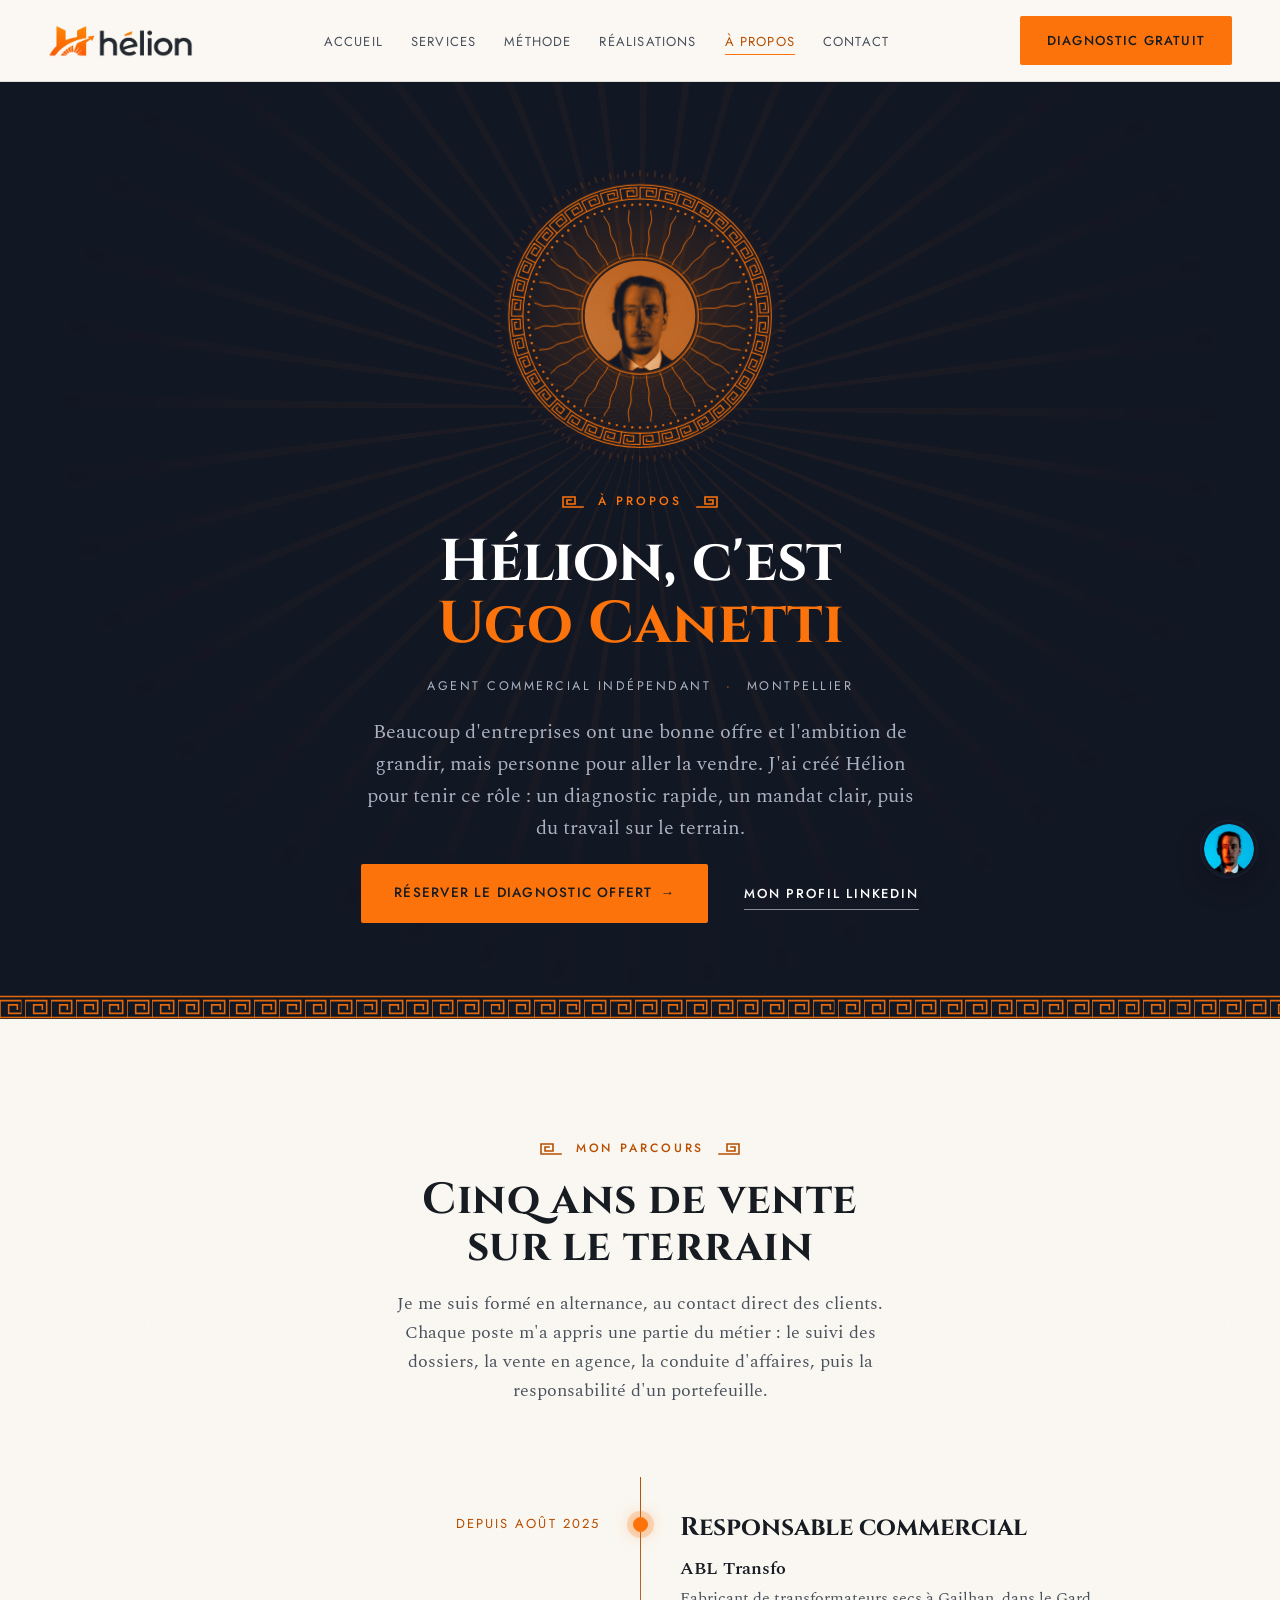
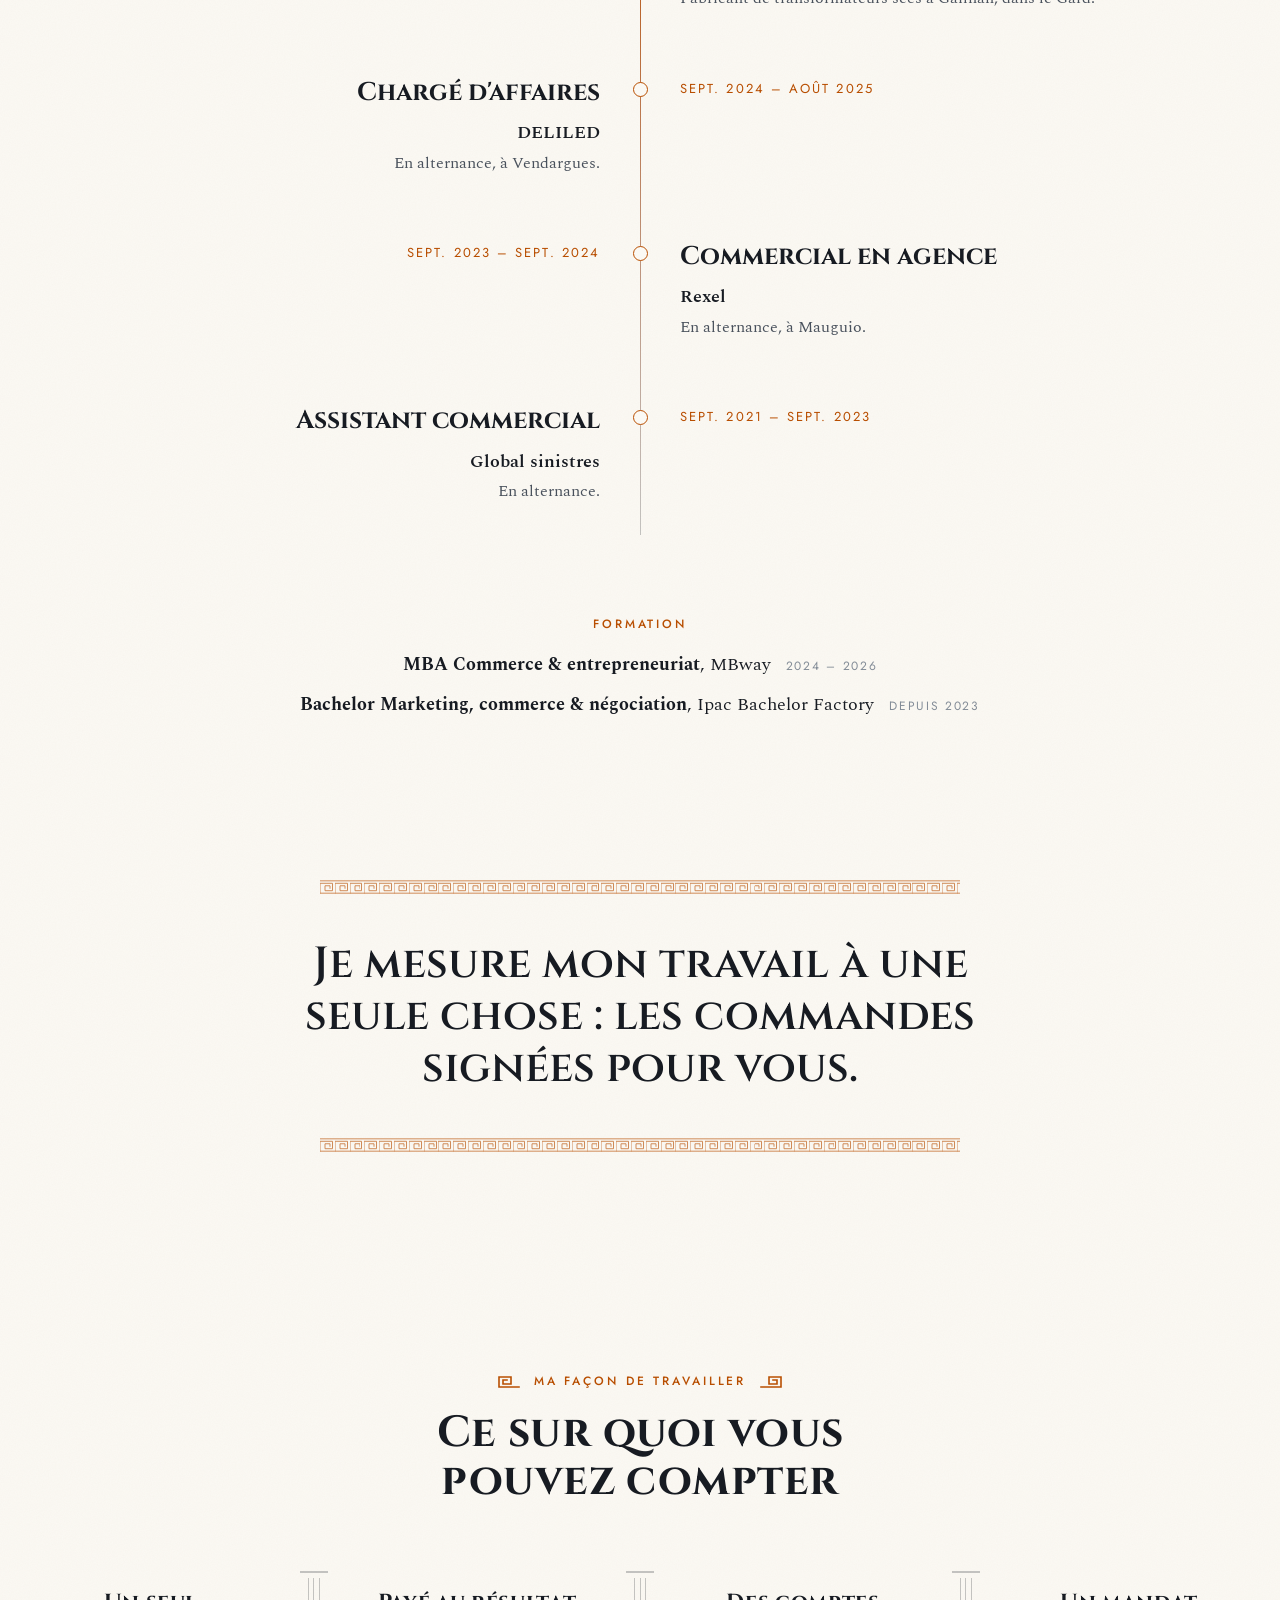
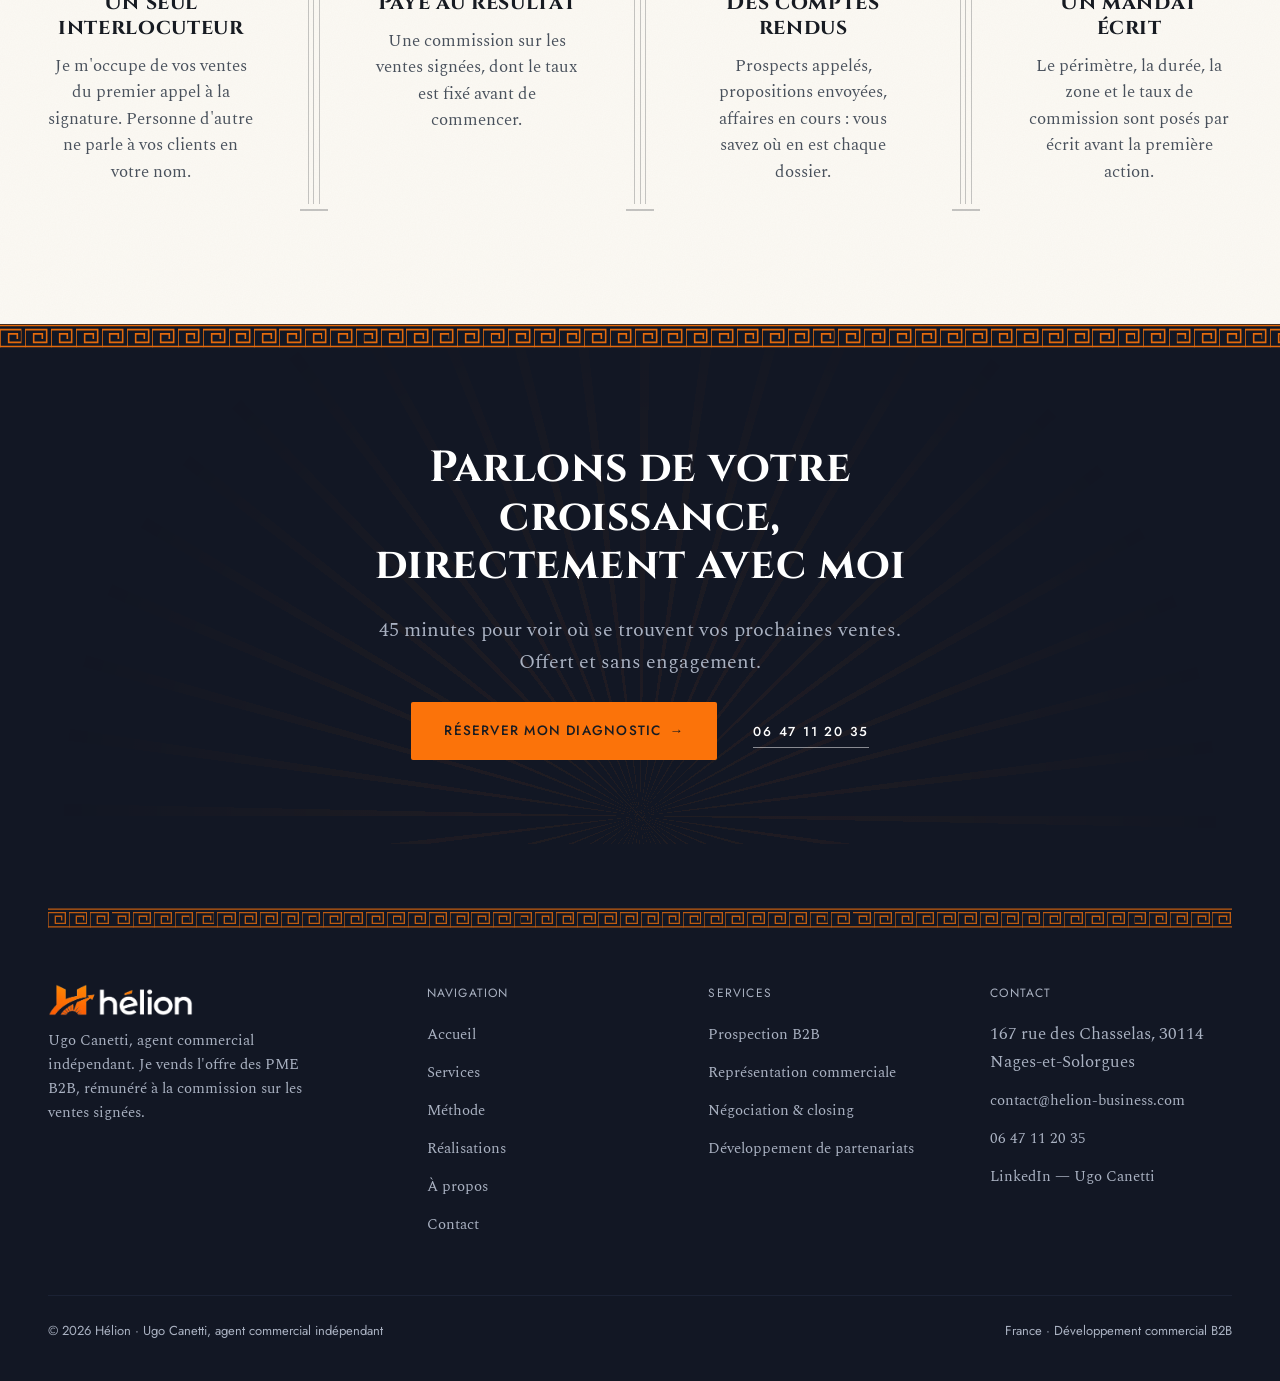
==== a-propos.html @ 76d1ff65 "Balise de validation Google Search Console Co-Authored-By: Claude Opus 5.5 <noreply@anthropic.com> C" ====
<!doctype html>
<html lang="fr">
<head>
<meta charset="utf-8">
<meta name="viewport" content="width=device-width, initial-scale=1">
<title>À propos — Hélion</title>
<meta name="description" content="Ugo Canetti, agent commercial indépendant : prospection, représentation commerciale, négociation et développement de partenariats, rémunéré à la commission.">
<meta name="google-site-verification" content="7KWQ2Re-dw9lfB7O_xEin4o6RTpNWpI_SjtbQ-Vc73w">
<link rel="canonical" href="https://helion-business.com/a-propos">
<meta property="og:title" content="À propos — Hélion">
<meta property="og:description" content="Ugo Canetti, agent commercial indépendant : prospection, représentation commerciale, négociation et développement de partenariats, rémunéré à la commission.">
<meta property="og:url" content="https://helion-business.com/a-propos">
<meta property="og:type" content="website">
<meta property="og:locale" content="fr_FR">
<meta property="og:image" content="https://helion-business.com/assets/favicon-512.png">
<link rel="icon" href="favicon.ico" sizes="48x48">
<link rel="icon" type="image/png" sizes="32x32" href="assets/favicon-32.png">
<link rel="icon" type="image/png" sizes="512x512" href="assets/favicon-512.png">
<link rel="apple-touch-icon" href="assets/apple-touch-icon.png">
<style>
  @import url("https://fonts.googleapis.com/css2?family=Cinzel:wght@400;600;700;900&family=Spectral:ital,wght@0,400;0,500;0,600;1,400&family=Jost:wght@400;500;600&display=swap");

    :root{
    --paper:#FBF9F4;
    --white:#FFFFFF;
    --stone-2:#F4F4F2;
    --stone-3:#E8E7E2;
    --ink:#171B22;
    --ink-soft:#49515C;
    --ink-faint:#838C97;
    --accent-deep:#B84E00;
    --accent-vivid:#FB730A;
    --gold-pale:#FFD9B0;
    --terracotta:#8A3D00;
    --on-accent:#171B22;
    --line: rgba(23,27,34,0.12);
    --shadow: rgba(10,12,16,0.18);

    --navy:#121724;
    --navy-2:#1B2234;
    --on-navy:#EDEFF3;
    --on-navy-soft:#AAB2C2;

    --bg: var(--paper);
    --surface: var(--white);
    --surface-2: var(--stone-2);
    --surface-3: var(--stone-3);
    --text: var(--ink);
    --text-soft: var(--ink-soft);
    --text-faint: var(--ink-faint);
    --accent: var(--accent-deep);
    --accent-bright: var(--accent-vivid);
    --accent-2: var(--terracotta);
    --border: var(--line);
    --shadow-c: var(--shadow);
    --focus: #1F6F5C;
    --gold-shine: linear-gradient(100deg, var(--accent-deep) 0%, var(--gold-pale) 45%, var(--accent-vivid) 55%, var(--accent-deep) 100%);
  }
  /* The site is always white/gold by design, regardless of the visitor's OS
     theme preference — it no longer switches automatically with
     prefers-color-scheme. The dark palette is kept only for a possible future
     manual toggle (an explicit [data-theme="dark"] on the root). */
  :root[data-theme="dark"]{
    --bg:#15130C;
    --surface:#1D1A10;
    --surface-2:#241F13;
    --surface-3:#2C2618;
    --text:#F3EFE8;
    --text-soft:#CBBE97;
    --text-faint:#8F8465;
    --accent:#FF8A3D;
    --accent-bright:#FFA35F;
    --gold-pale:#FFD9B0;
    --accent-2:#D9691A;
    --on-accent:#1B1200;
    --border: rgba(243,239,232,0.14);
    --shadow-c: rgba(0,0,0,0.55);
  }

  *{box-sizing:border-box;}
  html{scroll-behavior:smooth;}
  @media (prefers-reduced-motion: reduce){ html{scroll-behavior:auto;} }

  body{
    margin:0;
    background:
      radial-gradient(ellipse 900px 500px at 15% -10%, color-mix(in srgb, var(--accent) 10%, transparent), transparent 60%),
      radial-gradient(ellipse 800px 600px at 100% 30%, color-mix(in srgb, var(--terracotta) 6%, transparent), transparent 62%),
      url("data:image/svg+xml,%3Csvg%20xmlns%3D%27http%3A//www.w3.org/2000/svg%27%20width%3D%27180%27%20height%3D%27180%27%3E%3Cfilter%20id%3D%27n%27%3E%3CfeTurbulence%20type%3D%27fractalNoise%27%20baseFrequency%3D%270.85%27%20numOctaves%3D%272%27%20stitchTiles%3D%27stitch%27/%3E%3CfeColorMatrix%20type%3D%27matrix%27%20values%3D%270%200%200%200%200.45%20%200%200%200%200%200.32%20%200%200%200%200%200.18%20%200%200%200%200.05%200%27/%3E%3C/filter%3E%3Crect%20width%3D%27100%25%27%20height%3D%27100%25%27%20filter%3D%27url%28%23n%29%27/%3E%3C/svg%3E") repeat,
      var(--bg);
    color:var(--text);
    font-family:"Spectral", Georgia, "Times New Roman", serif;
    font-size:17px;
    line-height:1.65;
    -webkit-font-smoothing:antialiased;
  }

  h1,h2,h3,.wordmark,.eyebrow,nav a,.btn,.step-num,.card-eyebrow,.tier-name{
    font-family:"Cinzel", "Times New Roman", serif;
  }
  .nav-links a, .btn, .eyebrow, .field label, .footer-head, .service-tag, .value-name, .faq-q{
    font-family:"Jost", Arial, sans-serif;
  }

  h1,h2,h3{ text-wrap:balance; color:var(--text); margin:0; font-weight:700; }
  p{ margin:0; }
  a{ color:inherit; }
  img{ max-width:100%; }

  .wrap{ max-width:2200px; margin:0 auto; padding:0 48px; }
  @media (max-width:640px){ .wrap{ padding:0 20px; } }
  .prose{ max-width:64ch; }

  ::selection{ background:var(--accent); color:var(--surface); }
  a:focus-visible, button:focus-visible, input:focus-visible, textarea:focus-visible, select:focus-visible{
    outline:2px solid var(--focus); outline-offset:3px;
  }

  /* ---------- Greek key divider (JS-populated) ---------- */
  .key-divider{ width:100%; height:18px; overflow:hidden; opacity:.55; }
  .key-divider svg{ width:100%; height:100%; display:block; stroke:var(--accent); fill:none; stroke-width:1.6; }

  /* ---------- Nav ---------- */
  header.site{
    position:sticky; top:0; z-index:50;
    background:var(--bg);
    border-bottom:1px solid var(--border);
  }
  .scroll-progress{
    position:absolute; left:0; top:100%; height:2px; width:0%;
    background:var(--accent);
    transition:width .1s linear;
  }
  @media (prefers-reduced-motion: reduce){ .scroll-progress{ transition:none; } }
  .nav-row{ display:flex; align-items:center; justify-content:space-between; gap:24px; padding:16px 48px; max-width:2200px; margin:0 auto; }
  .wordmark{ display:flex; align-items:center; gap:10px; font-size:20px; font-weight:700; letter-spacing:.06em; text-decoration:none; color:var(--text); }
  .wordmark svg{ width:30px; height:30px; flex:none; }
  .nav-links{ display:flex; align-items:center; gap:28px; list-style:none; margin:0; padding:0; }
  .nav-links a{ text-decoration:none; color:var(--text-soft); font-size:13px; letter-spacing:.09em; text-transform:uppercase; transition:color .15s; }
  .nav-links a:hover{ color:var(--accent); }
  a.btn.nav-cta{ display:none; }
  @media (min-width:860px){ a.btn.nav-cta{ display:inline-flex; } }
  .nav-mobile-toggle{ display:none; background:none; border:1px solid var(--border); color:var(--text); border-radius:3px; padding:8px 10px; font-size:18px; line-height:1; }
  @media (max-width:859px){
    .nav-links{ display:none; }
    .nav-mobile-toggle{ display:inline-flex; }
  }

  .btn{
    display:inline-flex; align-items:center; justify-content:center; gap:8px;
    padding:13px 26px; border-radius:2px; font-size:13px; letter-spacing:.09em; text-transform:uppercase;
    text-decoration:none; cursor:pointer; border:1px solid transparent; transition:transform .15s, box-shadow .15s, background .15s, color .15s;
    font-weight:500;
  }
  .btn-primary{ background:var(--accent-bright); color:var(--on-accent); box-shadow:0 4px 16px -6px color-mix(in srgb, var(--accent-bright) 60%, transparent); animation:btn-breathe 3.6s ease-in-out infinite; }
  .btn-primary:hover{ background:var(--accent-bright); transform:translateY(-2px); box-shadow:0 10px 26px -8px color-mix(in srgb, var(--accent-bright) 70%, transparent); animation-play-state:paused; }
  @keyframes btn-breathe{
    0%,100%{ box-shadow:0 4px 16px -6px color-mix(in srgb, var(--accent-bright) 60%, transparent); }
    50%{ box-shadow:0 4px 22px -4px color-mix(in srgb, var(--accent-bright) 85%, transparent); }
  }
  .btn-ghost{ background:transparent; color:var(--text); border-color:var(--border); }
  .btn-ghost:hover{ border-color:var(--accent); color:var(--accent); transform:translateY(-2px); }
  @media (prefers-reduced-motion: reduce){ .btn-primary:hover, .btn-ghost:hover{ transform:none; } .btn-primary{ animation:none; } }
  .btn-block{ width:100%; }

  section{ position:relative; padding:96px 0; }
  .eyebrow{ font-size:12.5px; letter-spacing:.16em; text-transform:uppercase; color:var(--accent); font-weight:600; display:flex; align-items:center; gap:10px; }
  .eyebrow::before{ content:""; width:26px; height:2px; background:var(--accent); }
  .section-head{ display:flex; flex-direction:column; gap:16px; margin-bottom:56px; }
  .section-head h2{ font-size:clamp(28px,3.6vw,42px); line-height:1.15; }
  .section-head .prose{ color:var(--text-soft); font-size:17.5px; }

  /* ---------- Hero ---------- */
  .hero{ padding-top:64px; padding-bottom:48px; overflow:hidden; }
  .hero-inner{ display:grid; grid-template-columns:minmax(0,1.3fr) minmax(0,.8fr); gap:40px 64px; align-items:center; text-align:left; position:relative; z-index:2; }
  @media (max-width:980px){ .hero-inner{ grid-template-columns:1fr; gap:36px; } }

  /* ---------- Hero scene: a Greco-Roman colonnade at dawn ----------
     Kept only as a faint, desaturated watermark behind the copy — a nod to
     the Hélion identity, not a loud illustration competing with the pitch. */
  .hero-scene{
    position:absolute; inset:0; z-index:0; overflow:hidden; pointer-events:none;
    opacity:.16; filter:saturate(.35) contrast(.92);
  }
  .hero-scene-svg{ width:100%; height:100%; display:block; }
  .hero-scene-sky{ fill:url(#heroSky); }
  .hero-scene-marble{ opacity:.4; mix-blend-mode:multiply; }
  .hero-scene-sun{ transform-origin:center; animation:sun-breathe 9s ease-in-out infinite; }
  @keyframes sun-breathe{ 0%,100%{ transform:scale(1); opacity:1; } 50%{ transform:scale(1.1); opacity:.82; } }
  @media (prefers-reduced-motion: reduce){ .hero-scene-sun{ animation:none; } }
  .hero-entablature{ filter:drop-shadow(0 2px 2px rgba(60,40,10,.12)); }
  .hero-entablature-grain{ opacity:.5; mix-blend-mode:multiply; }
  .hero-architrave-line{ fill:var(--accent-deep); opacity:.55; }
  .hero-frieze-units{ fill:none; stroke:var(--accent-deep); stroke-width:1.8; opacity:.6; }
  .col-base, .col-torus, .col-shaft, .col-capital, .col-abacus{
    fill:url(#heroStone); stroke:var(--accent-deep); stroke-width:.6; stroke-opacity:.25;
  }
  .col-shade{ fill:url(#colShade); mix-blend-mode:soft-light; stroke:none; }
  .col-flutes line{ stroke:var(--accent-deep); stroke-opacity:.28; stroke-width:1.3; }
  .hero-colonnade use{ filter:drop-shadow(3px 0 4px rgba(60,40,10,.14)); }
  .hero-col-shadow{ fill:url(#colShadow); }
  .hero-colonnade-back{ opacity:.42; filter:saturate(.65) blur(.6px); }
  .hero-pediment-face{ filter:drop-shadow(0 3px 3px rgba(60,40,10,.14)); }
  .hero-pediment-trim{ stroke:var(--accent-deep); stroke-width:2; opacity:.5; }
  .hero-pediment-sun{ fill:var(--accent-bright); opacity:.85; }
  .hero-pediment-rays{ stroke:var(--accent-deep); stroke-width:2; opacity:.4; }
  .hero-stylobate rect{ filter:drop-shadow(0 2px 2px rgba(60,40,10,.10)); }
  .hero-scene-floor{ fill:url(#heroFloor); }

  /* Soft veil behind the text so it stays crisp over the illustration */
  .hero-veil{
    position:absolute; left:50%; top:46%; transform:translate(-50%,-50%);
    width:min(1000px, 130%); height:120%; z-index:1; pointer-events:none;
    background:radial-gradient(ellipse at center, var(--paper) 0%, color-mix(in srgb, var(--paper) 88%, transparent) 45%, transparent 72%);
  }

  /* ---------- Hero: staggered entrance on load ---------- */
  @keyframes hero-in{ from{ opacity:0; transform:translateY(26px); } to{ opacity:1; transform:none; } }
  .hero-inner > *{ animation:hero-in .85s cubic-bezier(.2,.7,.2,1) both; }
  .hero-inner > *:nth-child(1){ animation-delay:.05s; }
  .hero-inner > *:nth-child(2){ animation-delay:.28s; }
  .hero-inner > *:nth-child(3){ animation-delay:.5s; }
  .hero-inner > *:nth-child(4){ animation-delay:.5s; }
  .hero-inner > *:nth-child(5){ animation-delay:.66s; }
  @media (prefers-reduced-motion: reduce){ .hero-inner > *{ animation:none; } }


  .sun-disc{ width:64px; height:64px; position:relative; z-index:1; }

  .hero-copy{ display:flex; flex-direction:column; align-items:flex-start; gap:26px; }
  .hero h1{ position:relative; z-index:1; font-size:clamp(32px,4.5vw,60px); line-height:1.08; max-width:none; text-wrap:balance; }
  .hero h1 em{ font-style:normal; display:block; }
  .hero .lede{ position:relative; z-index:1; max-width:58ch; font-size:19.5px; color:var(--text-soft); }
  .hero .lede strong{ color:var(--text); }
  .hero-ctas{ position:relative; z-index:1; display:flex; flex-wrap:wrap; gap:14px; margin-top:4px; }
  .btn-lg{ padding:17px 32px; font-size:13.5px; }
  .btn-block{ display:flex; width:100%; justify-content:center; }
  .hero-assure{ list-style:none; display:flex; flex-wrap:wrap; gap:10px 28px; padding:0; margin:0; font-family:"Jost",sans-serif; font-size:14.5px; font-weight:500; color:var(--text); }
  .hero-assure li{ display:flex; align-items:center; gap:9px; }
  .hero-assure li::before, .hero-card-list li::before{
    content:"✓"; flex:none; width:20px; height:20px; border-radius:50%; display:inline-flex; align-items:center; justify-content:center;
    background:var(--accent-bright); color:var(--on-accent); font-size:12px; font-weight:700; line-height:1;
  }

  .hero-card{
    position:relative; z-index:1; background:var(--navy); color:var(--on-navy); border-radius:3px;
    padding:34px 34px 28px; display:flex; flex-direction:column; gap:18px;
    border-top:4px solid var(--accent-bright);
    box-shadow:0 30px 60px -28px rgba(18,23,36,.55), 0 8px 18px -10px rgba(18,23,36,.35);
  }
  .hero-card-tag{ align-self:flex-start; font-family:"Jost",sans-serif; font-size:11.5px; font-weight:600; letter-spacing:.14em; text-transform:uppercase; color:var(--on-accent); background:var(--accent-bright); padding:5px 11px; border-radius:2px; }
  .hero-card h2{ font-size:clamp(22px,2.1vw,28px); line-height:1.2; color:#fff; }
  .hero-card-sub{ font-size:15.5px; line-height:1.55; color:color-mix(in srgb, var(--on-navy) 80%, transparent); }
  .hero-card-list{ list-style:none; padding:0; margin:0; display:flex; flex-direction:column; gap:12px; font-size:15.5px; line-height:1.45; }
  .hero-card-list li{ display:flex; gap:11px; align-items:flex-start; }
  .hero-card-list li::before{ margin-top:1px; }
  .hero-card-fee{ font-size:15px; padding-top:16px; border-top:1px solid rgba(255,255,255,.14); color:color-mix(in srgb, var(--on-navy) 88%, transparent); }
  .hero-card-fee strong{ color:var(--accent-bright); }
  .hero-card-foot{ font-family:"Jost",sans-serif; font-size:13.5px; text-align:center; color:color-mix(in srgb, var(--on-navy) 65%, transparent); }
  .hero-card-foot a{ color:#fff; font-weight:600; text-decoration:none; border-bottom:1px solid rgba(255,255,255,.35); }
  .hero-card-foot a:hover{ border-color:var(--accent-bright); }
  .hero-card .btn-primary{ animation:none; }

  .logo-strip{ grid-column:1 / -1; margin-top:16px; padding-top:28px; border-top:1px solid var(--border); display:flex; flex-wrap:wrap; gap:14px; justify-content:center; align-items:center; }
  .logo-strip-label{ font-family:"Jost",sans-serif; font-size:12px; letter-spacing:.16em; text-transform:uppercase; color:var(--text-faint); margin-right:10px; }
  .logo-plaque{
    border:1px solid var(--border); padding:12px 22px; border-radius:2px;
    font-family:"Cinzel", serif; font-size:13px; letter-spacing:.08em; color:var(--text-soft);
    background:var(--surface);
  }
  @media (max-width:640px){
    .hero{ padding-top:36px; }
    .hero-card{ padding:26px 22px 22px; }
    .hero-ctas .btn{ width:100%; justify-content:center; }
    .btn-lg{ padding:16px 20px; }
    .logo-strip-label{ width:100%; text-align:center; margin:0; }
  }
  .hero-inner > *:nth-child(6){ animation-delay:.8s; }

  /* ---------- Social proof bar ---------- */
  .proof-bar{ padding:40px 0; background:var(--surface-2); border-bottom:1px solid var(--border); position:relative; z-index:1; }
  .proof-grid{ display:grid; grid-template-columns:repeat(4,1fr); gap:24px; text-align:center; }
  @media (max-width:760px){ .proof-grid{ grid-template-columns:repeat(2,1fr); gap:32px 20px; } }
  .proof-item{ display:flex; flex-direction:column; gap:6px; }
  .proof-num{ font-family:"Cinzel",serif; font-size:clamp(26px,3.4vw,36px); font-weight:700; color:var(--accent); }
  .proof-label{ font-size:13px; color:var(--text-soft); line-height:1.4; }

  /* ---------- Pain / agitation ---------- */
  .pain-section{ padding-top:88px; }
  .pain-grid{ display:grid; grid-template-columns:repeat(2,1fr); gap:20px; margin-top:8px; }
  @media (max-width:700px){ .pain-grid{ grid-template-columns:1fr; } }
  .pain-item{ display:flex; align-items:flex-start; gap:14px; padding:20px 22px; background:var(--surface); border:1px solid var(--border); border-radius:4px; }
  .pain-mark{ flex:none; width:24px; height:24px; border-radius:50%; background:color-mix(in srgb, var(--accent-2) 16%, transparent); color:var(--accent-2); display:flex; align-items:center; justify-content:center; font-size:13px; font-weight:700; }
  .pain-item p{ font-size:15.5px; color:var(--text-soft); }
  .pain-bridge{ margin-top:32px; font-family:"Cinzel",serif; font-size:19px; text-align:center; color:var(--text); }

  /* ---------- Method bridge line ---------- */
  .method-bridge{ margin-top:40px; text-align:center; font-size:14.5px; color:var(--text-faint); font-family:"Jost",sans-serif; letter-spacing:.03em; }

  /* ---------- Objections ---------- */
  .objections-section{ padding-top:0; }
  .objection-card h3{ font-family:"Cinzel",serif; font-size:17px; font-style:italic; }
  .objection-card p{ margin-top:10px; color:var(--text-soft); font-size:14.5px; }

  /* ---------- Pillars (columns) ---------- */
  .pillars{ display:grid; grid-template-columns:repeat(3,1fr); gap:36px; }
  @media (max-width:760px){ .pillars{ grid-template-columns:1fr; gap:48px; } }
  .pillar{ text-align:center; display:flex; flex-direction:column; align-items:center; gap:18px; }
  .pillar svg{ width:72px; height:130px; }
  .pillar h3{ font-size:17px; letter-spacing:.03em; }
  .pillar p{ color:var(--text-soft); font-size:15.5px; }

  /* ---------- Cards / grids ---------- */
  .grid-3{ display:grid; grid-template-columns:repeat(3,1fr); gap:24px; }
  .grid-2{ display:grid; grid-template-columns:repeat(2,1fr); gap:24px; }
  @media (max-width:760px){ .grid-3, .grid-2{ grid-template-columns:1fr; } }

  .card{
    background:var(--surface); border:1px solid var(--border); border-radius:3px;
    padding:30px; position:relative; box-shadow:0 1px 0 var(--border) inset, 0 10px 24px -20px var(--shadow-c);
    transition:border-color .25s ease, box-shadow .25s ease;
  }
  .card:hover{
    border-color:color-mix(in srgb, var(--accent) 45%, var(--border));
    box-shadow:0 1px 0 var(--border) inset, 0 14px 28px -18px var(--shadow-c);
  }
  .card::before{
    content:""; position:absolute; top:0; left:0; width:34px; height:3px;
    background:var(--accent);
  }
  @media (prefers-reduced-motion: reduce){ .card{ transition:none; } }

  .service-mini{ display:flex; flex-direction:column; gap:12px; }
  .service-mini .num{ font-size:12px; color:var(--accent); letter-spacing:.1em; }
  .service-mini h3{ font-size:19px; }
  .service-mini p{ color:var(--text-soft); font-size:15px; }
  .service-mini a.mini-link{ margin-top:auto; font-family:"Jost",sans-serif; font-size:13px; text-transform:uppercase; letter-spacing:.08em; color:var(--accent); text-decoration:none; }

  /* ---------- Method arc ---------- */
  .arc-wrap{ position:relative; }
  .arc-svg{ width:100%; height:auto; display:block; }
  .arc-svg .arc-path{ fill:none; stroke:var(--border); stroke-width:2; }
  .arc-svg .arc-dot{ fill:var(--surface); stroke:var(--accent); stroke-width:3; }
  .arc-svg .arc-dot.filled{ fill:var(--accent); }
  .arc-svg .arc-dot{ transition:filter .4s ease; }
  .arc-svg .arc-dot.sun-active{ filter:drop-shadow(0 0 6px var(--accent-bright)); }
  @media (max-width:760px){ .arc-svg{ display:none; } }

  .steps-row{ display:grid; grid-template-columns:repeat(5,1fr); gap:20px; margin-top:8px; }
  @media (max-width:760px){
    .steps-row{ grid-template-columns:1fr; gap:0; margin-top:24px; position:relative; padding-left:34px; }
    .steps-row::before{ content:""; position:absolute; left:9px; top:6px; bottom:6px; width:2px; background:var(--border); }
  }
  .step{ text-align:center; display:flex; flex-direction:column; gap:8px; }
  .step .step-num, .step h3{ transition:color .5s ease, text-shadow .5s ease; }
  .step.sun-active .step-num{
    color:var(--accent-bright);
    text-shadow:0 0 12px color-mix(in srgb, var(--accent-bright) 55%, transparent);
  }
  .step.sun-active h3{
    color:var(--accent-deep);
    text-shadow:0 0 16px color-mix(in srgb, var(--accent-bright) 35%, transparent);
  }
  @media (prefers-reduced-motion: reduce){ .step .step-num, .step h3{ transition:none; } }
  @media (max-width:760px){
    .step{ text-align:left; padding-bottom:32px; position:relative; }
    .step::before{ content:""; position:absolute; left:-34px; top:4px; width:16px; height:16px; border-radius:50%; background:var(--surface); border:3px solid var(--accent); }
  }
  .step .step-num{ font-size:13px; color:var(--accent); letter-spacing:.1em; }
  .step h3{ font-size:16.5px; }
  .step p{ font-size:14.5px; color:var(--text-soft); }

  /* ---------- Case studies ---------- */
  .stele{
    background:var(--surface); border:1px solid var(--border); border-radius:2px; padding:26px;
    position:relative; overflow:hidden;
  }
  .stele::after{
    content:""; position:absolute; inset:6px; border:1px solid var(--border); pointer-events:none;
  }
  .stele .service-tag{ font-size:11.5px; letter-spacing:.1em; text-transform:uppercase; color:var(--accent); }
  .stele h3{ margin-top:10px; font-size:20px; font-family:"Cinzel",serif; }
  .stele-result{ margin-top:10px; font-size:14px; color:var(--accent); font-weight:600; }

  /* ---------- Full services ---------- */
  .service-block{ padding:48px 0; border-top:1px solid var(--border); display:grid; grid-template-columns:1fr 1fr; gap:48px; align-items:start; }
  .service-block:first-of-type{ border-top:none; }
  @media (max-width:820px){ .service-block{ grid-template-columns:1fr; gap:28px; } }
  .service-block .card-eyebrow{ font-size:12px; letter-spacing:.14em; text-transform:uppercase; color:var(--accent); }
  .service-block h3{ font-size:26px; margin-top:10px; }
  .service-block .tagline{ margin-top:12px; font-size:17px; color:var(--text-soft); font-style:italic; }
  .feature-list{ list-style:none; margin:20px 0 0; padding:0; display:flex; flex-direction:column; gap:9px; }
  .feature-list li{ display:flex; gap:10px; font-size:15px; color:var(--text-soft); }
  .feature-list li::before{ content:"—"; color:var(--accent); flex:none; }

  .stat-box{ background:var(--surface); border:1px solid var(--border); border-radius:3px; padding:24px; }
  .stat-row{ display:flex; align-items:baseline; justify-content:space-between; gap:16px; flex-wrap:wrap; font-variant-numeric:tabular-nums; }
  .stat-row + .stat-row{ margin-top:14px; padding-top:14px; border-top:1px dashed var(--border); }
  .stat-label{ font-size:13px; color:var(--text-faint); font-family:"Jost",sans-serif; }
  .stat-value{ font-size:15px; }
  .stat-arrow{ color:var(--accent); }
  .stat-final{ color:var(--accent); font-weight:600; }
  .funnel{ display:flex; flex-direction:column; gap:10px; }
  .funnel-row{ display:grid; grid-template-columns:1fr auto; gap:10px; align-items:center; font-size:13.5px; }
  .funnel-bar{ height:9px; border-radius:2px; background:var(--accent); }
  .funnel-track{ background:var(--surface-2); border-radius:2px; }

  /* ---------- Pricing ---------- */
  .tiers{ display:grid; grid-template-columns:repeat(3,1fr); gap:24px; margin-top:40px; }
  @media (max-width:820px){ .tiers{ grid-template-columns:1fr; } }
  .pricing-note{ margin-top:28px; text-align:center; font-size:14px; color:var(--text-faint); font-family:"Jost",sans-serif; }
  .tier{ background:var(--surface); border:1px solid var(--border); border-radius:3px; padding:32px 28px; display:flex; flex-direction:column; gap:18px; }
  .tier.featured{ border-color:var(--accent); box-shadow:0 10px 30px -12px var(--shadow-c); }
  .tier-name{ font-size:15px; letter-spacing:.08em; }
  .tier-price{ font-size:32px; font-weight:700; }
  .tier-price span{ font-size:14px; color:var(--text-faint); font-family:"Jost",sans-serif; font-weight:400; }
  .tier ul{ list-style:none; margin:0; padding:0; display:flex; flex-direction:column; gap:10px; flex:1; }
  .tier li{ font-size:14.5px; color:var(--text-soft); display:flex; gap:8px; }
  .tier li::before{ content:"—"; color:var(--accent); }

  /* ---------- Services page (v2) ---------- */
  .btn-ghost-light{ background:transparent; color:#fff; border-color:rgba(255,255,255,.35); }
  .btn-ghost-light:hover{ border-color:var(--accent-bright); color:var(--accent-bright); transform:translateY(-2px); }
  .sv-hero{ position:relative; overflow:hidden; background:var(--navy); color:var(--on-navy); padding:80px 0 64px; margin-top:-1px; }
  .sv-hero::before{ content:""; position:absolute; inset:0; pointer-events:none;
    background:radial-gradient(ellipse 700px 420px at 88% -10%, color-mix(in srgb, var(--accent-bright) 34%, transparent), transparent 65%),
               radial-gradient(ellipse 600px 380px at 0% 110%, color-mix(in srgb, var(--accent-bright) 14%, transparent), transparent 70%); animation:ambient-drift 18s ease-in-out infinite alternate; }
  .sv-hero-inner{ position:relative; z-index:1; display:grid; grid-template-columns:minmax(0,1.35fr) minmax(0,.65fr); gap:36px 64px; align-items:center; }
  @media (max-width:980px){ .sv-hero-inner{ grid-template-columns:1fr; } }
  .sv-hero-copy{ display:flex; flex-direction:column; align-items:flex-start; gap:26px; }
  .sv-hero .eyebrow{ color:var(--accent-bright); }
  .sv-hero .eyebrow::before{ background:var(--accent-bright); }
  .sv-hero h1{ color:#fff; font-size:clamp(32px,4.4vw,58px); line-height:1.08; max-width:none; text-wrap:balance; }
  .sv-hero h1 em{ font-style:normal; display:block; color:var(--accent-bright); background:none; -webkit-text-fill-color:var(--accent-bright); animation:none; }
  .sv-hero .lede{ max-width:60ch; font-size:19.5px; color:var(--on-navy-soft); }
  .sv-hero .lede strong{ color:#fff; }
  .sv-hero-inner > *{ animation:hero-in .85s cubic-bezier(.2,.7,.2,1) both; }
  .sv-hero-inner > *:nth-child(2){ animation-delay:.2s; } .sv-hero-inner > *:nth-child(3){ animation-delay:.4s; }
  @media (prefers-reduced-motion: reduce){ .sv-hero-inner > *, .sv-hero::before{ animation:none; } }
  .sv-facts{ list-style:none; margin:0; padding:10px 30px; background:rgba(255,255,255,.05); border:1px solid rgba(255,255,255,.12); border-top:4px solid var(--accent-bright); border-radius:3px; display:flex; flex-direction:column; }
  .sv-facts li{ display:flex; align-items:baseline; justify-content:space-between; gap:16px; padding:18px 0; }
  .sv-facts li + li{ border-top:1px dashed rgba(255,255,255,.18); }
  .sv-facts strong{ font-family:"Cinzel",serif; font-size:clamp(26px,2.8vw,38px); color:var(--accent-bright); white-space:nowrap; }
  .sv-facts span{ font-family:"Jost",sans-serif; font-size:14.5px; letter-spacing:.04em; color:var(--on-navy-soft); text-align:right; }
  .sv-jumps{ grid-column:1 / -1; display:grid; grid-template-columns:repeat(4,minmax(0,1fr)); gap:16px; width:100%; margin-top:14px; }
  @media (max-width:980px){ .sv-jumps{ grid-template-columns:repeat(2,minmax(0,1fr)); } }
  @media (max-width:560px){ .sv-jumps{ grid-template-columns:1fr; } }
  .sv-jump{ position:relative; display:flex; flex-direction:column; gap:6px; padding:22px 22px 20px; text-decoration:none; color:#fff;
    background:rgba(255,255,255,.05); border:1px solid rgba(255,255,255,.12); border-radius:3px; transition:transform .25s ease, border-color .25s ease, background .25s ease; }
  .sv-jump:hover{ transform:translateY(-5px); border-color:var(--accent-bright); background:rgba(255,255,255,.09); }
  .sv-jump-n{ position:absolute; top:16px; right:18px; font-family:"Cinzel",serif; font-size:13px; letter-spacing:.1em; color:var(--accent-bright); }
  .sv-jump-ic{ color:var(--accent-bright); display:flex; margin-bottom:6px; }
  .sv-jump-t{ font-family:"Cinzel",serif; font-size:17px; line-height:1.25; }
  .sv-jump-d{ font-size:14px; line-height:1.45; color:var(--on-navy-soft); }

  .sv-sec{ padding:84px 0; scroll-margin-top:80px; }
  .sv-alt{ background:color-mix(in srgb, var(--surface) 78%, transparent); border-top:1px solid var(--border); border-bottom:1px solid var(--border); }
  .sv-block{ display:grid; grid-template-columns:minmax(0,1.15fr) minmax(0,.85fr); gap:64px; align-items:center; padding:0; border:0; }
  .sv-flip .sv-main{ order:2; } .sv-flip .sv-box{ order:1; }
  @media (max-width:900px){ .sv-block{ grid-template-columns:1fr; gap:32px; } .sv-flip .sv-main, .sv-flip .sv-box{ order:0; } .sv-sec{ padding:56px 0; } }
  .sv-main{ position:relative; display:flex; flex-direction:column; align-items:flex-start; gap:6px; }
  .sv-ghost{ position:absolute; top:-30px; right:0; z-index:0; font-family:"Cinzel",serif; font-weight:700; font-size:clamp(110px,13vw,190px); line-height:1; color:transparent;
    -webkit-text-stroke:1.5px color-mix(in srgb, var(--accent-bright) 38%, transparent); opacity:.55; pointer-events:none; user-select:none; }
  .sv-main > *:not(.sv-ghost){ position:relative; z-index:1; }
  .sv-head{ display:flex; align-items:center; gap:14px; margin-bottom:6px; }
  .sv-icon{ width:52px; height:52px; border-radius:3px; display:inline-flex; align-items:center; justify-content:center; background:var(--accent-bright); color:var(--on-accent); box-shadow:0 10px 22px -10px color-mix(in srgb, var(--accent-bright) 80%, transparent); }
  .sv-block h3{ font-size:clamp(26px,3vw,36px); line-height:1.15; margin-top:4px; }
  .sv-block h3 small{ font-size:.52em; font-weight:400; color:var(--text-faint); letter-spacing:.02em; }
  .sv-block .tagline{ margin:14px 0 6px; padding-left:18px; border-left:3px solid var(--accent-bright); font-size:18px; line-height:1.5; max-width:52ch; }
  .sv-checks{ list-style:none; margin:14px 0 26px; padding:0; display:flex; flex-direction:column; gap:12px; }
  .sv-checks li{ display:flex; gap:12px; align-items:flex-start; font-size:16px; line-height:1.45; color:var(--text); }
  .sv-checks li::before{ content:"✓"; flex:none; margin-top:1px; width:21px; height:21px; border-radius:50%; display:inline-flex; align-items:center; justify-content:center; background:color-mix(in srgb, var(--accent-bright) 18%, transparent); color:var(--accent-deep); font-size:12px; font-weight:700; }
  .sv-box{ background:var(--navy); color:var(--on-navy); border:0; border-top:4px solid var(--accent-bright); border-radius:3px; padding:32px 30px; box-shadow:0 30px 60px -30px rgba(18,23,36,.55); }
  .sv-box-title{ font-family:"Jost",sans-serif; font-size:12px; font-weight:600; letter-spacing:.16em; text-transform:uppercase; color:var(--accent-bright); margin-bottom:18px; }
  .sv-box .stat-row + .stat-row{ border-top:1px dashed rgba(255,255,255,.18); }
  .sv-box .stat-label{ color:var(--on-navy-soft); font-size:13.5px; }
  .sv-box .stat-value{ color:#fff; font-size:15.5px; text-align:right; }
  .sv-box .stat-final{ color:var(--accent-bright); }

  .sv-center{ align-items:center; text-align:center; }
  .sv-center .prose{ max-width:62ch; }
  .sv-start{ padding:84px 0 56px; }
  .sv-steps{ list-style:none; margin:0; padding:0; display:grid; grid-template-columns:repeat(3,minmax(0,1fr)); gap:28px; counter-reset:none; position:relative; }
  @media (max-width:900px){ .sv-steps{ grid-template-columns:1fr; } }
  .sv-steps li{ position:relative; background:var(--surface); border:1px solid var(--border); border-radius:3px; padding:34px 28px 28px; display:flex; flex-direction:column; gap:10px; }
  .sv-steps li:not(:last-child)::after{ content:"→"; position:absolute; right:-24px; top:50%; transform:translateY(-50%); color:var(--accent-bright); font-size:22px; z-index:2; }
  @media (max-width:900px){ .sv-steps li:not(:last-child)::after{ content:"↓"; right:auto; left:50%; top:auto; bottom:-26px; transform:translateX(-50%); } }
  .sv-step-n{ width:44px; height:44px; border-radius:50%; background:var(--accent-bright); color:var(--on-accent); font-family:"Cinzel",serif; font-weight:700; font-size:20px; display:inline-flex; align-items:center; justify-content:center; box-shadow:0 8px 18px -8px color-mix(in srgb, var(--accent-bright) 80%, transparent); }
  .sv-steps h3{ font-size:20px; margin-top:6px; }
  .sv-steps p{ font-size:15.5px; color:var(--text-soft); line-height:1.55; }

  .sv-pay{ padding:56px 0 96px; }
  .sv-pay .tiers{ margin-top:8px; }
  .sv-pay .tier{ position:relative; align-items:flex-start; padding:36px 30px; transition:transform .25s ease, box-shadow .25s ease; }
  .sv-pay .tier:hover{ transform:translateY(-6px); box-shadow:0 20px 40px -22px var(--shadow-c); }
  .sv-pay .tier.featured{ background:var(--navy); color:var(--on-navy); border-color:var(--navy); border-top:4px solid var(--accent-bright); transform:translateY(-10px); box-shadow:0 30px 60px -26px rgba(18,23,36,.6); }
  .sv-pay .tier.featured:hover{ transform:translateY(-16px); }
  .sv-pay .tier.featured .tier-name{ color:#fff !important; }
  .sv-pay .tier.featured li{ color:var(--on-navy-soft); }
  .sv-pay .tier.featured li::before{ color:var(--accent-bright); }
  .sv-tier-ic{ font-family:"Cinzel",serif; font-size:34px; font-weight:700; color:var(--accent-bright); line-height:1; }
  .sv-tier-flag{ position:absolute; top:-1px; right:20px; transform:translateY(-50%); background:var(--accent-bright); color:var(--on-accent); font-family:"Jost",sans-serif; font-size:11px; font-weight:600; letter-spacing:.14em; text-transform:uppercase; padding:6px 12px; border-radius:2px; }
  .sv-pay .tier-name{ font-family:"Cinzel",serif; font-size:19px; letter-spacing:.03em; }
  .sv-pay .tier li::before{ content:"✓"; font-weight:700; }
  .sv-final{ margin-top:72px; position:relative; overflow:hidden; padding:56px; }
  .sv-final::before{ content:""; position:absolute; inset:0; pointer-events:none; background:radial-gradient(ellipse 520px 300px at 100% 0%, color-mix(in srgb, var(--accent-bright) 30%, transparent), transparent 70%); }
  .sv-final > *{ position:relative; }
  .sv-final > div:first-child{ flex:1 1 380px; }
  .sv-final h3{ font-size:clamp(22px,2.6vw,30px); line-height:1.25; max-width:30ch; text-wrap:balance; }
  .sv-final-ctas{ display:flex; flex-direction:column; align-items:flex-start; gap:14px; }
  .sv-final-tel{ font-family:"Jost",sans-serif; font-size:14px; color:var(--on-navy-soft); text-decoration:none; border-bottom:1px solid rgba(255,255,255,.3); }
  .sv-final-tel:hover{ color:#fff; border-color:var(--accent-bright); }
  @media (max-width:640px){
    .sv-hero{ padding:48px 0 44px; } .sv-final{ padding:32px 22px; } .sv-hero-ctas .btn{ width:100%; justify-content:center; }
    .sv-box{ padding:26px 22px; } .sv-box .stat-value{ text-align:left; } .sv-pay .tier.featured{ transform:none; } .sv-final-ctas, .sv-final-ctas .btn{ width:100%; } .sv-final-ctas .btn{ justify-content:center; }
    }

  /* ---------- Portrait / identity ---------- */
  @keyframes ring-spin{ to{ transform:rotate(360deg); } }
  .portrait{ position:relative; display:inline-block; flex:none; width:var(--s,80px); height:var(--s,80px); padding:4px; border-radius:50%; overflow:hidden; isolation:isolate; background:var(--paper); box-shadow:0 14px 34px -14px rgba(18,23,36,.55); }
  .portrait::before{ content:""; position:absolute; inset:-50%; z-index:-1; background:conic-gradient(from 0deg, var(--accent-bright), color-mix(in srgb, var(--accent-bright) 8%, transparent) 30%, var(--accent-deep) 55%, color-mix(in srgb, var(--accent-bright) 8%, transparent) 80%, var(--accent-bright)); animation:ring-spin 9s linear infinite; }
  .portrait img{ display:block; width:100%; height:100%; border-radius:50%; object-fit:cover; border:3px solid var(--paper); background:#12a5e8; }
  .portrait-xl{ padding:6px; } .portrait-xl img{ border-width:5px; }
  @media (prefers-reduced-motion: reduce){ .portrait::before{ animation:none; } }
  .hero-id{ display:flex; align-items:center; gap:16px; padding:10px 20px 10px 10px; background:var(--surface); border:1px solid var(--border); border-radius:60px; box-shadow:0 10px 26px -16px rgba(18,23,36,.35); }
  .hero-id-t{ display:flex; flex-direction:column; line-height:1.25; }
  .hero-id-t strong{ font-family:"Cinzel",serif; font-size:17px; letter-spacing:.02em; }
  .hero-id-t span{ font-family:"Jost",sans-serif; font-size:13px; color:var(--text-soft); letter-spacing:.03em; }
  .in-link{ display:inline-flex; align-items:center; justify-content:center; width:34px; height:34px; border-radius:50%; background:#0A66C2; color:#fff; margin-left:6px; transition:transform .2s ease; }
  .in-link:hover{ transform:translateY(-2px) scale(1.06); }
  .btn-ic{ display:inline-flex; margin-right:10px; }
  @media (max-width:640px){ .hero-id{ width:100%; border-radius:44px; } }

  /* ---------- Founder band (home) ---------- */
  .founder{ padding:88px 0 24px; }
  .founder-grid{ display:grid; grid-template-columns:auto minmax(0,1fr); gap:64px; align-items:center; }
  @media (max-width:820px){ .founder-grid{ grid-template-columns:1fr; gap:32px; justify-items:start; } }
  .founder-text{ display:flex; flex-direction:column; gap:18px; max-width:76ch; }
  .founder-text h2{ font-size:clamp(28px,3.6vw,44px); line-height:1.12; }
  .founder-text h2 em{ font-style:normal; }
  .founder-text .prose{ color:var(--text-soft); font-size:17.5px; }
  .founder-chips{ list-style:none; display:flex; flex-wrap:wrap; gap:10px; padding:0; margin:0; }
  .founder-chips li{ font-family:"Jost",sans-serif; font-size:13.5px; padding:8px 14px; border:1px solid var(--border); border-radius:40px; background:var(--surface); color:var(--text); }
  .founder-chips li::before{ content:"●"; color:var(--accent-bright); font-size:9px; margin-right:9px; vertical-align:2px; }

  /* ---------- About page (v2) ---------- */
  .ab-hero{ position:relative; overflow:hidden; background:var(--navy); color:var(--on-navy); padding:84px 0 76px; margin-top:-1px; }
  .ab-hero::before{ content:""; position:absolute; inset:0; pointer-events:none;
    background:radial-gradient(ellipse 640px 420px at 12% 20%, color-mix(in srgb, var(--accent-bright) 30%, transparent), transparent 65%),
               radial-gradient(ellipse 560px 360px at 100% 110%, color-mix(in srgb, var(--accent-bright) 14%, transparent), transparent 70%); animation:ambient-drift 18s ease-in-out infinite alternate; }
  @media (prefers-reduced-motion: reduce){ .ab-hero::before{ animation:none; } }
  .ab-hero-grid{ position:relative; z-index:1; display:grid; grid-template-columns:auto minmax(0,1fr); gap:72px; align-items:center; }
  @media (max-width:860px){ .ab-hero-grid{ grid-template-columns:1fr; gap:36px; justify-items:start; } }
  .ab-hero .portrait{ background:var(--navy); box-shadow:0 30px 70px -26px rgba(0,0,0,.7); }
  .ab-hero .portrait img{ border-color:var(--navy); }
  .ab-intro{ display:flex; flex-direction:column; align-items:flex-start; gap:22px; }
  .ab-intro > *{ animation:hero-in .85s cubic-bezier(.2,.7,.2,1) both; }
  .ab-intro > *:nth-child(2){ animation-delay:.1s; } .ab-intro > *:nth-child(3){ animation-delay:.2s; } .ab-intro > *:nth-child(4){ animation-delay:.3s; } .ab-intro > *:nth-child(5){ animation-delay:.42s; }
  @media (prefers-reduced-motion: reduce){ .ab-intro > *{ animation:none; } }
  .ab-hero .eyebrow{ color:var(--accent-bright); } .ab-hero .eyebrow::before{ background:var(--accent-bright); }
  .ab-hero h1{ color:#fff; font-size:clamp(34px,5vw,64px); line-height:1.06; }
  .ab-hero h1 em{ font-style:normal; color:var(--accent-bright); }
  .ab-role{ font-family:"Jost",sans-serif; font-size:15px; letter-spacing:.1em; text-transform:uppercase; color:var(--on-navy-soft); }
  .ab-hero .lede{ font-size:19px; max-width:62ch; color:var(--on-navy-soft); }
  .ab-path{ padding:88px 0 40px; }
  .ab-cols{ display:grid; grid-template-columns:minmax(0,1.3fr) minmax(0,.7fr); gap:56px; align-items:start; }
  @media (max-width:900px){ .ab-cols{ grid-template-columns:1fr; gap:40px; } }
  .timeline{ list-style:none; margin:0; padding:0 0 0 34px; position:relative; display:flex; flex-direction:column; gap:22px; }
  .timeline::before{ content:""; position:absolute; left:9px; top:8px; bottom:8px; width:2px; background:linear-gradient(var(--accent-bright), color-mix(in srgb, var(--accent-bright) 15%, transparent)); }
  .tl-item{ position:relative; background:var(--surface); border:1px solid var(--border); border-radius:3px; padding:22px 26px; display:flex; flex-direction:column; gap:3px; }
  .tl-dot{ position:absolute; left:-34px; top:26px; width:20px; height:20px; border-radius:50%; background:var(--paper); border:3px solid var(--accent-bright); }
  .tl-current{ border-color:var(--accent-bright); box-shadow:0 18px 40px -26px color-mix(in srgb, var(--accent-bright) 70%, transparent); }
  .tl-current .tl-dot{ background:var(--accent-bright); box-shadow:0 0 0 6px color-mix(in srgb, var(--accent-bright) 25%, transparent); }
  .tl-item h4, .tl-item p, .ab-edu strong, .ab-edu span{ margin:0; }
  .tl-date{ font-family:"Jost",sans-serif; font-size:12.5px; font-weight:600; letter-spacing:.12em; text-transform:uppercase; color:var(--accent-deep); }
  .tl-item h4{ font-family:"Cinzel",serif; font-size:21px; line-height:1.2; margin-top:4px; }
  .tl-org{ font-size:16.5px; font-weight:600; color:var(--text); }
  .tl-meta{ font-size:14.5px; color:var(--text-soft); }
  .ab-side{ display:flex; flex-direction:column; gap:28px; position:sticky; top:96px; }
  @media (max-width:900px){ .ab-side{ position:static; } }
  .ab-card{ background:var(--navy); color:var(--on-navy); border-top:4px solid var(--accent-bright); border-radius:3px; padding:28px 26px; display:flex; flex-direction:column; gap:18px; box-shadow:0 30px 60px -30px rgba(18,23,36,.55); }
  .ab-edu{ display:flex; flex-direction:column; gap:3px; padding-top:16px; border-top:1px dashed rgba(255,255,255,.18); }
  .ab-edu strong{ font-family:"Cinzel",serif; font-size:16.5px; font-weight:600; color:#fff; line-height:1.3; }
  .ab-edu span{ font-size:14px; color:var(--on-navy-soft); }
  .ab-side .about-quote{ margin-top:0; }
  .ab-values{ padding:48px 0 96px; }
  .ab-values .values-row{ margin-top:8px; }
  .ab-values .value-card{ background:var(--surface); border:1px solid var(--border); border-radius:3px; padding:26px 24px; }
  @media (max-width:640px){ .ab-hero{ padding:48px 0 48px; } .timeline{ padding-left:28px; } .tl-dot{ left:-28px; } .tl-item{ padding:18px 18px; } }

  /* ---------- CTA banner ---------- */
  .cta-banner{
    background:var(--navy); border-radius:3px;
    padding:48px; display:flex; flex-wrap:wrap; align-items:center; justify-content:space-between; gap:24px;
  }
  .cta-banner h3{ font-size:23px; color:var(--on-navy); }
  .cta-banner p{ color:var(--on-navy-soft); margin-top:8px; max-width:44ch; }

  /* ---------- About ---------- */
  .about-grid{ display:grid; grid-template-columns:260px 1fr; gap:56px; align-items:start; }
  @media (max-width:760px){ .about-grid{ grid-template-columns:1fr; } }
  .medallion{ width:220px; height:220px; margin:0 auto; }
  .about-quote{ margin-top:28px; padding:24px 0 24px 26px; border-left:3px solid var(--accent); font-size:19px; font-style:italic; color:var(--text-soft); }
  .values-row{ display:grid; grid-template-columns:repeat(4,1fr); gap:24px; margin-top:56px; }
  @media (max-width:760px){ .values-row{ grid-template-columns:repeat(2,1fr); } }
  .value-name{ font-size:13px; letter-spacing:.08em; text-transform:uppercase; color:var(--accent); }
  .value-card p{ margin-top:8px; font-size:14.5px; color:var(--text-soft); }

  /* ---------- Contact ---------- */
  .contact-grid{ display:grid; grid-template-columns:1fr 1fr; gap:56px; align-items:start; }
  @media (max-width:820px){ .contact-grid{ grid-template-columns:1fr; } }
  .field{ display:flex; flex-direction:column; gap:6px; }
  .field label{ font-size:12.5px; letter-spacing:.06em; text-transform:uppercase; color:var(--text-faint); }
  .field input, .field select, .field textarea{
    font-family:"Spectral",serif; font-size:15px; padding:12px 14px; border-radius:2px;
    border:1px solid var(--border); background:var(--surface); color:var(--text);
  }
  .field input:focus, .field select:focus, .field textarea:focus{ border-color:var(--accent); }
  .field-row{ display:grid; grid-template-columns:1fr 1fr; gap:16px; }
  @media (max-width:520px){ .field-row{ grid-template-columns:1fr; } }
  form{ display:flex; flex-direction:column; gap:16px; }

  .info-list{ list-style:none; margin:24px 0 0; padding:0; display:flex; flex-direction:column; gap:16px; }
  .info-list li{ display:flex; gap:14px; font-size:15.5px; }
  .info-list .info-label{ font-family:"Jost",sans-serif; font-size:12px; text-transform:uppercase; letter-spacing:.08em; color:var(--text-faint); min-width:84px; }

  .diagnostic-box{ margin-top:32px; background:var(--surface); border:1px solid var(--border); border-radius:3px; padding:22px 24px; }
  .diagnostic-box p{ font-size:14.5px; color:var(--text-soft); margin-top:6px; }

  /* ---------- FAQ ---------- */
  .faq{ margin-top:64px; display:flex; flex-direction:column; gap:1px; }
  .faq-item{ border-top:1px solid var(--border); }
  .faq-item:last-child{ border-bottom:1px solid var(--border); }
  .faq-q{ width:100%; text-align:left; background:none; border:none; cursor:pointer; padding:20px 4px; display:flex; justify-content:space-between; align-items:center; gap:16px; color:var(--text); font-size:16px; }
  .faq-q .plus{ font-family:"Cinzel",serif; color:var(--accent); font-size:18px; transition:transform .2s; flex:none; }
  .faq-item[open] .plus{ transform:rotate(45deg); }
  .faq-a{ padding:0 4px 22px; color:var(--text-soft); font-size:15px; max-width:66ch; }
  .faq-item summary::-webkit-details-marker{ display:none; }
  .faq-item summary{ list-style:none; }

  /* ---------- Footer ---------- */
  footer{ padding:64px 0 40px; background:var(--navy); color:var(--on-navy-soft); }
  .footer-grid{ display:grid; grid-template-columns:1.4fr 1fr 1fr 1fr; gap:40px; }
  @media (max-width:760px){ .footer-grid{ grid-template-columns:1fr 1fr; } }
  .footer-head{ font-size:12px; letter-spacing:.1em; text-transform:uppercase; color:var(--on-navy-soft); margin-bottom:16px; }
  footer ul{ list-style:none; margin:0; padding:0; display:flex; flex-direction:column; gap:10px; }
  footer a{ text-decoration:none; color:var(--on-navy-soft); font-size:14.5px; }
  footer a:hover{ color:var(--accent-vivid); }
  footer p{ color:var(--on-navy-soft); }
  footer .key-divider svg{ stroke:var(--accent-vivid); }
  .footer-bottom{ margin-top:56px; padding-top:24px; border-top:1px solid var(--navy-2); display:flex; flex-wrap:wrap; justify-content:space-between; gap:12px; font-size:13px; color:var(--on-navy-soft); font-family:"Jost",sans-serif; }

  /* ---------- Logo image ---------- */
  .wordmark{ display:flex; align-items:center; }
  .wordmark img{ height:32px; width:auto; display:block; }
  .footer-logo img{ height:26px; width:auto; display:block; }
  footer .wordmark{ color:var(--on-navy); }

  /* ---------- Nav link underline ---------- */
  .nav-links a{ position:relative; }
  .nav-links a::after{
    content:""; position:absolute; left:0; right:100%; bottom:-4px; height:1px;
    background:var(--accent-bright); transition:right .25s cubic-bezier(.2,.7,.3,1);
  }
  .nav-links a:hover::after{ right:0; }
  .nav-links a.active{ color:var(--accent); }
  .nav-links a.active::after{ right:0; }

  /* ---------- Pages (client-side router) ---------- */
  .page{ animation:page-in .5s cubic-bezier(.2,.7,.2,1); }
  @keyframes page-in{ from{ opacity:0; transform:translateY(18px); } to{ opacity:1; transform:none; } }
  @media (prefers-reduced-motion: reduce){ .page{ animation:none; } }

  /* ---------- Gold accent text ---------- */
  .gold-shine-text{
    color:var(--accent);
  }

  .btn{ position:relative; overflow:hidden; }

  /* ---------- Scroll reveal ---------- */
  .reveal{
    opacity:0; transform:translateY(42px) scale(.97);
    transition:opacity .8s cubic-bezier(.2,.7,.2,1), transform .8s cubic-bezier(.2,.7,.2,1);
  }
  .reveal.in-view{ opacity:1; transform:translateY(0) scale(1); transition-delay:calc(var(--i,0) * 90ms); }
  .reveal-line{ opacity:0; transform:translateX(-16px); transition:opacity .5s ease, transform .5s ease; }
  .reveal-line.in-view{ opacity:1; transform:none; transition-delay:calc(var(--i,0) * 60ms); }
  @media (prefers-reduced-motion: reduce){
    .reveal, .reveal-stagger > *, .reveal-line{ opacity:1 !important; transform:none !important; transition:none !important; }
  }

  /* ---------- Count-up numbers ---------- */
  .count-target{ font-variant-numeric:tabular-nums; }

  /* ---------- Key divider draw-in + shimmer ---------- */
  .key-divider{ transform:scaleX(.85); transform-origin:left center; opacity:0; transition:opacity .8s ease, transform 1s cubic-bezier(.2,.7,.2,1); }
  .key-divider.in-view{ opacity:.55; transform:scaleX(1); animation:divider-glow 5s ease-in-out .8s infinite; }
  @keyframes divider-glow{ 0%,100%{ opacity:.45; } 50%{ opacity:.7; } }
  @media (prefers-reduced-motion: reduce){ .key-divider{ opacity:.55; transform:none; transition:none; animation:none; } }

  /* ---------- Pillars / icon float ---------- */
  .pillar{ transition:transform .4s cubic-bezier(.2,.7,.3,1); }
  .pillar:hover{ transform:translateY(-6px); }
  @media (prefers-reduced-motion: reduce){ .pillar:hover{ transform:none; } }

  /* ---------- Stat rows: value emphasis draw-in ---------- */
  .stat-final{ display:inline-block; }
  .stat-box.reveal .stat-row{ opacity:0; transform:translateX(-10px); transition:opacity .5s ease, transform .5s ease; }
  .stat-box.reveal.in-view .stat-row{ opacity:1; transform:none; }
  .stat-box.reveal.in-view .stat-row:nth-child(1){ transition-delay:.05s; }
  .stat-box.reveal.in-view .stat-row:nth-child(2){ transition-delay:.15s; }
  .stat-box.reveal.in-view .stat-row:nth-child(3){ transition-delay:.25s; }
  .stat-box.reveal.in-view .stat-row:nth-child(4){ transition-delay:.35s; }
  .stat-box.reveal.in-view .stat-row:nth-child(5){ transition-delay:.45s; }
  @keyframes stat-pop{ 0%{ opacity:.4; } 100%{ opacity:1; } }
  .stat-box.reveal.in-view .stat-row:nth-child(1) .stat-final{ animation:stat-pop .6s ease .35s both; }
  .stat-box.reveal.in-view .stat-row:nth-child(2) .stat-final{ animation:stat-pop .6s ease .45s both; }
  .stat-box.reveal.in-view .stat-row:nth-child(3) .stat-final{ animation:stat-pop .6s ease .55s both; }
  .stat-box.reveal.in-view .stat-row:nth-child(4) .stat-final{ animation:stat-pop .6s ease .65s both; }
  .stat-box.reveal.in-view .stat-row:nth-child(5) .stat-final{ animation:stat-pop .6s ease .75s both; }
  @media (prefers-reduced-motion: reduce){ .stat-box .stat-row{ opacity:1 !important; transform:none !important; transition:none !important; } .stat-final{ animation:none !important; } }

  /* ---------- Solar arc travel ---------- */
  .arc-svg .arc-path{ stroke-dasharray:1000; stroke-dashoffset:1000; transition:stroke-dashoffset 1.6s cubic-bezier(.2,.7,.2,1); }
  .arc-wrap.in-view .arc-svg .arc-path{ stroke-dashoffset:0; }
  .arc-dot{ opacity:0; transform:scale(.4); transform-origin:center; transition:opacity .4s ease, transform .4s cubic-bezier(.3,1.4,.4,1); transition-delay:calc(var(--d,0) * 1ms); }
  .arc-wrap.in-view .arc-dot{ opacity:1; transform:scale(1); }
  .arc-sun-mark{
    opacity:0; transition:opacity .3s ease .3s;
    filter:drop-shadow(0 0 7px var(--accent-bright));
  }
  .arc-wrap.in-view .arc-sun-mark{ opacity:1; }
  @media (prefers-reduced-motion: reduce){
    .arc-svg .arc-path{ stroke-dashoffset:0; transition:none; }
    .arc-dot{ opacity:1; transform:none; transition:none; }
    .arc-sun-mark{ display:none; }
  }

  /* ---------- Ambient page tone (slow continuous drift) ---------- */
  body::before{
    content:""; position:fixed; inset:-5%; pointer-events:none; z-index:0; opacity:.3;
    background:
      radial-gradient(1100px 620px at 82% -8%, color-mix(in srgb, var(--accent-bright) 4%, transparent), transparent 60%),
      radial-gradient(900px 700px at -10% 40%, color-mix(in srgb, var(--terracotta) 3%, transparent), transparent 55%);
    animation:ambient-drift 26s ease-in-out infinite alternate;
  }
  @keyframes ambient-drift{ 0%{ transform:translate(0,0) scale(1); } 100%{ transform:translate(-1.5%,1.5%) scale(1.04); } }
  @media (prefers-reduced-motion: reduce){ body::before{ animation:none; } }

  /* ---------- FAQ answer slide ---------- */
  .faq-a{ animation:faq-open .25s ease; }
  @keyframes faq-open{ from{ opacity:0; transform:translateY(-6px); } to{ opacity:1; transform:none; } }

  /* ---------- AI sales-agent chat widget ---------- */
  .chat-widget{ position:fixed; right:22px; bottom:22px; z-index:900; font-family:"Jost",sans-serif; }
  .chat-toggle{
    position:relative; width:58px; height:58px; border-radius:50%; border:1px solid var(--navy-2);
    background:var(--navy); display:flex; align-items:center; justify-content:center; cursor:pointer;
    box-shadow:0 10px 24px rgba(10,12,18,.28);
    transition:transform .2s ease, box-shadow .2s ease;
  }
  .chat-toggle:hover{ transform:translateY(-2px); box-shadow:0 14px 28px rgba(10,12,18,.34); }
  .chat-toggle:focus-visible{ outline:2px solid var(--accent); outline-offset:3px; }
  .chat-toggle svg{ position:absolute; width:22px; height:22px; color:var(--accent-vivid); transition:opacity .2s ease, transform .2s ease; }
  .chat-toggle .ic-open{ opacity:1; transform:scale(1); }
  .chat-toggle .ic-close{ opacity:0; transform:scale(.6); }
  .chat-widget.open .chat-toggle .ic-open{ opacity:0; transform:scale(.6); }
  .chat-widget.open .chat-toggle .ic-close{ opacity:1; transform:scale(1); }
  .chat-dot{
    position:absolute; top:-2px; right:-2px; width:15px; height:15px; border-radius:50%;
    background:var(--accent); border:2px solid var(--bg); font-size:9px; color:#fff; font-weight:700;
    display:flex; align-items:center; justify-content:center;
  }
  .chat-widget.open .chat-dot{ display:none; }

  .chat-panel{
    position:absolute; right:0; bottom:74px; width:360px; max-width:calc(100vw - 32px); height:min(560px,70vh);
    display:flex; flex-direction:column; background:var(--surface); border:1px solid var(--border); border-radius:3px;
    box-shadow:0 28px 64px rgba(20,16,8,.28); overflow:hidden; opacity:0; transform:translateY(14px) scale(.98);
    pointer-events:none; transition:opacity .2s ease, transform .2s ease;
  }
  .chat-widget.open .chat-panel{ opacity:1; transform:none; pointer-events:auto; animation:chat-pop .3s ease; }
  @keyframes chat-pop{ from{ opacity:0; transform:translateY(14px) scale(.98); } to{ opacity:1; transform:none; } }
  @media (prefers-reduced-motion: reduce){ .chat-panel{ transition:none; } .chat-widget.open .chat-panel{ animation:none; } }

  .chat-panel-head{
    flex:none; display:flex; align-items:center; gap:12px; padding:16px 18px; background:var(--navy); border-bottom:1px solid var(--navy-2);
  }
  .chat-avatar{
    flex:none; width:36px; height:36px; border-radius:50%; background:var(--navy-2); border:1px solid color-mix(in srgb, var(--accent-vivid) 40%, transparent);
    display:flex; align-items:center; justify-content:center; font-family:"Cinzel",serif; font-weight:700; color:var(--accent-vivid); font-size:14px;
  }
  .chat-panel-id{ flex:1; min-width:0; }
  .chat-panel-name{ font-family:"Cinzel",serif; font-size:14px; letter-spacing:.03em; color:var(--on-navy); }
  .chat-panel-status{ display:flex; align-items:center; gap:6px; font-size:11px; letter-spacing:.04em; color:var(--on-navy-soft); margin-top:2px; }
  .chat-dot-live{ width:6px; height:6px; border-radius:50%; background:var(--accent-vivid); flex:none; }
  .chat-panel-close{
    flex:none; width:26px; height:26px; border-radius:50%; border:none; background:transparent; color:var(--on-navy-soft);
    cursor:pointer; display:flex; align-items:center; justify-content:center; transition:background .15s ease, color .15s ease;
  }
  .chat-panel-close:hover{ background:var(--navy-2); color:var(--on-navy); }
  .chat-panel-close svg{ width:16px; height:16px; }

  .chat-messages{ flex:1; min-height:0; overflow-y:auto; padding:16px; display:flex; flex-direction:column; justify-content:flex-end; gap:10px; }
  .chat-msg{ flex:none; max-width:86%; font-size:14px; line-height:1.5; padding:10px 13px; border-radius:4px; animation:chat-msg-in .25s ease; }
  @keyframes chat-msg-in{ from{ opacity:0; transform:translateY(6px); } to{ opacity:1; transform:none; } }
  @media (prefers-reduced-motion: reduce){ .chat-msg{ animation:none; } }
  .chat-msg-bot{ align-self:flex-start; background:var(--surface-2); color:var(--text-soft); border:1px solid var(--border); }
  .chat-msg-user{ align-self:flex-end; background:var(--accent); color:#fff; }

  .chat-options{ flex:none; display:flex; flex-direction:column; gap:7px; padding:4px 16px 16px; max-height:40%; overflow-y:auto; }
  .chat-option{
    text-align:left; padding:9px 13px; border-radius:4px; border:1px solid var(--border); background:var(--bg);
    color:var(--text-soft); font-family:"Jost",sans-serif; font-size:13.5px; cursor:pointer; transition:border-color .15s ease, color .15s ease, background .15s ease;
  }
  .chat-option:hover{ border-color:var(--accent); color:var(--accent); background:var(--surface-2); }
  a.chat-option-cta{
    display:block; text-align:center; padding:10px 13px; border-radius:4px; border:none; background:var(--accent);
    color:#fff; font-family:"Jost",sans-serif; font-size:13.5px; font-weight:600; text-decoration:none; cursor:pointer;
    transition:background .15s ease;
  }
  a.chat-option-cta:hover{ background:var(--accent-bright,var(--accent)); }

  @media (max-width:480px){
    .chat-widget{ right:14px; bottom:14px; }
    .chat-panel{ right:-6px; width:calc(100vw - 20px); }
  }
  /* =====================================================================
     v3 — premium layer. Same identity (navy / orange / paper, Cinzel,
     Spectral, Jost, Hélion logo), quieter surfaces, fewer ornaments,
     and a handful of deliberate motion moments on the home page.
     ===================================================================== */
  :root{
    --ease-out:cubic-bezier(.16,1,.3,1);
    --hair:color-mix(in srgb, var(--ink) 14%, transparent);
    --hair-strong:color-mix(in srgb, var(--ink) 24%, transparent);
  }
  .sr-only{ position:absolute; width:1px; height:1px; padding:0; margin:-1px; overflow:hidden; clip:rect(0 0 0 0); white-space:nowrap; border:0; }
  q{ quotes:"«\00a0" "\00a0»"; }

  /* calmer page ground: keep the paper grain, drop the coloured blobs */
  body{
    background:
      url("data:image/svg+xml,%3Csvg%20xmlns%3D%27http%3A//www.w3.org/2000/svg%27%20width%3D%27180%27%20height%3D%27180%27%3E%3Cfilter%20id%3D%27n%27%3E%3CfeTurbulence%20type%3D%27fractalNoise%27%20baseFrequency%3D%270.85%27%20numOctaves%3D%272%27%20stitchTiles%3D%27stitch%27/%3E%3CfeColorMatrix%20type%3D%27matrix%27%20values%3D%270%200%200%200%200.45%20%200%200%200%200%200.32%20%200%200%200%200%200.18%20%200%200%200%200.04%200%27/%3E%3C/filter%3E%3Crect%20width%3D%27100%25%27%20height%3D%27100%25%27%20filter%3D%27url%28%23n%29%27/%3E%3C/svg%3E") repeat,
      var(--bg);
  }
  body::before{ display:none; }
  main, footer{ position:relative; z-index:1; }

  /* ornaments retired */
  .key-divider{ display:none !important; }
  .gold-shine-text{ color:var(--accent-deep); background:none; -webkit-text-fill-color:currentColor; animation:none; }
  .card::before{ display:none; }

  section{ padding:120px 0; }
  @media (max-width:760px){ section{ padding:80px 0; } }

  /* ---------- type ---------- */
  h2{ letter-spacing:.01em; }
  .section-head{ gap:18px; margin-bottom:64px; }
  .section-head h2{ font-size:clamp(30px,3.4vw,50px); line-height:1.1; max-width:22ch; }
  .section-head .prose{ font-size:18px; line-height:1.6; }
  .split-head{ display:grid; grid-template-columns:minmax(0,1.2fr) minmax(0,.8fr); align-items:end; gap:24px 64px; }
  .split-head > div{ display:flex; flex-direction:column; gap:18px; }
  .split-head .prose{ justify-self:end; max-width:44ch; padding-bottom:6px; }
  @media (max-width:900px){ .split-head{ grid-template-columns:1fr; } .split-head .prose{ justify-self:start; } }

  /* eyebrow: the Hélion sun mark instead of the generic dash */
  .eyebrow{ font-size:12px; font-weight:500; letter-spacing:.2em; color:var(--accent-deep); gap:14px; }
  .eyebrow::before{
    width:7px; height:7px; border-radius:50%; flex:none; background:var(--accent-bright);
    box-shadow:0 0 0 3px var(--bg), 0 0 0 4px color-mix(in srgb, var(--accent-bright) 55%, transparent);
  }

  /* ---------- buttons ---------- */
  .btn-primary{ animation:none; box-shadow:none; transition:transform .35s var(--ease-out), background .25s ease, color .25s ease, box-shadow .35s var(--ease-out); }
  .btn-primary:hover{ transform:translateY(-1px); box-shadow:0 14px 30px -14px color-mix(in srgb, var(--accent-bright) 90%, transparent); }
  .btn-primary::before{
    content:""; position:absolute; inset:0; background:var(--ink); transform:scaleX(0); transform-origin:right center;
    transition:transform .5s var(--ease-out); z-index:0;
  }
  .btn-primary:hover::before{ transform:scaleX(1); transform-origin:left center; }
  .btn-primary:hover{ color:#fff; }
  .btn-primary > span{ position:relative; z-index:1; }
  .btn-arrow{ display:inline-block; transition:transform .45s var(--ease-out); }
  .btn:hover .btn-arrow{ transform:translateX(5px); }
  .btn-ghost:hover{ transform:none; }
  .hero-card .btn-primary::before, .sunrise .btn-primary::before{ background:#fff; }
  .hero-card .btn-primary:hover, .sunrise .btn-primary:hover{ color:var(--ink); }
  @media (prefers-reduced-motion: reduce){ .btn-primary::before{ transition:none; } }

  .text-link{
    font-family:"Jost",sans-serif; font-size:13px; font-weight:500; letter-spacing:.14em; text-transform:uppercase;
    color:var(--text); text-decoration:none; display:inline-flex; align-items:center; gap:10px; padding:6px 0; position:relative;
  }
  .text-link::after{ content:""; position:absolute; left:0; right:0; bottom:0; height:1px; background:currentColor; transform-origin:right; transition:transform .45s var(--ease-out); opacity:.5; }
  .text-link:hover{ color:var(--accent-deep); }
  .text-link:hover::after{ transform:scaleX(0); }
  .text-link .btn-ic{ margin:0; }

  /* thin orange tick instead of the round check badges */
  .tick-list, .hero-card-list, .sv-checks{ list-style:none; padding:0; }
  .tick-list li, .hero-card-list li, .sv-checks li, .hero-assure li{ position:relative; padding-left:26px; display:block; }
  .tick-list li::before, .hero-card-list li::before, .sv-checks li::before, .hero-assure li::before{
    content:""; position:absolute; left:2px; top:.42em; width:11px; height:6px; margin:0;
    border-left:1.6px solid var(--accent-bright); border-bottom:1.6px solid var(--accent-bright);
    transform:rotate(-45deg); background:none; border-radius:0;
  }
  .sv-pay .tier li::before{ content:""; width:11px; height:6px; flex:none; margin-top:.5em; border-left:1.6px solid var(--accent-bright); border-bottom:1.6px solid var(--accent-bright); transform:rotate(-45deg); }

  /* ---------- header ---------- */
  header.site{ background:color-mix(in srgb, var(--bg) 86%, transparent); backdrop-filter:saturate(1.2) blur(14px); -webkit-backdrop-filter:saturate(1.2) blur(14px); transition:box-shadow .35s ease, border-color .35s ease; }
  header.site.scrolled{ box-shadow:0 10px 30px -24px rgba(18,23,36,.5); }
  .nav-row{ transition:padding .35s var(--ease-out); }
  header.site.scrolled .nav-row{ padding-top:10px; padding-bottom:10px; }
  .scroll-progress{ background:var(--accent-bright); height:1px; }

  /* ---------- HERO ---------- */
  .hero{ padding-top:72px; padding-bottom:56px; overflow:hidden; isolation:isolate; }
  .hero-rosette{ position:absolute; z-index:0; pointer-events:none; right:-6%; top:50%; width:min(980px, 78vw); aspect-ratio:1; transform:translateY(-50%); opacity:0; transition:opacity 1.2s ease; }
  .hero-rosette.ready{ opacity:1; }
  @media (max-width:980px){ .hero-rosette{ right:-40%; top:8%; transform:none; width:130vw; } }
  .hero-inner{ gap:48px 72px; }
  .hero-copy{ gap:30px; }
  .hero-id{ padding:0; background:none; border:0; box-shadow:none; border-radius:0; gap:14px; }
  .hero-id .portrait{ box-shadow:0 8px 20px -10px rgba(18,23,36,.5); }
  .hero-id-t strong{ font-size:15px; letter-spacing:.06em; }
  .hero-id-t span{ font-size:12.5px; letter-spacing:.08em; text-transform:uppercase; color:var(--text-faint); }
  .in-link{ width:28px; height:28px; margin-left:2px; background:transparent; color:var(--text-soft); border:1px solid var(--hair); }
  .in-link svg{ width:13px; height:13px; }
  .in-link:hover{ background:#0A66C2; border-color:#0A66C2; color:#fff; transform:none; }
  .hero h1{ font-size:clamp(38px,5.2vw,78px); line-height:1.02; letter-spacing:-.005em; }
  .hero h1 em{ color:var(--accent-deep); display:block; margin-top:.08em; }
  .hero .lede{ font-size:20px; line-height:1.6; max-width:52ch; }
  .hero-ctas{ align-items:center; gap:28px; }
  .hero-facts{ display:flex; flex-wrap:wrap; margin:6px 0 0; padding:0; }
  .hero-facts > div{ padding:4px 30px 4px 0; margin-right:30px; border-right:1px solid var(--hair); }
  .hero-facts > div:last-child{ border-right:0; margin-right:0; }
  .hero-facts dt{ font-family:"Cinzel",serif; font-size:26px; font-weight:600; color:var(--text); line-height:1.1; }
  .hero-facts dd{ margin:4px 0 0; font-family:"Jost",sans-serif; font-size:12.5px; letter-spacing:.06em; color:var(--text-faint); }
  @media (max-width:640px){ .hero-facts > div{ padding-right:16px; margin-right:16px; } .hero-facts dt{ font-size:21px; } .hero-id-t span{ font-size:11px; letter-spacing:.04em; } }

  /* word-mask reveal for big headlines */
  .split-words .w{ display:inline-block; overflow:hidden; vertical-align:top; padding:.14em .02em .08em; margin:-.14em -.02em -.08em; }
  .split-words .w > span{ display:inline-block; transform:translateY(115%); }
  .split-words.go .w > span{ animation:word-up 1s var(--ease-out) forwards; animation-delay:calc(var(--wi) * 55ms + 120ms); }
  @keyframes word-up{ to{ transform:none; } }
  .hero-inner > .hero-copy{ animation:none; }
  .hero-copy > *:not(h1){ animation:hero-in 1s var(--ease-out) both; }
  .hero-copy > .hero-id{ animation-delay:.05s; }
  .hero-copy > .lede{ animation-delay:.55s; }
  .hero-copy > .hero-ctas{ animation-delay:.7s; }
  .hero-copy > .hero-facts{ animation-delay:.85s; }
  .hero-inner > .hero-card{ animation-delay:.45s; }
  .hero-inner > .logo-strip{ animation-delay:1s; }
  @media (prefers-reduced-motion: reduce){ .split-words .w > span{ transform:none; animation:none !important; } .hero-copy > *{ animation:none !important; } }

  /* diagnostic card */
  .hero-card{ padding:38px 38px 30px; gap:20px; border-top:0; box-shadow:0 40px 80px -40px rgba(18,23,36,.7); overflow:hidden; isolation:isolate; }
  .hero-card::before{ content:""; position:absolute; left:0; right:0; top:0; height:2px; background:linear-gradient(90deg, var(--accent-bright), color-mix(in srgb, var(--accent-bright) 0%, transparent)); }
  .spotlight::after{ content:""; position:absolute; inset:0; z-index:-1; pointer-events:none; opacity:0; transition:opacity .4s ease;
    background:radial-gradient(420px circle at var(--mx,50%) var(--my,30%), color-mix(in srgb, var(--accent-bright) 16%, transparent), transparent 62%); }
  .spotlight:hover::after{ opacity:1; }
  .hero-card-top{ display:flex; align-items:center; gap:12px; }
  .hero-card-tag{ padding:4px 10px; }
  .hero-card-dur{ font-family:"Jost",sans-serif; font-size:12px; letter-spacing:.16em; text-transform:uppercase; color:var(--on-navy-soft); }
  .hero-card h2{ font-size:clamp(24px,2.2vw,32px); }
  .hero-card-list li{ color:var(--on-navy); }
  .hero-card-fee strong{ color:#fff; font-weight:600; }
  .hero-card-foot{ text-align:left; }

  .logo-strip{ border-top:1px solid var(--hair); padding-top:30px; margin-top:24px; gap:14px 48px; justify-content:flex-start; }
  .logo-strip-label{ margin-right:8px; }
  .logo-word{ font-family:"Cinzel",serif; font-weight:600; font-size:clamp(16px,1.5vw,21px); letter-spacing:.08em; color:color-mix(in srgb, var(--ink) 55%, transparent); transition:color .3s ease; }
  .logo-word:hover{ color:var(--ink); }

  /* ---------- TICKER ---------- */
  .ticker{ padding:0; background:var(--navy); color:var(--on-navy); overflow:hidden; border-top:1px solid #000; border-bottom:1px solid #000; }
  .ticker-track{ display:flex; width:max-content; align-items:center; gap:0; padding:30px 0; will-change:transform; }
  .ticker-item{ font-family:"Cinzel",serif; font-weight:600; font-size:clamp(28px,4vw,58px); letter-spacing:.02em; white-space:nowrap; padding:0 .55em; line-height:1.1; }
  .ticker-item.outline{ color:transparent; -webkit-text-stroke:1px color-mix(in srgb, var(--on-navy) 70%, transparent); }
  .ticker-sun{ flex:none; width:.42em; height:.42em; font-size:clamp(28px,4vw,58px); border-radius:50%; background:var(--accent-bright); box-shadow:0 0 24px color-mix(in srgb, var(--accent-bright) 70%, transparent); }

  /* ---------- FOUNDER ---------- */
  .founder{ padding:140px 0 120px; }
  .founder-grid{ gap:96px; }
  .orbit{ position:relative; width:var(--s); height:var(--s); display:grid; place-items:center; }
  .orbit-ring{ position:absolute; inset:0; border-radius:50%; border:1px solid var(--hair-strong); animation:orbit-spin 26s linear infinite; }
  .orbit-ring i{ position:absolute; top:-6px; left:50%; width:12px; height:12px; margin-left:-6px; border-radius:50%; background:var(--accent-bright); box-shadow:0 0 0 5px var(--bg), 0 0 18px color-mix(in srgb, var(--accent-bright) 80%, transparent); }
  @keyframes orbit-spin{ to{ transform:rotate(360deg); } }
  @media (prefers-reduced-motion: reduce){ .orbit-ring{ animation:none; } }
  .portrait::before{ animation-duration:16s; opacity:.9; }
  .founder .portrait, .ab-hero .portrait{ padding:0; background:none; box-shadow:0 30px 60px -30px rgba(18,23,36,.6); }
  .founder .portrait::before, .ab-hero .portrait::before{ display:none; }
  .founder .portrait img, .ab-hero .portrait img{ border:0; }
  .founder-text{ gap:22px; max-width:900px; }
  .founder-text .prose{ max-width:62ch; }
  .founder-text h2{ font-size:clamp(34px,4.2vw,60px); line-height:1.05; }
  .founder-name{ font-family:"Jost",sans-serif; font-size:13px; letter-spacing:.16em; text-transform:uppercase; color:var(--text-faint); margin-top:-6px; }
  .founder-text .prose{ font-size:19px; line-height:1.65; color:var(--text-soft); }
  .founder-facts{ margin:6px 0 0; display:grid; grid-template-columns:repeat(3,minmax(0,1fr)); border-top:1px solid var(--hair); }
  .founder-facts > div{ padding:18px 20px 4px 0; }
  .founder-facts > div + div{ padding-left:20px; border-left:1px solid var(--hair); }
  .founder-facts dt{ font-family:"Jost",sans-serif; font-size:11.5px; letter-spacing:.18em; text-transform:uppercase; color:var(--accent-deep); }
  .founder-facts dd{ margin:6px 0 0; font-size:16px; line-height:1.45; color:var(--text); }
  @media (max-width:760px){ .founder-facts{ grid-template-columns:1fr; } .founder-facts > div + div{ padding-left:0; border-left:0; border-top:1px solid var(--hair); } .orbit{ --s:240px !important; } .orbit .portrait{ --s:186px !important; } }
  .founder-ctas{ display:flex; flex-wrap:wrap; gap:14px 32px; margin-top:6px; }

  /* ---------- PAIN (voices) ---------- */
  .pain-section{ padding-top:40px; }
  .pain-layout{ display:grid; grid-template-columns:minmax(0,.85fr) minmax(0,1.15fr); gap:48px 96px; align-items:start; }
  @media (max-width:900px){ .pain-layout{ grid-template-columns:1fr; } }
  .pain-head{ position:sticky; top:120px; margin-bottom:0; }
  @media (max-width:900px){ .pain-head{ position:static; } }
  .voice-list{ list-style:none; margin:0; padding:0; border-top:1px solid var(--hair); }
  .voice-list li{ position:relative; padding:34px 0 34px 40px; border-bottom:1px solid var(--hair); font-size:clamp(21px,2vw,28px); line-height:1.35; color:var(--text); transition:padding-left .5s var(--ease-out), color .3s ease; }
  .voice-list li::before{ content:""; position:absolute; left:0; top:50%; width:18px; height:1px; background:var(--accent-bright); transition:width .5s var(--ease-out); }
  .voice-list li:hover{ padding-left:58px; }
  .voice-list li:hover::before{ width:36px; }
  .voice-list q{ font-style:italic; }

  /* ---------- MANIFESTO (scroll-lit words) ---------- */
  .manifesto{ padding:80px 0 140px; }
  .manifesto-text{ font-family:"Cinzel",serif; font-weight:600; font-size:clamp(28px,4.4vw,74px); line-height:1.14; letter-spacing:.005em; max-width:30ch; color:var(--text); text-wrap:pretty; }
  .manifesto-text .mw{ color:color-mix(in srgb, var(--ink) 16%, transparent); transition:color .35s ease; }
  .manifesto-text .mw.lit{ color:var(--ink); }
  .manifesto-text .mw.lit.hl{ color:var(--accent-deep); }

  /* ---------- PILLARS ---------- */
  .pillars-section{ padding-top:0; }
  .pillars{ gap:0; border-top:1px solid var(--hair); border-bottom:1px solid var(--hair); }
  .pillar{ text-align:left; align-items:flex-start; padding:44px 40px 48px; gap:16px; }
  .pillar + .pillar{ border-left:1px solid var(--hair); }
  @media (max-width:760px){ .pillar{ padding:36px 0; } .pillar + .pillar{ border-left:0; border-top:1px solid var(--hair); } }
  .pillar:hover{ transform:none; }
  .pillar .pillar-ic{ width:44px; height:44px; fill:none; stroke:var(--accent-deep); stroke-width:1.4; stroke-linecap:round; stroke-linejoin:round; }
  .pillar .pillar-ic *{ stroke-dasharray:140; stroke-dashoffset:140; transition:stroke-dashoffset 1.6s var(--ease-out) .2s; }
  .pillar.in-view .pillar-ic *{ stroke-dashoffset:0; }
  @media (prefers-reduced-motion: reduce){ .pillar .pillar-ic *{ stroke-dashoffset:0; transition:none; } }
  .pillar h3{ font-size:22px; letter-spacing:.02em; }
  .pillar p{ font-size:16.5px; line-height:1.6; max-width:36ch; }

  /* ---------- SERVICES INDEX ---------- */
  .svc-rows{ border-top:1px solid var(--hair-strong); }
  .svc-row{ position:relative; display:grid; grid-template-columns:72px minmax(0,1.1fr) minmax(0,1fr) 56px; align-items:center; gap:24px; padding:38px 8px; border-bottom:1px solid var(--hair-strong); text-decoration:none; color:var(--text); isolation:isolate; overflow:hidden; }
  .svc-row::before{ content:""; position:absolute; inset:0; z-index:-1; background:var(--navy); transform:scaleY(0); transform-origin:bottom; transition:transform .6s var(--ease-out); }
  .svc-row:hover::before, .svc-row:focus-visible::before{ transform:scaleY(1); }
  .svc-n{ font-family:"Jost",sans-serif; font-size:13px; letter-spacing:.14em; color:var(--accent-deep); transition:color .4s ease; padding-left:8px; }
  .svc-t{ font-family:"Cinzel",serif; font-weight:600; font-size:clamp(24px,2.6vw,40px); line-height:1.1; transition:color .4s ease, transform .6s var(--ease-out); }
  .svc-d{ font-size:16.5px; line-height:1.55; color:var(--text-soft); transition:color .4s ease; max-width:46ch; }
  .svc-go{ justify-self:end; width:48px; height:48px; border-radius:50%; border:1px solid var(--hair-strong); display:grid; place-items:center; font-size:18px; transition:background .4s ease, border-color .4s ease, color .4s ease, transform .6s var(--ease-out); margin-right:8px; }
  .svc-row:hover .svc-t{ color:#fff; transform:translateX(10px); }
  .svc-row:hover .svc-d{ color:var(--on-navy-soft); }
  .svc-row:hover .svc-n{ color:var(--accent-bright); }
  .svc-row:hover .svc-go{ background:var(--accent-bright); border-color:var(--accent-bright); color:var(--ink); transform:rotate(-45deg); }
  @media (max-width:820px){ .svc-row{ grid-template-columns:44px minmax(0,1fr) 40px; padding:28px 0; } .svc-d{ grid-column:2 / 3; } .svc-go{ grid-row:1; grid-column:3; width:38px; height:38px; } }
  @media (prefers-reduced-motion: reduce){ .svc-row::before, .svc-t, .svc-go{ transition:none; } }

  /* ---------- METHOD ---------- */
  .method{ background:color-mix(in srgb, var(--surface) 55%, transparent); border-top:1px solid var(--hair); border-bottom:1px solid var(--hair); }
  .arc-svg .arc-path{ stroke:var(--hair-strong); stroke-width:1.2; }
  .arc-svg .arc-lit{ fill:none; stroke:var(--accent-bright); stroke-width:2; stroke-linecap:round; }
  .arc-svg .arc-dot{ fill:var(--bg); stroke:var(--hair-strong); stroke-width:1.5; transition:fill .5s ease, stroke .5s ease; }
  .arc-svg .arc-dot.filled{ fill:var(--bg); }
  .arc-svg .arc-dot.passed{ fill:var(--accent-deep); stroke:var(--accent-deep); }
  .arc-sun-halo{ fill:color-mix(in srgb, var(--accent-bright) 22%, transparent); }
  .arc-sun-mark{ filter:drop-shadow(0 0 10px var(--accent-bright)); }
  .step{ gap:10px; }
  .step .step-num{ font-family:"Jost",sans-serif; font-size:12px; letter-spacing:.18em; text-transform:uppercase; color:var(--text-faint); }
  .step h3{ font-size:20px; }
  .step p{ font-size:15.5px; line-height:1.55; }
  .step.sun-active .step-num{ color:var(--accent-deep); text-shadow:none; }
  .step.sun-active h3{ color:var(--accent-deep); text-shadow:none; }

  /* ---------- REFERENCES ---------- */
  .ref-rows{ border-top:1px solid var(--hair-strong); }
  .ref-row{ display:grid; grid-template-columns:minmax(0,1fr) minmax(0,.7fr) minmax(0,1.1fr); gap:24px 48px; align-items:baseline; padding:40px 0; border-bottom:1px solid var(--hair-strong); }
  .ref-row h3{ font-size:clamp(26px,3vw,44px); font-weight:600; letter-spacing:.01em; transition:color .3s ease; }
  .ref-row:hover h3{ color:var(--accent-deep); }
  .ref-tag{ font-family:"Jost",sans-serif; font-size:12px; letter-spacing:.16em; text-transform:uppercase; color:var(--text-faint); }
  .ref-row p{ font-size:17px; line-height:1.55; color:var(--text-soft); }
  @media (max-width:820px){ .ref-row{ grid-template-columns:1fr; gap:10px; padding:30px 0; } }

  /* ---------- FAQ (shared) ---------- */
  .faq{ gap:0; }
  .faq-item{ border-top:1px solid var(--hair-strong); }
  .faq-item:last-child{ border-bottom:1px solid var(--hair-strong); }
  .faq-q{ font-family:"Spectral",serif; font-size:clamp(19px,1.6vw,23px); text-transform:none; letter-spacing:0; padding:26px 4px; font-weight:500; }
  .faq-q .plus{ position:relative; width:14px; height:14px; font-size:0; }
  .faq-q .plus::before, .faq-q .plus::after{ content:""; position:absolute; left:0; top:50%; width:14px; height:1.5px; margin-top:-.75px; background:var(--accent-deep); transition:transform .4s var(--ease-out); }
  .faq-q .plus::after{ transform:rotate(90deg); }
  .faq-item[open] .plus{ transform:none; }
  .faq-item[open] .plus::after{ transform:rotate(0deg); }
  .faq-a{ font-size:17px; line-height:1.65; padding:0 4px 28px; }
  .objections-section .prose a{ color:var(--accent-deep); }

  /* ---------- SUNRISE CTA ---------- */
  .sunrise{ position:relative; overflow:hidden; isolation:isolate; background:var(--navy); color:var(--on-navy); padding:150px 0 0; text-align:center; min-height:clamp(820px, 100vh, 1040px); display:flex; flex-direction:column; }
  .sunrise-sky{ position:absolute; z-index:-1; left:0; right:0; top:0; bottom:13%; overflow:hidden; }
  .sunrise-sun{ position:absolute; left:50%; bottom:0; width:min(1180px, 150vw); aspect-ratio:1; border-radius:50%;
    transform:translate(-50%, calc(100% - var(--rise, 0) * 16%));
    background:radial-gradient(circle closest-side, #FFD3A3 0%, #FFAE5E 38%, var(--accent-bright) 72%, #E2620A 100%);
  }
  .sunrise-glow{ position:absolute; left:50%; bottom:0; width:min(2000px, 260vw); aspect-ratio:1; border-radius:50%; pointer-events:none;
    transform:translate(-50%, calc(50% - var(--rise, 0) * 9%)); opacity:calc(.25 + var(--rise, 0) * .75);
    background:radial-gradient(circle closest-side, color-mix(in srgb, var(--accent-bright) 30%, transparent) 0%, color-mix(in srgb, var(--accent-bright) 9%, transparent) 40%, transparent 100%); }
  .sunrise-horizon{ position:absolute; z-index:-1; left:0; right:0; bottom:13%; height:1px; background:linear-gradient(90deg, transparent, color-mix(in srgb, #FFC48A 75%, transparent) 50%, transparent); opacity:calc(.3 + var(--rise, 0) * .7); }
  .sunrise-water{ position:absolute; z-index:-1; left:0; right:0; bottom:0; height:13%; opacity:calc(var(--rise, 0) * 1);
    background:repeating-linear-gradient(to bottom, transparent 0 6px, rgba(255,140,50,.85) 6px 8px);
    -webkit-mask-image:radial-gradient(ellipse 34% 100% at 50% 0%, #000 0%, transparent 75%); mask-image:radial-gradient(ellipse 34% 100% at 50% 0%, #000 0%, transparent 75%); }
  .sunrise-inner{ display:flex; flex-direction:column; align-items:center; gap:26px; position:relative; }
  .sunrise-label{ font-family:"Jost",sans-serif; font-size:12px; letter-spacing:.22em; text-transform:uppercase; color:var(--accent-bright); }
  .sunrise h2{ color:#fff; font-size:clamp(46px,8vw,132px); line-height:.98; letter-spacing:-.01em; }
  .sunrise p{ max-width:46ch; font-size:19px; color:var(--on-navy-soft); }
  .sunrise-ctas{ display:flex; flex-wrap:wrap; align-items:center; justify-content:center; gap:20px 36px; margin-top:8px; }
  .sunrise-tel{ font-family:"Cinzel",serif; font-size:22px; letter-spacing:.06em; color:#fff; text-decoration:none; border-bottom:1px solid rgba(255,255,255,.3); padding-bottom:2px; transition:border-color .3s ease; }
  .sunrise-tel:hover{ border-color:var(--accent-bright); }
  @media (max-width:640px){ .sunrise{ padding-top:110px; min-height:760px; } .sunrise-sky, .sunrise-horizon{ bottom:12%; } .sunrise-water{ height:12%; } .sunrise-sun{ width:180vw; transform:translate(-50%, calc(100% - var(--rise, 0) * 12%)); } }

  /* ---------- reveals: shorter travel, longer ease ---------- */
  .reveal{ transform:translateY(28px); transition:opacity 1s var(--ease-out), transform 1.1s var(--ease-out); }
  .reveal.in-view{ transform:none; }

  /* ---------- Contact launcher (replaces the scripted bot) ---------- */
  .chat-toggle{ overflow:visible; }
  .chat-toggle img{ position:absolute; inset:3px; width:calc(100% - 6px); height:calc(100% - 6px); border-radius:50%; object-fit:cover; transition:opacity .2s ease, transform .2s ease; }
  .chat-widget.open .chat-toggle img{ opacity:0; transform:scale(.6); }
  .chat-toggle .ic-open{ display:none; }
  .chat-avatar img{ width:100%; height:100%; border-radius:50%; object-fit:cover; }
  .launch-list{ list-style:none; margin:0; padding:14px 16px 16px; display:flex; flex-direction:column; gap:8px; }
  .launch-list a{ display:flex; align-items:center; justify-content:space-between; gap:12px; padding:13px 14px; border:1px solid var(--hair); border-radius:3px; text-decoration:none; color:var(--text); font-size:14.5px; transition:border-color .2s ease, background .2s ease; }
  .launch-list a:hover{ border-color:var(--accent-bright); background:var(--surface-2); }
  .launch-list a small{ display:block; font-family:"Jost",sans-serif; font-size:11.5px; letter-spacing:.06em; color:var(--text-faint); }
  .launch-list a.primary{ background:var(--accent-bright); border-color:var(--accent-bright); color:var(--ink); }
  .launch-list a.chat-option-cta small{ color:color-mix(in srgb, var(--ink) 72%, transparent); }
  .launch-intro{ padding:16px 16px 4px; font-size:15px; line-height:1.55; color:var(--text-soft); }

  /* ---------- About values (concrete commitments) ---------- */
  .value-card .value-name{ font-family:"Cinzel",serif; font-size:18px; letter-spacing:.02em; text-transform:none; color:var(--text); }
  .value-card p{ font-size:15.5px; line-height:1.55; }

  /* ---------- Services page clean-up ---------- */
  .sv-ghost{ display:none; }
  .sv-tier-ic{ display:none; }
  .sv-checks li::before{ width:11px; height:6px; border-radius:0; background:none; color:transparent; display:block; }

  .chat-panel{ height:auto; }
  .launch-list a.chat-option-cta{ display:flex; text-align:left; font-weight:500; color:var(--ink); background:var(--accent-bright); padding:13px 14px; font-size:14.5px; font-family:"Spectral",serif; }
  .launch-list a.chat-option-cta:hover{ background:var(--accent-bright); filter:brightness(1.05); }
  .form-note{ margin-top:12px; font-family:"Jost",sans-serif; font-size:13px; color:var(--text-faint); }

  .sv-jump-d{ font-family:"Spectral",serif; text-transform:none; letter-spacing:0; }
  .card-eyebrow{ font-family:"Jost",sans-serif !important; font-size:12px; letter-spacing:.16em; text-transform:uppercase; }
  .sv-pay .tier-name, .value-card .value-name{ font-weight:600; }
  .ab-path .section-head h2{ max-width:30ch; }

  /* =====================================================================
     v4 — classical layer. Greek key friezes, a portrait medallion, open
     columns instead of boxed cards, symmetric centred compositions.
     ===================================================================== */
  :root{ --frieze:url("data:image/svg+xml,%3Csvg xmlns=%22http://www.w3.org/2000/svg%22 width=%2236%22 height=%2234%22 viewBox=%220 -2 36 34%22%3E%3Cg fill=%22none%22 stroke=%22%23000%22 stroke-width=%222.2%22 stroke-linecap=%22square%22%3E%3Cpath d=%22M0,0 H36 M0,30 H36%22/%3E%3Cpath d=%22M0,30 L0,6 L30,6 L30,24 L12,24 L12,12 L24,12 L24,18%22/%3E%3C/g%3E%3C/svg%3E"); --glyph:url("data:image/svg+xml,%3Csvg xmlns=%22http://www.w3.org/2000/svg%22 width=%2222%22 height=%2212%22 viewBox=%220 0 22 12%22%3E%3Cpath d=%22M1,11 H21 M1,11 V1 H13 V8 H5 V4 H9%22 fill=%22none%22 stroke=%22%23000%22 stroke-width=%221.6%22 stroke-linecap=%22square%22/%3E%3C/svg%3E"); --glyph-r:url("data:image/svg+xml,%3Csvg xmlns=%22http://www.w3.org/2000/svg%22 width=%2222%22 height=%2212%22 viewBox=%220 0 22 12%22%3E%3Cpath d=%22M21,11 H1 M21,11 V1 H9 V8 H17 V4 H13%22 fill=%22none%22 stroke=%22%23000%22 stroke-width=%221.6%22 stroke-linecap=%22square%22/%3E%3C/svg%3E"); }

  /* ---------- Greek key frieze ---------- */
  .frieze{ height:var(--fh,22px); background:var(--fc,var(--accent-deep)); -webkit-mask:var(--frieze) repeat-x left center / auto 100%; mask:var(--frieze) repeat-x left center / auto 100%; opacity:var(--fo,1); }
  .frieze-hero{ --fh:26px; --fc:var(--accent-deep); --fo:.85; margin-top:72px; animation:frieze-run 90s linear infinite; }
  .frieze-band{ --fh:24px; --fc:var(--accent-bright); --fo:.9; animation:frieze-run 120s linear infinite; }
  .frieze-tablet{ --fh:20px; --fc:var(--accent-bright); }
  .frieze-thin{ --fh:14px; --fc:var(--accent-deep); --fo:.7; }
  @keyframes frieze-run{ to{ -webkit-mask-position:-720px center; mask-position:-720px center; } }
  @media (prefers-reduced-motion: reduce){ .frieze{ animation:none !important; } }

  /* ---------- eyebrow: label between two key hooks ---------- */
  .eyebrow{ justify-content:center; gap:14px; font-size:12px; letter-spacing:.24em; color:var(--accent-deep); }
  .eyebrow::before, .eyebrow::after{ content:""; display:block; width:22px; height:12px; flex:none; border:0; border-radius:0; box-shadow:none; background:currentColor; -webkit-mask:var(--glyph) no-repeat center / contain; mask:var(--glyph) no-repeat center / contain; }
  .eyebrow::after{ -webkit-mask-image:var(--glyph-r); mask-image:var(--glyph-r); }

  /* ---------- centred, symmetric section heads ---------- */
  .section-head{ align-items:center; text-align:center; margin-left:auto; margin-right:auto; margin-bottom:72px; }
  .section-head h2{ max-width:24ch; margin:0 auto; }
  .section-head .prose{ max-width:58ch; margin:0 auto; }
  .g-center{ text-align:center; margin-top:56px; }
  .g-narrow{ max-width:920px; }
  .g-lede{ font-size:20px; line-height:1.6; color:var(--text-soft); max-width:56ch; margin:0 auto; }
  .g-ctas{ display:flex; flex-wrap:wrap; align-items:center; justify-content:center; gap:20px 36px; }
  .text-link-light{ color:#fff; }
  .text-link-light:hover{ color:var(--accent-bright); }

  /* ---------- facts line (no boxes, key-hook separators) ---------- */
  .g-facts{ list-style:none; margin:0; padding:0; display:flex; flex-wrap:wrap; justify-content:center; align-items:center; gap:12px 0; font-family:"Jost",sans-serif; font-size:13px; letter-spacing:.12em; text-transform:uppercase; color:var(--text-soft); }
  .g-facts li{ display:flex; align-items:center; gap:10px; }
  .g-facts li + li::before{ content:""; width:18px; height:10px; margin:0 22px; background:var(--accent-deep); -webkit-mask:var(--glyph) no-repeat center / contain; mask:var(--glyph) no-repeat center / contain; opacity:.8; }
  .g-facts strong{ font-family:"Cinzel",serif; font-size:20px; letter-spacing:.02em; font-weight:600; color:var(--text); text-transform:none; }
  .g-facts-light{ color:var(--on-navy-soft); }
  .g-facts-light strong{ color:#fff; }
  .g-facts-light li + li::before{ background:var(--accent-bright); }
  @media (max-width:640px){ .g-facts{ flex-direction:column; } .g-facts li + li::before{ display:none; } }

  /* ---------- HOME HERO ---------- */
  .g-hero{ position:relative; overflow:hidden; isolation:isolate; padding:56px 0 0; text-align:center; }
  .g-hero-rays{ position:absolute; z-index:-1; left:50%; top:-260px; width:1600px; height:1600px; margin-left:-800px; pointer-events:none; opacity:.55;
    background:repeating-conic-gradient(from 0deg, color-mix(in srgb, var(--accent-bright) 9%, transparent) 0deg 1.2deg, transparent 1.2deg 7.5deg);
    -webkit-mask:radial-gradient(circle, #000 0%, rgba(0,0,0,.6) 28%, transparent 62%); mask:radial-gradient(circle, #000 0%, rgba(0,0,0,.6) 28%, transparent 62%);
    animation:rays-turn 240s linear infinite; }
  @keyframes rays-turn{ to{ transform:rotate(360deg); } }
  .g-hero-inner{ display:flex; flex-direction:column; align-items:center; gap:26px; }
  .g-hero-inner > *{ animation:hero-in 1.1s var(--ease-out) both; }
  .g-hero-inner > .medal{ animation:none; }
  .g-hero-inner > h1{ animation:none; }
  .g-hero-inner > .g-hero-id{ animation-delay:.5s; }
  .g-hero-inner > .g-lede{ animation-delay:.9s; }
  .g-hero-inner > .g-ctas{ animation-delay:1.05s; }
  .g-hero-inner > .g-facts{ animation-delay:1.2s; }
  .g-hero h1{ font-size:clamp(34px,4.5vw,70px); line-height:1.04; max-width:26ch; margin:6px auto 0; }
  .g-hero h1 em, .g-band h1 em{ font-style:normal; display:block; color:var(--accent-deep); }
  .g-hero-id{ font-family:"Jost",sans-serif; font-size:12.5px; letter-spacing:.2em; text-transform:uppercase; color:var(--text-faint); }
  .g-hero-id span{ margin:0 8px; color:var(--accent-deep); }
  .g-hero-id-light{ color:var(--on-navy-soft); }
  .g-hero-id-light span{ color:var(--accent-bright); }
  .g-clients{ display:flex; flex-wrap:wrap; justify-content:center; align-items:baseline; gap:10px 0; padding:30px 0 40px; }
  .g-clients-label{ width:100%; text-align:center; font-family:"Jost",sans-serif; font-size:11.5px; letter-spacing:.24em; text-transform:uppercase; color:var(--text-faint); margin-bottom:8px; }
  .g-client{ font-family:"Cinzel",serif; font-weight:600; font-size:clamp(17px,1.6vw,23px); letter-spacing:.1em; color:color-mix(in srgb, var(--ink) 62%, transparent); }
  .g-client + .g-client::before{ content:"·"; margin:0 26px; color:var(--accent-deep); }
  @media (max-width:640px){ .g-client + .g-client::before{ margin:0 12px; } .g-hero{ padding-top:36px; } }

  /* ---------- MEDALLION ---------- */
  .medal{ position:relative; width:var(--ms,320px); aspect-ratio:1; }
  .medal-hero{ --ms:clamp(230px, 26vw, 340px); margin-bottom:-6px; }
  .medal-about{ --ms:clamp(220px, 24vw, 300px); margin-bottom:6px; }
  .medal-svg{ width:100%; height:100%; display:block; overflow:visible; }
  .medal-svg .medal-meander circle, .medal-svg .medal-meander path{ fill:none; stroke:var(--accent-deep); stroke-width:2.2; }
  .medal-svg .medal-ticks path{ stroke:var(--accent-deep); stroke-width:1.3; opacity:.55; }
  .medal-svg .medal-beads circle{ fill:var(--accent-deep); opacity:.85; }
  .medal-svg .medal-rays path{ fill:none; stroke:var(--accent-bright); stroke-width:1.8; stroke-linecap:round; }
  .medal-svg .medal-rim{ fill:none; stroke:var(--accent-deep); stroke-width:2.4; }
  .medal-svg .medal-rim2{ fill:none; stroke:var(--accent-deep); stroke-width:1; opacity:.6; }
  .g-band .medal-svg .medal-meander circle, .g-band .medal-svg .medal-meander path, .g-band .medal-svg .medal-rim, .g-band .medal-svg .medal-rim2{ stroke:var(--accent-bright); }
  .g-band .medal-svg .medal-ticks path{ stroke:var(--accent-bright); }
  .g-band .medal-svg .medal-beads circle{ fill:var(--accent-bright); }
  /* rings turn in opposite directions; the whole coin draws itself on load */
  .medal-ring, .medal-beads, .medal-ticks, .medal-rays{ transform-box:view-box; transform-origin:0 0; }
  .medal-ring{ animation:medal-cw 140s linear infinite; }
  .medal-ticks{ animation:medal-ccw 200s linear infinite; }
  .medal-beads{ animation:medal-ccw 110s linear infinite; }
  @keyframes medal-cw{ to{ transform:rotate(360deg); } }
  @keyframes medal-ccw{ to{ transform:rotate(-360deg); } }
  .medal .medal-meander path, .medal .medal-meander circle{ stroke-dasharray:1 1; }
  .medal .medal-meander path{ stroke-dasharray:4200; stroke-dashoffset:4200; animation:medal-draw 2.6s var(--ease-out) .1s forwards; }
  .medal .medal-meander circle{ stroke-dasharray:1; stroke-dashoffset:1; animation:medal-draw 1.6s var(--ease-out) forwards; }
  @keyframes medal-draw{ to{ stroke-dashoffset:0; } }
  .medal .medal-beads, .medal .medal-ticks{ opacity:0; animation-name:medal-ccw, medal-fade; animation-duration:110s, 1.2s; animation-timing-function:linear, ease; animation-delay:0s, .9s; animation-iteration-count:infinite, 1; animation-fill-mode:none, forwards; }
  .medal .medal-rays{ opacity:0; transform:scale(.6); animation:medal-rays-in 1.6s var(--ease-out) .7s forwards; }
  @keyframes medal-fade{ to{ opacity:1; } }
  @keyframes medal-rays-in{ to{ opacity:1; transform:none; } }
  .medal-face{ opacity:0; animation:medal-fade 1.4s ease .3s forwards; }
  @media (prefers-reduced-motion: reduce){
    .medal .medal-ring, .medal .medal-ticks, .medal .medal-beads, .medal .medal-rays, .medal .medal-meander path, .medal .medal-meander circle, .medal-face{ animation:none !important; opacity:1 !important; stroke-dashoffset:0 !important; transform:none !important; }
    .g-hero-rays{ animation:none; }
  }

  /* ---------- TABLET (framed offer) ---------- */
  .g-offer{ padding-top:96px; }
  .tablet{ position:relative; max-width:1080px; margin:0 auto; background:var(--navy); color:var(--on-navy); padding:22px 26px; box-shadow:0 50px 90px -50px rgba(18,23,36,.75); }
  .tablet::before{ content:""; position:absolute; inset:10px; border:1px solid color-mix(in srgb, var(--accent-bright) 40%, transparent); pointer-events:none; }
  .tablet-body{ padding:48px 40px 52px; display:flex; flex-direction:column; align-items:center; text-align:center; gap:22px; }
  .tablet h2{ color:#fff; font-size:clamp(28px,3.4vw,48px); }
  .tablet h3{ color:#fff; }
  .tablet-kicker{ font-family:"Jost",sans-serif; font-size:12px; letter-spacing:.24em; text-transform:uppercase; color:var(--accent-bright); }
  .tablet-lede{ font-size:19px; line-height:1.6; color:var(--on-navy-soft); max-width:60ch; }
  .tablet-cols{ display:grid; grid-template-columns:repeat(3,minmax(0,1fr)); width:100%; margin:18px 0 6px; border-top:1px solid rgba(255,255,255,.14); border-bottom:1px solid rgba(255,255,255,.14); }
  .tablet-cols > div{ padding:28px 26px; }
  .tablet-cols > div + div{ border-left:1px solid rgba(255,255,255,.14); }
  .tablet-cols h3{ font-size:18px; letter-spacing:.03em; margin-bottom:10px; }
  .tablet-cols p{ font-size:15.5px; line-height:1.55; color:var(--on-navy-soft); }
  .tablet-note{ font-size:16px; color:var(--on-navy); }
  .tablet-tel{ font-family:"Cinzel",serif; font-size:20px; letter-spacing:.06em; color:#fff; text-decoration:none; border-bottom:1px solid rgba(255,255,255,.3); }
  .tablet-tel:hover{ border-color:var(--accent-bright); }
  .tablet .btn-primary::before{ background:#fff; }
  .tablet .btn-primary:hover{ color:var(--ink); }
  @media (max-width:820px){ .tablet-cols{ grid-template-columns:1fr; } .tablet-cols > div + div{ border-left:0; border-top:1px solid rgba(255,255,255,.14); } .tablet-body{ padding:36px 8px 40px; } .tablet{ padding:16px; } }
  .tablet-small{ padding:16px 18px; }
  .tablet-small .tablet-body{ padding:34px 22px 38px; gap:14px; }
  .tablet-small h3{ font-size:24px; }
  .tablet-small p{ color:var(--on-navy-soft); font-size:16px; line-height:1.6; }

  /* ---------- LETTER (founder) ---------- */
  .g-letter{ padding-top:140px; }
  .letter-body{ max-width:64ch; margin:0 auto; display:flex; flex-direction:column; gap:22px; font-size:20px; line-height:1.7; color:var(--text-soft); text-align:center; }
  .letter-body p:first-child{ font-size:24px; line-height:1.5; color:var(--text); }
  .signature{ margin-top:44px; display:flex; flex-direction:column; align-items:center; gap:18px; }
  .signature-name{ font-family:"Cinzel",serif; font-size:30px; letter-spacing:.08em; color:var(--text); padding-bottom:16px; position:relative; }
  .signature-name::after{ content:""; position:absolute; left:50%; bottom:0; width:120px; margin-left:-60px; height:12px; background:var(--accent-deep); -webkit-mask:var(--frieze) repeat-x left center / auto 100%; mask:var(--frieze) repeat-x left center / auto 100%; }
  .signature-links{ display:flex; gap:32px; }

  /* ---------- VOICES ---------- */
  .g-voices{ padding-bottom:40px; }
  .voices{ list-style:none; margin:0 auto; padding:0; max-width:980px; display:flex; flex-direction:column; align-items:center; }
  .voices li{ text-align:center; font-size:clamp(22px,2.3vw,32px); line-height:1.35; font-style:italic; color:var(--text); padding:26px 0; }
  .voices li + li::before{ content:""; display:block; width:22px; height:12px; margin:0 auto 52px; background:var(--accent-deep); -webkit-mask:var(--glyph) no-repeat center / contain; mask:var(--glyph) no-repeat center / contain; opacity:.75; }
  .manifesto{ padding:100px 0 150px; }
  .manifesto-text{ margin:0 auto; text-align:center; max-width:28ch; }

  /* ---------- COLONNADE (open columns + fluted pilasters) ---------- */
  .colonnade{ display:grid; grid-template-columns:minmax(0,1fr) 18px minmax(0,1fr) 18px minmax(0,1fr); gap:0 clamp(24px,4vw,64px); align-items:stretch; }
  .colonnade-4{ grid-template-columns:minmax(0,1fr) 18px minmax(0,1fr) 18px minmax(0,1fr) 18px minmax(0,1fr); }
  .colonnade .col{ text-align:center; display:flex; flex-direction:column; align-items:center; gap:14px; padding:12px 0 18px; }
  .colonnade .col h3{ font-size:clamp(20px,1.7vw,25px); letter-spacing:.03em; }
  .colonnade .col p{ font-size:16.5px; line-height:1.6; color:var(--text-soft); max-width:34ch; }
  .pilaster{ position:relative; display:block; width:18px; justify-self:center;
    background:linear-gradient(90deg, transparent 0 3px, var(--hair-strong) 3px 4px, transparent 4px 8.5px, var(--hair-strong) 8.5px 9.5px, transparent 9.5px 14px, var(--hair-strong) 14px 15px, transparent 15px); }
  .pilaster::before, .pilaster::after{ content:""; position:absolute; left:-5px; right:-5px; height:6px; border:1px solid var(--hair-strong); border-left:0; border-right:0; }
  .pilaster::before{ top:-6px; border-bottom:0; box-shadow:0 -1px 0 var(--hair-strong); }
  .pilaster::after{ bottom:-6px; border-top:0; box-shadow:0 1px 0 var(--hair-strong); }
  @media (max-width:860px){
    .colonnade, .colonnade-4{ grid-template-columns:1fr; gap:0; }
    .pilaster{ width:120px; height:18px; margin:28px auto; background:none; }
    .pilaster::before, .pilaster::after{ display:none; }
    .pilaster{ background:var(--accent-deep); -webkit-mask:var(--frieze) repeat-x left center / auto 100%; mask:var(--frieze) repeat-x left center / auto 100%; opacity:.5; height:14px; }
  }
  @media (min-width:861px) and (max-width:1100px){ .colonnade-4{ grid-template-columns:minmax(0,1fr) 18px minmax(0,1fr); } .colonnade-4 > .pilaster:nth-of-type(2){ display:none; } }
  .g-colonnade-sec{ padding-top:40px; }

  /* ---------- SERVICES (index) ---------- */
  .svc-list{ max-width:1100px; margin:0 auto; display:flex; flex-direction:column; align-items:center; }
  .svc-item{ display:flex; flex-direction:column; align-items:center; text-align:center; gap:10px; padding:34px 20px; text-decoration:none; color:var(--text); width:100%; position:relative; }
  .svc-item + .svc-item{ border-top:1px solid var(--hair); }
  .svc-name{ font-family:"Cinzel",serif; font-weight:600; font-size:clamp(28px,3.6vw,54px); line-height:1.08; letter-spacing:.01em; position:relative; transition:color .4s ease, letter-spacing .6s var(--ease-out); }
  .svc-name::after{ content:""; position:absolute; left:0; right:0; bottom:-8px; height:10px; background:var(--accent-bright); -webkit-mask:var(--frieze) repeat-x left center / auto 100%; mask:var(--frieze) repeat-x left center / auto 100%; transform:scaleX(0); transform-origin:center; transition:transform .6s var(--ease-out); }
  .svc-line{ font-size:17.5px; line-height:1.55; color:var(--text-soft); max-width:56ch; }
  .svc-item:hover .svc-name, .svc-item:focus-visible .svc-name{ color:var(--accent-deep); letter-spacing:.03em; }
  .svc-item:hover .svc-name::after, .svc-item:focus-visible .svc-name::after{ transform:scaleX(1); }
  @media (prefers-reduced-motion: reduce){ .svc-name, .svc-name::after{ transition:none; } }

  /* ---------- JOURNEY (sundial, scroll-driven) ---------- */
  .journey{ position:relative; background:var(--navy); color:var(--on-navy); padding:0; }
  .journey-pin{ position:relative; padding:110px 0 90px; overflow:hidden; }
  .journey-head{ text-align:center; padding:0 20px; position:relative; z-index:2; }
  .journey-head .eyebrow{ color:var(--accent-bright); }
  .journey-head h2{ color:#fff; font-size:clamp(26px,3vw,44px); line-height:1.12; max-width:26ch; margin:16px auto 0; }
  .journey-stage{ position:relative; width:100%; margin:24px auto 0; }
  .journey-svg{ display:block; width:100%; height:auto; }
  .j-arc{ fill:none; stroke:rgba(255,255,255,.16); stroke-width:1.4; stroke-dasharray:2 7; }
  .j-ticks{ stroke:rgba(255,255,255,.22); stroke-width:1.2; }
  .j-arc-lit{ fill:none; stroke:var(--accent-bright); stroke-width:2.6; stroke-linecap:round; filter:drop-shadow(0 0 6px rgba(251,115,10,.6)); }
  .j-mark{ fill:var(--navy); stroke:rgba(255,255,255,.4); stroke-width:1.6; transition:fill .4s ease, stroke .4s ease; }
  .j-mark.passed{ fill:var(--accent-bright); stroke:var(--accent-bright); }
  .j-label{ font-family:"Cinzel",serif; font-size:24px; font-weight:600; letter-spacing:.06em; fill:rgba(255,255,255,.42); transition:fill .4s ease; }
  .j-label.passed{ fill:rgba(255,255,255,.8); }
  .j-label.active{ fill:var(--accent-bright); }
  .j-floor{ stroke:rgba(251,115,10,.12); stroke-width:1; }
  .j-ground{ stroke:rgba(251,115,10,.55); stroke-width:1.4; }
  .j-shadow{ fill:url(#jShadowG); }
  .j-temple rect, .j-temple path{ fill:var(--navy-2); stroke:rgba(251,115,10,.85); stroke-width:1.5; }
  .j-temple .t-frieze-key{ stroke:none; }
  .j-temple .t-flutes{ fill:none; stroke:rgba(251,115,10,.35); stroke-width:1; }
  .j-temple .t-pediment-in{ fill:none; stroke:rgba(251,115,10,.45); }
  .j-temple .t-shaft{ stroke:rgba(251,115,10,.85); }
  .j-sun-halo{ fill:rgba(251,115,10,.18); }
  .j-sun-rays line{ stroke:#FFB066; stroke-width:2.4; stroke-linecap:round; }
  .j-sun-rays{ animation:medal-cw 30s linear infinite; transform-box:fill-box; transform-origin:center; }
  .j-horizon{ opacity:.6; }
  .journey-steps{ list-style:none; margin:0; padding:0; }
  /* static fallback (no JS / reduced motion): readable list */
  .journey:not(.is-live) .journey-steps{ display:grid; grid-template-columns:repeat(5,minmax(0,1fr)); gap:28px; max-width:1400px; margin:20px auto 0; padding:0 48px; text-align:center; }
  .journey:not(.is-live) .j-step h3{ color:#fff; font-size:20px; margin-bottom:8px; }
  .journey:not(.is-live) .j-step p{ color:var(--on-navy-soft); font-size:15px; }
  .journey:not(.is-live) .journey-hint{ display:none; }
  @media (max-width:900px){ .journey:not(.is-live) .journey-steps{ grid-template-columns:1fr; padding:0 20px; } }
  /* live: section is tall, the stage is pinned while the sun travels */
  .journey.is-live{ height:460vh; }
  .journey.is-live .journey-pin{ position:sticky; top:0; height:100vh; min-height:620px; padding:clamp(80px,11vh,120px) 0 0; display:flex; flex-direction:column; }
  .journey.is-live .journey-stage{ flex:1; min-height:0; display:flex; align-items:flex-end; }
  .journey.is-live .journey-svg{ width:100%; height:100%; }
  .journey.is-live .journey-steps{ position:absolute; left:50%; top:var(--apex, 46%); transform:translateX(-50%); width:min(600px, 84vw); height:150px; text-align:center; z-index:3; }
  .journey.is-live .j-step{ position:absolute; inset:0; opacity:0; transform:translateY(16px); transition:opacity .5s ease, transform .6s var(--ease-out); }
  .journey.is-live .j-step.is-active{ opacity:1; transform:none; }
  .journey.is-live .j-step h3{ color:#fff; font-size:clamp(26px,2.6vw,40px); letter-spacing:.04em; }
  .journey.is-live .j-step p{ color:var(--on-navy-soft); font-size:17px; line-height:1.55; margin-top:10px; }
  .journey-hint{ position:absolute; left:50%; bottom:18px; transform:translateX(-50%); font-family:"Jost",sans-serif; font-size:11px; letter-spacing:.24em; text-transform:uppercase; color:rgba(255,255,255,.4); z-index:3; transition:opacity .4s ease; }
  .journey.is-done .journey-hint{ opacity:0; }


  /* ---------- REFERENCES ---------- */
  .refs .col h3{ font-size:clamp(24px,2.4vw,36px); }
  .ref-kind{ font-family:"Jost",sans-serif; font-size:11.5px; letter-spacing:.2em; text-transform:uppercase; color:var(--accent-deep); }
  .refs .col p{ font-style:italic; }

  /* ---------- FAQ ---------- */
  .g-faq .faq{ max-width:860px; margin:0 auto; }
  .g-faq .faq-q{ text-align:left; }

  /* ---------- SUNRISE: the horizon is a lit Greek key ---------- */
  .frieze-horizon{ position:absolute; z-index:-1; left:0; right:0; bottom:13%; --fh:16px; --fc:#FFB066; --fo:calc(.35 + var(--rise, 0) * .65); transform:translateY(50%); animation:frieze-run 140s linear infinite; }
  .sunrise-horizon{ display:none; }
  @media (max-width:640px){ .frieze-horizon{ bottom:12%; } }

  /* ---------- NAVY BANDS (page heroes & final calls) ---------- */
  .g-band{ position:relative; overflow:hidden; isolation:isolate; background:var(--navy); color:var(--on-navy); text-align:center; padding:0; }
  .g-band-inner{ display:flex; flex-direction:column; align-items:center; gap:24px; padding:96px 0 84px; }
  .g-band-hero .g-band-inner{ padding:84px 0 72px; }
  .g-band::before{ content:""; position:absolute; z-index:-1; left:50%; top:-40%; width:1400px; height:1400px; margin-left:-700px; pointer-events:none;
    background:repeating-conic-gradient(from 0deg, rgba(251,115,10,.07) 0deg 1.2deg, transparent 1.2deg 7.5deg);
    -webkit-mask:radial-gradient(circle, #000 0%, transparent 60%); mask:radial-gradient(circle, #000 0%, transparent 60%); animation:rays-turn 260s linear infinite; }
  @media (prefers-reduced-motion: reduce){ .g-band::before{ animation:none; } }
  .g-band h1{ color:#fff; font-size:clamp(34px,4.6vw,68px); line-height:1.05; max-width:20ch; }
  .g-band h1 em{ color:var(--accent-bright); }
  .g-band h2{ color:#fff; font-size:clamp(28px,3.4vw,48px); max-width:24ch; }
  .g-band .eyebrow{ color:var(--accent-bright); }
  .g-band .g-lede{ color:var(--on-navy-soft); }
  .g-band-inner > *{ animation:hero-in 1s var(--ease-out) both; }
  .g-band-inner > *:nth-child(2){ animation-delay:.1s; } .g-band-inner > *:nth-child(3){ animation-delay:.2s; } .g-band-inner > *:nth-child(4){ animation-delay:.3s; } .g-band-inner > *:nth-child(5){ animation-delay:.4s; } .g-band-inner > *:nth-child(6){ animation-delay:.5s; }
  .g-band-cta .g-band-inner > *{ animation:none; }
  .g-band .btn-primary::before{ background:#fff; }
  .g-band .btn-primary:hover{ color:var(--ink); }
  .g-anchors{ display:flex; flex-wrap:wrap; justify-content:center; gap:10px 0; margin-top:10px; }
  .g-anchors a{ font-family:"Cinzel",serif; font-weight:600; font-size:clamp(16px,1.5vw,21px); letter-spacing:.08em; color:#fff; text-decoration:none; position:relative; padding:4px 0; transition:color .3s ease; }
  .g-anchors a + a::before{ content:"·"; margin:0 24px; color:var(--accent-bright); }
  .g-anchors a:hover{ color:var(--accent-bright); }

  /* ---------- SERVICE DETAIL (services page) ---------- */
  .g-svc{ padding:112px 0; }
  .g-svc + .g-svc{ padding-top:0; }
  .g-svc + .g-svc .wrap::before{ content:""; display:block; height:18px; max-width:520px; margin:0 auto 112px; background:var(--accent-deep); opacity:.55; -webkit-mask:var(--frieze) repeat-x center / auto 100%; mask:var(--frieze) repeat-x center / auto 100%; }
  .g-svc .section-head{ margin-bottom:56px; }
  .g-svc .section-head h2{ font-size:clamp(32px,4vw,58px); }
  .svc-tagline{ font-size:clamp(19px,1.7vw,23px); font-style:italic; color:var(--text-soft); max-width:46ch; margin:0 auto; }
  .svc-cols{ display:grid; grid-template-columns:minmax(0,1fr) 18px minmax(0,1fr); gap:0 clamp(28px,4.5vw,72px); max-width:1180px; margin:0 auto; }
  .svc-cols h3{ font-family:"Jost",sans-serif; font-size:12px; font-weight:500; letter-spacing:.22em; text-transform:uppercase; color:var(--accent-deep); text-align:center; margin-bottom:18px; }
  .svc-does{ list-style:none; margin:0; padding:0; text-align:center; }
  .svc-does li{ padding:15px 0; font-size:17.5px; line-height:1.45; color:var(--text); }
  .svc-does li + li{ border-top:1px solid var(--hair); }
  .svc-how{ margin:0; }
  .svc-how > div{ display:grid; grid-template-columns:minmax(0,.8fr) minmax(0,1.2fr); gap:16px; padding:15px 0; align-items:baseline; }
  .svc-how > div + div{ border-top:1px solid var(--hair); }
  .svc-how dt{ font-family:"Jost",sans-serif; font-size:12.5px; letter-spacing:.14em; text-transform:uppercase; color:var(--text-faint); text-align:right; }
  .svc-how dd{ margin:0; font-size:17px; line-height:1.45; color:var(--text); }
  .svc-how dd.strong{ color:var(--accent-deep); font-weight:600; }
  .g-svc .g-ctas{ margin-top:52px; }
  @media (max-width:860px){ .svc-cols{ grid-template-columns:1fr; } .svc-cols .pilaster{ width:120px; height:14px; margin:36px auto; } .svc-how > div{ grid-template-columns:1fr; gap:4px; text-align:center; } .svc-how dt{ text-align:center; } }

  /* sun position glyphs for the three starting steps (order without numbers) */
  .sun-phase{ position:relative; width:64px; height:34px; display:block; margin-bottom:6px; }
  .sun-phase::before{ content:""; position:absolute; inset:0 0 2px; border:1.5px solid var(--hair-strong); border-bottom:0; border-radius:64px 64px 0 0; }
  .sun-phase::after{ content:""; position:absolute; width:12px; height:12px; border-radius:50%; background:var(--accent-bright); box-shadow:0 0 0 4px var(--bg), 0 0 12px rgba(251,115,10,.7); }
  .sun-phase-1::after{ left:-5px; bottom:-4px; }
  .sun-phase-2::after{ left:26px; top:-6px; }
  .sun-phase-3::after{ right:-5px; bottom:-4px; }
  .sun-phase{ border-bottom:1.5px solid var(--accent-deep); }

  /* ---------- PAY ---------- */
  .pay-grid{ display:grid; grid-template-columns:minmax(0,1fr) minmax(0,1.15fr) minmax(0,1fr); gap:clamp(24px,4vw,64px); align-items:center; max-width:1240px; margin:0 auto; }
  .pay-side{ text-align:center; display:flex; flex-direction:column; gap:12px; align-items:center; }
  .pay-side h3{ font-size:22px; }
  .pay-side p{ font-size:16.5px; line-height:1.6; color:var(--text-soft); max-width:32ch; }
  @media (max-width:900px){ .pay-grid{ grid-template-columns:1fr; } }

  /* ---------- ABOUT ---------- */
  .g-about-hero .g-band-inner{ gap:20px; }
  .spine{ list-style:none; margin:0 auto; padding:0; max-width:1100px; position:relative; }
  .spine::before{ content:""; position:absolute; left:50%; top:0; bottom:0; width:1px; background:linear-gradient(var(--accent-deep), var(--hair-strong)); }
  .spine-item{ display:grid; grid-template-columns:1fr 1fr; gap:0 80px; position:relative; padding:30px 0; }
  .spine-item::before{ content:""; position:absolute; left:50%; top:40px; width:13px; height:13px; margin-left:-7px; border-radius:50%; background:var(--bg); border:1.5px solid var(--accent-deep); }
  .spine-item.is-now::before{ background:var(--accent-bright); border-color:var(--accent-bright); box-shadow:0 0 0 6px color-mix(in srgb, var(--accent-bright) 22%, transparent), 0 0 18px rgba(251,115,10,.6); }
  .spine-date{ text-align:right; font-family:"Jost",sans-serif; font-size:13px; letter-spacing:.16em; text-transform:uppercase; color:var(--accent-deep); padding-top:6px; }
  .spine-body h3{ font-size:clamp(22px,2vw,28px); }
  .spine-org{ font-size:18px; font-weight:600; color:var(--text); margin-top:4px; }
  .spine-body p:last-child{ font-size:16px; color:var(--text-soft); margin-top:2px; }
  .spine-item:nth-child(even) .spine-date{ order:2; text-align:left; }
  .spine-item:nth-child(even) .spine-body{ order:1; text-align:right; }
  @media (max-width:760px){
    .spine::before{ left:6px; }
    .spine-item{ grid-template-columns:1fr; padding:22px 0 22px 34px; }
    .spine-item::before{ left:6px; top:28px; }
    .spine-date, .spine-item:nth-child(even) .spine-date{ order:0; text-align:left; padding-top:0; margin-bottom:4px; }
    .spine-item:nth-child(even) .spine-body{ order:0; text-align:left; }
  }
  .edu{ margin:80px auto 0; text-align:center; display:flex; flex-direction:column; align-items:center; gap:10px; }
  .edu-title{ font-family:"Jost",sans-serif; font-size:12px; font-weight:500; letter-spacing:.24em; text-transform:uppercase; color:var(--accent-deep); margin-bottom:6px; }
  .edu p{ font-size:18px; color:var(--text); }
  .edu-date{ display:inline-block; margin-left:10px; font-family:"Jost",sans-serif; font-size:12px; letter-spacing:.14em; text-transform:uppercase; color:var(--text-faint); }
  .g-quote{ padding:40px 0 100px; }
  .g-quote .frieze{ max-width:640px; margin:0 auto; }
  .g-quote blockquote{ margin:44px auto; max-width:24ch; text-align:center; font-family:"Cinzel",serif; font-weight:600; font-size:clamp(26px,3.4vw,50px); line-height:1.2; color:var(--text); }

  /* ---------- CONTACT ---------- */
  .contact-note{ margin-top:32px; padding-top:22px; border-top:1px solid var(--hair); font-size:16.5px; color:var(--text-soft); }
  .contact-note strong{ color:var(--accent-deep); font-weight:600; }

  /* ---------- footer gets a frieze ---------- */
  footer .frieze-foot{ --fh:20px; --fc:var(--accent-bright); --fo:.75; margin-bottom:56px; }

  /* journey on phones: stage fits the width, step text sits under the drawing */
  @media (max-width:760px){
    .j-label{ display:none; }
    .journey.is-live .journey-pin{ justify-content:center; padding-top:70px; }
    .journey.is-live .journey-stage{ flex:none; display:block; }
    .journey.is-live .journey-svg{ height:auto; }
    .journey.is-live .journey-steps{ position:relative; top:auto; left:auto; transform:none; margin:20px auto 0; height:190px; }
  }
  .colonnade .col h3{ line-height:1.15; }
  .g-band h2{ line-height:1.12; }
  .tablet-small .tablet-kicker{ color:var(--accent-bright); }
  .tablet-small h3{ line-height:1.2; }
  #contact .faq{ max-width:860px; margin-left:auto; margin-right:auto; }
  .contact-grid{ max-width:1180px; margin:0 auto; }

</style>

<svg width="0" height="0" style="position:absolute" aria-hidden="true">
  <symbol id="key-unit" viewBox="0 0 20 20">
    <path d="M0 15 H8 V4 H16 V15" />
  </symbol>
</svg>

<body data-page="apropos">
<header class="site">
  <div class="scroll-progress" id="scrollProgress" aria-hidden="true"></div>
  <div class="nav-row">
    <a href="index.html#accueil" class="wordmark">
      <img src="assets/logo.webp" alt="Hélion" width="152" height="34">
    </a>
    <ul class="nav-links">
      <li><a href="index.html#accueil">Accueil</a></li>
      <li><a href="services.html">Services</a></li>
      <li><a href="index.html#methode">Méthode</a></li>
      <li><a href="index.html#realisations">Réalisations</a></li>
      <li><a href="#top">À propos</a></li>
      <li><a href="contact.html">Contact</a></li>
    </ul>
    <a href="contact.html" class="btn btn-primary nav-cta">Diagnostic gratuit</a>
    <button class="nav-mobile-toggle" id="mobileToggle" aria-label="Ouvrir le menu" aria-expanded="false">☰</button>
  </div>
</header>
<div class="page" id="page-apropos" data-page="apropos">

<!-- ABOUT HERO -->
<section class="g-band g-band-hero g-about-hero">
  <div class="wrap g-band-inner">
    <div class="medal medal-about"><svg class="medal-svg" viewBox="-320 -320 640 640" aria-hidden="true">
  <defs>
    <clipPath id="medalClipa"><circle r="118"/></clipPath>
    <filter id="duotonea" color-interpolation-filters="sRGB">
      <feColorMatrix type="matrix" values=".33 .33 .33 0 0  .33 .33 .33 0 0  .33 .33 .33 0 0  0 0 0 1 0"/>
      <feComponentTransfer><feFuncR type="table" tableValues="0.07 0.72 1"/><feFuncG type="table" tableValues="0.09 0.36 0.86"/><feFuncB type="table" tableValues="0.14 0.10 0.68"/></feComponentTransfer>
    </filter>
    <radialGradient id="medalGlowa"><stop offset="0" stop-color="#FB730A" stop-opacity=".22"/><stop offset="1" stop-color="#FB730A" stop-opacity="0"/></radialGradient>
  </defs>
  <circle r="318" fill="url(#medalGlowa)"/>
  <g class="medal-ticks"><path d="M298.0,0.0 L312.0,0.0 M297.6,15.6 L305.6,16.0 M296.4,31.1 L310.3,32.6 M294.3,46.6 L302.2,47.9 M291.5,62.0 L305.2,64.9 M287.8,77.1 L295.6,79.2 M283.4,92.1 L296.7,96.4 M278.2,106.8 L285.7,109.7 M272.2,121.2 L285.0,126.9 M265.5,135.3 L272.6,138.9 M258.1,149.0 L270.2,156.0 M249.9,162.3 L256.6,166.7 M241.1,175.2 L252.4,183.4 M231.6,187.5 L237.8,192.6 M221.5,199.4 L231.9,208.8 M210.7,210.7 L216.4,216.4 M199.4,221.5 L208.8,231.9 M187.5,231.6 L192.6,237.8 M175.2,241.1 L183.4,252.4 M162.3,249.9 L166.7,256.6 M149.0,258.1 L156.0,270.2 M135.3,265.5 L138.9,272.6 M121.2,272.2 L126.9,285.0 M106.8,278.2 L109.7,285.7 M92.1,283.4 L96.4,296.7 M77.1,287.8 L79.2,295.6 M62.0,291.5 L64.9,305.2 M46.6,294.3 L47.9,302.2 M31.1,296.4 L32.6,310.3 M15.6,297.6 L16.0,305.6 M0.0,298.0 L0.0,312.0 M-15.6,297.6 L-16.0,305.6 M-31.1,296.4 L-32.6,310.3 M-46.6,294.3 L-47.9,302.2 M-62.0,291.5 L-64.9,305.2 M-77.1,287.8 L-79.2,295.6 M-92.1,283.4 L-96.4,296.7 M-106.8,278.2 L-109.7,285.7 M-121.2,272.2 L-126.9,285.0 M-135.3,265.5 L-138.9,272.6 M-149.0,258.1 L-156.0,270.2 M-162.3,249.9 L-166.7,256.6 M-175.2,241.1 L-183.4,252.4 M-187.5,231.6 L-192.6,237.8 M-199.4,221.5 L-208.8,231.9 M-210.7,210.7 L-216.4,216.4 M-221.5,199.4 L-231.9,208.8 M-231.6,187.5 L-237.8,192.6 M-241.1,175.2 L-252.4,183.4 M-249.9,162.3 L-256.6,166.7 M-258.1,149.0 L-270.2,156.0 M-265.5,135.3 L-272.6,138.9 M-272.2,121.2 L-285.0,126.9 M-278.2,106.8 L-285.7,109.7 M-283.4,92.1 L-296.7,96.4 M-287.8,77.1 L-295.6,79.2 M-291.5,62.0 L-305.2,64.9 M-294.3,46.6 L-302.2,47.9 M-296.4,31.1 L-310.3,32.6 M-297.6,15.6 L-305.6,16.0 M-298.0,0.0 L-312.0,0.0 M-297.6,-15.6 L-305.6,-16.0 M-296.4,-31.1 L-310.3,-32.6 M-294.3,-46.6 L-302.2,-47.9 M-291.5,-62.0 L-305.2,-64.9 M-287.8,-77.1 L-295.6,-79.2 M-283.4,-92.1 L-296.7,-96.4 M-278.2,-106.8 L-285.7,-109.7 M-272.2,-121.2 L-285.0,-126.9 M-265.5,-135.3 L-272.6,-138.9 M-258.1,-149.0 L-270.2,-156.0 M-249.9,-162.3 L-256.6,-166.7 M-241.1,-175.2 L-252.4,-183.4 M-231.6,-187.5 L-237.8,-192.6 M-221.5,-199.4 L-231.9,-208.8 M-210.7,-210.7 L-216.4,-216.4 M-199.4,-221.5 L-208.8,-231.9 M-187.5,-231.6 L-192.6,-237.8 M-175.2,-241.1 L-183.4,-252.4 M-162.3,-249.9 L-166.7,-256.6 M-149.0,-258.1 L-156.0,-270.2 M-135.3,-265.5 L-138.9,-272.6 M-121.2,-272.2 L-126.9,-285.0 M-106.8,-278.2 L-109.7,-285.7 M-92.1,-283.4 L-96.4,-296.7 M-77.1,-287.8 L-79.2,-295.6 M-62.0,-291.5 L-64.9,-305.2 M-46.6,-294.3 L-47.9,-302.2 M-31.1,-296.4 L-32.6,-310.3 M-15.6,-297.6 L-16.0,-305.6 M-0.0,-298.0 L-0.0,-312.0 M15.6,-297.6 L16.0,-305.6 M31.1,-296.4 L32.6,-310.3 M46.6,-294.3 L47.9,-302.2 M62.0,-291.5 L64.9,-305.2 M77.1,-287.8 L79.2,-295.6 M92.1,-283.4 L96.4,-296.7 M106.8,-278.2 L109.7,-285.7 M121.2,-272.2 L126.9,-285.0 M135.3,-265.5 L138.9,-272.6 M149.0,-258.1 L156.0,-270.2 M162.3,-249.9 L166.7,-256.6 M175.2,-241.1 L183.4,-252.4 M187.5,-231.6 L192.6,-237.8 M199.4,-221.5 L208.8,-231.9 M210.7,-210.7 L216.4,-216.4 M221.5,-199.4 L231.9,-208.8 M231.6,-187.5 L237.8,-192.6 M241.1,-175.2 L252.4,-183.4 M249.9,-162.3 L256.6,-166.7 M258.1,-149.0 L270.2,-156.0 M265.5,-135.3 L272.6,-138.9 M272.2,-121.2 L285.0,-126.9 M278.2,-106.8 L285.7,-109.7 M283.4,-92.1 L296.7,-96.4 M287.8,-77.1 L295.6,-79.2 M291.5,-62.0 L305.2,-64.9 M294.3,-46.6 L302.2,-47.9 M296.4,-31.1 L310.3,-32.6 M297.6,-15.6 L305.6,-16.0"/></g>
  <g class="medal-ring medal-meander">
    <circle r="250" pathLength="1"/><circle r="280" pathLength="1"/>
    <path d="M0.0,-250.0 L0.0,-274.0 L7.2,-273.9 L14.3,-273.6 L21.5,-273.2 L28.6,-272.5 L35.8,-271.7 L33.4,-253.8 L29.4,-254.3 L25.4,-254.7 L21.4,-255.1 L17.4,-255.4 L13.4,-255.6 L14.0,-267.6 L16.8,-267.5 L19.6,-267.3 L22.4,-267.1 L25.2,-266.8 L28.0,-266.5 L27.4,-260.6 M39.1,-246.9 L42.9,-270.6 L49.9,-269.4 L57.0,-268.0 L64.0,-266.4 L70.9,-264.7 L77.8,-262.7 L72.7,-245.5 L68.8,-246.6 L65.0,-247.6 L61.1,-248.6 L57.2,-249.5 L53.2,-250.4 L55.7,-262.1 L58.5,-261.5 L61.2,-260.9 L63.9,-260.3 L66.6,-259.6 L69.4,-258.9 L67.8,-253.1 M77.3,-237.8 L84.7,-260.6 L91.5,-258.3 L98.2,-255.8 L104.9,-253.1 L111.4,-250.3 L118.0,-247.3 L110.2,-231.1 L106.6,-232.8 L102.9,-234.4 L99.2,-236.0 L95.5,-237.5 L91.7,-239.0 L96.0,-250.2 L98.7,-249.2 L101.3,-248.1 L103.9,-247.1 L106.4,-246.0 L109.0,-244.8 L106.6,-239.3 M113.5,-222.8 L124.4,-244.1 L130.7,-240.8 L137.0,-237.3 L143.2,-233.6 L149.2,-229.8 L155.2,-225.8 L145.0,-211.0 L141.7,-213.2 L138.3,-215.4 L134.9,-217.6 L131.5,-219.7 L128.0,-221.7 L134.0,-232.1 L136.4,-230.7 L138.8,-229.2 L141.2,-227.8 L143.6,-226.3 L146.0,-224.8 L142.7,-219.7 M146.9,-202.3 L161.1,-221.7 L166.8,-217.4 L172.4,-212.9 L177.9,-208.4 L183.3,-203.6 L188.6,-198.8 L176.2,-185.7 L173.3,-188.4 L170.3,-191.1 L167.3,-193.8 L164.2,-196.4 L161.1,-198.9 L168.7,-208.3 L170.8,-206.5 L173.0,-204.7 L175.1,-202.9 L177.2,-201.0 L179.3,-199.2 L175.3,-194.7 M176.8,-176.8 L193.7,-193.7 L198.8,-188.6 L203.6,-183.3 L208.4,-177.9 L212.9,-172.4 L217.4,-166.8 L203.1,-155.8 L200.6,-159.0 L198.1,-162.1 L195.5,-165.2 L192.9,-168.3 L190.2,-171.3 L199.2,-179.3 L201.0,-177.2 L202.9,-175.1 L204.7,-173.0 L206.5,-170.8 L208.3,-168.7 L203.6,-164.9 M202.3,-146.9 L221.7,-161.1 L225.8,-155.2 L229.8,-149.2 L233.6,-143.2 L237.3,-137.0 L240.8,-130.7 L225.0,-122.2 L223.0,-125.7 L221.0,-129.2 L219.0,-132.6 L216.9,-136.0 L214.7,-139.4 L224.8,-146.0 L226.3,-143.6 L227.8,-141.2 L229.2,-138.8 L230.7,-136.4 L232.1,-134.0 L226.9,-131.0 M222.8,-113.5 L244.1,-124.4 L247.3,-118.0 L250.3,-111.4 L253.1,-104.9 L255.8,-98.2 L258.3,-91.5 L241.3,-85.5 L239.9,-89.2 L238.5,-93.0 L237.0,-96.7 L235.5,-100.4 L233.9,-104.1 L244.8,-109.0 L246.0,-106.4 L247.1,-103.9 L248.1,-101.3 L249.2,-98.7 L250.2,-96.0 L244.6,-93.9 M237.8,-77.3 L260.6,-84.7 L262.7,-77.8 L264.7,-70.9 L266.4,-64.0 L268.0,-57.0 L269.4,-49.9 L251.7,-46.7 L250.9,-50.6 L250.1,-54.5 L249.2,-58.5 L248.3,-62.4 L247.3,-66.3 L258.9,-69.4 L259.6,-66.6 L260.3,-63.9 L260.9,-61.2 L261.5,-58.5 L262.1,-55.7 L256.3,-54.5 M246.9,-39.1 L270.6,-42.9 L271.7,-35.8 L272.5,-28.6 L273.2,-21.5 L273.6,-14.3 L273.9,-7.2 L255.9,-6.7 L255.8,-10.7 L255.6,-14.7 L255.3,-18.7 L255.0,-22.8 L254.6,-26.8 L266.5,-28.0 L266.8,-25.2 L267.1,-22.4 L267.3,-19.6 L267.5,-16.8 L267.6,-14.0 L261.6,-13.7 M250.0,0.0 L274.0,0.0 L273.9,7.2 L273.6,14.3 L273.2,21.5 L272.5,28.6 L271.7,35.8 L253.8,33.4 L254.3,29.4 L254.7,25.4 L255.1,21.4 L255.4,17.4 L255.6,13.4 L267.6,14.0 L267.5,16.8 L267.3,19.6 L267.1,22.4 L266.8,25.2 L266.5,28.0 L260.6,27.4 M246.9,39.1 L270.6,42.9 L269.4,49.9 L268.0,57.0 L266.4,64.0 L264.7,70.9 L262.7,77.8 L245.5,72.7 L246.6,68.8 L247.6,65.0 L248.6,61.1 L249.5,57.2 L250.4,53.2 L262.1,55.7 L261.5,58.5 L260.9,61.2 L260.3,63.9 L259.6,66.6 L258.9,69.4 L253.1,67.8 M237.8,77.3 L260.6,84.7 L258.3,91.5 L255.8,98.2 L253.1,104.9 L250.3,111.4 L247.3,118.0 L231.1,110.2 L232.8,106.6 L234.4,102.9 L236.0,99.2 L237.5,95.5 L239.0,91.7 L250.2,96.0 L249.2,98.7 L248.1,101.3 L247.1,103.9 L246.0,106.4 L244.8,109.0 L239.3,106.6 M222.8,113.5 L244.1,124.4 L240.8,130.7 L237.3,137.0 L233.6,143.2 L229.8,149.2 L225.8,155.2 L211.0,145.0 L213.2,141.7 L215.4,138.3 L217.6,134.9 L219.7,131.5 L221.7,128.0 L232.1,134.0 L230.7,136.4 L229.2,138.8 L227.8,141.2 L226.3,143.6 L224.8,146.0 L219.7,142.7 M202.3,146.9 L221.7,161.1 L217.4,166.8 L212.9,172.4 L208.4,177.9 L203.6,183.3 L198.8,188.6 L185.7,176.2 L188.4,173.3 L191.1,170.3 L193.8,167.3 L196.4,164.2 L198.9,161.1 L208.3,168.7 L206.5,170.8 L204.7,173.0 L202.9,175.1 L201.0,177.2 L199.2,179.3 L194.7,175.3 M176.8,176.8 L193.7,193.7 L188.6,198.8 L183.3,203.6 L177.9,208.4 L172.4,212.9 L166.8,217.4 L155.8,203.1 L159.0,200.6 L162.1,198.1 L165.2,195.5 L168.3,192.9 L171.3,190.2 L179.3,199.2 L177.2,201.0 L175.1,202.9 L173.0,204.7 L170.8,206.5 L168.7,208.3 L164.9,203.6 M146.9,202.3 L161.1,221.7 L155.2,225.8 L149.2,229.8 L143.2,233.6 L137.0,237.3 L130.7,240.8 L122.2,225.0 L125.7,223.0 L129.2,221.0 L132.6,219.0 L136.0,216.9 L139.4,214.7 L146.0,224.8 L143.6,226.3 L141.2,227.8 L138.8,229.2 L136.4,230.7 L134.0,232.1 L131.0,226.9 M113.5,222.8 L124.4,244.1 L118.0,247.3 L111.4,250.3 L104.9,253.1 L98.2,255.8 L91.5,258.3 L85.5,241.3 L89.2,239.9 L93.0,238.5 L96.7,237.0 L100.4,235.5 L104.1,233.9 L109.0,244.8 L106.4,246.0 L103.9,247.1 L101.3,248.1 L98.7,249.2 L96.0,250.2 L93.9,244.6 M77.3,237.8 L84.7,260.6 L77.8,262.7 L70.9,264.7 L64.0,266.4 L57.0,268.0 L49.9,269.4 L46.7,251.7 L50.6,250.9 L54.5,250.1 L58.5,249.2 L62.4,248.3 L66.3,247.3 L69.4,258.9 L66.6,259.6 L63.9,260.3 L61.2,260.9 L58.5,261.5 L55.7,262.1 L54.5,256.3 M39.1,246.9 L42.9,270.6 L35.8,271.7 L28.6,272.5 L21.5,273.2 L14.3,273.6 L7.2,273.9 L6.7,255.9 L10.7,255.8 L14.7,255.6 L18.7,255.3 L22.8,255.0 L26.8,254.6 L28.0,266.5 L25.2,266.8 L22.4,267.1 L19.6,267.3 L16.8,267.5 L14.0,267.6 L13.7,261.6 M0.0,250.0 L0.0,274.0 L-7.2,273.9 L-14.3,273.6 L-21.5,273.2 L-28.6,272.5 L-35.8,271.7 L-33.4,253.8 L-29.4,254.3 L-25.4,254.7 L-21.4,255.1 L-17.4,255.4 L-13.4,255.6 L-14.0,267.6 L-16.8,267.5 L-19.6,267.3 L-22.4,267.1 L-25.2,266.8 L-28.0,266.5 L-27.4,260.6 M-39.1,246.9 L-42.9,270.6 L-49.9,269.4 L-57.0,268.0 L-64.0,266.4 L-70.9,264.7 L-77.8,262.7 L-72.7,245.5 L-68.8,246.6 L-65.0,247.6 L-61.1,248.6 L-57.2,249.5 L-53.2,250.4 L-55.7,262.1 L-58.5,261.5 L-61.2,260.9 L-63.9,260.3 L-66.6,259.6 L-69.4,258.9 L-67.8,253.1 M-77.3,237.8 L-84.7,260.6 L-91.5,258.3 L-98.2,255.8 L-104.9,253.1 L-111.4,250.3 L-118.0,247.3 L-110.2,231.1 L-106.6,232.8 L-102.9,234.4 L-99.2,236.0 L-95.5,237.5 L-91.7,239.0 L-96.0,250.2 L-98.7,249.2 L-101.3,248.1 L-103.9,247.1 L-106.4,246.0 L-109.0,244.8 L-106.6,239.3 M-113.5,222.8 L-124.4,244.1 L-130.7,240.8 L-137.0,237.3 L-143.2,233.6 L-149.2,229.8 L-155.2,225.8 L-145.0,211.0 L-141.7,213.2 L-138.3,215.4 L-134.9,217.6 L-131.5,219.7 L-128.0,221.7 L-134.0,232.1 L-136.4,230.7 L-138.8,229.2 L-141.2,227.8 L-143.6,226.3 L-146.0,224.8 L-142.7,219.7 M-146.9,202.3 L-161.1,221.7 L-166.8,217.4 L-172.4,212.9 L-177.9,208.4 L-183.3,203.6 L-188.6,198.8 L-176.2,185.7 L-173.3,188.4 L-170.3,191.1 L-167.3,193.8 L-164.2,196.4 L-161.1,198.9 L-168.7,208.3 L-170.8,206.5 L-173.0,204.7 L-175.1,202.9 L-177.2,201.0 L-179.3,199.2 L-175.3,194.7 M-176.8,176.8 L-193.7,193.7 L-198.8,188.6 L-203.6,183.3 L-208.4,177.9 L-212.9,172.4 L-217.4,166.8 L-203.1,155.8 L-200.6,159.0 L-198.1,162.1 L-195.5,165.2 L-192.9,168.3 L-190.2,171.3 L-199.2,179.3 L-201.0,177.2 L-202.9,175.1 L-204.7,173.0 L-206.5,170.8 L-208.3,168.7 L-203.6,164.9 M-202.3,146.9 L-221.7,161.1 L-225.8,155.2 L-229.8,149.2 L-233.6,143.2 L-237.3,137.0 L-240.8,130.7 L-225.0,122.2 L-223.0,125.7 L-221.0,129.2 L-219.0,132.6 L-216.9,136.0 L-214.7,139.4 L-224.8,146.0 L-226.3,143.6 L-227.8,141.2 L-229.2,138.8 L-230.7,136.4 L-232.1,134.0 L-226.9,131.0 M-222.8,113.5 L-244.1,124.4 L-247.3,118.0 L-250.3,111.4 L-253.1,104.9 L-255.8,98.2 L-258.3,91.5 L-241.3,85.5 L-239.9,89.2 L-238.5,93.0 L-237.0,96.7 L-235.5,100.4 L-233.9,104.1 L-244.8,109.0 L-246.0,106.4 L-247.1,103.9 L-248.1,101.3 L-249.2,98.7 L-250.2,96.0 L-244.6,93.9 M-237.8,77.3 L-260.6,84.7 L-262.7,77.8 L-264.7,70.9 L-266.4,64.0 L-268.0,57.0 L-269.4,49.9 L-251.7,46.7 L-250.9,50.6 L-250.1,54.5 L-249.2,58.5 L-248.3,62.4 L-247.3,66.3 L-258.9,69.4 L-259.6,66.6 L-260.3,63.9 L-260.9,61.2 L-261.5,58.5 L-262.1,55.7 L-256.3,54.5 M-246.9,39.1 L-270.6,42.9 L-271.7,35.8 L-272.5,28.6 L-273.2,21.5 L-273.6,14.3 L-273.9,7.2 L-255.9,6.7 L-255.8,10.7 L-255.6,14.7 L-255.3,18.7 L-255.0,22.8 L-254.6,26.8 L-266.5,28.0 L-266.8,25.2 L-267.1,22.4 L-267.3,19.6 L-267.5,16.8 L-267.6,14.0 L-261.6,13.7 M-250.0,0.0 L-274.0,0.0 L-273.9,-7.2 L-273.6,-14.3 L-273.2,-21.5 L-272.5,-28.6 L-271.7,-35.8 L-253.8,-33.4 L-254.3,-29.4 L-254.7,-25.4 L-255.1,-21.4 L-255.4,-17.4 L-255.6,-13.4 L-267.6,-14.0 L-267.5,-16.8 L-267.3,-19.6 L-267.1,-22.4 L-266.8,-25.2 L-266.5,-28.0 L-260.6,-27.4 M-246.9,-39.1 L-270.6,-42.9 L-269.4,-49.9 L-268.0,-57.0 L-266.4,-64.0 L-264.7,-70.9 L-262.7,-77.8 L-245.5,-72.7 L-246.6,-68.8 L-247.6,-65.0 L-248.6,-61.1 L-249.5,-57.2 L-250.4,-53.2 L-262.1,-55.7 L-261.5,-58.5 L-260.9,-61.2 L-260.3,-63.9 L-259.6,-66.6 L-258.9,-69.4 L-253.1,-67.8 M-237.8,-77.3 L-260.6,-84.7 L-258.3,-91.5 L-255.8,-98.2 L-253.1,-104.9 L-250.3,-111.4 L-247.3,-118.0 L-231.1,-110.2 L-232.8,-106.6 L-234.4,-102.9 L-236.0,-99.2 L-237.5,-95.5 L-239.0,-91.7 L-250.2,-96.0 L-249.2,-98.7 L-248.1,-101.3 L-247.1,-103.9 L-246.0,-106.4 L-244.8,-109.0 L-239.3,-106.6 M-222.8,-113.5 L-244.1,-124.4 L-240.8,-130.7 L-237.3,-137.0 L-233.6,-143.2 L-229.8,-149.2 L-225.8,-155.2 L-211.0,-145.0 L-213.2,-141.7 L-215.4,-138.3 L-217.6,-134.9 L-219.7,-131.5 L-221.7,-128.0 L-232.1,-134.0 L-230.7,-136.4 L-229.2,-138.8 L-227.8,-141.2 L-226.3,-143.6 L-224.8,-146.0 L-219.7,-142.7 M-202.3,-146.9 L-221.7,-161.1 L-217.4,-166.8 L-212.9,-172.4 L-208.4,-177.9 L-203.6,-183.3 L-198.8,-188.6 L-185.7,-176.2 L-188.4,-173.3 L-191.1,-170.3 L-193.8,-167.3 L-196.4,-164.2 L-198.9,-161.1 L-208.3,-168.7 L-206.5,-170.8 L-204.7,-173.0 L-202.9,-175.1 L-201.0,-177.2 L-199.2,-179.3 L-194.7,-175.3 M-176.8,-176.8 L-193.7,-193.7 L-188.6,-198.8 L-183.3,-203.6 L-177.9,-208.4 L-172.4,-212.9 L-166.8,-217.4 L-155.8,-203.1 L-159.0,-200.6 L-162.1,-198.1 L-165.2,-195.5 L-168.3,-192.9 L-171.3,-190.2 L-179.3,-199.2 L-177.2,-201.0 L-175.1,-202.9 L-173.0,-204.7 L-170.8,-206.5 L-168.7,-208.3 L-164.9,-203.6 M-146.9,-202.3 L-161.1,-221.7 L-155.2,-225.8 L-149.2,-229.8 L-143.2,-233.6 L-137.0,-237.3 L-130.7,-240.8 L-122.2,-225.0 L-125.7,-223.0 L-129.2,-221.0 L-132.6,-219.0 L-136.0,-216.9 L-139.4,-214.7 L-146.0,-224.8 L-143.6,-226.3 L-141.2,-227.8 L-138.8,-229.2 L-136.4,-230.7 L-134.0,-232.1 L-131.0,-226.9 M-113.5,-222.8 L-124.4,-244.1 L-118.0,-247.3 L-111.4,-250.3 L-104.9,-253.1 L-98.2,-255.8 L-91.5,-258.3 L-85.5,-241.3 L-89.2,-239.9 L-93.0,-238.5 L-96.7,-237.0 L-100.4,-235.5 L-104.1,-233.9 L-109.0,-244.8 L-106.4,-246.0 L-103.9,-247.1 L-101.3,-248.1 L-98.7,-249.2 L-96.0,-250.2 L-93.9,-244.6 M-77.3,-237.8 L-84.7,-260.6 L-77.8,-262.7 L-70.9,-264.7 L-64.0,-266.4 L-57.0,-268.0 L-49.9,-269.4 L-46.7,-251.7 L-50.6,-250.9 L-54.5,-250.1 L-58.5,-249.2 L-62.4,-248.3 L-66.3,-247.3 L-69.4,-258.9 L-66.6,-259.6 L-63.9,-260.3 L-61.2,-260.9 L-58.5,-261.5 L-55.7,-262.1 L-54.5,-256.3 M-39.1,-246.9 L-42.9,-270.6 L-35.8,-271.7 L-28.6,-272.5 L-21.5,-273.2 L-14.3,-273.6 L-7.2,-273.9 L-6.7,-255.9 L-10.7,-255.8 L-14.7,-255.6 L-18.7,-255.3 L-22.8,-255.0 L-26.8,-254.6 L-28.0,-266.5 L-25.2,-266.8 L-22.4,-267.1 L-19.6,-267.3 L-16.8,-267.5 L-14.0,-267.6 L-13.7,-261.6"/>
  </g>
  <g class="medal-beads"><circle cx="0.0" cy="-238.0" r="2.6"/><circle cx="16.6" cy="-237.4" r="2.6"/><circle cx="33.1" cy="-235.7" r="2.6"/><circle cx="49.5" cy="-232.8" r="2.6"/><circle cx="65.6" cy="-228.8" r="2.6"/><circle cx="81.4" cy="-223.6" r="2.6"/><circle cx="96.8" cy="-217.4" r="2.6"/><circle cx="111.7" cy="-210.1" r="2.6"/><circle cx="126.1" cy="-201.8" r="2.6"/><circle cx="139.9" cy="-192.5" r="2.6"/><circle cx="153.0" cy="-182.3" r="2.6"/><circle cx="165.3" cy="-171.2" r="2.6"/><circle cx="176.9" cy="-159.3" r="2.6"/><circle cx="187.5" cy="-146.5" r="2.6"/><circle cx="197.3" cy="-133.1" r="2.6"/><circle cx="206.1" cy="-119.0" r="2.6"/><circle cx="213.9" cy="-104.3" r="2.6"/><circle cx="220.7" cy="-89.2" r="2.6"/><circle cx="226.4" cy="-73.5" r="2.6"/><circle cx="230.9" cy="-57.6" r="2.6"/><circle cx="234.4" cy="-41.3" r="2.6"/><circle cx="236.7" cy="-24.9" r="2.6"/><circle cx="237.9" cy="-8.3" r="2.6"/><circle cx="237.9" cy="8.3" r="2.6"/><circle cx="236.7" cy="24.9" r="2.6"/><circle cx="234.4" cy="41.3" r="2.6"/><circle cx="230.9" cy="57.6" r="2.6"/><circle cx="226.4" cy="73.5" r="2.6"/><circle cx="220.7" cy="89.2" r="2.6"/><circle cx="213.9" cy="104.3" r="2.6"/><circle cx="206.1" cy="119.0" r="2.6"/><circle cx="197.3" cy="133.1" r="2.6"/><circle cx="187.5" cy="146.5" r="2.6"/><circle cx="176.9" cy="159.3" r="2.6"/><circle cx="165.3" cy="171.2" r="2.6"/><circle cx="153.0" cy="182.3" r="2.6"/><circle cx="139.9" cy="192.5" r="2.6"/><circle cx="126.1" cy="201.8" r="2.6"/><circle cx="111.7" cy="210.1" r="2.6"/><circle cx="96.8" cy="217.4" r="2.6"/><circle cx="81.4" cy="223.6" r="2.6"/><circle cx="65.6" cy="228.8" r="2.6"/><circle cx="49.5" cy="232.8" r="2.6"/><circle cx="33.1" cy="235.7" r="2.6"/><circle cx="16.6" cy="237.4" r="2.6"/><circle cx="0.0" cy="238.0" r="2.6"/><circle cx="-16.6" cy="237.4" r="2.6"/><circle cx="-33.1" cy="235.7" r="2.6"/><circle cx="-49.5" cy="232.8" r="2.6"/><circle cx="-65.6" cy="228.8" r="2.6"/><circle cx="-81.4" cy="223.6" r="2.6"/><circle cx="-96.8" cy="217.4" r="2.6"/><circle cx="-111.7" cy="210.1" r="2.6"/><circle cx="-126.1" cy="201.8" r="2.6"/><circle cx="-139.9" cy="192.5" r="2.6"/><circle cx="-153.0" cy="182.3" r="2.6"/><circle cx="-165.3" cy="171.2" r="2.6"/><circle cx="-176.9" cy="159.3" r="2.6"/><circle cx="-187.5" cy="146.5" r="2.6"/><circle cx="-197.3" cy="133.1" r="2.6"/><circle cx="-206.1" cy="119.0" r="2.6"/><circle cx="-213.9" cy="104.3" r="2.6"/><circle cx="-220.7" cy="89.2" r="2.6"/><circle cx="-226.4" cy="73.5" r="2.6"/><circle cx="-230.9" cy="57.6" r="2.6"/><circle cx="-234.4" cy="41.3" r="2.6"/><circle cx="-236.7" cy="24.9" r="2.6"/><circle cx="-237.9" cy="8.3" r="2.6"/><circle cx="-237.9" cy="-8.3" r="2.6"/><circle cx="-236.7" cy="-24.9" r="2.6"/><circle cx="-234.4" cy="-41.3" r="2.6"/><circle cx="-230.9" cy="-57.6" r="2.6"/><circle cx="-226.4" cy="-73.5" r="2.6"/><circle cx="-220.7" cy="-89.2" r="2.6"/><circle cx="-213.9" cy="-104.3" r="2.6"/><circle cx="-206.1" cy="-119.0" r="2.6"/><circle cx="-197.3" cy="-133.1" r="2.6"/><circle cx="-187.5" cy="-146.5" r="2.6"/><circle cx="-176.9" cy="-159.3" r="2.6"/><circle cx="-165.3" cy="-171.2" r="2.6"/><circle cx="-153.0" cy="-182.3" r="2.6"/><circle cx="-139.9" cy="-192.5" r="2.6"/><circle cx="-126.1" cy="-201.8" r="2.6"/><circle cx="-111.7" cy="-210.1" r="2.6"/><circle cx="-96.8" cy="-217.4" r="2.6"/><circle cx="-81.4" cy="-223.6" r="2.6"/><circle cx="-65.6" cy="-228.8" r="2.6"/><circle cx="-49.5" cy="-232.8" r="2.6"/><circle cx="-33.1" cy="-235.7" r="2.6"/><circle cx="-16.6" cy="-237.4" r="2.6"/></g>
  <g class="medal-rays"><path d="M14.3,-127.2 L16.4,-131.4 L18.1,-135.7 L18.7,-140.2 L18.1,-144.7 L16.6,-149.4 L14.9,-154.0 L14.0,-158.6 L14.6,-163.0 L16.8,-167.3 L20.0,-171.4 L23.1,-175.5 L25.2,-179.8 L25.3,-184.2 L23.5,-188.9 L20.6,-193.7 L18.0,-198.5 L16.9,-203.1 L18.1,-207.5 L21.6,-211.5 L26.2,-215.5 L30.2,-219.5 L32.3,-223.8"><animate attributeName="d" dur="7s" repeatCount="indefinite" values="M14.3,-127.2 L16.4,-131.4 L18.1,-135.7 L18.7,-140.2 L18.1,-144.7 L16.6,-149.4 L14.9,-154.0 L14.0,-158.6 L14.6,-163.0 L16.8,-167.3 L20.0,-171.4 L23.1,-175.5 L25.2,-179.8 L25.3,-184.2 L23.5,-188.9 L20.6,-193.7 L18.0,-198.5 L16.9,-203.1 L18.1,-207.5 L21.6,-211.5 L26.2,-215.5 L30.2,-219.5 L32.3,-223.8;M14.3,-127.2 L13.2,-131.8 L12.6,-136.4 L13.0,-140.8 L14.6,-145.1 L17.1,-149.3 L19.7,-153.5 L21.6,-157.8 L22.0,-162.2 L20.9,-166.8 L18.7,-171.5 L16.5,-176.3 L15.5,-180.9 L16.3,-185.2 L19.1,-189.4 L23.0,-193.5 L26.6,-197.5 L28.7,-201.8 L28.5,-206.3 L26.0,-211.0 L22.5,-215.9 L19.4,-220.8 L18.3,-225.4;M14.3,-127.2 L16.4,-131.4 L18.1,-135.7 L18.7,-140.2 L18.1,-144.7 L16.6,-149.4 L14.9,-154.0 L14.0,-158.6 L14.6,-163.0 L16.8,-167.3 L20.0,-171.4 L23.1,-175.5 L25.2,-179.8 L25.3,-184.2 L23.5,-188.9 L20.6,-193.7 L18.0,-198.5 L16.9,-203.1 L18.1,-207.5 L21.6,-211.5 L26.2,-215.5 L30.2,-219.5 L32.3,-223.8" calcMode="spline" keySplines=".45 0 .55 1;.45 0 .55 1"/></path><path d="M42.3,-120.8 L42.2,-125.5 L42.6,-130.1 L44.0,-134.4 L46.5,-138.2 L49.9,-141.8 L53.4,-145.2 L56.2,-149.0 L57.6,-153.2 L57.5,-158.0 L56.4,-163.1 L55.3,-168.2 L55.3,-172.9 L57.1,-177.0 L60.8,-180.4 L65.5,-183.5 L69.9,-186.7 L72.9,-190.3 L73.7,-194.8 L72.3,-200.0 L69.9,-205.5 L68.0,-210.9 L68.0,-215.6"><animate attributeName="d" dur="7s" repeatCount="indefinite" values="M42.3,-120.8 L42.2,-125.5 L42.6,-130.1 L44.0,-134.4 L46.5,-138.2 L49.9,-141.8 L53.4,-145.2 L56.2,-149.0 L57.6,-153.2 L57.5,-158.0 L56.4,-163.1 L55.3,-168.2 L55.3,-172.9 L57.1,-177.0 L60.8,-180.4 L65.5,-183.5 L69.9,-186.7 L72.9,-190.3 L73.7,-194.8 L72.3,-200.0 L69.9,-205.5 L68.0,-210.9 L68.0,-215.6;M42.3,-120.8 L45.2,-124.5 L47.8,-128.3 L49.4,-132.5 L49.8,-137.1 L49.4,-141.9 L48.8,-146.8 L49.0,-151.5 L50.5,-155.7 L53.6,-159.3 L57.6,-162.7 L61.6,-166.0 L64.5,-169.7 L65.7,-174.0 L65.0,-178.9 L63.2,-184.3 L61.7,-189.5 L61.7,-194.3 L63.9,-198.2 L68.1,-201.4 L73.5,-204.3 L78.3,-207.3 L81.3,-211.0;M42.3,-120.8 L42.2,-125.5 L42.6,-130.1 L44.0,-134.4 L46.5,-138.2 L49.9,-141.8 L53.4,-145.2 L56.2,-149.0 L57.6,-153.2 L57.5,-158.0 L56.4,-163.1 L55.3,-168.2 L55.3,-172.9 L57.1,-177.0 L60.8,-180.4 L65.5,-183.5 L69.9,-186.7 L72.9,-190.3 L73.7,-194.8 L72.3,-200.0 L69.9,-205.5 L68.0,-210.9 L68.0,-215.6" calcMode="spline" keySplines=".45 0 .55 1;.45 0 .55 1"/></path><path d="M68.1,-108.4 L71.8,-111.3 L75.2,-114.5 L77.6,-118.2 L79.1,-122.5 L79.7,-127.4 L80.3,-132.3 L81.5,-136.8 L83.9,-140.5 L87.7,-143.4 L92.3,-145.8 L97.0,-148.1 L100.7,-151.0 L102.7,-155.0 L103.2,-160.0 L102.7,-165.6 L102.3,-171.0 L103.4,-175.7 L106.4,-179.0 L111.2,-181.2 L117.1,-182.8 L122.5,-184.7 L126.2,-187.6"><animate attributeName="d" dur="7s" repeatCount="indefinite" values="M68.1,-108.4 L71.8,-111.3 L75.2,-114.5 L77.6,-118.2 L79.1,-122.5 L79.7,-127.4 L80.3,-132.3 L81.5,-136.8 L83.9,-140.5 L87.7,-143.4 L92.3,-145.8 L97.0,-148.1 L100.7,-151.0 L102.7,-155.0 L103.2,-160.0 L102.7,-165.6 L102.3,-171.0 L103.4,-175.7 L106.4,-179.0 L111.2,-181.2 L117.1,-182.8 L122.5,-184.7 L126.2,-187.6;M68.1,-108.4 L69.1,-113.0 L70.5,-117.4 L72.8,-121.2 L76.1,-124.4 L80.2,-127.1 L84.4,-129.7 L87.9,-132.8 L90.2,-136.6 L91.2,-141.2 L91.3,-146.4 L91.3,-151.6 L92.4,-156.2 L95.1,-159.8 L99.4,-162.4 L104.6,-164.3 L109.7,-166.4 L113.4,-169.3 L115.2,-173.5 L115.0,-178.9 L113.9,-184.8 L113.3,-190.5 L114.3,-195.1;M68.1,-108.4 L71.8,-111.3 L75.2,-114.5 L77.6,-118.2 L79.1,-122.5 L79.7,-127.4 L80.3,-132.3 L81.5,-136.8 L83.9,-140.5 L87.7,-143.4 L92.3,-145.8 L97.0,-148.1 L100.7,-151.0 L102.7,-155.0 L103.2,-160.0 L102.7,-165.6 L102.3,-171.0 L103.4,-175.7 L106.4,-179.0 L111.2,-181.2 L117.1,-182.8 L122.5,-184.7 L126.2,-187.6" calcMode="spline" keySplines=".45 0 .55 1;.45 0 .55 1"/></path><path d="M90.5,-90.5 L92.5,-94.8 L94.9,-98.8 L97.9,-102.0 L101.9,-104.4 L106.4,-106.1 L111.1,-107.7 L115.3,-109.9 L118.3,-113.1 L120.3,-117.4 L121.6,-122.5 L122.8,-127.5 L124.9,-131.8 L128.3,-134.6 L133.0,-136.2 L138.6,-136.9 L144.0,-137.8 L148.3,-139.8 L150.9,-143.5 L151.9,-148.8 L152.2,-154.8 L152.8,-160.5 L154.9,-164.8"><animate attributeName="d" dur="7s" repeatCount="indefinite" values="M90.5,-90.5 L92.5,-94.8 L94.9,-98.8 L97.9,-102.0 L101.9,-104.4 L106.4,-106.1 L111.1,-107.7 L115.3,-109.9 L118.3,-113.1 L120.3,-117.4 L121.6,-122.5 L122.8,-127.5 L124.9,-131.8 L128.3,-134.6 L133.0,-136.2 L138.6,-136.9 L144.0,-137.8 L148.3,-139.8 L150.9,-143.5 L151.9,-148.8 L152.2,-154.8 L152.8,-160.5 L154.9,-164.8;M90.5,-90.5 L94.8,-92.5 L98.8,-94.9 L102.0,-97.9 L104.4,-101.9 L106.1,-106.4 L107.7,-111.1 L109.9,-115.3 L113.1,-118.3 L117.4,-120.3 L122.5,-121.6 L127.5,-122.8 L131.8,-124.9 L134.6,-128.3 L136.2,-133.0 L136.9,-138.6 L137.8,-144.0 L139.8,-148.3 L143.5,-150.9 L148.8,-151.9 L154.8,-152.2 L160.5,-152.8 L164.8,-154.9;M90.5,-90.5 L92.5,-94.8 L94.9,-98.8 L97.9,-102.0 L101.9,-104.4 L106.4,-106.1 L111.1,-107.7 L115.3,-109.9 L118.3,-113.1 L120.3,-117.4 L121.6,-122.5 L122.8,-127.5 L124.9,-131.8 L128.3,-134.6 L133.0,-136.2 L138.6,-136.9 L144.0,-137.8 L148.3,-139.8 L150.9,-143.5 L151.9,-148.8 L152.2,-154.8 L152.8,-160.5 L154.9,-164.8" calcMode="spline" keySplines=".45 0 .55 1;.45 0 .55 1"/></path><path d="M108.4,-68.1 L113.0,-69.1 L117.4,-70.5 L121.2,-72.8 L124.4,-76.1 L127.1,-80.2 L129.7,-84.4 L132.8,-87.9 L136.6,-90.2 L141.2,-91.2 L146.4,-91.3 L151.6,-91.3 L156.2,-92.4 L159.8,-95.1 L162.4,-99.4 L164.3,-104.6 L166.4,-109.7 L169.3,-113.4 L173.5,-115.2 L178.9,-115.0 L184.8,-113.9 L190.5,-113.3 L195.1,-114.3"><animate attributeName="d" dur="7s" repeatCount="indefinite" values="M108.4,-68.1 L113.0,-69.1 L117.4,-70.5 L121.2,-72.8 L124.4,-76.1 L127.1,-80.2 L129.7,-84.4 L132.8,-87.9 L136.6,-90.2 L141.2,-91.2 L146.4,-91.3 L151.6,-91.3 L156.2,-92.4 L159.8,-95.1 L162.4,-99.4 L164.3,-104.6 L166.4,-109.7 L169.3,-113.4 L173.5,-115.2 L178.9,-115.0 L184.8,-113.9 L190.5,-113.3 L195.1,-114.3;M108.4,-68.1 L111.3,-71.8 L114.5,-75.2 L118.2,-77.6 L122.5,-79.1 L127.4,-79.7 L132.3,-80.3 L136.8,-81.5 L140.5,-83.9 L143.4,-87.7 L145.8,-92.3 L148.1,-97.0 L151.0,-100.7 L155.0,-102.7 L160.0,-103.2 L165.6,-102.7 L171.0,-102.3 L175.7,-103.4 L179.0,-106.4 L181.2,-111.2 L182.8,-117.1 L184.7,-122.5 L187.6,-126.2;M108.4,-68.1 L113.0,-69.1 L117.4,-70.5 L121.2,-72.8 L124.4,-76.1 L127.1,-80.2 L129.7,-84.4 L132.8,-87.9 L136.6,-90.2 L141.2,-91.2 L146.4,-91.3 L151.6,-91.3 L156.2,-92.4 L159.8,-95.1 L162.4,-99.4 L164.3,-104.6 L166.4,-109.7 L169.3,-113.4 L173.5,-115.2 L178.9,-115.0 L184.8,-113.9 L190.5,-113.3 L195.1,-114.3" calcMode="spline" keySplines=".45 0 .55 1;.45 0 .55 1"/></path><path d="M120.8,-42.3 L124.5,-45.2 L128.3,-47.8 L132.5,-49.4 L137.1,-49.8 L141.9,-49.4 L146.8,-48.8 L151.5,-49.0 L155.7,-50.5 L159.3,-53.6 L162.7,-57.6 L166.0,-61.6 L169.7,-64.5 L174.0,-65.7 L178.9,-65.0 L184.3,-63.2 L189.5,-61.7 L194.3,-61.7 L198.2,-63.9 L201.4,-68.1 L204.3,-73.5 L207.3,-78.3 L211.0,-81.3"><animate attributeName="d" dur="7s" repeatCount="indefinite" values="M120.8,-42.3 L124.5,-45.2 L128.3,-47.8 L132.5,-49.4 L137.1,-49.8 L141.9,-49.4 L146.8,-48.8 L151.5,-49.0 L155.7,-50.5 L159.3,-53.6 L162.7,-57.6 L166.0,-61.6 L169.7,-64.5 L174.0,-65.7 L178.9,-65.0 L184.3,-63.2 L189.5,-61.7 L194.3,-61.7 L198.2,-63.9 L201.4,-68.1 L204.3,-73.5 L207.3,-78.3 L211.0,-81.3;M120.8,-42.3 L125.5,-42.2 L130.1,-42.6 L134.4,-44.0 L138.2,-46.5 L141.8,-49.9 L145.2,-53.4 L149.0,-56.2 L153.2,-57.6 L158.0,-57.5 L163.1,-56.4 L168.2,-55.3 L172.9,-55.3 L177.0,-57.1 L180.4,-60.8 L183.5,-65.5 L186.7,-69.9 L190.3,-72.9 L194.8,-73.7 L200.0,-72.3 L205.5,-69.9 L210.9,-68.0 L215.6,-68.0;M120.8,-42.3 L124.5,-45.2 L128.3,-47.8 L132.5,-49.4 L137.1,-49.8 L141.9,-49.4 L146.8,-48.8 L151.5,-49.0 L155.7,-50.5 L159.3,-53.6 L162.7,-57.6 L166.0,-61.6 L169.7,-64.5 L174.0,-65.7 L178.9,-65.0 L184.3,-63.2 L189.5,-61.7 L194.3,-61.7 L198.2,-63.9 L201.4,-68.1 L204.3,-73.5 L207.3,-78.3 L211.0,-81.3" calcMode="spline" keySplines=".45 0 .55 1;.45 0 .55 1"/></path><path d="M127.2,-14.3 L131.8,-13.2 L136.4,-12.6 L140.8,-13.0 L145.1,-14.6 L149.3,-17.1 L153.5,-19.7 L157.8,-21.6 L162.2,-22.0 L166.8,-20.9 L171.5,-18.7 L176.3,-16.5 L180.9,-15.5 L185.2,-16.3 L189.4,-19.1 L193.5,-23.0 L197.5,-26.6 L201.8,-28.7 L206.3,-28.5 L211.0,-26.0 L215.9,-22.5 L220.8,-19.4 L225.4,-18.3"><animate attributeName="d" dur="7s" repeatCount="indefinite" values="M127.2,-14.3 L131.8,-13.2 L136.4,-12.6 L140.8,-13.0 L145.1,-14.6 L149.3,-17.1 L153.5,-19.7 L157.8,-21.6 L162.2,-22.0 L166.8,-20.9 L171.5,-18.7 L176.3,-16.5 L180.9,-15.5 L185.2,-16.3 L189.4,-19.1 L193.5,-23.0 L197.5,-26.6 L201.8,-28.7 L206.3,-28.5 L211.0,-26.0 L215.9,-22.5 L220.8,-19.4 L225.4,-18.3;M127.2,-14.3 L131.4,-16.4 L135.7,-18.1 L140.2,-18.7 L144.7,-18.1 L149.4,-16.6 L154.0,-14.9 L158.6,-14.0 L163.0,-14.6 L167.3,-16.8 L171.4,-20.0 L175.5,-23.1 L179.8,-25.2 L184.2,-25.3 L188.9,-23.5 L193.7,-20.6 L198.5,-18.0 L203.1,-16.9 L207.5,-18.1 L211.5,-21.6 L215.5,-26.2 L219.5,-30.2 L223.8,-32.3;M127.2,-14.3 L131.8,-13.2 L136.4,-12.6 L140.8,-13.0 L145.1,-14.6 L149.3,-17.1 L153.5,-19.7 L157.8,-21.6 L162.2,-22.0 L166.8,-20.9 L171.5,-18.7 L176.3,-16.5 L180.9,-15.5 L185.2,-16.3 L189.4,-19.1 L193.5,-23.0 L197.5,-26.6 L201.8,-28.7 L206.3,-28.5 L211.0,-26.0 L215.9,-22.5 L220.8,-19.4 L225.4,-18.3" calcMode="spline" keySplines=".45 0 .55 1;.45 0 .55 1"/></path><path d="M127.2,14.3 L131.8,13.2 L136.4,12.6 L140.8,13.0 L145.1,14.6 L149.3,17.1 L153.5,19.7 L157.8,21.6 L162.2,22.0 L166.8,20.9 L171.5,18.7 L176.3,16.5 L180.9,15.5 L185.2,16.3 L189.4,19.1 L193.5,23.0 L197.5,26.6 L201.8,28.7 L206.3,28.5 L211.0,26.0 L215.9,22.5 L220.8,19.4 L225.4,18.3"><animate attributeName="d" dur="7s" repeatCount="indefinite" values="M127.2,14.3 L131.8,13.2 L136.4,12.6 L140.8,13.0 L145.1,14.6 L149.3,17.1 L153.5,19.7 L157.8,21.6 L162.2,22.0 L166.8,20.9 L171.5,18.7 L176.3,16.5 L180.9,15.5 L185.2,16.3 L189.4,19.1 L193.5,23.0 L197.5,26.6 L201.8,28.7 L206.3,28.5 L211.0,26.0 L215.9,22.5 L220.8,19.4 L225.4,18.3;M127.2,14.3 L131.4,16.4 L135.7,18.1 L140.2,18.7 L144.7,18.1 L149.4,16.6 L154.0,14.9 L158.6,14.0 L163.0,14.6 L167.3,16.8 L171.4,20.0 L175.5,23.1 L179.8,25.2 L184.2,25.3 L188.9,23.5 L193.7,20.6 L198.5,18.0 L203.1,16.9 L207.5,18.1 L211.5,21.6 L215.5,26.2 L219.5,30.2 L223.8,32.3;M127.2,14.3 L131.8,13.2 L136.4,12.6 L140.8,13.0 L145.1,14.6 L149.3,17.1 L153.5,19.7 L157.8,21.6 L162.2,22.0 L166.8,20.9 L171.5,18.7 L176.3,16.5 L180.9,15.5 L185.2,16.3 L189.4,19.1 L193.5,23.0 L197.5,26.6 L201.8,28.7 L206.3,28.5 L211.0,26.0 L215.9,22.5 L220.8,19.4 L225.4,18.3" calcMode="spline" keySplines=".45 0 .55 1;.45 0 .55 1"/></path><path d="M120.8,42.3 L124.5,45.2 L128.3,47.8 L132.5,49.4 L137.1,49.8 L141.9,49.4 L146.8,48.8 L151.5,49.0 L155.7,50.5 L159.3,53.6 L162.7,57.6 L166.0,61.6 L169.7,64.5 L174.0,65.7 L178.9,65.0 L184.3,63.2 L189.5,61.7 L194.3,61.7 L198.2,63.9 L201.4,68.1 L204.3,73.5 L207.3,78.3 L211.0,81.3"><animate attributeName="d" dur="7s" repeatCount="indefinite" values="M120.8,42.3 L124.5,45.2 L128.3,47.8 L132.5,49.4 L137.1,49.8 L141.9,49.4 L146.8,48.8 L151.5,49.0 L155.7,50.5 L159.3,53.6 L162.7,57.6 L166.0,61.6 L169.7,64.5 L174.0,65.7 L178.9,65.0 L184.3,63.2 L189.5,61.7 L194.3,61.7 L198.2,63.9 L201.4,68.1 L204.3,73.5 L207.3,78.3 L211.0,81.3;M120.8,42.3 L125.5,42.2 L130.1,42.6 L134.4,44.0 L138.2,46.5 L141.8,49.9 L145.2,53.4 L149.0,56.2 L153.2,57.6 L158.0,57.5 L163.1,56.4 L168.2,55.3 L172.9,55.3 L177.0,57.1 L180.4,60.8 L183.5,65.5 L186.7,69.9 L190.3,72.9 L194.8,73.7 L200.0,72.3 L205.5,69.9 L210.9,68.0 L215.6,68.0;M120.8,42.3 L124.5,45.2 L128.3,47.8 L132.5,49.4 L137.1,49.8 L141.9,49.4 L146.8,48.8 L151.5,49.0 L155.7,50.5 L159.3,53.6 L162.7,57.6 L166.0,61.6 L169.7,64.5 L174.0,65.7 L178.9,65.0 L184.3,63.2 L189.5,61.7 L194.3,61.7 L198.2,63.9 L201.4,68.1 L204.3,73.5 L207.3,78.3 L211.0,81.3" calcMode="spline" keySplines=".45 0 .55 1;.45 0 .55 1"/></path><path d="M108.4,68.1 L113.0,69.1 L117.4,70.5 L121.2,72.8 L124.4,76.1 L127.1,80.2 L129.7,84.4 L132.8,87.9 L136.6,90.2 L141.2,91.2 L146.4,91.3 L151.6,91.3 L156.2,92.4 L159.8,95.1 L162.4,99.4 L164.3,104.6 L166.4,109.7 L169.3,113.4 L173.5,115.2 L178.9,115.0 L184.8,113.9 L190.5,113.3 L195.1,114.3"><animate attributeName="d" dur="7s" repeatCount="indefinite" values="M108.4,68.1 L113.0,69.1 L117.4,70.5 L121.2,72.8 L124.4,76.1 L127.1,80.2 L129.7,84.4 L132.8,87.9 L136.6,90.2 L141.2,91.2 L146.4,91.3 L151.6,91.3 L156.2,92.4 L159.8,95.1 L162.4,99.4 L164.3,104.6 L166.4,109.7 L169.3,113.4 L173.5,115.2 L178.9,115.0 L184.8,113.9 L190.5,113.3 L195.1,114.3;M108.4,68.1 L111.3,71.8 L114.5,75.2 L118.2,77.6 L122.5,79.1 L127.4,79.7 L132.3,80.3 L136.8,81.5 L140.5,83.9 L143.4,87.7 L145.8,92.3 L148.1,97.0 L151.0,100.7 L155.0,102.7 L160.0,103.2 L165.6,102.7 L171.0,102.3 L175.7,103.4 L179.0,106.4 L181.2,111.2 L182.8,117.1 L184.7,122.5 L187.6,126.2;M108.4,68.1 L113.0,69.1 L117.4,70.5 L121.2,72.8 L124.4,76.1 L127.1,80.2 L129.7,84.4 L132.8,87.9 L136.6,90.2 L141.2,91.2 L146.4,91.3 L151.6,91.3 L156.2,92.4 L159.8,95.1 L162.4,99.4 L164.3,104.6 L166.4,109.7 L169.3,113.4 L173.5,115.2 L178.9,115.0 L184.8,113.9 L190.5,113.3 L195.1,114.3" calcMode="spline" keySplines=".45 0 .55 1;.45 0 .55 1"/></path><path d="M90.5,90.5 L92.5,94.8 L94.9,98.8 L97.9,102.0 L101.9,104.4 L106.4,106.1 L111.1,107.7 L115.3,109.9 L118.3,113.1 L120.3,117.4 L121.6,122.5 L122.8,127.5 L124.9,131.8 L128.3,134.6 L133.0,136.2 L138.6,136.9 L144.0,137.8 L148.3,139.8 L150.9,143.5 L151.9,148.8 L152.2,154.8 L152.8,160.5 L154.9,164.8"><animate attributeName="d" dur="7s" repeatCount="indefinite" values="M90.5,90.5 L92.5,94.8 L94.9,98.8 L97.9,102.0 L101.9,104.4 L106.4,106.1 L111.1,107.7 L115.3,109.9 L118.3,113.1 L120.3,117.4 L121.6,122.5 L122.8,127.5 L124.9,131.8 L128.3,134.6 L133.0,136.2 L138.6,136.9 L144.0,137.8 L148.3,139.8 L150.9,143.5 L151.9,148.8 L152.2,154.8 L152.8,160.5 L154.9,164.8;M90.5,90.5 L94.8,92.5 L98.8,94.9 L102.0,97.9 L104.4,101.9 L106.1,106.4 L107.7,111.1 L109.9,115.3 L113.1,118.3 L117.4,120.3 L122.5,121.6 L127.5,122.8 L131.8,124.9 L134.6,128.3 L136.2,133.0 L136.9,138.6 L137.8,144.0 L139.8,148.3 L143.5,150.9 L148.8,151.9 L154.8,152.2 L160.5,152.8 L164.8,154.9;M90.5,90.5 L92.5,94.8 L94.9,98.8 L97.9,102.0 L101.9,104.4 L106.4,106.1 L111.1,107.7 L115.3,109.9 L118.3,113.1 L120.3,117.4 L121.6,122.5 L122.8,127.5 L124.9,131.8 L128.3,134.6 L133.0,136.2 L138.6,136.9 L144.0,137.8 L148.3,139.8 L150.9,143.5 L151.9,148.8 L152.2,154.8 L152.8,160.5 L154.9,164.8" calcMode="spline" keySplines=".45 0 .55 1;.45 0 .55 1"/></path><path d="M68.1,108.4 L71.8,111.3 L75.2,114.5 L77.6,118.2 L79.1,122.5 L79.7,127.4 L80.3,132.3 L81.5,136.8 L83.9,140.5 L87.7,143.4 L92.3,145.8 L97.0,148.1 L100.7,151.0 L102.7,155.0 L103.2,160.0 L102.7,165.6 L102.3,171.0 L103.4,175.7 L106.4,179.0 L111.2,181.2 L117.1,182.8 L122.5,184.7 L126.2,187.6"><animate attributeName="d" dur="7s" repeatCount="indefinite" values="M68.1,108.4 L71.8,111.3 L75.2,114.5 L77.6,118.2 L79.1,122.5 L79.7,127.4 L80.3,132.3 L81.5,136.8 L83.9,140.5 L87.7,143.4 L92.3,145.8 L97.0,148.1 L100.7,151.0 L102.7,155.0 L103.2,160.0 L102.7,165.6 L102.3,171.0 L103.4,175.7 L106.4,179.0 L111.2,181.2 L117.1,182.8 L122.5,184.7 L126.2,187.6;M68.1,108.4 L69.1,113.0 L70.5,117.4 L72.8,121.2 L76.1,124.4 L80.2,127.1 L84.4,129.7 L87.9,132.8 L90.2,136.6 L91.2,141.2 L91.3,146.4 L91.3,151.6 L92.4,156.2 L95.1,159.8 L99.4,162.4 L104.6,164.3 L109.7,166.4 L113.4,169.3 L115.2,173.5 L115.0,178.9 L113.9,184.8 L113.3,190.5 L114.3,195.1;M68.1,108.4 L71.8,111.3 L75.2,114.5 L77.6,118.2 L79.1,122.5 L79.7,127.4 L80.3,132.3 L81.5,136.8 L83.9,140.5 L87.7,143.4 L92.3,145.8 L97.0,148.1 L100.7,151.0 L102.7,155.0 L103.2,160.0 L102.7,165.6 L102.3,171.0 L103.4,175.7 L106.4,179.0 L111.2,181.2 L117.1,182.8 L122.5,184.7 L126.2,187.6" calcMode="spline" keySplines=".45 0 .55 1;.45 0 .55 1"/></path><path d="M42.3,120.8 L42.2,125.5 L42.6,130.1 L44.0,134.4 L46.5,138.2 L49.9,141.8 L53.4,145.2 L56.2,149.0 L57.6,153.2 L57.5,158.0 L56.4,163.1 L55.3,168.2 L55.3,172.9 L57.1,177.0 L60.8,180.4 L65.5,183.5 L69.9,186.7 L72.9,190.3 L73.7,194.8 L72.3,200.0 L69.9,205.5 L68.0,210.9 L68.0,215.6"><animate attributeName="d" dur="7s" repeatCount="indefinite" values="M42.3,120.8 L42.2,125.5 L42.6,130.1 L44.0,134.4 L46.5,138.2 L49.9,141.8 L53.4,145.2 L56.2,149.0 L57.6,153.2 L57.5,158.0 L56.4,163.1 L55.3,168.2 L55.3,172.9 L57.1,177.0 L60.8,180.4 L65.5,183.5 L69.9,186.7 L72.9,190.3 L73.7,194.8 L72.3,200.0 L69.9,205.5 L68.0,210.9 L68.0,215.6;M42.3,120.8 L45.2,124.5 L47.8,128.3 L49.4,132.5 L49.8,137.1 L49.4,141.9 L48.8,146.8 L49.0,151.5 L50.5,155.7 L53.6,159.3 L57.6,162.7 L61.6,166.0 L64.5,169.7 L65.7,174.0 L65.0,178.9 L63.2,184.3 L61.7,189.5 L61.7,194.3 L63.9,198.2 L68.1,201.4 L73.5,204.3 L78.3,207.3 L81.3,211.0;M42.3,120.8 L42.2,125.5 L42.6,130.1 L44.0,134.4 L46.5,138.2 L49.9,141.8 L53.4,145.2 L56.2,149.0 L57.6,153.2 L57.5,158.0 L56.4,163.1 L55.3,168.2 L55.3,172.9 L57.1,177.0 L60.8,180.4 L65.5,183.5 L69.9,186.7 L72.9,190.3 L73.7,194.8 L72.3,200.0 L69.9,205.5 L68.0,210.9 L68.0,215.6" calcMode="spline" keySplines=".45 0 .55 1;.45 0 .55 1"/></path><path d="M14.3,127.2 L16.4,131.4 L18.1,135.7 L18.7,140.2 L18.1,144.7 L16.6,149.4 L14.9,154.0 L14.0,158.6 L14.6,163.0 L16.8,167.3 L20.0,171.4 L23.1,175.5 L25.2,179.8 L25.3,184.2 L23.5,188.9 L20.6,193.7 L18.0,198.5 L16.9,203.1 L18.1,207.5 L21.6,211.5 L26.2,215.5 L30.2,219.5 L32.3,223.8"><animate attributeName="d" dur="7s" repeatCount="indefinite" values="M14.3,127.2 L16.4,131.4 L18.1,135.7 L18.7,140.2 L18.1,144.7 L16.6,149.4 L14.9,154.0 L14.0,158.6 L14.6,163.0 L16.8,167.3 L20.0,171.4 L23.1,175.5 L25.2,179.8 L25.3,184.2 L23.5,188.9 L20.6,193.7 L18.0,198.5 L16.9,203.1 L18.1,207.5 L21.6,211.5 L26.2,215.5 L30.2,219.5 L32.3,223.8;M14.3,127.2 L13.2,131.8 L12.6,136.4 L13.0,140.8 L14.6,145.1 L17.1,149.3 L19.7,153.5 L21.6,157.8 L22.0,162.2 L20.9,166.8 L18.7,171.5 L16.5,176.3 L15.5,180.9 L16.3,185.2 L19.1,189.4 L23.0,193.5 L26.6,197.5 L28.7,201.8 L28.5,206.3 L26.0,211.0 L22.5,215.9 L19.4,220.8 L18.3,225.4;M14.3,127.2 L16.4,131.4 L18.1,135.7 L18.7,140.2 L18.1,144.7 L16.6,149.4 L14.9,154.0 L14.0,158.6 L14.6,163.0 L16.8,167.3 L20.0,171.4 L23.1,175.5 L25.2,179.8 L25.3,184.2 L23.5,188.9 L20.6,193.7 L18.0,198.5 L16.9,203.1 L18.1,207.5 L21.6,211.5 L26.2,215.5 L30.2,219.5 L32.3,223.8" calcMode="spline" keySplines=".45 0 .55 1;.45 0 .55 1"/></path><path d="M-14.3,127.2 L-16.4,131.4 L-18.1,135.7 L-18.7,140.2 L-18.1,144.7 L-16.6,149.4 L-14.9,154.0 L-14.0,158.6 L-14.6,163.0 L-16.8,167.3 L-20.0,171.4 L-23.1,175.5 L-25.2,179.8 L-25.3,184.2 L-23.5,188.9 L-20.6,193.7 L-18.0,198.5 L-16.9,203.1 L-18.1,207.5 L-21.6,211.5 L-26.2,215.5 L-30.2,219.5 L-32.3,223.8"><animate attributeName="d" dur="7s" repeatCount="indefinite" values="M-14.3,127.2 L-16.4,131.4 L-18.1,135.7 L-18.7,140.2 L-18.1,144.7 L-16.6,149.4 L-14.9,154.0 L-14.0,158.6 L-14.6,163.0 L-16.8,167.3 L-20.0,171.4 L-23.1,175.5 L-25.2,179.8 L-25.3,184.2 L-23.5,188.9 L-20.6,193.7 L-18.0,198.5 L-16.9,203.1 L-18.1,207.5 L-21.6,211.5 L-26.2,215.5 L-30.2,219.5 L-32.3,223.8;M-14.3,127.2 L-13.2,131.8 L-12.6,136.4 L-13.0,140.8 L-14.6,145.1 L-17.1,149.3 L-19.7,153.5 L-21.6,157.8 L-22.0,162.2 L-20.9,166.8 L-18.7,171.5 L-16.5,176.3 L-15.5,180.9 L-16.3,185.2 L-19.1,189.4 L-23.0,193.5 L-26.6,197.5 L-28.7,201.8 L-28.5,206.3 L-26.0,211.0 L-22.5,215.9 L-19.4,220.8 L-18.3,225.4;M-14.3,127.2 L-16.4,131.4 L-18.1,135.7 L-18.7,140.2 L-18.1,144.7 L-16.6,149.4 L-14.9,154.0 L-14.0,158.6 L-14.6,163.0 L-16.8,167.3 L-20.0,171.4 L-23.1,175.5 L-25.2,179.8 L-25.3,184.2 L-23.5,188.9 L-20.6,193.7 L-18.0,198.5 L-16.9,203.1 L-18.1,207.5 L-21.6,211.5 L-26.2,215.5 L-30.2,219.5 L-32.3,223.8" calcMode="spline" keySplines=".45 0 .55 1;.45 0 .55 1"/></path><path d="M-42.3,120.8 L-42.2,125.5 L-42.6,130.1 L-44.0,134.4 L-46.5,138.2 L-49.9,141.8 L-53.4,145.2 L-56.2,149.0 L-57.6,153.2 L-57.5,158.0 L-56.4,163.1 L-55.3,168.2 L-55.3,172.9 L-57.1,177.0 L-60.8,180.4 L-65.5,183.5 L-69.9,186.7 L-72.9,190.3 L-73.7,194.8 L-72.3,200.0 L-69.9,205.5 L-68.0,210.9 L-68.0,215.6"><animate attributeName="d" dur="7s" repeatCount="indefinite" values="M-42.3,120.8 L-42.2,125.5 L-42.6,130.1 L-44.0,134.4 L-46.5,138.2 L-49.9,141.8 L-53.4,145.2 L-56.2,149.0 L-57.6,153.2 L-57.5,158.0 L-56.4,163.1 L-55.3,168.2 L-55.3,172.9 L-57.1,177.0 L-60.8,180.4 L-65.5,183.5 L-69.9,186.7 L-72.9,190.3 L-73.7,194.8 L-72.3,200.0 L-69.9,205.5 L-68.0,210.9 L-68.0,215.6;M-42.3,120.8 L-45.2,124.5 L-47.8,128.3 L-49.4,132.5 L-49.8,137.1 L-49.4,141.9 L-48.8,146.8 L-49.0,151.5 L-50.5,155.7 L-53.6,159.3 L-57.6,162.7 L-61.6,166.0 L-64.5,169.7 L-65.7,174.0 L-65.0,178.9 L-63.2,184.3 L-61.7,189.5 L-61.7,194.3 L-63.9,198.2 L-68.1,201.4 L-73.5,204.3 L-78.3,207.3 L-81.3,211.0;M-42.3,120.8 L-42.2,125.5 L-42.6,130.1 L-44.0,134.4 L-46.5,138.2 L-49.9,141.8 L-53.4,145.2 L-56.2,149.0 L-57.6,153.2 L-57.5,158.0 L-56.4,163.1 L-55.3,168.2 L-55.3,172.9 L-57.1,177.0 L-60.8,180.4 L-65.5,183.5 L-69.9,186.7 L-72.9,190.3 L-73.7,194.8 L-72.3,200.0 L-69.9,205.5 L-68.0,210.9 L-68.0,215.6" calcMode="spline" keySplines=".45 0 .55 1;.45 0 .55 1"/></path><path d="M-68.1,108.4 L-71.8,111.3 L-75.2,114.5 L-77.6,118.2 L-79.1,122.5 L-79.7,127.4 L-80.3,132.3 L-81.5,136.8 L-83.9,140.5 L-87.7,143.4 L-92.3,145.8 L-97.0,148.1 L-100.7,151.0 L-102.7,155.0 L-103.2,160.0 L-102.7,165.6 L-102.3,171.0 L-103.4,175.7 L-106.4,179.0 L-111.2,181.2 L-117.1,182.8 L-122.5,184.7 L-126.2,187.6"><animate attributeName="d" dur="7s" repeatCount="indefinite" values="M-68.1,108.4 L-71.8,111.3 L-75.2,114.5 L-77.6,118.2 L-79.1,122.5 L-79.7,127.4 L-80.3,132.3 L-81.5,136.8 L-83.9,140.5 L-87.7,143.4 L-92.3,145.8 L-97.0,148.1 L-100.7,151.0 L-102.7,155.0 L-103.2,160.0 L-102.7,165.6 L-102.3,171.0 L-103.4,175.7 L-106.4,179.0 L-111.2,181.2 L-117.1,182.8 L-122.5,184.7 L-126.2,187.6;M-68.1,108.4 L-69.1,113.0 L-70.5,117.4 L-72.8,121.2 L-76.1,124.4 L-80.2,127.1 L-84.4,129.7 L-87.9,132.8 L-90.2,136.6 L-91.2,141.2 L-91.3,146.4 L-91.3,151.6 L-92.4,156.2 L-95.1,159.8 L-99.4,162.4 L-104.6,164.3 L-109.7,166.4 L-113.4,169.3 L-115.2,173.5 L-115.0,178.9 L-113.9,184.8 L-113.3,190.5 L-114.3,195.1;M-68.1,108.4 L-71.8,111.3 L-75.2,114.5 L-77.6,118.2 L-79.1,122.5 L-79.7,127.4 L-80.3,132.3 L-81.5,136.8 L-83.9,140.5 L-87.7,143.4 L-92.3,145.8 L-97.0,148.1 L-100.7,151.0 L-102.7,155.0 L-103.2,160.0 L-102.7,165.6 L-102.3,171.0 L-103.4,175.7 L-106.4,179.0 L-111.2,181.2 L-117.1,182.8 L-122.5,184.7 L-126.2,187.6" calcMode="spline" keySplines=".45 0 .55 1;.45 0 .55 1"/></path><path d="M-90.5,90.5 L-92.5,94.8 L-94.9,98.8 L-97.9,102.0 L-101.9,104.4 L-106.4,106.1 L-111.1,107.7 L-115.3,109.9 L-118.3,113.1 L-120.3,117.4 L-121.6,122.5 L-122.8,127.5 L-124.9,131.8 L-128.3,134.6 L-133.0,136.2 L-138.6,136.9 L-144.0,137.8 L-148.3,139.8 L-150.9,143.5 L-151.9,148.8 L-152.2,154.8 L-152.8,160.5 L-154.9,164.8"><animate attributeName="d" dur="7s" repeatCount="indefinite" values="M-90.5,90.5 L-92.5,94.8 L-94.9,98.8 L-97.9,102.0 L-101.9,104.4 L-106.4,106.1 L-111.1,107.7 L-115.3,109.9 L-118.3,113.1 L-120.3,117.4 L-121.6,122.5 L-122.8,127.5 L-124.9,131.8 L-128.3,134.6 L-133.0,136.2 L-138.6,136.9 L-144.0,137.8 L-148.3,139.8 L-150.9,143.5 L-151.9,148.8 L-152.2,154.8 L-152.8,160.5 L-154.9,164.8;M-90.5,90.5 L-94.8,92.5 L-98.8,94.9 L-102.0,97.9 L-104.4,101.9 L-106.1,106.4 L-107.7,111.1 L-109.9,115.3 L-113.1,118.3 L-117.4,120.3 L-122.5,121.6 L-127.5,122.8 L-131.8,124.9 L-134.6,128.3 L-136.2,133.0 L-136.9,138.6 L-137.8,144.0 L-139.8,148.3 L-143.5,150.9 L-148.8,151.9 L-154.8,152.2 L-160.5,152.8 L-164.8,154.9;M-90.5,90.5 L-92.5,94.8 L-94.9,98.8 L-97.9,102.0 L-101.9,104.4 L-106.4,106.1 L-111.1,107.7 L-115.3,109.9 L-118.3,113.1 L-120.3,117.4 L-121.6,122.5 L-122.8,127.5 L-124.9,131.8 L-128.3,134.6 L-133.0,136.2 L-138.6,136.9 L-144.0,137.8 L-148.3,139.8 L-150.9,143.5 L-151.9,148.8 L-152.2,154.8 L-152.8,160.5 L-154.9,164.8" calcMode="spline" keySplines=".45 0 .55 1;.45 0 .55 1"/></path><path d="M-108.4,68.1 L-113.0,69.1 L-117.4,70.5 L-121.2,72.8 L-124.4,76.1 L-127.1,80.2 L-129.7,84.4 L-132.8,87.9 L-136.6,90.2 L-141.2,91.2 L-146.4,91.3 L-151.6,91.3 L-156.2,92.4 L-159.8,95.1 L-162.4,99.4 L-164.3,104.6 L-166.4,109.7 L-169.3,113.4 L-173.5,115.2 L-178.9,115.0 L-184.8,113.9 L-190.5,113.3 L-195.1,114.3"><animate attributeName="d" dur="7s" repeatCount="indefinite" values="M-108.4,68.1 L-113.0,69.1 L-117.4,70.5 L-121.2,72.8 L-124.4,76.1 L-127.1,80.2 L-129.7,84.4 L-132.8,87.9 L-136.6,90.2 L-141.2,91.2 L-146.4,91.3 L-151.6,91.3 L-156.2,92.4 L-159.8,95.1 L-162.4,99.4 L-164.3,104.6 L-166.4,109.7 L-169.3,113.4 L-173.5,115.2 L-178.9,115.0 L-184.8,113.9 L-190.5,113.3 L-195.1,114.3;M-108.4,68.1 L-111.3,71.8 L-114.5,75.2 L-118.2,77.6 L-122.5,79.1 L-127.4,79.7 L-132.3,80.3 L-136.8,81.5 L-140.5,83.9 L-143.4,87.7 L-145.8,92.3 L-148.1,97.0 L-151.0,100.7 L-155.0,102.7 L-160.0,103.2 L-165.6,102.7 L-171.0,102.3 L-175.7,103.4 L-179.0,106.4 L-181.2,111.2 L-182.8,117.1 L-184.7,122.5 L-187.6,126.2;M-108.4,68.1 L-113.0,69.1 L-117.4,70.5 L-121.2,72.8 L-124.4,76.1 L-127.1,80.2 L-129.7,84.4 L-132.8,87.9 L-136.6,90.2 L-141.2,91.2 L-146.4,91.3 L-151.6,91.3 L-156.2,92.4 L-159.8,95.1 L-162.4,99.4 L-164.3,104.6 L-166.4,109.7 L-169.3,113.4 L-173.5,115.2 L-178.9,115.0 L-184.8,113.9 L-190.5,113.3 L-195.1,114.3" calcMode="spline" keySplines=".45 0 .55 1;.45 0 .55 1"/></path><path d="M-120.8,42.3 L-124.5,45.2 L-128.3,47.8 L-132.5,49.4 L-137.1,49.8 L-141.9,49.4 L-146.8,48.8 L-151.5,49.0 L-155.7,50.5 L-159.3,53.6 L-162.7,57.6 L-166.0,61.6 L-169.7,64.5 L-174.0,65.7 L-178.9,65.0 L-184.3,63.2 L-189.5,61.7 L-194.3,61.7 L-198.2,63.9 L-201.4,68.1 L-204.3,73.5 L-207.3,78.3 L-211.0,81.3"><animate attributeName="d" dur="7s" repeatCount="indefinite" values="M-120.8,42.3 L-124.5,45.2 L-128.3,47.8 L-132.5,49.4 L-137.1,49.8 L-141.9,49.4 L-146.8,48.8 L-151.5,49.0 L-155.7,50.5 L-159.3,53.6 L-162.7,57.6 L-166.0,61.6 L-169.7,64.5 L-174.0,65.7 L-178.9,65.0 L-184.3,63.2 L-189.5,61.7 L-194.3,61.7 L-198.2,63.9 L-201.4,68.1 L-204.3,73.5 L-207.3,78.3 L-211.0,81.3;M-120.8,42.3 L-125.5,42.2 L-130.1,42.6 L-134.4,44.0 L-138.2,46.5 L-141.8,49.9 L-145.2,53.4 L-149.0,56.2 L-153.2,57.6 L-158.0,57.5 L-163.1,56.4 L-168.2,55.3 L-172.9,55.3 L-177.0,57.1 L-180.4,60.8 L-183.5,65.5 L-186.7,69.9 L-190.3,72.9 L-194.8,73.7 L-200.0,72.3 L-205.5,69.9 L-210.9,68.0 L-215.6,68.0;M-120.8,42.3 L-124.5,45.2 L-128.3,47.8 L-132.5,49.4 L-137.1,49.8 L-141.9,49.4 L-146.8,48.8 L-151.5,49.0 L-155.7,50.5 L-159.3,53.6 L-162.7,57.6 L-166.0,61.6 L-169.7,64.5 L-174.0,65.7 L-178.9,65.0 L-184.3,63.2 L-189.5,61.7 L-194.3,61.7 L-198.2,63.9 L-201.4,68.1 L-204.3,73.5 L-207.3,78.3 L-211.0,81.3" calcMode="spline" keySplines=".45 0 .55 1;.45 0 .55 1"/></path><path d="M-127.2,14.3 L-131.8,13.2 L-136.4,12.6 L-140.8,13.0 L-145.1,14.6 L-149.3,17.1 L-153.5,19.7 L-157.8,21.6 L-162.2,22.0 L-166.8,20.9 L-171.5,18.7 L-176.3,16.5 L-180.9,15.5 L-185.2,16.3 L-189.4,19.1 L-193.5,23.0 L-197.5,26.6 L-201.8,28.7 L-206.3,28.5 L-211.0,26.0 L-215.9,22.5 L-220.8,19.4 L-225.4,18.3"><animate attributeName="d" dur="7s" repeatCount="indefinite" values="M-127.2,14.3 L-131.8,13.2 L-136.4,12.6 L-140.8,13.0 L-145.1,14.6 L-149.3,17.1 L-153.5,19.7 L-157.8,21.6 L-162.2,22.0 L-166.8,20.9 L-171.5,18.7 L-176.3,16.5 L-180.9,15.5 L-185.2,16.3 L-189.4,19.1 L-193.5,23.0 L-197.5,26.6 L-201.8,28.7 L-206.3,28.5 L-211.0,26.0 L-215.9,22.5 L-220.8,19.4 L-225.4,18.3;M-127.2,14.3 L-131.4,16.4 L-135.7,18.1 L-140.2,18.7 L-144.7,18.1 L-149.4,16.6 L-154.0,14.9 L-158.6,14.0 L-163.0,14.6 L-167.3,16.8 L-171.4,20.0 L-175.5,23.1 L-179.8,25.2 L-184.2,25.3 L-188.9,23.5 L-193.7,20.6 L-198.5,18.0 L-203.1,16.9 L-207.5,18.1 L-211.5,21.6 L-215.5,26.2 L-219.5,30.2 L-223.8,32.3;M-127.2,14.3 L-131.8,13.2 L-136.4,12.6 L-140.8,13.0 L-145.1,14.6 L-149.3,17.1 L-153.5,19.7 L-157.8,21.6 L-162.2,22.0 L-166.8,20.9 L-171.5,18.7 L-176.3,16.5 L-180.9,15.5 L-185.2,16.3 L-189.4,19.1 L-193.5,23.0 L-197.5,26.6 L-201.8,28.7 L-206.3,28.5 L-211.0,26.0 L-215.9,22.5 L-220.8,19.4 L-225.4,18.3" calcMode="spline" keySplines=".45 0 .55 1;.45 0 .55 1"/></path><path d="M-127.2,-14.3 L-131.8,-13.2 L-136.4,-12.6 L-140.8,-13.0 L-145.1,-14.6 L-149.3,-17.1 L-153.5,-19.7 L-157.8,-21.6 L-162.2,-22.0 L-166.8,-20.9 L-171.5,-18.7 L-176.3,-16.5 L-180.9,-15.5 L-185.2,-16.3 L-189.4,-19.1 L-193.5,-23.0 L-197.5,-26.6 L-201.8,-28.7 L-206.3,-28.5 L-211.0,-26.0 L-215.9,-22.5 L-220.8,-19.4 L-225.4,-18.3"><animate attributeName="d" dur="7s" repeatCount="indefinite" values="M-127.2,-14.3 L-131.8,-13.2 L-136.4,-12.6 L-140.8,-13.0 L-145.1,-14.6 L-149.3,-17.1 L-153.5,-19.7 L-157.8,-21.6 L-162.2,-22.0 L-166.8,-20.9 L-171.5,-18.7 L-176.3,-16.5 L-180.9,-15.5 L-185.2,-16.3 L-189.4,-19.1 L-193.5,-23.0 L-197.5,-26.6 L-201.8,-28.7 L-206.3,-28.5 L-211.0,-26.0 L-215.9,-22.5 L-220.8,-19.4 L-225.4,-18.3;M-127.2,-14.3 L-131.4,-16.4 L-135.7,-18.1 L-140.2,-18.7 L-144.7,-18.1 L-149.4,-16.6 L-154.0,-14.9 L-158.6,-14.0 L-163.0,-14.6 L-167.3,-16.8 L-171.4,-20.0 L-175.5,-23.1 L-179.8,-25.2 L-184.2,-25.3 L-188.9,-23.5 L-193.7,-20.6 L-198.5,-18.0 L-203.1,-16.9 L-207.5,-18.1 L-211.5,-21.6 L-215.5,-26.2 L-219.5,-30.2 L-223.8,-32.3;M-127.2,-14.3 L-131.8,-13.2 L-136.4,-12.6 L-140.8,-13.0 L-145.1,-14.6 L-149.3,-17.1 L-153.5,-19.7 L-157.8,-21.6 L-162.2,-22.0 L-166.8,-20.9 L-171.5,-18.7 L-176.3,-16.5 L-180.9,-15.5 L-185.2,-16.3 L-189.4,-19.1 L-193.5,-23.0 L-197.5,-26.6 L-201.8,-28.7 L-206.3,-28.5 L-211.0,-26.0 L-215.9,-22.5 L-220.8,-19.4 L-225.4,-18.3" calcMode="spline" keySplines=".45 0 .55 1;.45 0 .55 1"/></path><path d="M-120.8,-42.3 L-124.5,-45.2 L-128.3,-47.8 L-132.5,-49.4 L-137.1,-49.8 L-141.9,-49.4 L-146.8,-48.8 L-151.5,-49.0 L-155.7,-50.5 L-159.3,-53.6 L-162.7,-57.6 L-166.0,-61.6 L-169.7,-64.5 L-174.0,-65.7 L-178.9,-65.0 L-184.3,-63.2 L-189.5,-61.7 L-194.3,-61.7 L-198.2,-63.9 L-201.4,-68.1 L-204.3,-73.5 L-207.3,-78.3 L-211.0,-81.3"><animate attributeName="d" dur="7s" repeatCount="indefinite" values="M-120.8,-42.3 L-124.5,-45.2 L-128.3,-47.8 L-132.5,-49.4 L-137.1,-49.8 L-141.9,-49.4 L-146.8,-48.8 L-151.5,-49.0 L-155.7,-50.5 L-159.3,-53.6 L-162.7,-57.6 L-166.0,-61.6 L-169.7,-64.5 L-174.0,-65.7 L-178.9,-65.0 L-184.3,-63.2 L-189.5,-61.7 L-194.3,-61.7 L-198.2,-63.9 L-201.4,-68.1 L-204.3,-73.5 L-207.3,-78.3 L-211.0,-81.3;M-120.8,-42.3 L-125.5,-42.2 L-130.1,-42.6 L-134.4,-44.0 L-138.2,-46.5 L-141.8,-49.9 L-145.2,-53.4 L-149.0,-56.2 L-153.2,-57.6 L-158.0,-57.5 L-163.1,-56.4 L-168.2,-55.3 L-172.9,-55.3 L-177.0,-57.1 L-180.4,-60.8 L-183.5,-65.5 L-186.7,-69.9 L-190.3,-72.9 L-194.8,-73.7 L-200.0,-72.3 L-205.5,-69.9 L-210.9,-68.0 L-215.6,-68.0;M-120.8,-42.3 L-124.5,-45.2 L-128.3,-47.8 L-132.5,-49.4 L-137.1,-49.8 L-141.9,-49.4 L-146.8,-48.8 L-151.5,-49.0 L-155.7,-50.5 L-159.3,-53.6 L-162.7,-57.6 L-166.0,-61.6 L-169.7,-64.5 L-174.0,-65.7 L-178.9,-65.0 L-184.3,-63.2 L-189.5,-61.7 L-194.3,-61.7 L-198.2,-63.9 L-201.4,-68.1 L-204.3,-73.5 L-207.3,-78.3 L-211.0,-81.3" calcMode="spline" keySplines=".45 0 .55 1;.45 0 .55 1"/></path><path d="M-108.4,-68.1 L-113.0,-69.1 L-117.4,-70.5 L-121.2,-72.8 L-124.4,-76.1 L-127.1,-80.2 L-129.7,-84.4 L-132.8,-87.9 L-136.6,-90.2 L-141.2,-91.2 L-146.4,-91.3 L-151.6,-91.3 L-156.2,-92.4 L-159.8,-95.1 L-162.4,-99.4 L-164.3,-104.6 L-166.4,-109.7 L-169.3,-113.4 L-173.5,-115.2 L-178.9,-115.0 L-184.8,-113.9 L-190.5,-113.3 L-195.1,-114.3"><animate attributeName="d" dur="7s" repeatCount="indefinite" values="M-108.4,-68.1 L-113.0,-69.1 L-117.4,-70.5 L-121.2,-72.8 L-124.4,-76.1 L-127.1,-80.2 L-129.7,-84.4 L-132.8,-87.9 L-136.6,-90.2 L-141.2,-91.2 L-146.4,-91.3 L-151.6,-91.3 L-156.2,-92.4 L-159.8,-95.1 L-162.4,-99.4 L-164.3,-104.6 L-166.4,-109.7 L-169.3,-113.4 L-173.5,-115.2 L-178.9,-115.0 L-184.8,-113.9 L-190.5,-113.3 L-195.1,-114.3;M-108.4,-68.1 L-111.3,-71.8 L-114.5,-75.2 L-118.2,-77.6 L-122.5,-79.1 L-127.4,-79.7 L-132.3,-80.3 L-136.8,-81.5 L-140.5,-83.9 L-143.4,-87.7 L-145.8,-92.3 L-148.1,-97.0 L-151.0,-100.7 L-155.0,-102.7 L-160.0,-103.2 L-165.6,-102.7 L-171.0,-102.3 L-175.7,-103.4 L-179.0,-106.4 L-181.2,-111.2 L-182.8,-117.1 L-184.7,-122.5 L-187.6,-126.2;M-108.4,-68.1 L-113.0,-69.1 L-117.4,-70.5 L-121.2,-72.8 L-124.4,-76.1 L-127.1,-80.2 L-129.7,-84.4 L-132.8,-87.9 L-136.6,-90.2 L-141.2,-91.2 L-146.4,-91.3 L-151.6,-91.3 L-156.2,-92.4 L-159.8,-95.1 L-162.4,-99.4 L-164.3,-104.6 L-166.4,-109.7 L-169.3,-113.4 L-173.5,-115.2 L-178.9,-115.0 L-184.8,-113.9 L-190.5,-113.3 L-195.1,-114.3" calcMode="spline" keySplines=".45 0 .55 1;.45 0 .55 1"/></path><path d="M-90.5,-90.5 L-92.5,-94.8 L-94.9,-98.8 L-97.9,-102.0 L-101.9,-104.4 L-106.4,-106.1 L-111.1,-107.7 L-115.3,-109.9 L-118.3,-113.1 L-120.3,-117.4 L-121.6,-122.5 L-122.8,-127.5 L-124.9,-131.8 L-128.3,-134.6 L-133.0,-136.2 L-138.6,-136.9 L-144.0,-137.8 L-148.3,-139.8 L-150.9,-143.5 L-151.9,-148.8 L-152.2,-154.8 L-152.8,-160.5 L-154.9,-164.8"><animate attributeName="d" dur="7s" repeatCount="indefinite" values="M-90.5,-90.5 L-92.5,-94.8 L-94.9,-98.8 L-97.9,-102.0 L-101.9,-104.4 L-106.4,-106.1 L-111.1,-107.7 L-115.3,-109.9 L-118.3,-113.1 L-120.3,-117.4 L-121.6,-122.5 L-122.8,-127.5 L-124.9,-131.8 L-128.3,-134.6 L-133.0,-136.2 L-138.6,-136.9 L-144.0,-137.8 L-148.3,-139.8 L-150.9,-143.5 L-151.9,-148.8 L-152.2,-154.8 L-152.8,-160.5 L-154.9,-164.8;M-90.5,-90.5 L-94.8,-92.5 L-98.8,-94.9 L-102.0,-97.9 L-104.4,-101.9 L-106.1,-106.4 L-107.7,-111.1 L-109.9,-115.3 L-113.1,-118.3 L-117.4,-120.3 L-122.5,-121.6 L-127.5,-122.8 L-131.8,-124.9 L-134.6,-128.3 L-136.2,-133.0 L-136.9,-138.6 L-137.8,-144.0 L-139.8,-148.3 L-143.5,-150.9 L-148.8,-151.9 L-154.8,-152.2 L-160.5,-152.8 L-164.8,-154.9;M-90.5,-90.5 L-92.5,-94.8 L-94.9,-98.8 L-97.9,-102.0 L-101.9,-104.4 L-106.4,-106.1 L-111.1,-107.7 L-115.3,-109.9 L-118.3,-113.1 L-120.3,-117.4 L-121.6,-122.5 L-122.8,-127.5 L-124.9,-131.8 L-128.3,-134.6 L-133.0,-136.2 L-138.6,-136.9 L-144.0,-137.8 L-148.3,-139.8 L-150.9,-143.5 L-151.9,-148.8 L-152.2,-154.8 L-152.8,-160.5 L-154.9,-164.8" calcMode="spline" keySplines=".45 0 .55 1;.45 0 .55 1"/></path><path d="M-68.1,-108.4 L-71.8,-111.3 L-75.2,-114.5 L-77.6,-118.2 L-79.1,-122.5 L-79.7,-127.4 L-80.3,-132.3 L-81.5,-136.8 L-83.9,-140.5 L-87.7,-143.4 L-92.3,-145.8 L-97.0,-148.1 L-100.7,-151.0 L-102.7,-155.0 L-103.2,-160.0 L-102.7,-165.6 L-102.3,-171.0 L-103.4,-175.7 L-106.4,-179.0 L-111.2,-181.2 L-117.1,-182.8 L-122.5,-184.7 L-126.2,-187.6"><animate attributeName="d" dur="7s" repeatCount="indefinite" values="M-68.1,-108.4 L-71.8,-111.3 L-75.2,-114.5 L-77.6,-118.2 L-79.1,-122.5 L-79.7,-127.4 L-80.3,-132.3 L-81.5,-136.8 L-83.9,-140.5 L-87.7,-143.4 L-92.3,-145.8 L-97.0,-148.1 L-100.7,-151.0 L-102.7,-155.0 L-103.2,-160.0 L-102.7,-165.6 L-102.3,-171.0 L-103.4,-175.7 L-106.4,-179.0 L-111.2,-181.2 L-117.1,-182.8 L-122.5,-184.7 L-126.2,-187.6;M-68.1,-108.4 L-69.1,-113.0 L-70.5,-117.4 L-72.8,-121.2 L-76.1,-124.4 L-80.2,-127.1 L-84.4,-129.7 L-87.9,-132.8 L-90.2,-136.6 L-91.2,-141.2 L-91.3,-146.4 L-91.3,-151.6 L-92.4,-156.2 L-95.1,-159.8 L-99.4,-162.4 L-104.6,-164.3 L-109.7,-166.4 L-113.4,-169.3 L-115.2,-173.5 L-115.0,-178.9 L-113.9,-184.8 L-113.3,-190.5 L-114.3,-195.1;M-68.1,-108.4 L-71.8,-111.3 L-75.2,-114.5 L-77.6,-118.2 L-79.1,-122.5 L-79.7,-127.4 L-80.3,-132.3 L-81.5,-136.8 L-83.9,-140.5 L-87.7,-143.4 L-92.3,-145.8 L-97.0,-148.1 L-100.7,-151.0 L-102.7,-155.0 L-103.2,-160.0 L-102.7,-165.6 L-102.3,-171.0 L-103.4,-175.7 L-106.4,-179.0 L-111.2,-181.2 L-117.1,-182.8 L-122.5,-184.7 L-126.2,-187.6" calcMode="spline" keySplines=".45 0 .55 1;.45 0 .55 1"/></path><path d="M-42.3,-120.8 L-42.2,-125.5 L-42.6,-130.1 L-44.0,-134.4 L-46.5,-138.2 L-49.9,-141.8 L-53.4,-145.2 L-56.2,-149.0 L-57.6,-153.2 L-57.5,-158.0 L-56.4,-163.1 L-55.3,-168.2 L-55.3,-172.9 L-57.1,-177.0 L-60.8,-180.4 L-65.5,-183.5 L-69.9,-186.7 L-72.9,-190.3 L-73.7,-194.8 L-72.3,-200.0 L-69.9,-205.5 L-68.0,-210.9 L-68.0,-215.6"><animate attributeName="d" dur="7s" repeatCount="indefinite" values="M-42.3,-120.8 L-42.2,-125.5 L-42.6,-130.1 L-44.0,-134.4 L-46.5,-138.2 L-49.9,-141.8 L-53.4,-145.2 L-56.2,-149.0 L-57.6,-153.2 L-57.5,-158.0 L-56.4,-163.1 L-55.3,-168.2 L-55.3,-172.9 L-57.1,-177.0 L-60.8,-180.4 L-65.5,-183.5 L-69.9,-186.7 L-72.9,-190.3 L-73.7,-194.8 L-72.3,-200.0 L-69.9,-205.5 L-68.0,-210.9 L-68.0,-215.6;M-42.3,-120.8 L-45.2,-124.5 L-47.8,-128.3 L-49.4,-132.5 L-49.8,-137.1 L-49.4,-141.9 L-48.8,-146.8 L-49.0,-151.5 L-50.5,-155.7 L-53.6,-159.3 L-57.6,-162.7 L-61.6,-166.0 L-64.5,-169.7 L-65.7,-174.0 L-65.0,-178.9 L-63.2,-184.3 L-61.7,-189.5 L-61.7,-194.3 L-63.9,-198.2 L-68.1,-201.4 L-73.5,-204.3 L-78.3,-207.3 L-81.3,-211.0;M-42.3,-120.8 L-42.2,-125.5 L-42.6,-130.1 L-44.0,-134.4 L-46.5,-138.2 L-49.9,-141.8 L-53.4,-145.2 L-56.2,-149.0 L-57.6,-153.2 L-57.5,-158.0 L-56.4,-163.1 L-55.3,-168.2 L-55.3,-172.9 L-57.1,-177.0 L-60.8,-180.4 L-65.5,-183.5 L-69.9,-186.7 L-72.9,-190.3 L-73.7,-194.8 L-72.3,-200.0 L-69.9,-205.5 L-68.0,-210.9 L-68.0,-215.6" calcMode="spline" keySplines=".45 0 .55 1;.45 0 .55 1"/></path><path d="M-14.3,-127.2 L-16.4,-131.4 L-18.1,-135.7 L-18.7,-140.2 L-18.1,-144.7 L-16.6,-149.4 L-14.9,-154.0 L-14.0,-158.6 L-14.6,-163.0 L-16.8,-167.3 L-20.0,-171.4 L-23.1,-175.5 L-25.2,-179.8 L-25.3,-184.2 L-23.5,-188.9 L-20.6,-193.7 L-18.0,-198.5 L-16.9,-203.1 L-18.1,-207.5 L-21.6,-211.5 L-26.2,-215.5 L-30.2,-219.5 L-32.3,-223.8"><animate attributeName="d" dur="7s" repeatCount="indefinite" values="M-14.3,-127.2 L-16.4,-131.4 L-18.1,-135.7 L-18.7,-140.2 L-18.1,-144.7 L-16.6,-149.4 L-14.9,-154.0 L-14.0,-158.6 L-14.6,-163.0 L-16.8,-167.3 L-20.0,-171.4 L-23.1,-175.5 L-25.2,-179.8 L-25.3,-184.2 L-23.5,-188.9 L-20.6,-193.7 L-18.0,-198.5 L-16.9,-203.1 L-18.1,-207.5 L-21.6,-211.5 L-26.2,-215.5 L-30.2,-219.5 L-32.3,-223.8;M-14.3,-127.2 L-13.2,-131.8 L-12.6,-136.4 L-13.0,-140.8 L-14.6,-145.1 L-17.1,-149.3 L-19.7,-153.5 L-21.6,-157.8 L-22.0,-162.2 L-20.9,-166.8 L-18.7,-171.5 L-16.5,-176.3 L-15.5,-180.9 L-16.3,-185.2 L-19.1,-189.4 L-23.0,-193.5 L-26.6,-197.5 L-28.7,-201.8 L-28.5,-206.3 L-26.0,-211.0 L-22.5,-215.9 L-19.4,-220.8 L-18.3,-225.4;M-14.3,-127.2 L-16.4,-131.4 L-18.1,-135.7 L-18.7,-140.2 L-18.1,-144.7 L-16.6,-149.4 L-14.9,-154.0 L-14.0,-158.6 L-14.6,-163.0 L-16.8,-167.3 L-20.0,-171.4 L-23.1,-175.5 L-25.2,-179.8 L-25.3,-184.2 L-23.5,-188.9 L-20.6,-193.7 L-18.0,-198.5 L-16.9,-203.1 L-18.1,-207.5 L-21.6,-211.5 L-26.2,-215.5 L-30.2,-219.5 L-32.3,-223.8" calcMode="spline" keySplines=".45 0 .55 1;.45 0 .55 1"/></path></g>
  <circle class="medal-rim" r="124"/><circle class="medal-rim2" r="132"/>
  <g clip-path="url(#medalClipa)"><rect x="-120" y="-120" width="240" height="240" fill="#121724"/><image class="medal-face" href="assets/ugo.webp" x="-122" y="-122" width="244" height="244" filter="url(#duotonea)"/></g>
</svg></div>
    <div class="eyebrow">À propos</div>
    <h1 class="split-words">Hélion, c'est <em>Ugo Canetti</em></h1>
    <p class="g-hero-id g-hero-id-light">Agent commercial indépendant <span aria-hidden="true">·</span> Montpellier</p>
    <p class="g-lede">Beaucoup d'entreprises ont une bonne offre et l'ambition de grandir, mais personne pour aller la vendre. J'ai créé Hélion pour tenir ce rôle&nbsp;: un diagnostic rapide, un mandat clair, puis du travail sur le terrain.</p>
    <div class="g-ctas">
      <a href="contact.html" class="btn btn-primary btn-lg"><span>Réserver le diagnostic offert</span><span class="btn-arrow" aria-hidden="true">→</span></a>
      <a href="https://www.linkedin.com/in/ugo-canetti-689666278/" target="_blank" rel="noopener" class="text-link text-link-light">Mon profil LinkedIn</a>
    </div>
  </div>
  <div class="frieze frieze-band" aria-hidden="true"></div>
</section>

<!-- PARCOURS -->
<section id="apropos" class="g-path">
  <div class="wrap">
    <div class="section-head">
      <div class="eyebrow">Mon parcours</div>
      <h2>Cinq ans de vente sur le terrain</h2>
      <p class="prose">Je me suis formé en alternance, au contact direct des clients. Chaque poste m'a appris une partie du métier&nbsp;: le suivi des dossiers, la vente en agence, la conduite d'affaires, puis la responsabilité d'un portefeuille.</p>
    </div>
    <ol class="spine">
      <li class="spine-item is-now reveal"><span class="spine-date">Depuis août 2025</span><div class="spine-body"><h3>Responsable commercial</h3><p class="spine-org">ABL Transfo</p><p>Fabricant de transformateurs secs à Gailhan, dans le Gard.</p></div></li>
      <li class="spine-item reveal"><span class="spine-date">Sept. 2024 – août 2025</span><div class="spine-body"><h3>Chargé d'affaires</h3><p class="spine-org">DELILED</p><p>En alternance, à Vendargues.</p></div></li>
      <li class="spine-item reveal"><span class="spine-date">Sept. 2023 – sept. 2024</span><div class="spine-body"><h3>Commercial en agence</h3><p class="spine-org">Rexel</p><p>En alternance, à Mauguio.</p></div></li>
      <li class="spine-item reveal"><span class="spine-date">Sept. 2021 – sept. 2023</span><div class="spine-body"><h3>Assistant commercial</h3><p class="spine-org">Global sinistres</p><p>En alternance.</p></div></li>
    </ol>
    <div class="edu reveal">
      <h3 class="edu-title">Formation</h3>
      <p><strong>MBA Commerce &amp; entrepreneuriat</strong>, MBway <span class="edu-date">2024 – 2026</span></p>
      <p><strong>Bachelor Marketing, commerce &amp; négociation</strong>, Ipac Bachelor Factory <span class="edu-date">depuis 2023</span></p>
    </div>
  </div>
</section>

<section class="g-quote">
  <div class="wrap">
    <div class="frieze frieze-thin" aria-hidden="true"></div>
    <blockquote class="reveal">Je mesure mon travail à une seule chose&nbsp;: les commandes signées pour vous.</blockquote>
    <div class="frieze frieze-thin" aria-hidden="true"></div>
  </div>
</section>

<!-- VALUES -->
<section class="g-values">
  <div class="wrap">
    <div class="section-head">
      <div class="eyebrow">Ma façon de travailler</div>
      <h2>Ce sur quoi vous pouvez compter</h2>
    </div>
    <div class="colonnade colonnade-4">
      <div class="col reveal"><h3>Un seul interlocuteur</h3><p>Je m'occupe de vos ventes du premier appel à la signature. Personne d'autre ne parle à vos clients en votre nom.</p></div>
      <span class="pilaster" aria-hidden="true"></span>
      <div class="col reveal" style="--i:1"><h3>Payé au résultat</h3><p>Une commission sur les ventes signées, dont le taux est fixé avant de commencer.</p></div>
      <span class="pilaster" aria-hidden="true"></span>
      <div class="col reveal" style="--i:2"><h3>Des comptes rendus</h3><p>Prospects appelés, propositions envoyées, affaires en cours&nbsp;: vous savez où en est chaque dossier.</p></div>
      <span class="pilaster" aria-hidden="true"></span>
      <div class="col reveal" style="--i:3"><h3>Un mandat écrit</h3><p>Le périmètre, la durée, la zone et le taux de commission sont posés par écrit avant la première action.</p></div>
    </div>
  </div>
</section>

<section class="g-band g-band-cta">
  <div class="frieze frieze-band" aria-hidden="true"></div>
  <div class="wrap g-band-inner">
    <h2>Parlons de votre croissance, directement avec moi</h2>
    <p class="g-lede">45 minutes pour voir où se trouvent vos prochaines ventes. Offert et sans engagement.</p>
    <div class="g-ctas">
      <a href="contact.html" class="btn btn-primary btn-lg"><span>Réserver mon diagnostic</span><span class="btn-arrow" aria-hidden="true">→</span></a>
      <a href="tel:+33647112035" class="text-link text-link-light">06&nbsp;47&nbsp;11&nbsp;20&nbsp;35</a>
    </div>
  </div>
</section>

</div>
<footer>
  <div class="wrap">
    <div class="frieze frieze-foot" aria-hidden="true"></div>
    
    <div class="footer-grid">
      <div>
        <a href="index.html#accueil" class="wordmark" style="margin-bottom:14px; display:inline-flex;">
          <img src="assets/logo-footer.webp" alt="Hélion" width="126" height="28">
        </a>
        <p style="color:var(--on-navy-soft); font-size:14.5px; max-width:32ch;">Ugo Canetti, agent commercial indépendant. Je vends l'offre des PME B2B, rémunéré à la commission sur les ventes signées.</p>
      </div>
      <div>
        <div class="footer-head">Navigation</div>
        <ul>
          <li><a href="index.html#accueil">Accueil</a></li>
          <li><a href="services.html">Services</a></li>
          <li><a href="index.html#methode">Méthode</a></li>
          <li><a href="index.html#realisations">Réalisations</a></li>
          <li><a href="#top">À propos</a></li>
          <li><a href="contact.html">Contact</a></li>
        </ul>
      </div>
      <div>
        <div class="footer-head">Services</div>
        <ul>
          <li><a href="services.html">Prospection B2B</a></li>
          <li><a href="services.html">Représentation commerciale</a></li>
          <li><a href="services.html">Négociation &amp; closing</a></li>
          <li><a href="services.html">Développement de partenariats</a></li>
        </ul>
      </div>
      <div>
        <div class="footer-head">Contact</div>
        <ul>
          <li>167 rue des Chasselas, 30114 Nages-et-Solorgues</li>
          <li><a href="mailto:contact@helion-business.com">contact@helion-business.com</a></li>
          <li><a href="tel:+33647112035">06 47 11 20 35</a></li>
          <li><a href="https://www.linkedin.com/in/ugo-canetti-689666278/" target="_blank" rel="noopener">LinkedIn — Ugo Canetti</a></li>
        </ul>
      </div>
    </div>
    <div class="footer-bottom">
      <span>© <span id="yr">2026</span> Hélion · Ugo Canetti, agent commercial indépendant</span>
      <span>France · Développement commercial B2B</span>
    </div>
  </div>
</footer>
<script>
(function(){
  // Populate greek-key dividers generatively
  function renderKeys(){
    document.querySelectorAll('[data-key]').forEach(function(el){
      el.innerHTML = '';
      var w = el.clientWidth || 800;
      var unit = 20;
      var count = Math.ceil(w / unit) + 1;
      var svg = document.createElementNS('http://www.w3.org/2000/svg','svg');
      svg.setAttribute('viewBox', '0 0 ' + (count*unit) + ' 20');
      svg.setAttribute('preserveAspectRatio','none');
      for(var i=0;i<count;i++){
        var use = document.createElementNS('http://www.w3.org/2000/svg','use');
        use.setAttributeNS('http://www.w3.org/1999/xlink','href','#key-unit');
        use.setAttribute('href','#key-unit');
        use.setAttribute('x', i*unit);
        use.setAttribute('width', unit);
        use.setAttribute('height', 20);
        svg.appendChild(use);
      }
      el.appendChild(svg);
    });
  }
  renderKeys();
  var resizeT;
  window.addEventListener('resize', function(){
    clearTimeout(resizeT);
    resizeT = setTimeout(renderKeys, 150);
  });

  // Mobile nav toggle
  var toggle = document.getElementById('mobileToggle');
  var links = document.querySelector('.nav-links');
  if(toggle && links){
    toggle.addEventListener('click', function(){
      var open = links.style.display === 'flex';
      links.style.display = open ? 'none' : 'flex';
      links.style.cssText += open ? '' : 'position:absolute; top:100%; left:0; right:0; flex-direction:column; align-items:flex-start; background:var(--bg); padding:20px 28px; border-bottom:1px solid var(--border); gap:16px;';
      toggle.setAttribute('aria-expanded', String(!open));
    });
    links.querySelectorAll('a').forEach(function(a){
      a.addEventListener('click', function(){
        if(window.getComputedStyle(toggle).display !== 'none'){
          links.style.display = 'none';
          toggle.setAttribute('aria-expanded','false');
        }
      });
    });
  }

  // Scroll-reveal animations
  var groupedSelectors = ['.pillar', '.card', '.step', '.stele', '.stat-box', '.value-card', '.pain-item', '.proof-item'];
  var parentCounters = new Map();
  groupedSelectors.forEach(function(sel){
    document.querySelectorAll(sel).forEach(function(el){
      el.classList.add('reveal');
      var p = el.parentElement;
      var c = parentCounters.get(p) || 0;
      el.style.setProperty('--i', c);
      parentCounters.set(p, c + 1);
    });
  });
  document.querySelectorAll('.section-head').forEach(function(el){ el.classList.add('reveal'); });

  // Fine-grained line reveals: feature-list items and footer columns
  document.querySelectorAll('.feature-list').forEach(function(list){
    list.querySelectorAll('li').forEach(function(li, i){
      li.classList.add('reveal-line');
      li.style.setProperty('--i', i);
    });
  });
  document.querySelectorAll('.footer-grid > div').forEach(function(col, i){
    col.classList.add('reveal-line');
    col.style.setProperty('--i', i);
  });

  var reduceMotion = window.matchMedia && window.matchMedia('(prefers-reduced-motion: reduce)').matches;
  var toObserve = document.querySelectorAll('.reveal, .reveal-line, .key-divider, .arc-wrap');
  // The arc path "M40 160 Q400 -20 760 160" is built so the sun's x
  // position is exactly linear in t (the control point's x sits at the
  // midpoint), so t=0,.25,.5,.75,1 line up precisely with the five dots —
  // letting the travel and the step highlight stay perfectly in sync.
  function arcPoint(t){
    var mt = 1 - t;
    return {
      x: 40 + 720 * t,
      y: mt * mt * 160 + 2 * t * mt * -20 + t * t * 160
    };
  }
  function easeInOutSine(t){ return -(Math.cos(Math.PI * t) - 1) / 2; }
  function runArcJourney(el){
    var sunDot = el.querySelector('#arcSunDot');
    var dots = el.querySelectorAll('.arc-svg .arc-dot.filled');
    var steps = el.querySelectorAll('.step');
    if(!sunDot || !steps.length) return;
    if(el._arcFrame) cancelAnimationFrame(el._arcFrame);
    var stepT = [0, .25, .5, .75, 1];
    var duration = 9000; // slow, deliberate travel across the five steps
    var start = null;
    function frame(ts){
      if(start === null) start = ts;
      var raw = Math.min((ts - start) / duration, 1);
      var t = easeInOutSine(raw);
      var p = arcPoint(t);
      sunDot.setAttribute('cx', p.x);
      sunDot.setAttribute('cy', p.y);
      var halo = el.querySelector('#arcSunHalo');
      if(halo){ halo.setAttribute('cx', p.x); halo.setAttribute('cy', p.y); }
      if(window.__arcLit){ window.__arcLit(t); }
      for(var i = 0; i < stepT.length; i++){
        var near = Math.abs(t - stepT[i]) < 0.09;
        if(steps[i]) steps[i].classList.toggle('sun-active', near);
        if(dots[i]){ dots[i].classList.toggle('sun-active', near); dots[i].classList.toggle('passed', t >= stepT[i] - .01); }
      }
      if(raw < 1){
        el._arcFrame = requestAnimationFrame(frame);
      } else {
        el._arcFrame = null;
      }
    }
    el._arcFrame = requestAnimationFrame(frame);
  }
  function onReveal(el){
    el.classList.add('in-view');
    if(el.classList.contains('arc-wrap') && !reduceMotion){
      runArcJourney(el);
    }
  }
  function onHide(el){
    el.classList.remove('in-view');
    if(el._arcFrame){ cancelAnimationFrame(el._arcFrame); el._arcFrame = null; }
  }
  if('IntersectionObserver' in window && !reduceMotion){
    // Re-trigger on every pass so the page keeps feeling alive as you
    // scroll up and down, not just on first view.
    var io = new IntersectionObserver(function(entries){
      entries.forEach(function(entry){
        if(entry.isIntersecting){
          onReveal(entry.target);
        } else {
          onHide(entry.target);
        }
      });
    }, {threshold:0.12, rootMargin:'0px 0px -6% 0px'});
    toObserve.forEach(function(el){ io.observe(el); });
  } else {
    toObserve.forEach(onReveal);
  }

  // ---------- Hero parallax on scroll ----------
  var heroInner = document.querySelector('.hero-inner');
  var heroSection = document.querySelector('.hero');
  var heroScene = document.querySelector('.hero-scene');
  if(heroInner && heroSection && !reduceMotion){
    var parallaxTicking = false;
    var updateParallax = function(){
      var rect = heroSection.getBoundingClientRect();
      var h = rect.height || 1;
      var progress = Math.min(Math.max(-rect.top / h, 0), 1);
      heroInner.style.transform = 'translateY(' + (progress * -46) + 'px)';
      heroInner.style.opacity = String(1 - progress * 0.55);
      // the backdrop illustration drifts slower than the copy, for depth
      if(heroScene){ heroScene.style.transform = 'translateY(' + (progress * 18) + 'px)'; }
      parallaxTicking = false;
    };
    window.addEventListener('scroll', function(){
      if(!parallaxTicking){ requestAnimationFrame(updateParallax); parallaxTicking = true; }
    }, {passive:true});
    updateParallax();
  }

  // ---------- Scroll progress bar ----------
  var progressBar = document.getElementById('scrollProgress');
  if(progressBar){
    var progressTicking = false;
    var updateProgress = function(){
      var doc = document.documentElement;
      var max = doc.scrollHeight - doc.clientHeight;
      var pct = max > 0 ? Math.min(Math.max(window.scrollY / max, 0), 1) * 100 : 0;
      progressBar.style.width = pct + '%';
      progressTicking = false;
    };
    window.addEventListener('scroll', function(){
      if(!progressTicking){ requestAnimationFrame(updateProgress); progressTicking = true; }
    }, {passive:true});
    window.addEventListener('resize', updateProgress);
    updateProgress();
  }

  // ---------- Multi-page client-side router ----------
  // The site is authored as four segments (accueil / services / apropos / contact).
  // Anchors that live inside a segment (e.g. #methode, #service-03) resolve to
  // that segment's page, then scroll to the precise element within it.
  var PAGE_OF = {
    accueil:'accueil', methode:'accueil', realisations:'accueil',
    services:'services', 'service-01':'services', 'service-02':'services',
    'service-03':'services', 'service-04':'services',
    apropos:'apropos', contact:'contact'
  };
  var pageEls = document.querySelectorAll('.page');

  function headerOffset(){
    var h = document.querySelector('header.site');
    return (h ? h.offsetHeight : 0) + 14;
  }

  function showPage(pageName){
    pageEls.forEach(function(p){ p.hidden = (p.dataset.page !== pageName); });
  }

  function updateActiveNav(pageName){
    document.querySelectorAll('.nav-links a[href^="#"]').forEach(function(a){
      var target = a.getAttribute('href').slice(1);
      // On standalone production pages, a nav item for the page you're already on
      // links to "#top" (rather than re-navigating to its own file) — that always
      // refers to the current page, whatever it is.
      var isMatch = (target === 'top') || (PAGE_OF[target] || target) === pageName;
      a.classList.toggle('active', isMatch);
    });
  }

  function goTo(id, opts){
    opts = opts || {};
    id = id || 'accueil';
    var pageName = PAGE_OF[id] || (document.getElementById('page-' + id) ? id : 'accueil');
    showPage(pageName);
    updateActiveNav(pageName);
    renderKeys();
    requestAnimationFrame(function(){
      requestAnimationFrame(function(){
        var target = (id !== pageName) ? document.getElementById(id) : null;
        if(target){
          var top = target.getBoundingClientRect().top + window.pageYOffset - headerOffset();
          window.scrollTo({ top: Math.max(top, 0), behavior: (opts.instant || reduceMotion) ? 'auto' : 'smooth' });
        } else {
          window.scrollTo({ top: 0, behavior: 'auto' });
        }
        if(typeof updateProgress === 'function'){ updateProgress(); }
      });
    });
  }

  document.addEventListener('click', function(e){
    var a = e.target.closest('a[href^="#"]');
    if(!a) return;
    var href = a.getAttribute('href');
    if(!href || href.length < 2) return;
    var id = href.slice(1);
    e.preventDefault();
    if(window.history && history.pushState){ history.pushState(null, '', '#' + id); }
    else{ location.hash = id; }
    goTo(id);
  });

  // On a real standalone production page (built by build_pages.py) <body data-page="…">
  // names which page this file IS, so the nav highlights correctly with no hash present.
  // Inside the single-file Artifact preview this attribute is absent and 'accueil' is used.
  var defaultPageId = (document.body && document.body.dataset && document.body.dataset.page) || 'accueil';

  window.addEventListener('popstate', function(){
    goTo(location.hash ? location.hash.slice(1) : defaultPageId, {instant:true});
  });

  goTo(location.hash ? location.hash.slice(1) : defaultPageId, {instant:true});

  // ---------- v3 premium interactions ----------
  (function(){
    var reduce = window.matchMedia && window.matchMedia('(prefers-reduced-motion: reduce)').matches;
    var finePointer = window.matchMedia && window.matchMedia('(pointer: fine)').matches;

    // footer year
    var yr = document.getElementById('yr');
    if(yr){ yr.textContent = String(new Date().getFullYear()); }

    // header condenses once the page moves
    var header = document.querySelector('header.site');
    function onHeader(){ if(header){ header.classList.toggle('scrolled', window.pageYOffset > 12); } }
    window.addEventListener('scroll', onHeader, {passive:true});
    onHeader();

    // ---- word-mask headlines ----
    function splitWords(el){
      var i = 0;
      (function walk(node){
        Array.prototype.slice.call(node.childNodes).forEach(function(ch){
          if(ch.nodeType === 3){
            var parts = ch.textContent.split(/([ \t\n\r]+)/);
            var frag = document.createDocumentFragment();
            parts.forEach(function(p){
              if(!p){ return; }
              if(/^[ \t\n\r]+$/.test(p)){ frag.appendChild(document.createTextNode(' ')); return; }
              var w = document.createElement('span'); w.className = 'w';
              var inner = document.createElement('span'); inner.textContent = p; inner.style.setProperty('--wi', i++);
              w.appendChild(inner); frag.appendChild(w);
            });
            ch.parentNode.replaceChild(frag, ch);
          } else if(ch.nodeType === 1){ walk(ch); }
        });
      })(el);
    }
    var splitEls = document.querySelectorAll('.split-words');
    if(!reduce){
      splitEls.forEach(splitWords);
      var wordIO = ('IntersectionObserver' in window) ? new IntersectionObserver(function(es){
        es.forEach(function(e){ if(e.isIntersecting){ e.target.classList.add('go'); wordIO.unobserve(e.target); } });
      }, {threshold:.25}) : null;
      splitEls.forEach(function(el){
        if(el.closest('.hero') || !wordIO){ requestAnimationFrame(function(){ el.classList.add('go'); }); }
        else { wordIO.observe(el); }
      });
    }

    // ---- hero guilloché sun ----
    var cv = document.querySelector('.hero-rosette');
    if(cv && cv.getContext){
      var ctx = cv.getContext('2d');
      var dpr = Math.min(window.devicePixelRatio || 1, 2);
      var size = 0, t0 = null, mx = 0, my = 0, cmx = 0, cmy = 0, heroVisible = true, running = false, cache = null;
      var ink = (getComputedStyle(document.documentElement).getPropertyValue('--accent-deep') || '#B84E00').trim();
      var small = window.innerWidth < 760;
      function resize(){
        var r = cv.getBoundingClientRect(); size = r.width || 600;
        cv.width = Math.round(size * dpr); cv.height = Math.round(size * dpr);
        cache = null;
      }
      function rosette(g, reveal){
        var c = size / 2, R = size * 0.30;
        g.save(); g.translate(c, c);
        g.lineWidth = 0.75; g.strokeStyle = ink;
        var N = small ? 16 : 26, steps = small ? 420 : 640, end = Math.PI * 2 * reveal;
        // outer woven band
        for(var k = 0; k < N; k++){
          var ph = k / N * Math.PI * 2;
          g.globalAlpha = (k % 2 ? .10 : .19);
          g.beginPath();
          for(var s = 0; s <= steps; s++){
            var th = s / steps * end;
            var r = R * 1.18 + R * 0.20 * Math.sin(9 * th + ph) + R * 0.035 * Math.sin(27 * th - ph);
            var x = Math.cos(th) * r, y = Math.sin(th) * r;
            if(s === 0){ g.moveTo(x, y); } else { g.lineTo(x, y); }
          }
          g.stroke();
        }
        // inner band
        for(var k2 = 0; k2 < N * .7; k2++){
          var ph2 = k2 / (N * .7) * Math.PI * 2;
          g.globalAlpha = .13;
          g.beginPath();
          for(var s2 = 0; s2 <= steps; s2++){
            var th2 = s2 / steps * end;
            var r2 = R * .62 + R * 0.10 * Math.sin(13 * th2 + ph2);
            var x2 = Math.cos(th2) * r2, y2 = Math.sin(th2) * r2;
            if(s2 === 0){ g.moveTo(x2, y2); } else { g.lineTo(x2, y2); }
          }
          g.stroke();
        }
        // fine rings + rays
        g.globalAlpha = .22;
        [0.40, 0.44, 1.46].forEach(function(f){ g.beginPath(); g.arc(0, 0, R * f, 0, end); g.stroke(); });
        g.globalAlpha = .12;
        var rays = small ? 72 : 120;
        for(var q = 0; q < rays * reveal; q++){
          var a = q / rays * Math.PI * 2;
          g.beginPath(); g.moveTo(Math.cos(a) * R * 1.50, Math.sin(a) * R * 1.50); g.lineTo(Math.cos(a) * R * (q % 5 ? 1.56 : 1.64), Math.sin(a) * R * (q % 5 ? 1.56 : 1.64)); g.stroke();
        }
        g.restore();
      }
      function buildCache(){
        cache = document.createElement('canvas'); cache.width = cv.width; cache.height = cv.height;
        var g = cache.getContext('2d'); g.setTransform(dpr, 0, 0, dpr, 0, 0); rosette(g, 1);
      }
      function frame(now){
        if(t0 === null){ t0 = now; }
        var el = (now - t0) / 1000;
        var rev = reduce ? 1 : Math.min(el / 2.6, 1); rev = 1 - Math.pow(1 - rev, 3);
        cmx += (mx - cmx) * .04; cmy += (my - cmy) * .04;
        ctx.setTransform(1, 0, 0, 1, 0, 0); ctx.clearRect(0, 0, cv.width, cv.height);
        var rot = reduce ? 0 : el * 0.03;
        var ox = cmx * 18 * dpr, oy = cmy * 18 * dpr, C = cv.width / 2;
        if(rev < 1){
          ctx.setTransform(dpr, 0, 0, dpr, 0, 0);
          ctx.translate(size / 2 + cmx * 18, size / 2 + cmy * 18); ctx.rotate(rot); ctx.translate(-size / 2, -size / 2);
          rosette(ctx, rev);
        } else {
          if(!cache){ buildCache(); }
          ctx.translate(C + ox, C + oy); ctx.rotate(rot); ctx.drawImage(cache, -C, -C);
        }
        if(!reduce && heroVisible){ requestAnimationFrame(frame); } else { running = false; }
      }
      function start(){ if(!running){ running = true; requestAnimationFrame(frame); } }
      resize();
      cv.classList.add('ready');
      window.addEventListener('resize', function(){ resize(); if(reduce){ requestAnimationFrame(frame); } });
      if(finePointer && !reduce){
        window.addEventListener('pointermove', function(e){ mx = (e.clientX / window.innerWidth) * 2 - 1; my = (e.clientY / window.innerHeight) * 2 - 1; }, {passive:true});
      }
      if('IntersectionObserver' in window && !reduce){
        new IntersectionObserver(function(es){ heroVisible = es[0].isIntersecting; if(heroVisible){ start(); } }).observe(cv);
      }
      start();
    }

    // ---- ticker: drifts on its own, speeds up and leans with scroll ----
    var track = document.querySelector('.ticker-track');
    if(track && !reduce){
      var tx = 0, lastY = window.pageYOffset, vel = 0, half = 0, dir = 1, tVisible = false, tRunning = false, lastT = null;
      function measureTicker(){ half = track.scrollWidth / 2; }
      measureTicker(); window.addEventListener('resize', measureTicker);
      if(document.fonts && document.fonts.ready){ document.fonts.ready.then(measureTicker); }
      function tick(ts){
        if(!tVisible){ tRunning = false; lastT = null; return; }
        var dt = lastT ? Math.min((ts - lastT) / 16.67, 3) : 1; lastT = ts;
        var y = window.pageYOffset, dy = y - lastY; lastY = y;
        vel += (dy - vel) * .1;
        if(vel > 1.5){ dir = 1; } else if(vel < -1.5){ dir = -1; }
        var speed = .7 + Math.min(Math.abs(vel) * .45, 16);
        tx -= speed * dt * dir;
        if(half){ if(tx <= -half){ tx += half; } if(tx > 0){ tx -= half; } }
        var skew = Math.max(-7, Math.min(7, vel * .3));
        track.style.transform = 'translate3d(' + tx.toFixed(2) + 'px,0,0) skewX(' + (-skew).toFixed(2) + 'deg)';
        requestAnimationFrame(tick);
      }
      new IntersectionObserver(function(es){
        tVisible = es[0].isIntersecting;
        if(tVisible && !tRunning){ tRunning = true; lastY = window.pageYOffset; requestAnimationFrame(tick); }
      }).observe(track);
    }

    // ---- manifesto: words light up as you read down ----
    var man = document.querySelector('[data-scroll-words]');
    if(man){
      var words = man.textContent.trim().split(/[ \t\n\r]+/);
      man.textContent = '';
      var spans = words.map(function(w){
        var s = document.createElement('span');
        s.className = 'mw' + (/^(ventes|signées)/i.test(w) ? ' hl' : '');
        s.textContent = w;
        man.appendChild(s); man.appendChild(document.createTextNode(' '));
        return s;
      });
      if(reduce){ spans.forEach(function(s){ s.classList.add('lit'); }); }
      else {
        var upd = function(){
          var r = man.getBoundingClientRect(), vh = window.innerHeight;
          var p = (vh * .85 - r.top) / (r.height + vh * .35);
          p = Math.max(0, Math.min(1, p));
          var n = Math.round(p * spans.length);
          for(var k = 0; k < spans.length; k++){ spans[k].classList.toggle('lit', k < n); }
        };
        window.addEventListener('scroll', function(){ requestAnimationFrame(upd); }, {passive:true});
        upd();
      }
    }

    // ---- sunrise: the sun climbs as the section comes into view ----
    var sr = document.querySelector('.sunrise');
    if(sr){
      if(reduce){ sr.style.setProperty('--rise', '1'); }
      else {
        var upS = function(){
          var r = sr.getBoundingClientRect(), vh = window.innerHeight;
          var p = (vh - r.top) / (Math.min(r.height, vh) * 1.05);
          p = Math.max(0, Math.min(1, p));
          sr.style.setProperty('--rise', (1 - Math.pow(1 - p, 2)).toFixed(3));
        };
        window.addEventListener('scroll', function(){ requestAnimationFrame(upS); }, {passive:true});
        window.addEventListener('resize', upS);
        upS();
      }
    }

    // ---- method arc: light the path behind the travelling sun ----
    var lit = document.getElementById('arcLit');
    if(lit && lit.getTotalLength){
      var L = lit.getTotalLength();
      lit.style.strokeDasharray = L; lit.style.strokeDashoffset = reduce ? 0 : L;
      window.__arcLit = function(t){ lit.style.strokeDashoffset = (L * (1 - t)).toFixed(1); };
    }

    // ---- pointer niceties ----
    if(finePointer){
      document.querySelectorAll('.spotlight').forEach(function(el){
        el.addEventListener('pointermove', function(e){
          var r = el.getBoundingClientRect();
          el.style.setProperty('--mx', (e.clientX - r.left) + 'px');
          el.style.setProperty('--my', (e.clientY - r.top) + 'px');
        });
      });
      if(!reduce){
        document.querySelectorAll('.magnetic').forEach(function(b){
          b.addEventListener('pointermove', function(e){
            var r = b.getBoundingClientRect();
            var dx = e.clientX - (r.left + r.width / 2), dy = e.clientY - (r.top + r.height / 2);
            b.style.transform = 'translate(' + (dx * .16).toFixed(1) + 'px,' + (dy * .28).toFixed(1) + 'px)';
          });
          b.addEventListener('pointerleave', function(){ b.style.transform = ''; });
        });
      }
    }

    // ---- contact form: opens the visitor's mail app with the request filled in ----
    var form = document.querySelector('#contact form');
    if(form){
      form.removeAttribute('onsubmit');
      form.addEventListener('submit', function(e){
        e.preventDefault();
        if(form.reportValidity && !form.reportValidity()){ return; }
        function v(id){ var el = document.getElementById(id); return el ? el.value.trim() : ''; }
        var subject = 'Demande de contact – ' + (v('company') || (v('fname') + ' ' + v('lname')));
        var body = ['Prénom : ' + v('fname'), 'Nom : ' + v('lname'), 'Email : ' + v('email'), 'Téléphone : ' + v('phone'),
          'Entreprise : ' + v('company'), 'Demande : ' + v('service'), '', v('message')].join('\n');
        window.location.href = 'mailto:contact@helion-business.com?subject=' + encodeURIComponent(subject) + '&body=' + encodeURIComponent(body);
        var note = form.querySelector('.form-note');
        if(note){ note.textContent = "Votre messagerie s'ouvre avec la demande pré-remplie : il ne reste qu'à l'envoyer."; }
      });
    }
  })();

  // ---------- v4: sundial journey (method), scrubbed by scroll ----------
  (function(){
    var sec = document.getElementById('methode');
    if(!sec || !sec.classList.contains('journey')){ return; }
    var reduce = window.matchMedia && window.matchMedia('(prefers-reduced-motion: reduce)').matches;
    var svg = sec.querySelector('.journey-svg');
    var sun = document.getElementById('jSun'), glow = document.getElementById('jGlow'), lit = document.getElementById('jArcLit');
    var horizon = sec.querySelector('.j-horizon');
    var grad = document.getElementById('jColLight'), colA = document.getElementById('jColA');
    var marks = sec.querySelectorAll('.j-mark'), labels = sec.querySelectorAll('.j-label'), steps = sec.querySelectorAll('.j-step');
    var shadows = sec.querySelectorAll('.j-shadow');
    var pin = sec.querySelector('.journey-pin');
    if(!svg || !sun || !lit){ return; }
    var CX = 800, GY = 600, RX = 640, RY = 470, L = 1800;
    var arcBase = sec.querySelector('.j-arc'), ticksEl = sec.querySelector('.j-ticks');
    function pt(t, dr){ dr = dr || 0; var a = Math.PI * t; return { x: CX - (RX + dr) * Math.cos(a), y: GY - (RY + dr) * Math.sin(a) }; }
    function geometry(){
      // fit the arc to what is actually visible (the svg is cropped with "slice")
      var narrow = window.innerWidth <= 760;
      svg.setAttribute('viewBox', narrow ? '330 150 940 500' : '-400 0 2400 760');
      svg.setAttribute('preserveAspectRatio', narrow ? 'xMidYMid meet' : 'xMidYMax slice');
      var st = svg.getBoundingClientRect();
      var sc = narrow ? st.width / 940 : (Math.max(st.width / 2400, st.height / 760) || 1);
      var visW = narrow ? 940 : st.width / sc;
      RX = Math.max(260, Math.min(640, visW / 2 - 110));
      RY = Math.min(470, 300 + RX * 0.27);
      var d = 'M' + (CX - RX) + ',' + GY + ' A' + RX + ',' + RY + ' 0 0 1 ' + (CX + RX) + ',' + GY;
      arcBase.setAttribute('d', d); lit.setAttribute('d', d);
      L = lit.getTotalLength ? lit.getTotalLength() : 1800;
      lit.style.strokeDasharray = L;
      var td = '';
      for(var k = 1; k < 48; k++){
        if(k % 12 === 0){ continue; }
        var t = k / 48, p1 = pt(t, -6), p2 = pt(t, k % 2 ? 6 : 12);
        td += 'M' + p1.x.toFixed(1) + ',' + p1.y.toFixed(1) + ' L' + p2.x.toFixed(1) + ',' + p2.y.toFixed(1) + ' ';
      }
      ticksEl.setAttribute('d', td);
      for(var i = 0; i < 5; i++){
        var m = pt(i / 4); if(marks[i]){ marks[i].setAttribute('cx', m.x.toFixed(1)); marks[i].setAttribute('cy', m.y.toFixed(1)); }
        var lp = pt(i / 4, 46); if(i === 0 || i === 4){ lp = { x: m.x, y: GY + 84 }; }
        if(labels[i]){ labels[i].setAttribute('x', lp.x.toFixed(0)); labels[i].setAttribute('y', lp.y.toFixed(0)); }
      }
      // where the step text sits: just under the sun's highest point
      var pr = pin.getBoundingClientRect();
      var offY = st.height - 760 * sc;
      pin.style.setProperty('--apex', (st.top - pr.top + offY + (GY - RY + 64) * sc) + 'px');
    }
    function render(t){
      var p = pt(t), h = Math.sin(Math.PI * t);
      sun.setAttribute('transform', 'translate(' + p.x.toFixed(1) + ',' + p.y.toFixed(1) + ')');
      if(glow){ glow.setAttribute('cx', p.x.toFixed(1)); glow.setAttribute('cy', p.y.toFixed(1)); }
      lit.style.strokeDashoffset = (L * (1 - t)).toFixed(1);
      if(horizon){ horizon.style.opacity = (0.15 + 0.75 * (1 - h)).toFixed(2); }
      for(var k = 0; k < shadows.length; k++){
        var s = shadows[k], x = +s.getAttribute('data-x');
        var dx = (x - p.x) * (0.62 - 0.42 * h), len = 30 + 150 * (1 - h);
        s.setAttribute('points', (x - 14) + ',600 ' + (x + 14) + ',600 ' + (x + 14 + dx).toFixed(1) + ',' + (600 + len).toFixed(1) + ' ' + (x - 14 + dx).toFixed(1) + ',' + (600 + len).toFixed(1));
      }
      if(grad){ var left = p.x < CX; grad.setAttribute('x1', left ? 0 : 1); grad.setAttribute('x2', left ? 1 : 0); }
      if(colA){ colA.setAttribute('stop-opacity', (0.18 + 0.5 * h).toFixed(2)); }
      var active = Math.round(t * 4);
      for(var i = 0; i < 5; i++){
        var passed = t >= i / 4 - 0.002;
        if(marks[i]){ marks[i].classList.toggle('passed', passed); }
        if(labels[i]){ labels[i].classList.toggle('active', i === active); labels[i].classList.toggle('passed', passed && i !== active); }
        if(steps[i]){ steps[i].classList.toggle('is-active', i === active); }
      }
      sec.classList.toggle('is-done', t > 0.98);
    }

    if(reduce || !('requestAnimationFrame' in window)){ geometry(); render(0.5); return; }

    sec.classList.add('is-live');
    function target(){
      var r = sec.getBoundingClientRect(), vh = window.innerHeight;
      var total = Math.max(1, r.height - vh);
      var p = Math.max(0, Math.min(1, -r.top / total));
      var u = p * 4, i = Math.min(3, Math.floor(u)), f = u - i;
      var g = Math.max(0, Math.min(1, (f - 0.2) / 0.6)); g = g * g * (3 - 2 * g);   // the sun rests at each station
      return (i + g) / 4;
    }
    var cur = target(), running = false, visible = false;
    function loop(){
      var tg = target();
      cur += (tg - cur) * 0.12;
      if(Math.abs(tg - cur) < 0.0004){ cur = tg; }
      render(cur);
      if(visible){ requestAnimationFrame(loop); } else { running = false; }
    }
    function start(){ if(!running){ running = true; requestAnimationFrame(loop); } }
    if('IntersectionObserver' in window){
      new IntersectionObserver(function(es){ visible = es[0].isIntersecting; if(visible){ geometry(); start(); } }).observe(sec);
    } else { visible = true; start(); }
    window.addEventListener('resize', geometry);
    if(document.fonts && document.fonts.ready){ document.fonts.ready.then(geometry); }
    geometry(); render(cur);
  })();

  // ---------- Contact launcher (direct line to Ugo, no scripted bot) ----------
  (function(){
    function contactHref(){ return document.getElementById('contact') ? '#contact' : 'contact.html'; }
    var html =
      '<div class="chat-widget" id="chatWidget">' +
        '<div class="chat-panel" id="chatPanel" role="dialog" aria-label="Contacter Ugo Canetti" aria-hidden="true">' +
          '<div class="chat-panel-head">' +
            '<div class="chat-avatar" aria-hidden="true"><img src="assets/ugo.webp" alt=""></div>' +
            '<div class="chat-panel-id"><div class="chat-panel-name">Ugo Canetti</div>' +
            '<div class="chat-panel-status"><span class="chat-dot-live" aria-hidden="true"></span>Réponse sous 24 h ouvrées</div></div>' +
            '<button type="button" class="chat-panel-close" id="chatClose" aria-label="Fermer"><svg viewBox="0 0 20 20" fill="none" stroke="currentColor" stroke-width="2" stroke-linecap="round"><path d="M5 5 L15 15 M15 5 L5 15"/></svg></button>' +
          '</div>' +
          '<p class="launch-intro">Une question sur un mandat&nbsp;? Choisissez le canal qui vous arrange, je vous réponds personnellement.</p>' +
          '<ul class="launch-list">' +
            '<li><a class="chat-option-cta" href="' + contactHref() + '"><span>Réserver le diagnostic offert<small>45 minutes, sans engagement</small></span><span aria-hidden="true">→</span></a></li>' +
            '<li><a href="tel:+33647112035"><span>M\'appeler<small>06 47 11 20 35 · lun–ven, 9h–18h30</small></span><span aria-hidden="true">→</span></a></li>' +
            '<li><a href="mailto:contact@helion-business.com"><span>M\'écrire<small>contact@helion-business.com</small></span><span aria-hidden="true">→</span></a></li>' +
            '<li><a href="https://www.linkedin.com/in/ugo-canetti-689666278/" target="_blank" rel="noopener"><span>LinkedIn<small>Ugo Canetti</small></span><span aria-hidden="true">→</span></a></li>' +
          '</ul>' +
        '</div>' +
        '<button type="button" class="chat-toggle" id="chatToggle" aria-label="Contacter Ugo Canetti" aria-expanded="false">' +
          '<img src="assets/ugo.webp" alt="">' +
          '<svg class="ic-close" viewBox="0 0 20 20" fill="none" stroke="currentColor" stroke-width="2" stroke-linecap="round"><path d="M5 5 L15 15 M15 5 L5 15"/></svg>' +
        '</button>' +
      '</div>';
    document.body.insertAdjacentHTML('beforeend', html);
    var widget = document.getElementById('chatWidget'), panel = document.getElementById('chatPanel');
    var toggle = document.getElementById('chatToggle'), closeBtn = document.getElementById('chatClose');
    function openP(){ widget.classList.add('open'); toggle.setAttribute('aria-expanded','true'); panel.setAttribute('aria-hidden','false'); }
    function closeP(){ widget.classList.remove('open'); toggle.setAttribute('aria-expanded','false'); panel.setAttribute('aria-hidden','true'); }
    toggle.addEventListener('click', function(){ widget.classList.contains('open') ? closeP() : openP(); });
    closeBtn.addEventListener('click', closeP);
    document.addEventListener('keydown', function(e){ if(e.key === 'Escape' && widget.classList.contains('open')){ closeP(); toggle.focus(); } });
    panel.addEventListener('click', function(e){ if(e.target.closest('a')){ closeP(); } });
  })();
})();
</script>
</body>
</html>
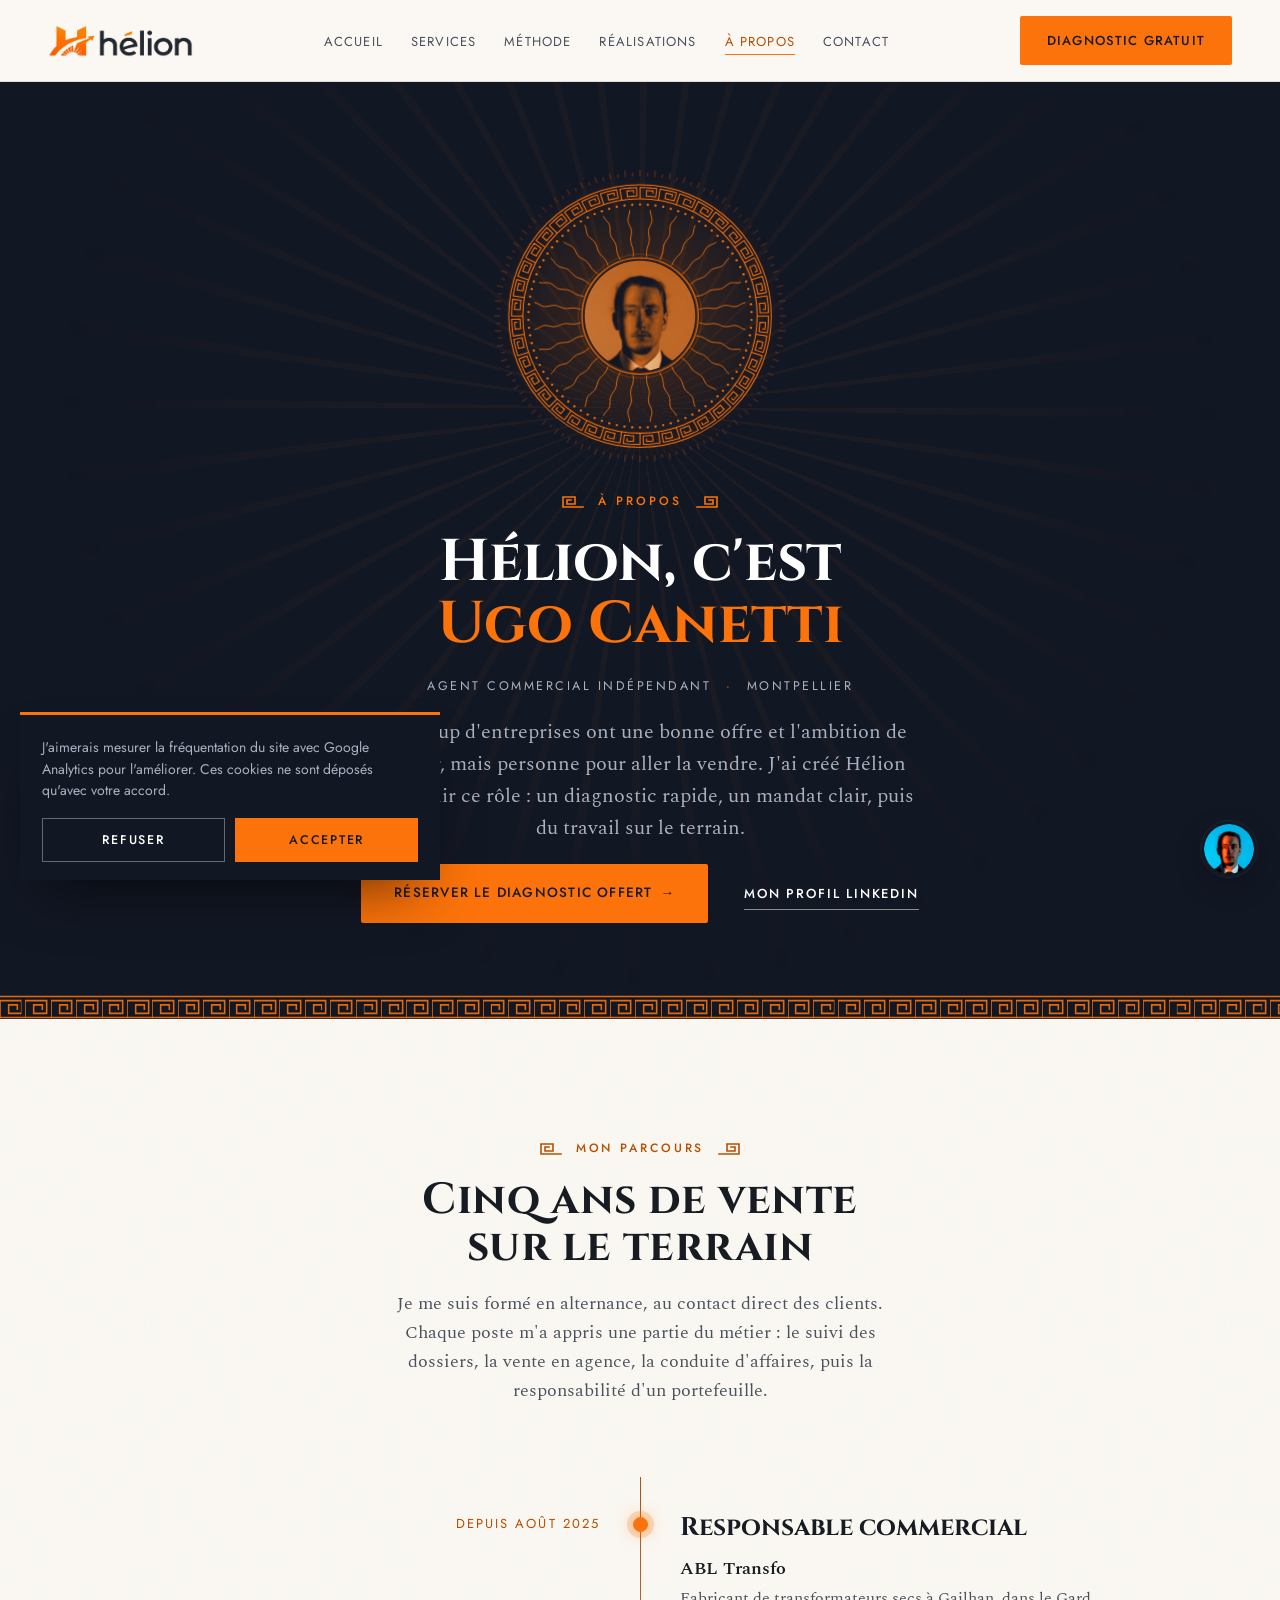
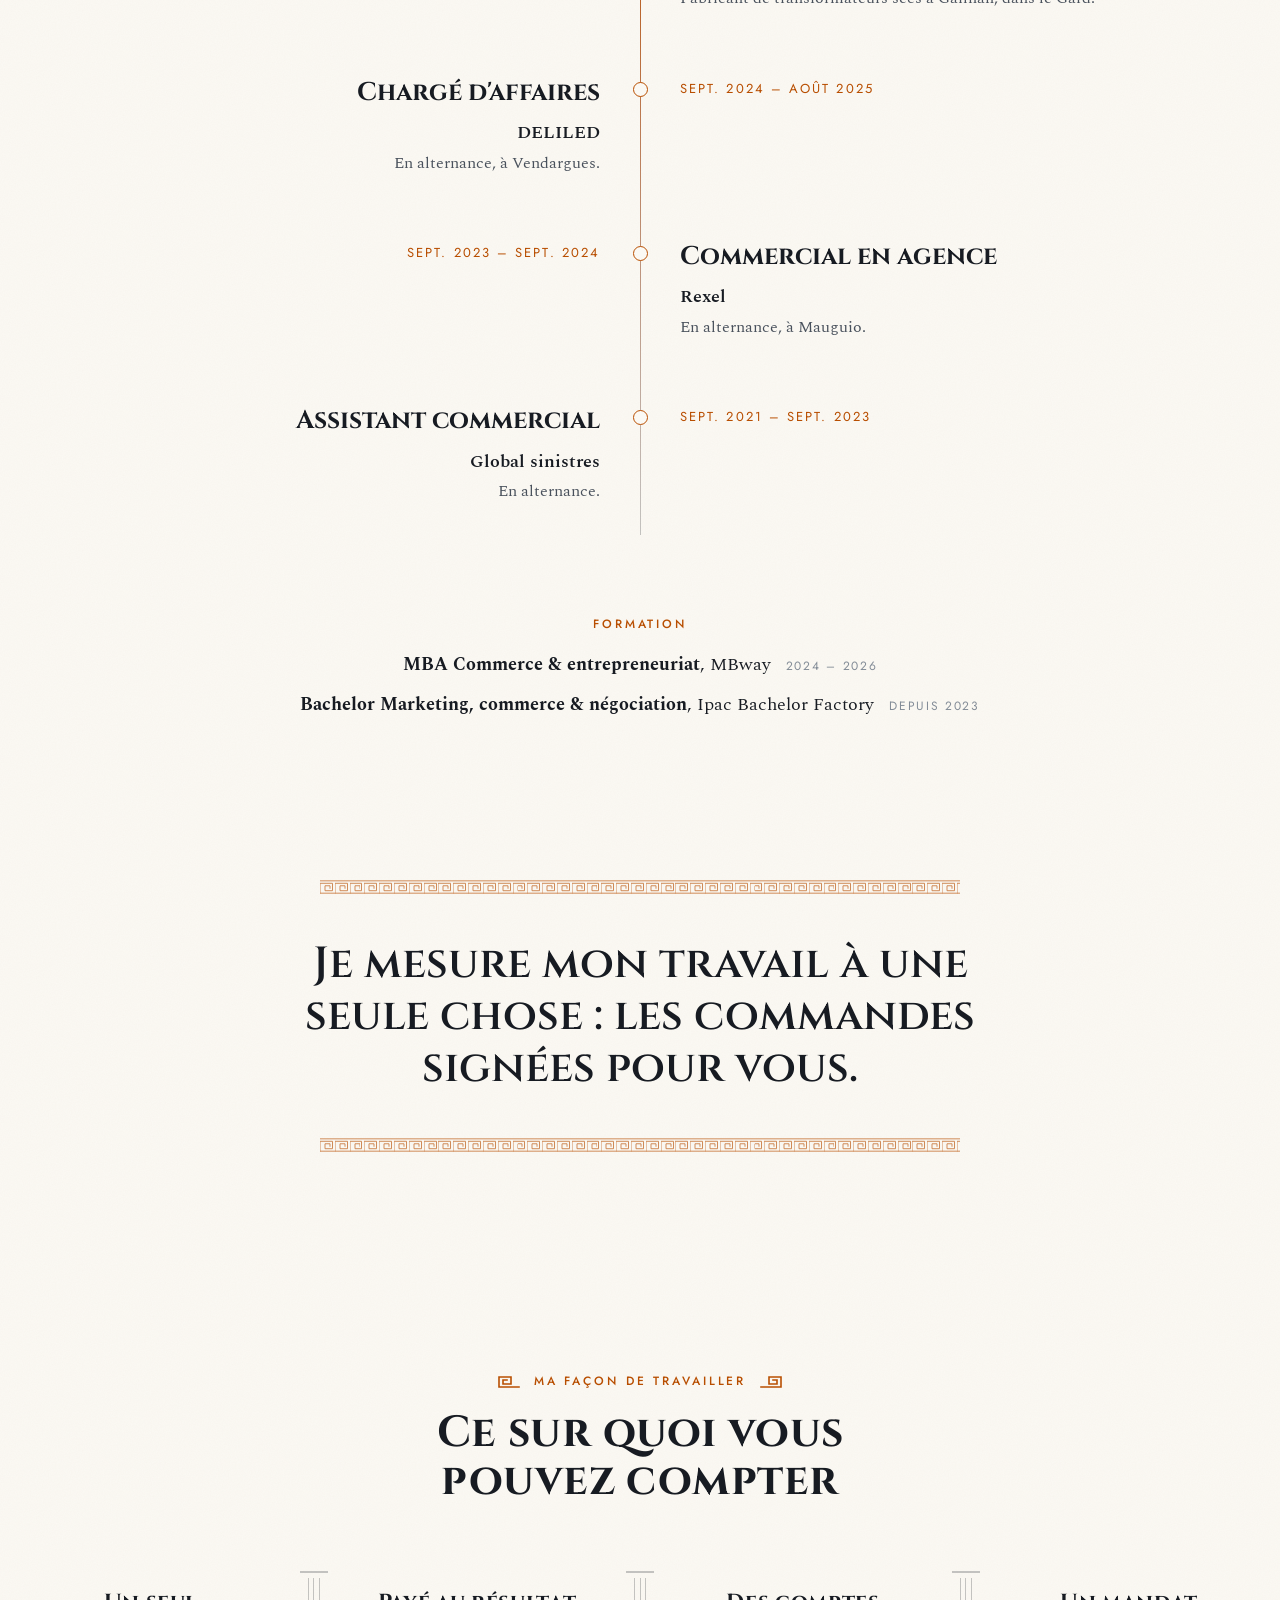
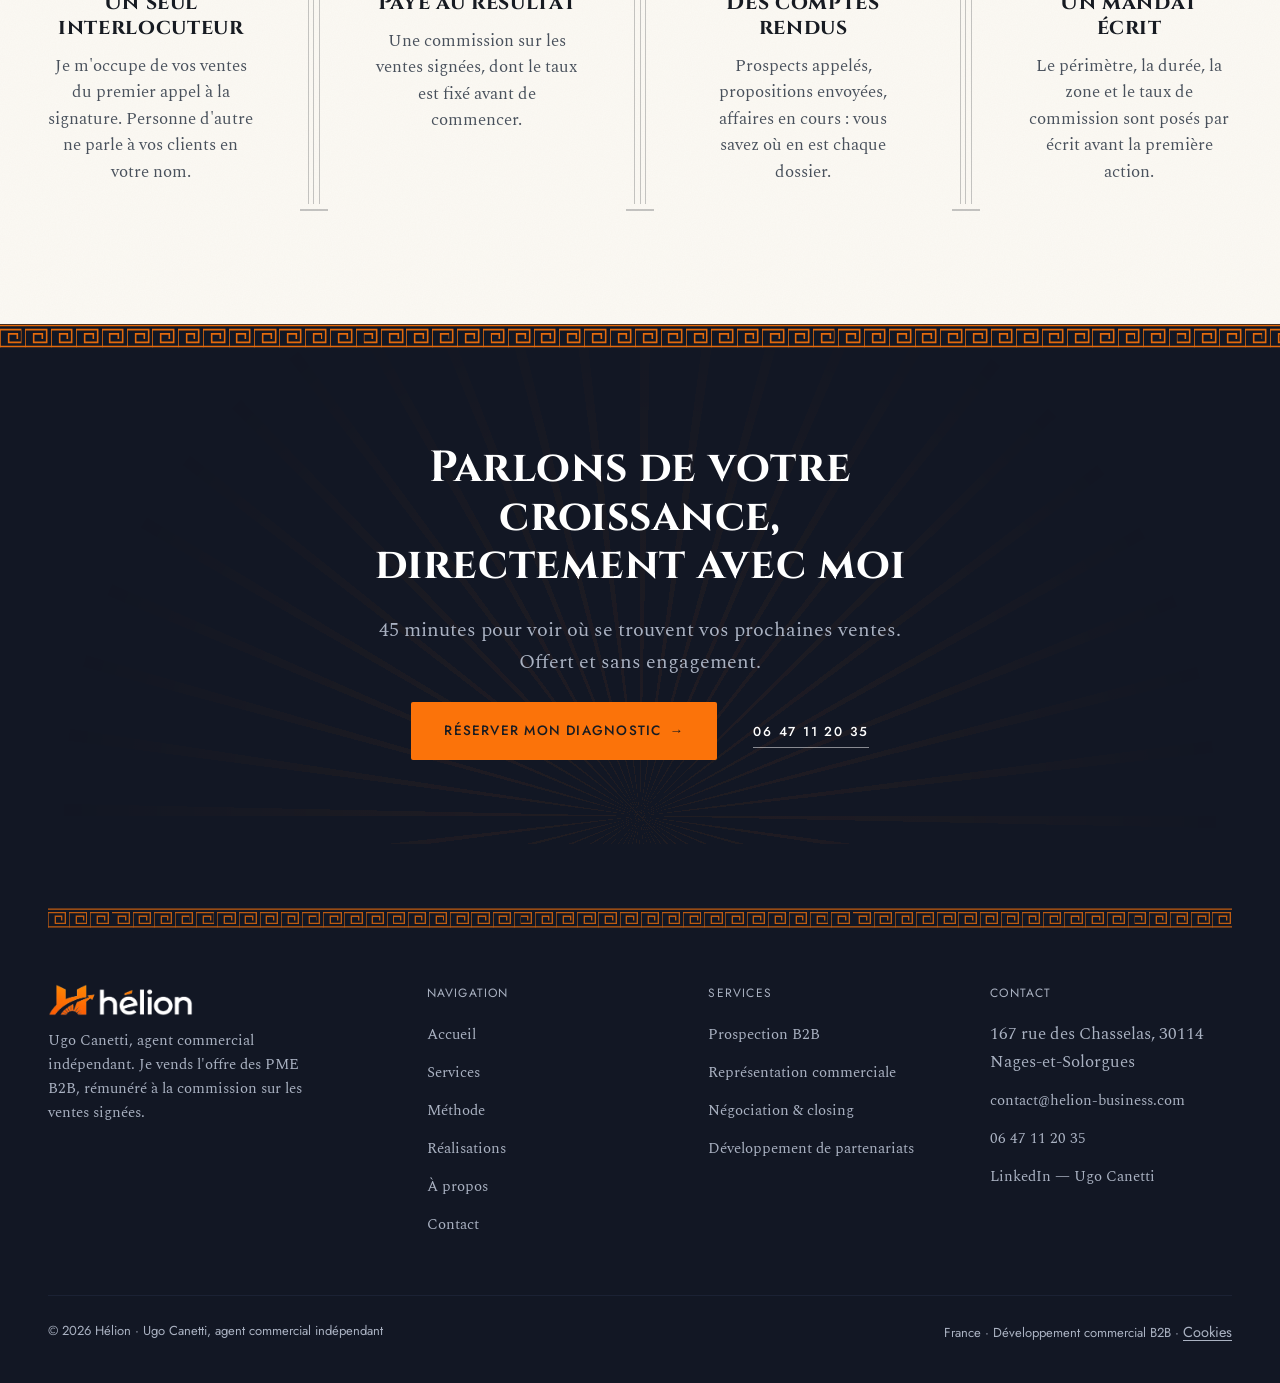
==== commit 72eb93eb: "Google Tag Manager chargé après consentement (bandeau cookies CNIL) Co-Authored-By: Claude Opus 5.5 " ====
--- a/a-propos.html
+++ b/a-propos.html
@@ -1503,6 +1503,17 @@
   .tablet-small h3{ line-height:1.2; }
   #contact .faq{ max-width:860px; margin-left:auto; margin-right:auto; }
   .contact-grid{ max-width:1180px; margin:0 auto; }
+  /* ---------- cookie consent ---------- */
+  .consent{ position:fixed; z-index:950; left:20px; bottom:20px; width:min(420px, calc(100vw - 40px)); background:var(--navy); color:var(--on-navy); padding:22px 22px 18px; box-shadow:0 30px 60px -24px rgba(0,0,0,.6); border-top:3px solid var(--accent-bright); font-family:"Jost",sans-serif; opacity:0; transform:translateY(16px); transition:opacity .4s ease, transform .5s var(--ease-out); }
+  .consent.show{ opacity:1; transform:none; }
+  .consent p{ font-size:14px; line-height:1.55; color:var(--on-navy-soft); }
+  .consent-actions{ display:flex; gap:10px; margin-top:16px; }
+  .consent-btn{ flex:1; font-family:"Jost",sans-serif; font-size:12.5px; font-weight:500; letter-spacing:.14em; text-transform:uppercase; padding:12px 14px; cursor:pointer; border:1px solid rgba(255,255,255,.35); background:transparent; color:#fff; transition:background .2s ease, border-color .2s ease, color .2s ease; }
+  .consent-btn:hover{ border-color:#fff; }
+  .consent-btn[data-c="granted"]{ background:var(--accent-bright); border-color:var(--accent-bright); color:var(--ink); }
+  .consent-btn[data-c="granted"]:hover{ background:#fff; border-color:#fff; }
+  .footer-bottom a[data-consent-open]{ color:var(--on-navy-soft); text-decoration:underline; text-underline-offset:3px; }
+  @media (max-width:640px){ .consent{ left:12px; right:12px; bottom:12px; width:auto; } }
 
 </style>
 
@@ -1673,7 +1684,7 @@
     </div>
     <div class="footer-bottom">
       <span>© <span id="yr">2026</span> Hélion · Ugo Canetti, agent commercial indépendant</span>
-      <span>France · Développement commercial B2B</span>
+      <span>France · Développement commercial B2B · <a href="#" data-consent-open>Cookies</a></span>
     </div>
   </div>
 </footer>
@@ -2294,6 +2305,50 @@
     geometry(); render(cur);
   })();
 
+  // ---------- Cookie consent + Google Tag Manager (loaded only after "Accepter") ----------
+  (function(){
+    var GTM_ID = 'GTM-MQBJX5ZT', KEY = 'helion-consent-v1';
+    function read(){ try{ return localStorage.getItem(KEY); }catch(e){ return null; } }
+    function save(v){ try{ localStorage.setItem(KEY, v); }catch(e){} }
+    var loaded = false;
+    function loadGTM(){
+      if(loaded){ return; } loaded = true;
+      window.dataLayer = window.dataLayer || [];
+      function gtag(){ window.dataLayer.push(arguments); }
+      gtag('consent', 'default', { ad_storage:'denied', ad_user_data:'denied', ad_personalization:'denied', analytics_storage:'granted' });
+      window.dataLayer.push({ 'gtm.start': new Date().getTime(), event:'gtm.js' });
+      var s = document.createElement('script'); s.async = true;
+      s.src = 'https://www.googletagmanager.com/gtm.js?id=' + GTM_ID;
+      document.head.appendChild(s);
+    }
+    var bar;
+    function hide(){ if(bar){ bar.classList.remove('show'); setTimeout(function(){ if(bar){ bar.hidden = true; } }, 400); } }
+    function show(){
+      if(!bar){
+        bar = document.createElement('div');
+        bar.className = 'consent'; bar.setAttribute('role', 'dialog'); bar.setAttribute('aria-label', 'Cookies de mesure d\'audience');
+        bar.innerHTML = '<p>J\'aimerais mesurer la fréquentation du site avec Google Analytics pour l\'améliorer. Ces cookies ne sont déposés qu\'avec votre accord.</p>' +
+          '<div class="consent-actions"><button type="button" class="consent-btn" data-c="denied">Refuser</button><button type="button" class="consent-btn" data-c="granted">Accepter</button></div>';
+        document.body.appendChild(bar);
+        bar.addEventListener('click', function(e){
+          var b = e.target.closest('[data-c]'); if(!b){ return; }
+          var v = b.getAttribute('data-c'); save(v); hide();
+          if(v === 'granted'){ loadGTM(); }
+          else if(loaded){ location.reload(); }
+        });
+      }
+      bar.hidden = false;
+      requestAnimationFrame(function(){ bar.classList.add('show'); });
+    }
+    var choice = read();
+    if(choice === 'granted'){ loadGTM(); }
+    else if(choice !== 'denied'){ setTimeout(show, 1200); }
+    document.addEventListener('click', function(e){
+      var l = e.target.closest('[data-consent-open]');
+      if(l){ e.preventDefault(); show(); }
+    });
+  })();
+
   // ---------- Contact launcher (direct line to Ugo, no scripted bot) ----------
   (function(){
     function contactHref(){ return document.getElementById('contact') ? '#contact' : 'contact.html'; }
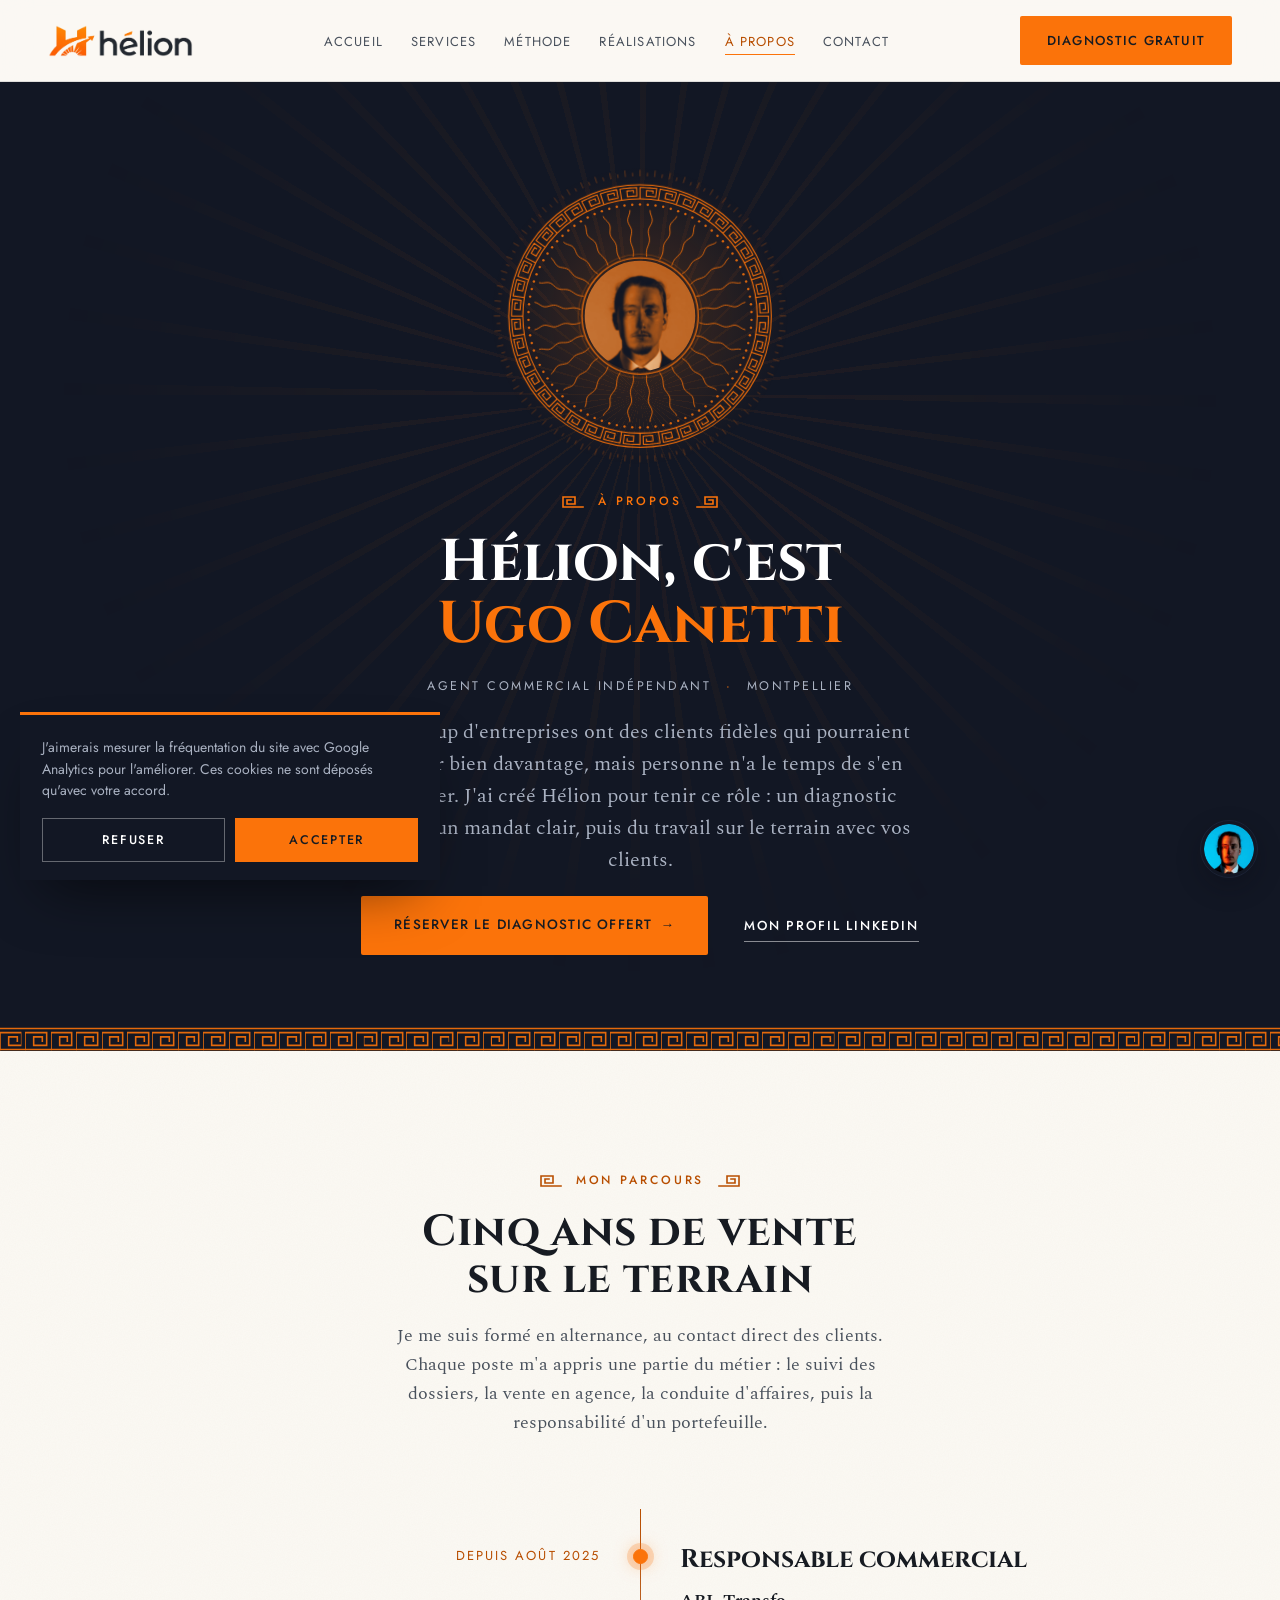
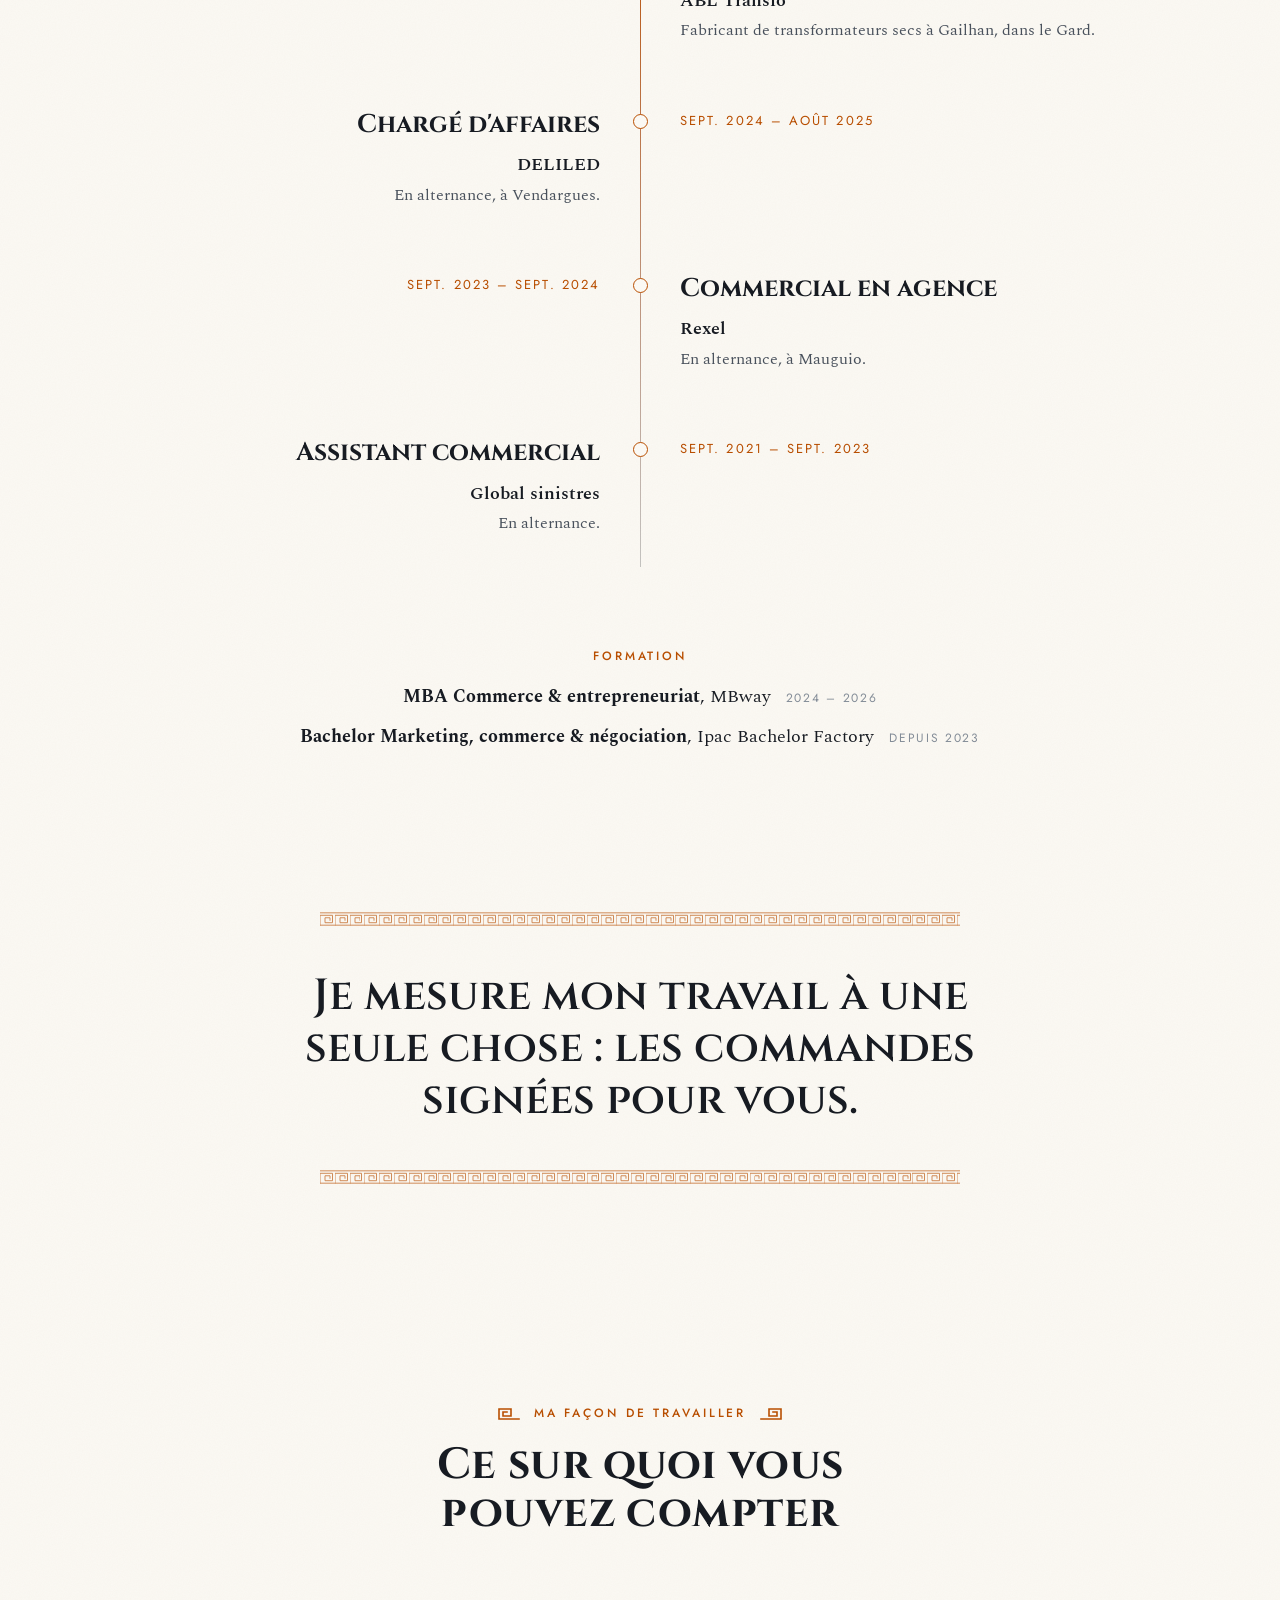
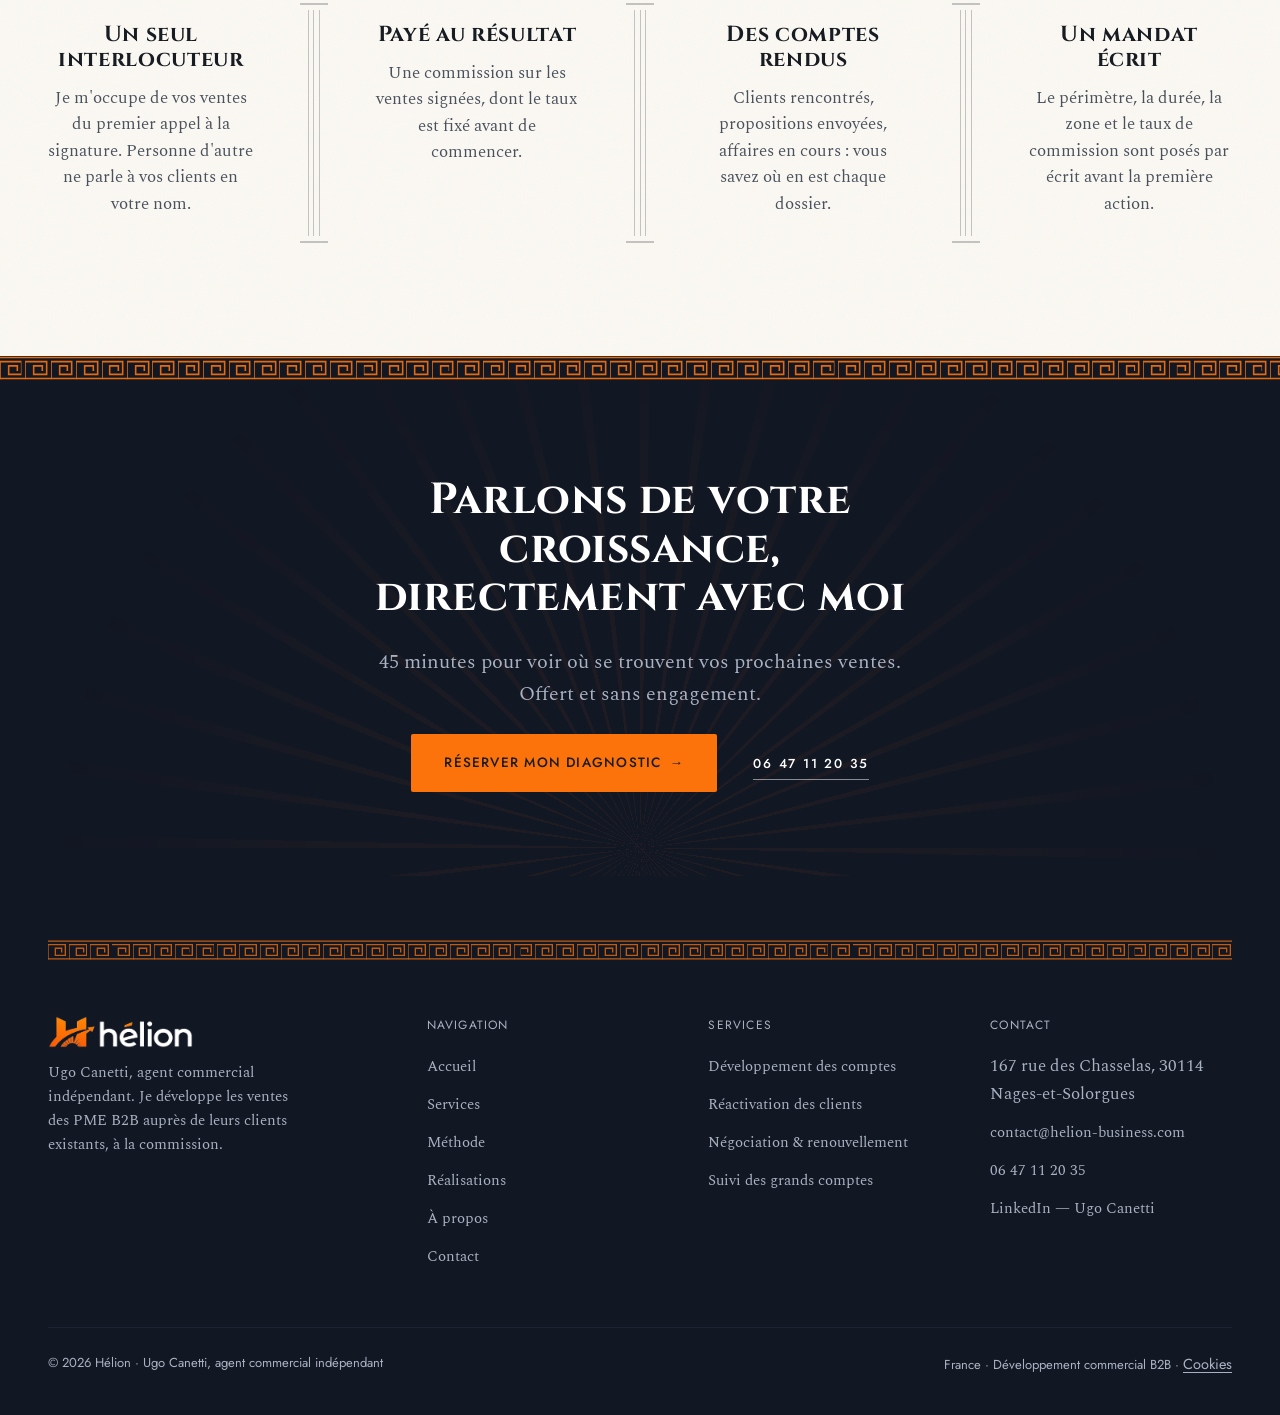
==== commit a5e70140: "Repositionnement : développement des clients existants, plus de prospection Co-Authored-By: Claude O" ====
--- a/a-propos.html
+++ b/a-propos.html
@@ -4,11 +4,11 @@
 <meta charset="utf-8">
 <meta name="viewport" content="width=device-width, initial-scale=1">
 <title>À propos — Hélion</title>
-<meta name="description" content="Ugo Canetti, agent commercial indépendant : prospection, représentation commerciale, négociation et développement de partenariats, rémunéré à la commission.">
+<meta name="description" content="Ugo Canetti, agent commercial indépendant : je développe les ventes des PME B2B auprès de leurs clients existants (ventes additionnelles, réactivation, renouvellements), rémunéré à la commission.">
 <meta name="google-site-verification" content="7KWQ2Re-dw9lfB7O_xEin4o6RTpNWpI_SjtbQ-Vc73w">
 <link rel="canonical" href="https://helion-business.com/a-propos">
 <meta property="og:title" content="À propos — Hélion">
-<meta property="og:description" content="Ugo Canetti, agent commercial indépendant : prospection, représentation commerciale, négociation et développement de partenariats, rémunéré à la commission.">
+<meta property="og:description" content="Ugo Canetti, agent commercial indépendant : je développe les ventes des PME B2B auprès de leurs clients existants (ventes additionnelles, réactivation, renouvellements), rémunéré à la commission.">
 <meta property="og:url" content="https://helion-business.com/a-propos">
 <meta property="og:type" content="website">
 <meta property="og:locale" content="fr_FR">
@@ -1515,6 +1515,9 @@
   .footer-bottom a[data-consent-open]{ color:var(--on-navy-soft); text-decoration:underline; text-underline-offset:3px; }
   @media (max-width:640px){ .consent{ left:12px; right:12px; bottom:12px; width:auto; } }
 
+  .tablet-scope{ font-family:"Jost",sans-serif; font-size:12.5px; letter-spacing:.14em; text-transform:uppercase; color:var(--accent-bright); max-width:60ch; }
+  .g-scope{ font-family:"Jost",sans-serif; font-size:12.5px; letter-spacing:.16em; text-transform:uppercase; color:var(--accent-bright); }
+
 </style>
 
 <svg width="0" height="0" style="position:absolute" aria-hidden="true">
@@ -1570,7 +1573,7 @@
     <div class="eyebrow">À propos</div>
     <h1 class="split-words">Hélion, c'est <em>Ugo Canetti</em></h1>
     <p class="g-hero-id g-hero-id-light">Agent commercial indépendant <span aria-hidden="true">·</span> Montpellier</p>
-    <p class="g-lede">Beaucoup d'entreprises ont une bonne offre et l'ambition de grandir, mais personne pour aller la vendre. J'ai créé Hélion pour tenir ce rôle&nbsp;: un diagnostic rapide, un mandat clair, puis du travail sur le terrain.</p>
+    <p class="g-lede">Beaucoup d'entreprises ont des clients fidèles qui pourraient acheter bien davantage, mais personne n'a le temps de s'en occuper. J'ai créé Hélion pour tenir ce rôle&nbsp;: un diagnostic rapide, un mandat clair, puis du travail sur le terrain avec vos clients.</p>
     <div class="g-ctas">
       <a href="contact.html" class="btn btn-primary btn-lg"><span>Réserver le diagnostic offert</span><span class="btn-arrow" aria-hidden="true">→</span></a>
       <a href="https://www.linkedin.com/in/ugo-canetti-689666278/" target="_blank" rel="noopener" class="text-link text-link-light">Mon profil LinkedIn</a>
@@ -1621,7 +1624,7 @@
       <span class="pilaster" aria-hidden="true"></span>
       <div class="col reveal" style="--i:1"><h3>Payé au résultat</h3><p>Une commission sur les ventes signées, dont le taux est fixé avant de commencer.</p></div>
       <span class="pilaster" aria-hidden="true"></span>
-      <div class="col reveal" style="--i:2"><h3>Des comptes rendus</h3><p>Prospects appelés, propositions envoyées, affaires en cours&nbsp;: vous savez où en est chaque dossier.</p></div>
+      <div class="col reveal" style="--i:2"><h3>Des comptes rendus</h3><p>Clients rencontrés, propositions envoyées, affaires en cours&nbsp;: vous savez où en est chaque dossier.</p></div>
       <span class="pilaster" aria-hidden="true"></span>
       <div class="col reveal" style="--i:3"><h3>Un mandat écrit</h3><p>Le périmètre, la durée, la zone et le taux de commission sont posés par écrit avant la première action.</p></div>
     </div>
@@ -1650,7 +1653,7 @@
         <a href="index.html#accueil" class="wordmark" style="margin-bottom:14px; display:inline-flex;">
           <img src="assets/logo-footer.webp" alt="Hélion" width="126" height="28">
         </a>
-        <p style="color:var(--on-navy-soft); font-size:14.5px; max-width:32ch;">Ugo Canetti, agent commercial indépendant. Je vends l'offre des PME B2B, rémunéré à la commission sur les ventes signées.</p>
+        <p style="color:var(--on-navy-soft); font-size:14.5px; max-width:32ch;">Ugo Canetti, agent commercial indépendant. Je développe les ventes des PME B2B auprès de leurs clients existants, à la commission.</p>
       </div>
       <div>
         <div class="footer-head">Navigation</div>
@@ -1666,10 +1669,10 @@
       <div>
         <div class="footer-head">Services</div>
         <ul>
-          <li><a href="services.html">Prospection B2B</a></li>
-          <li><a href="services.html">Représentation commerciale</a></li>
-          <li><a href="services.html">Négociation &amp; closing</a></li>
-          <li><a href="services.html">Développement de partenariats</a></li>
+          <li><a href="services.html">Développement des comptes</a></li>
+          <li><a href="services.html">Réactivation des clients</a></li>
+          <li><a href="services.html">Négociation &amp; renouvellement</a></li>
+          <li><a href="services.html">Suivi des grands comptes</a></li>
         </ul>
       </div>
       <div>
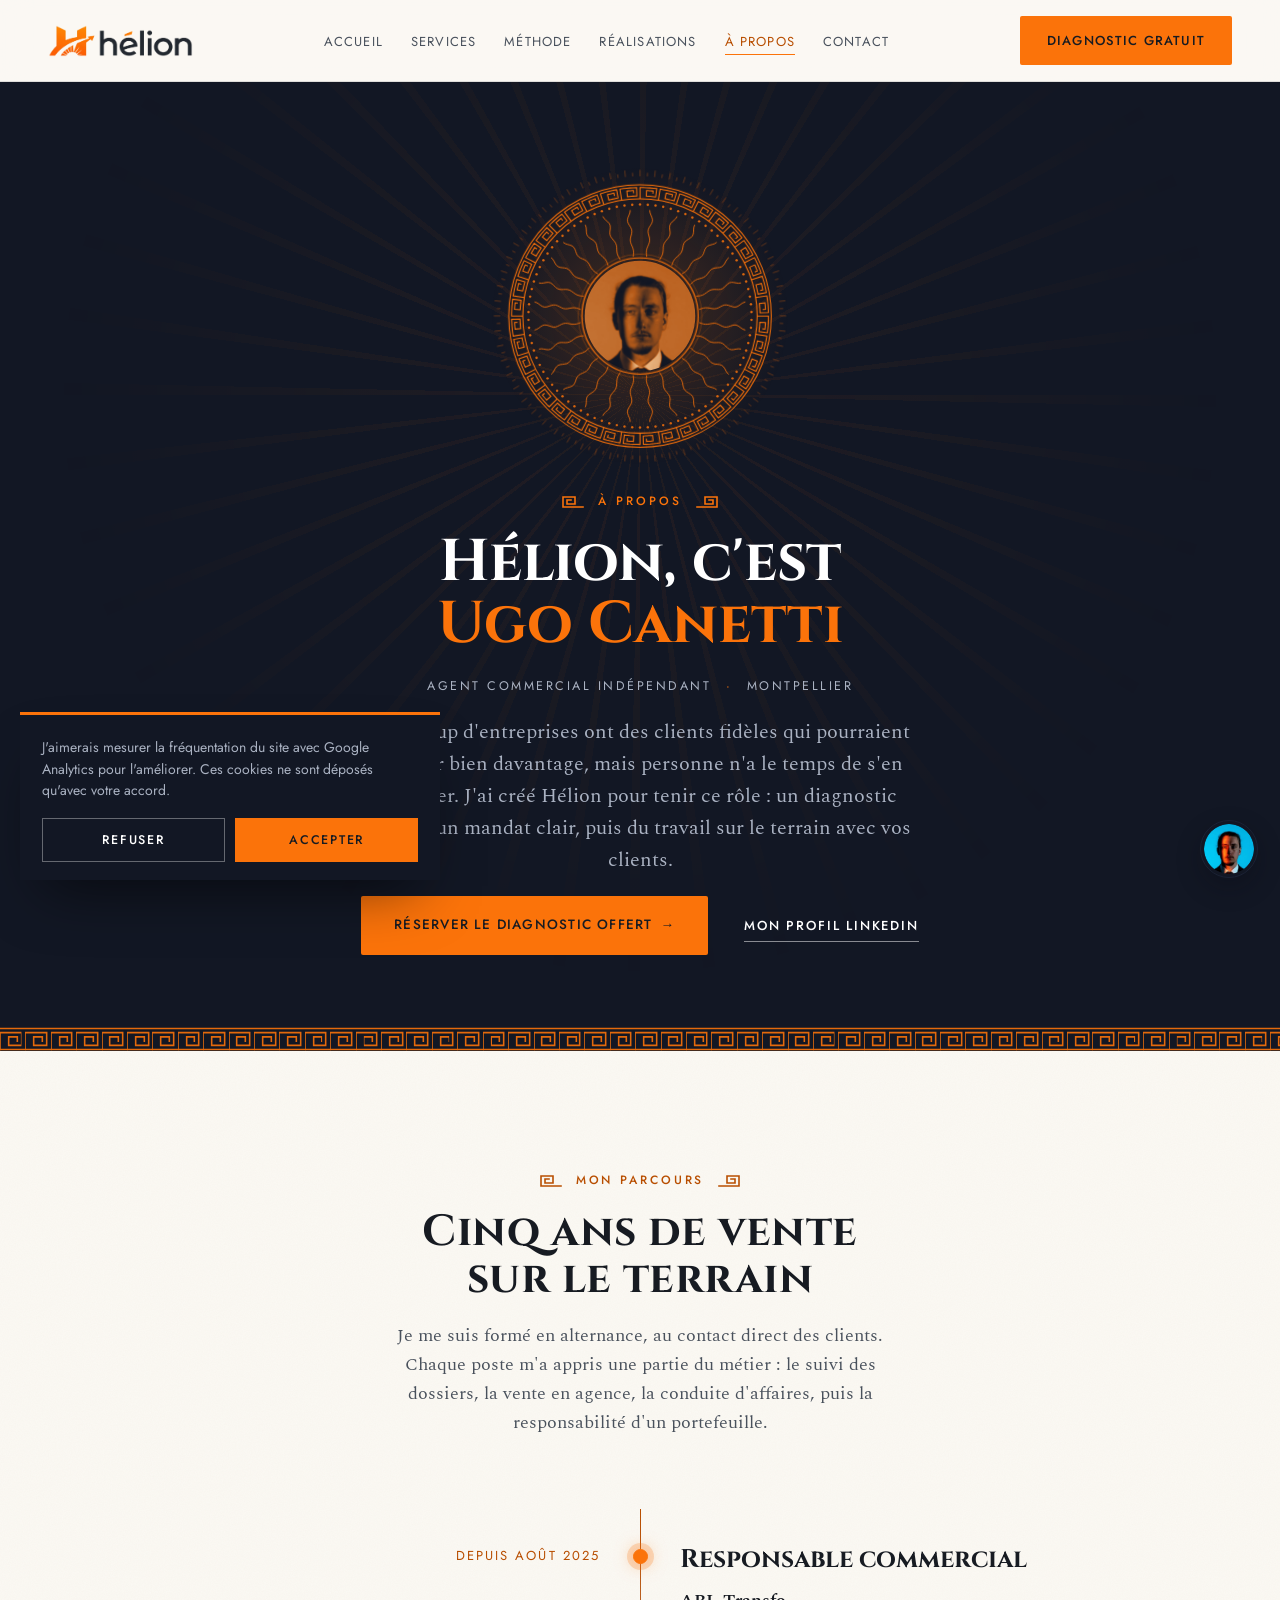
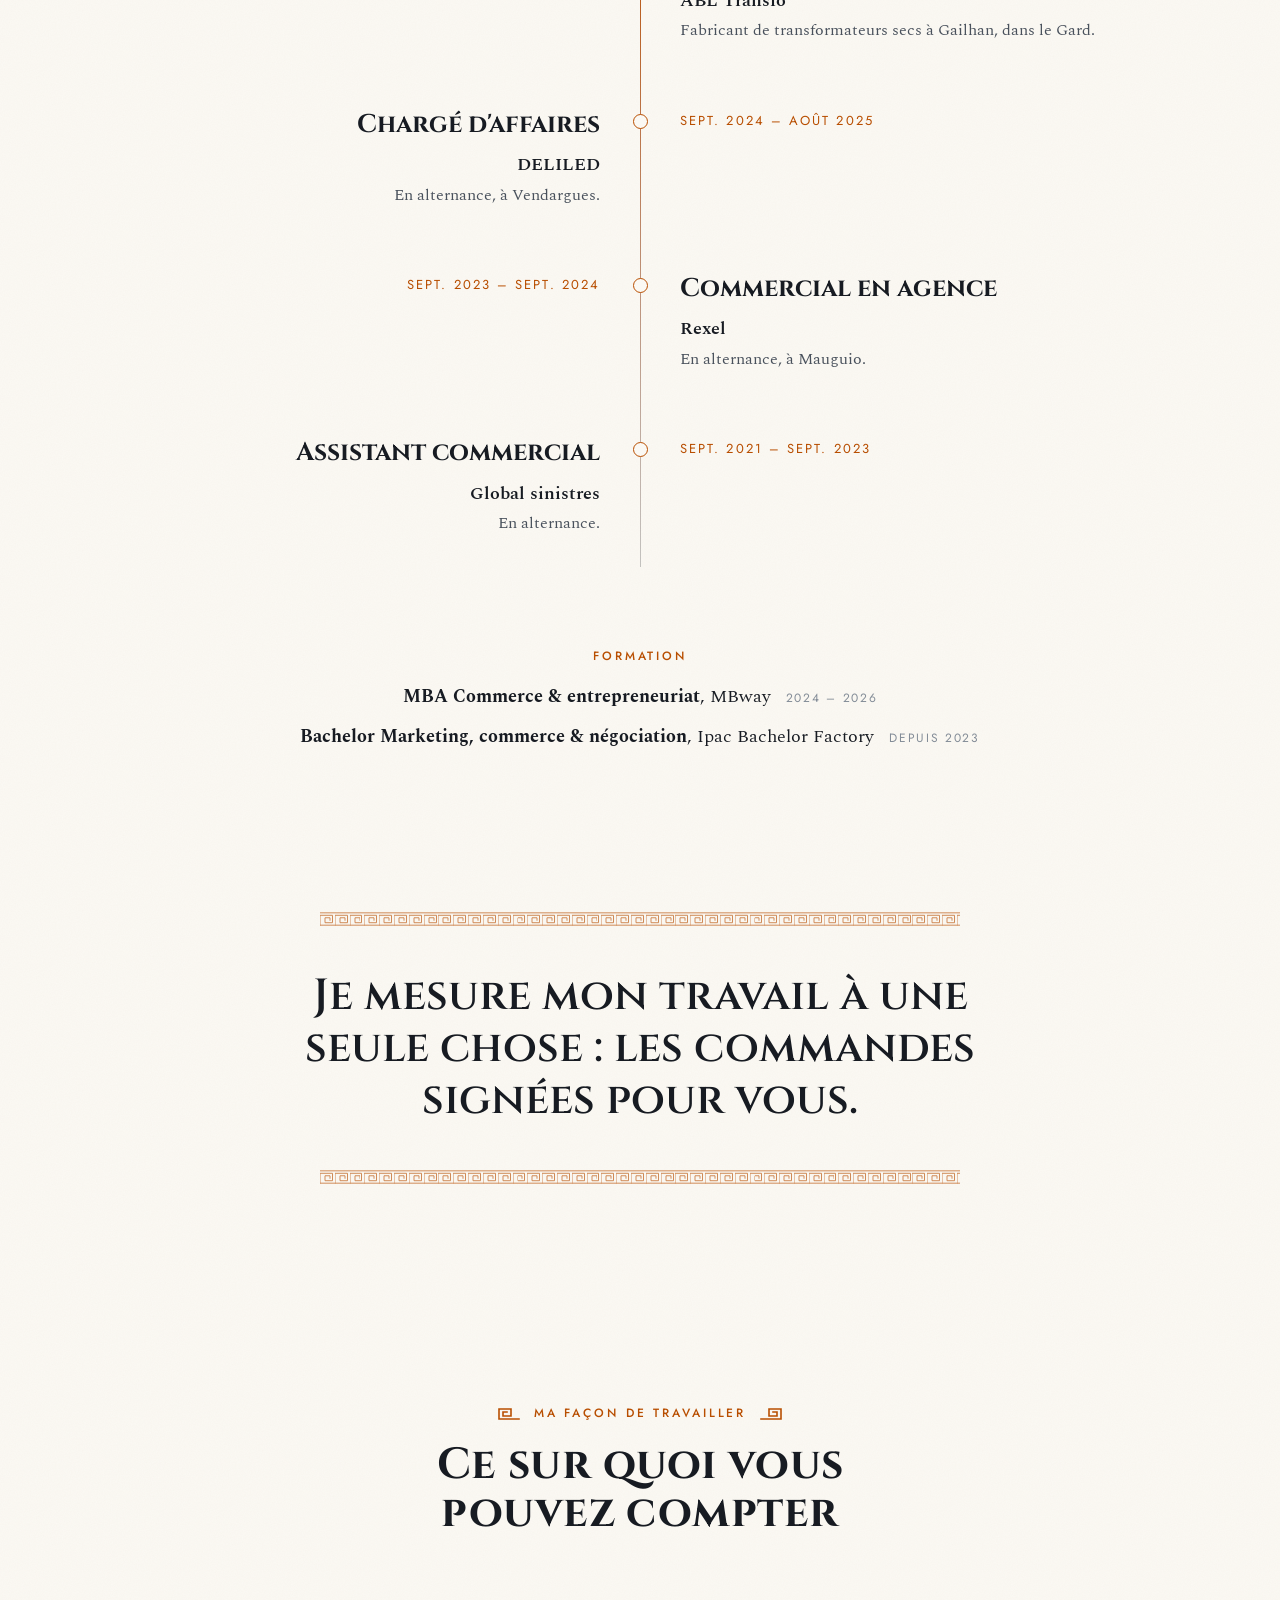
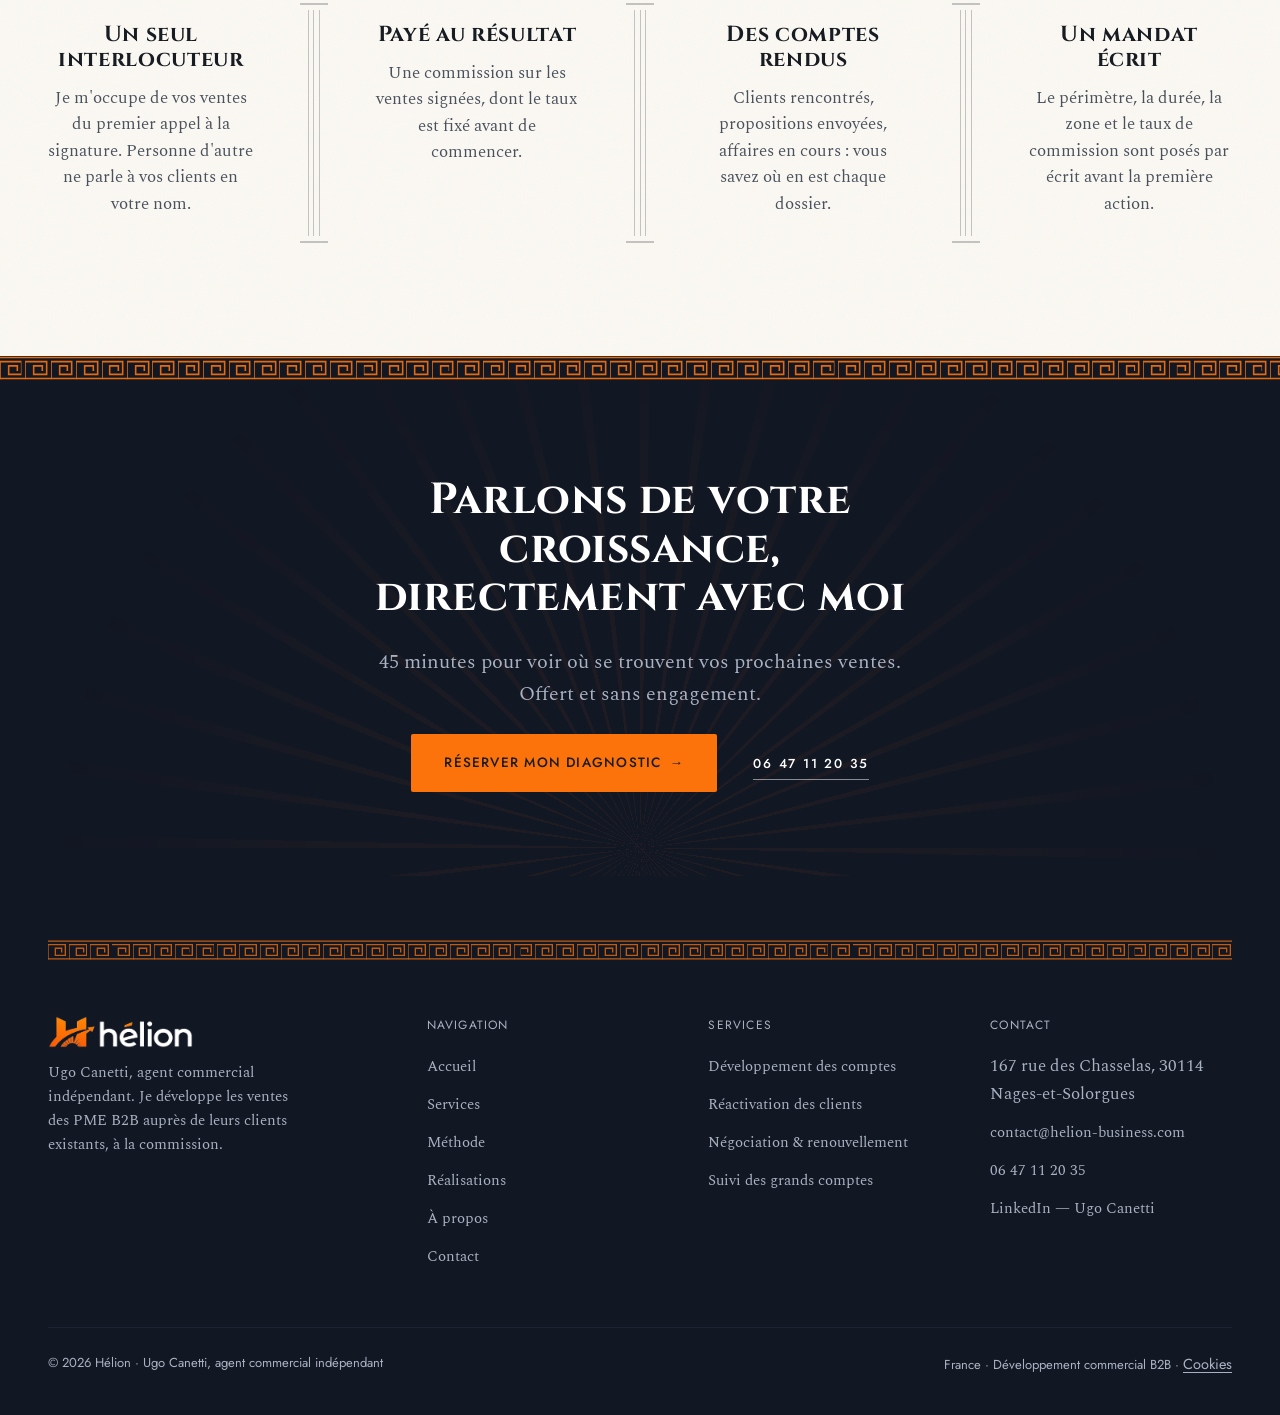
==== commit 0a2459df: "Nouveau titre d'accueil : Vos ventes dorment chez vos clients. Je les réveille. Co-Authored-By: Clau" ====
--- a/a-propos.html
+++ b/a-propos.html
@@ -1518,6 +1518,7 @@
   .tablet-scope{ font-family:"Jost",sans-serif; font-size:12.5px; letter-spacing:.14em; text-transform:uppercase; color:var(--accent-bright); max-width:60ch; }
   .g-scope{ font-family:"Jost",sans-serif; font-size:12.5px; letter-spacing:.16em; text-transform:uppercase; color:var(--accent-bright); }
 
+  .g-hero .g-lede strong{ color:var(--text); font-weight:600; }
 </style>
 
 <svg width="0" height="0" style="position:absolute" aria-hidden="true">
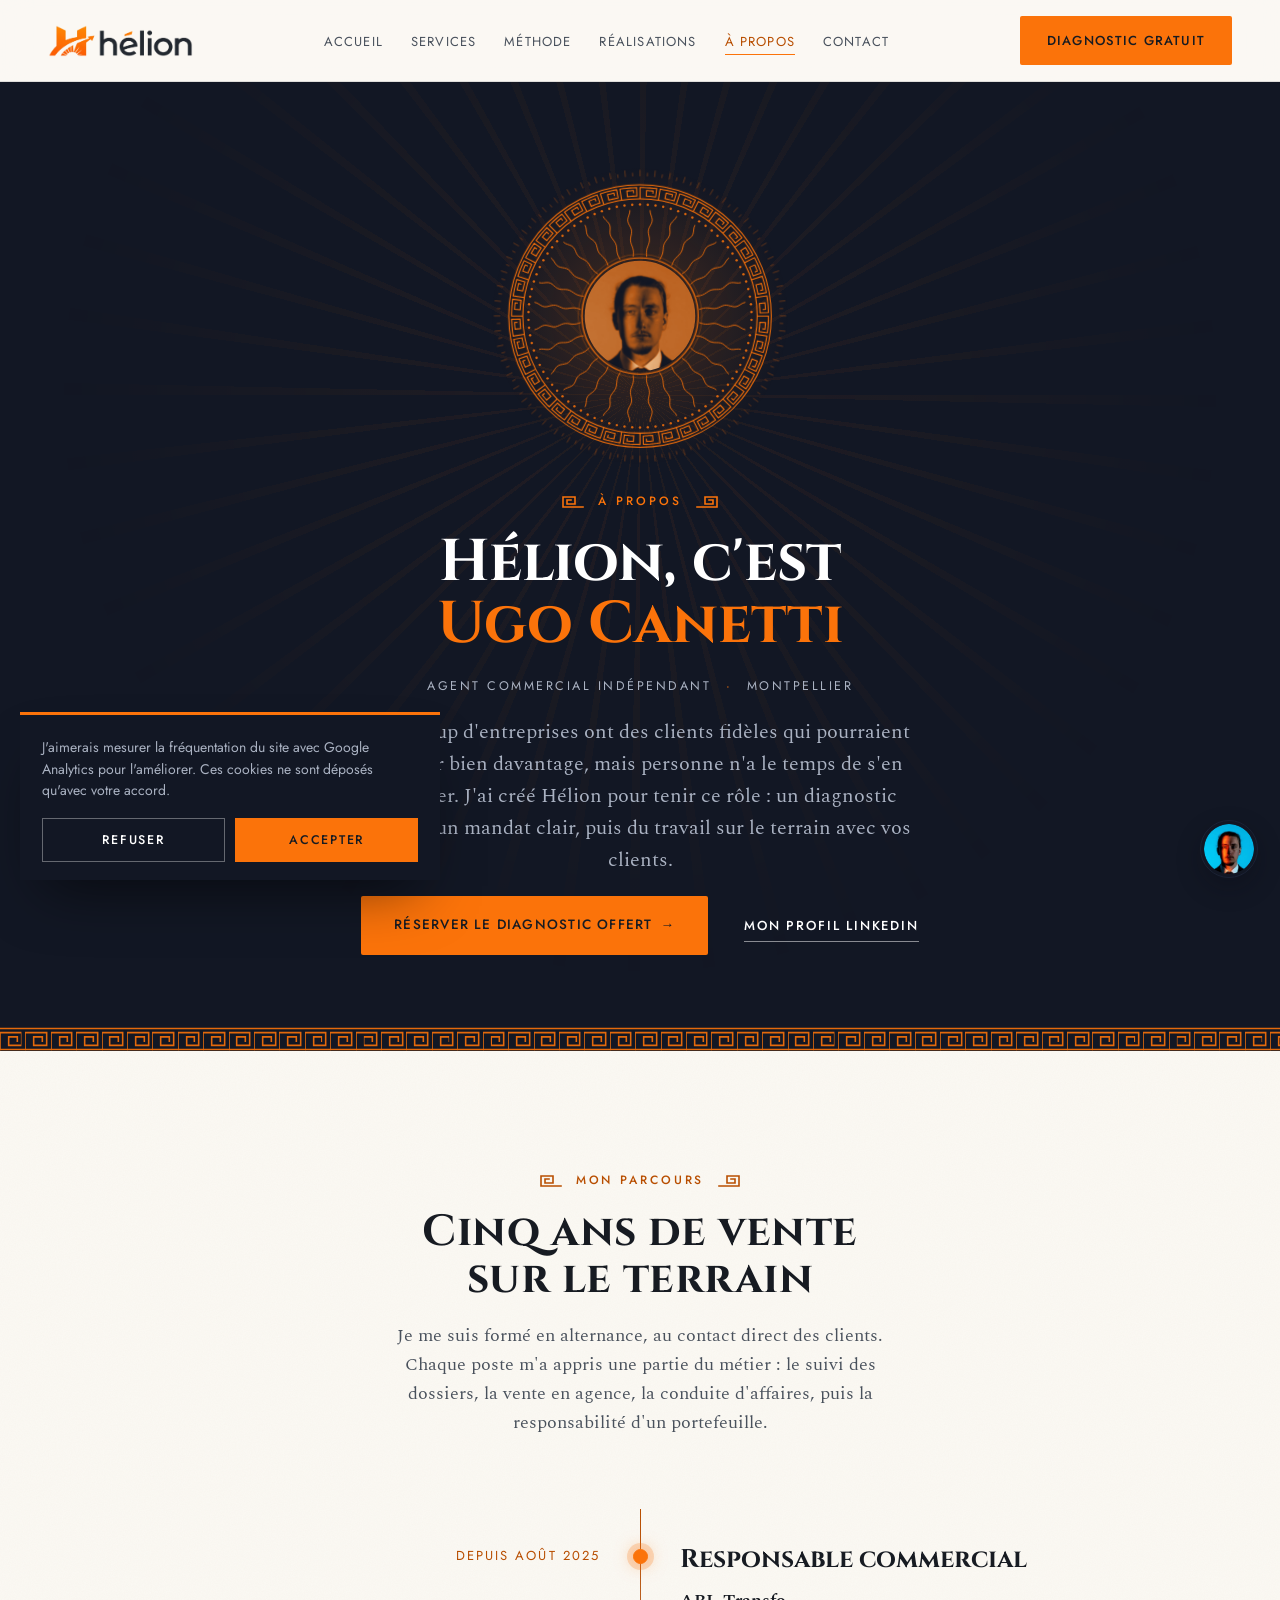
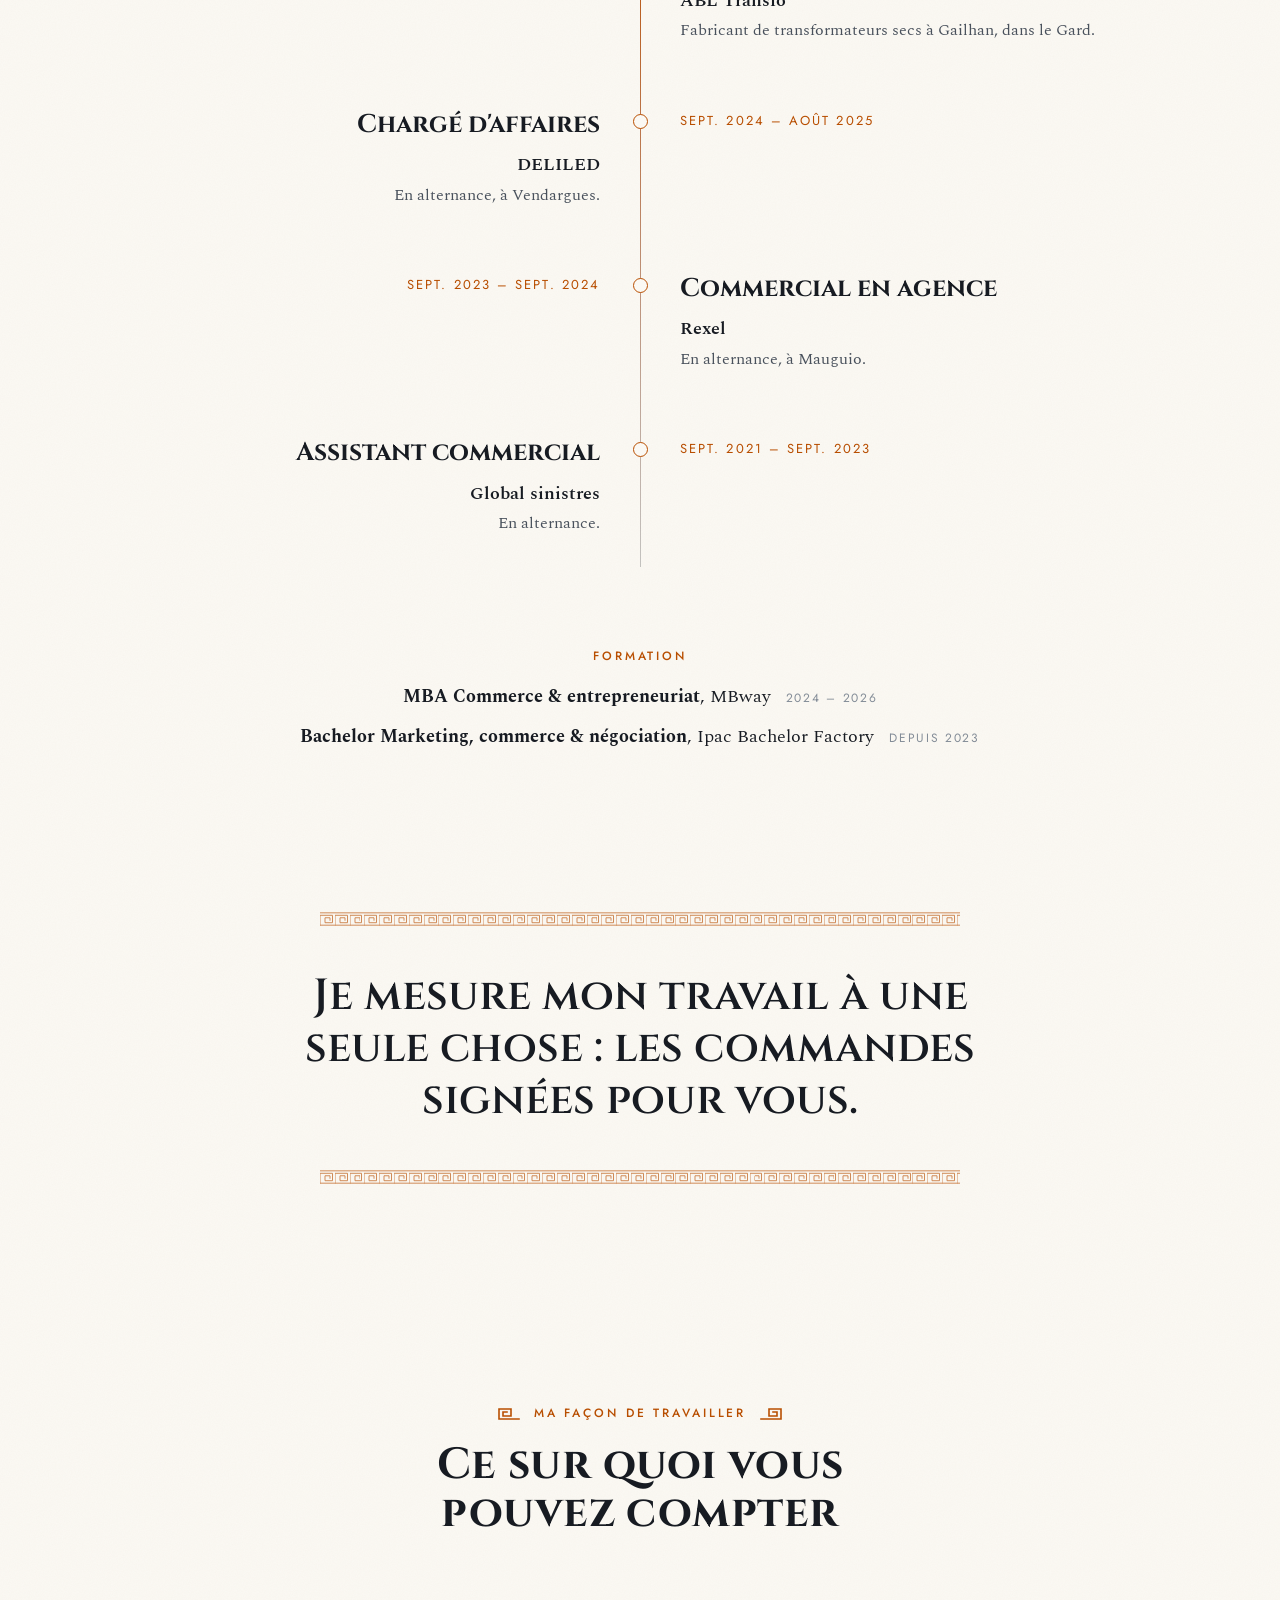
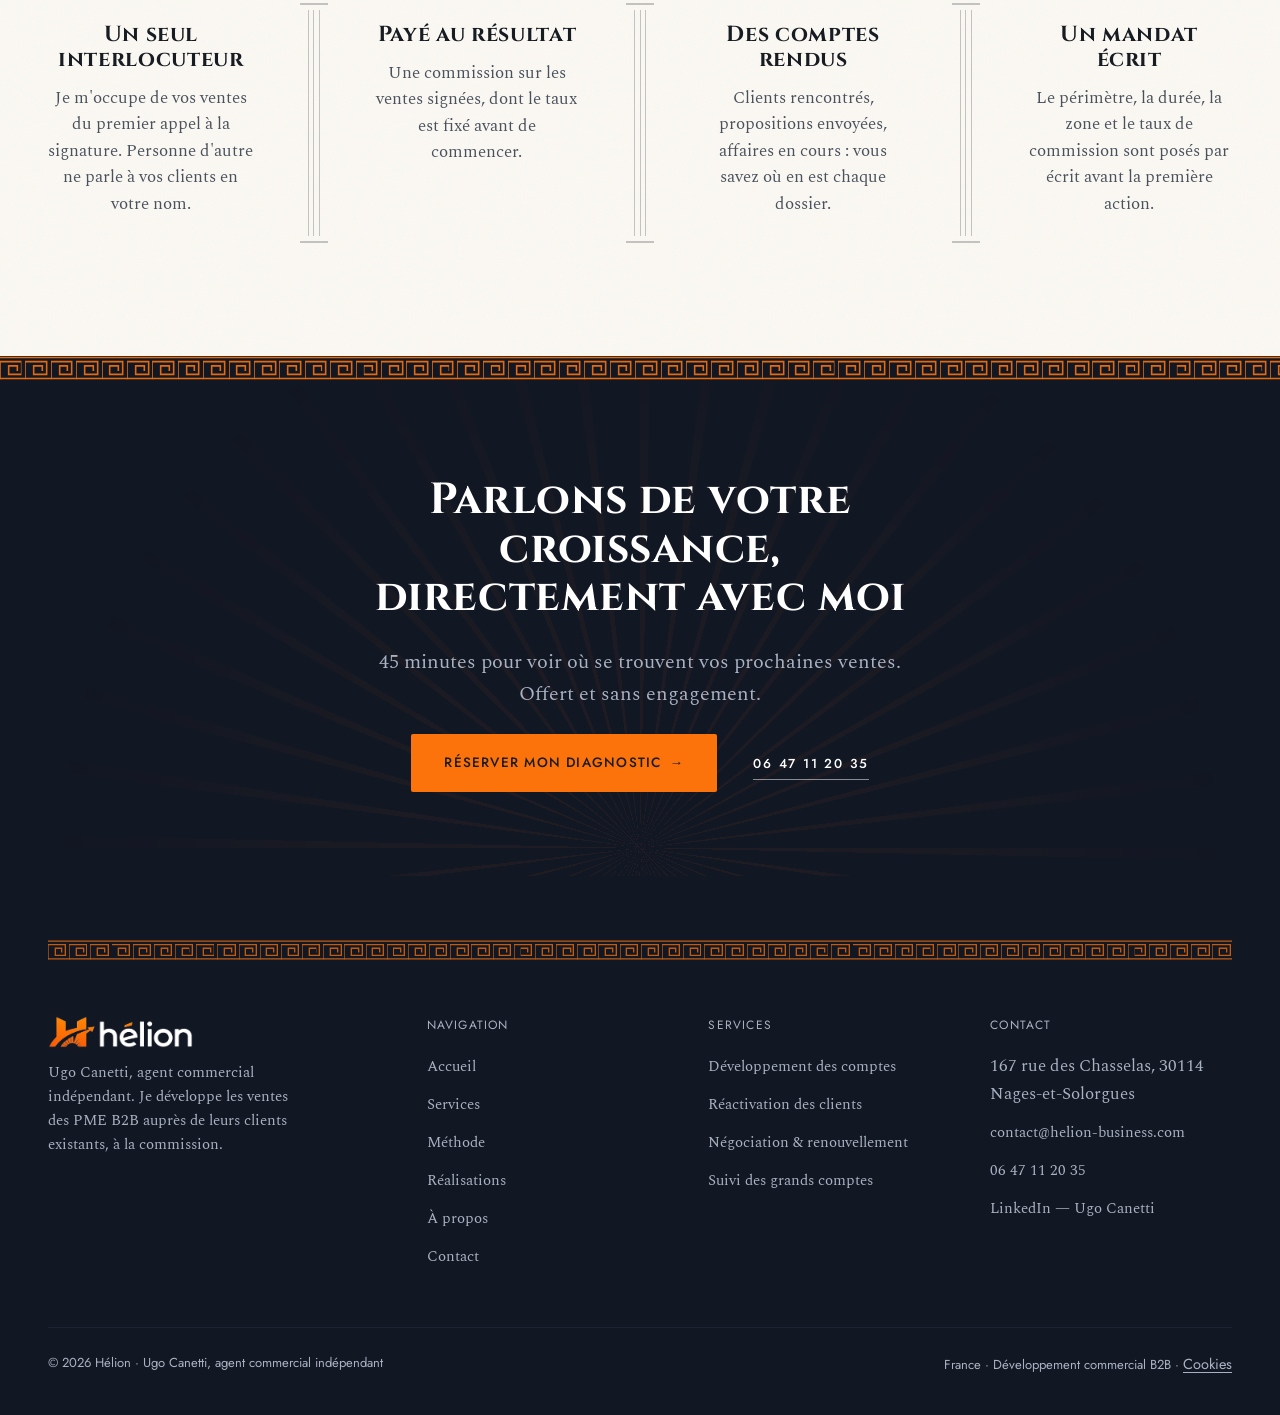
==== commit 35c9193c: "Titre d'accueil : Développez le chiffre d'affaires de votre portefeuille clients Co-Authored-By: Cla" ====
--- a/a-propos.html
+++ b/a-propos.html
@@ -1519,6 +1519,8 @@
   .g-scope{ font-family:"Jost",sans-serif; font-size:12.5px; letter-spacing:.16em; text-transform:uppercase; color:var(--accent-bright); }
 
   .g-hero .g-lede strong{ color:var(--text); font-weight:600; }
+  .g-hero h1{ font-size:clamp(27px,3.7vw,58px); max-width:30ch; line-height:1.08; }
+  @media (max-width:640px){ .g-hero h1{ font-size:26px; } }
 </style>
 
 <svg width="0" height="0" style="position:absolute" aria-hidden="true">
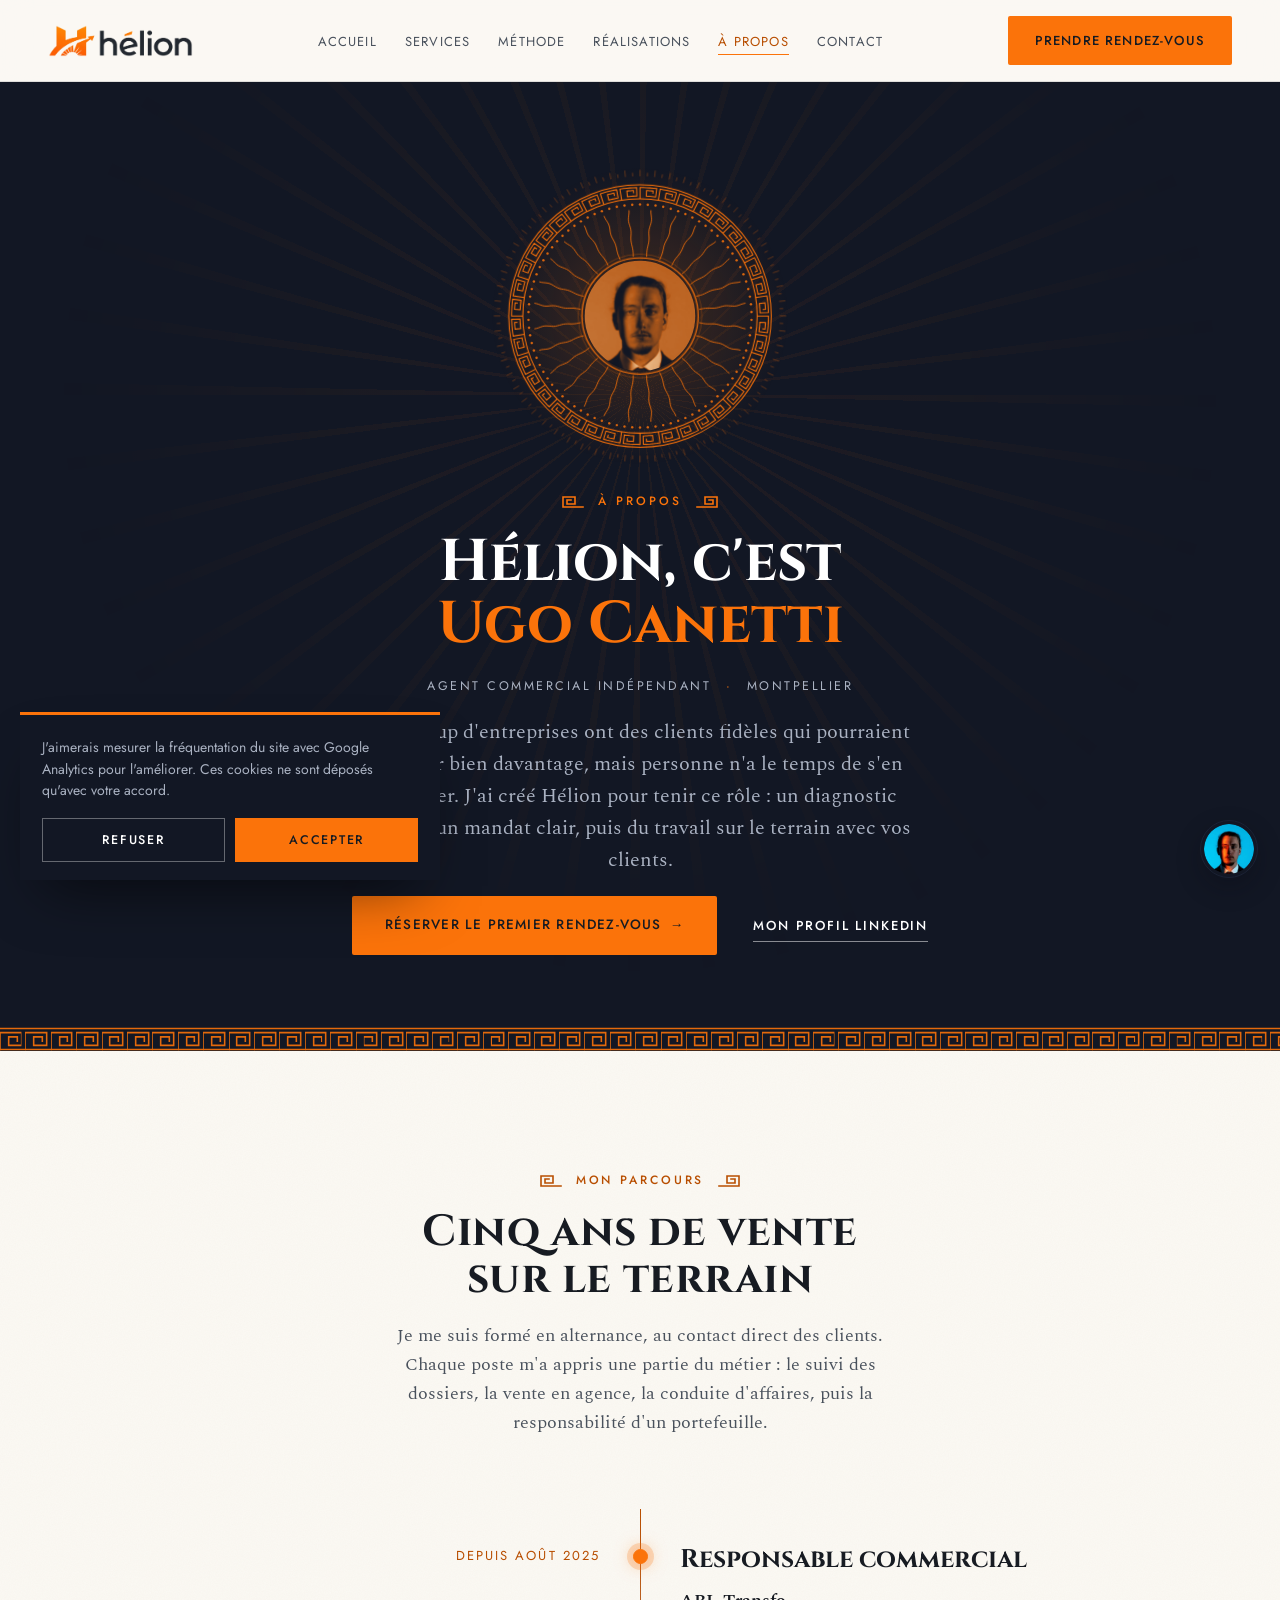
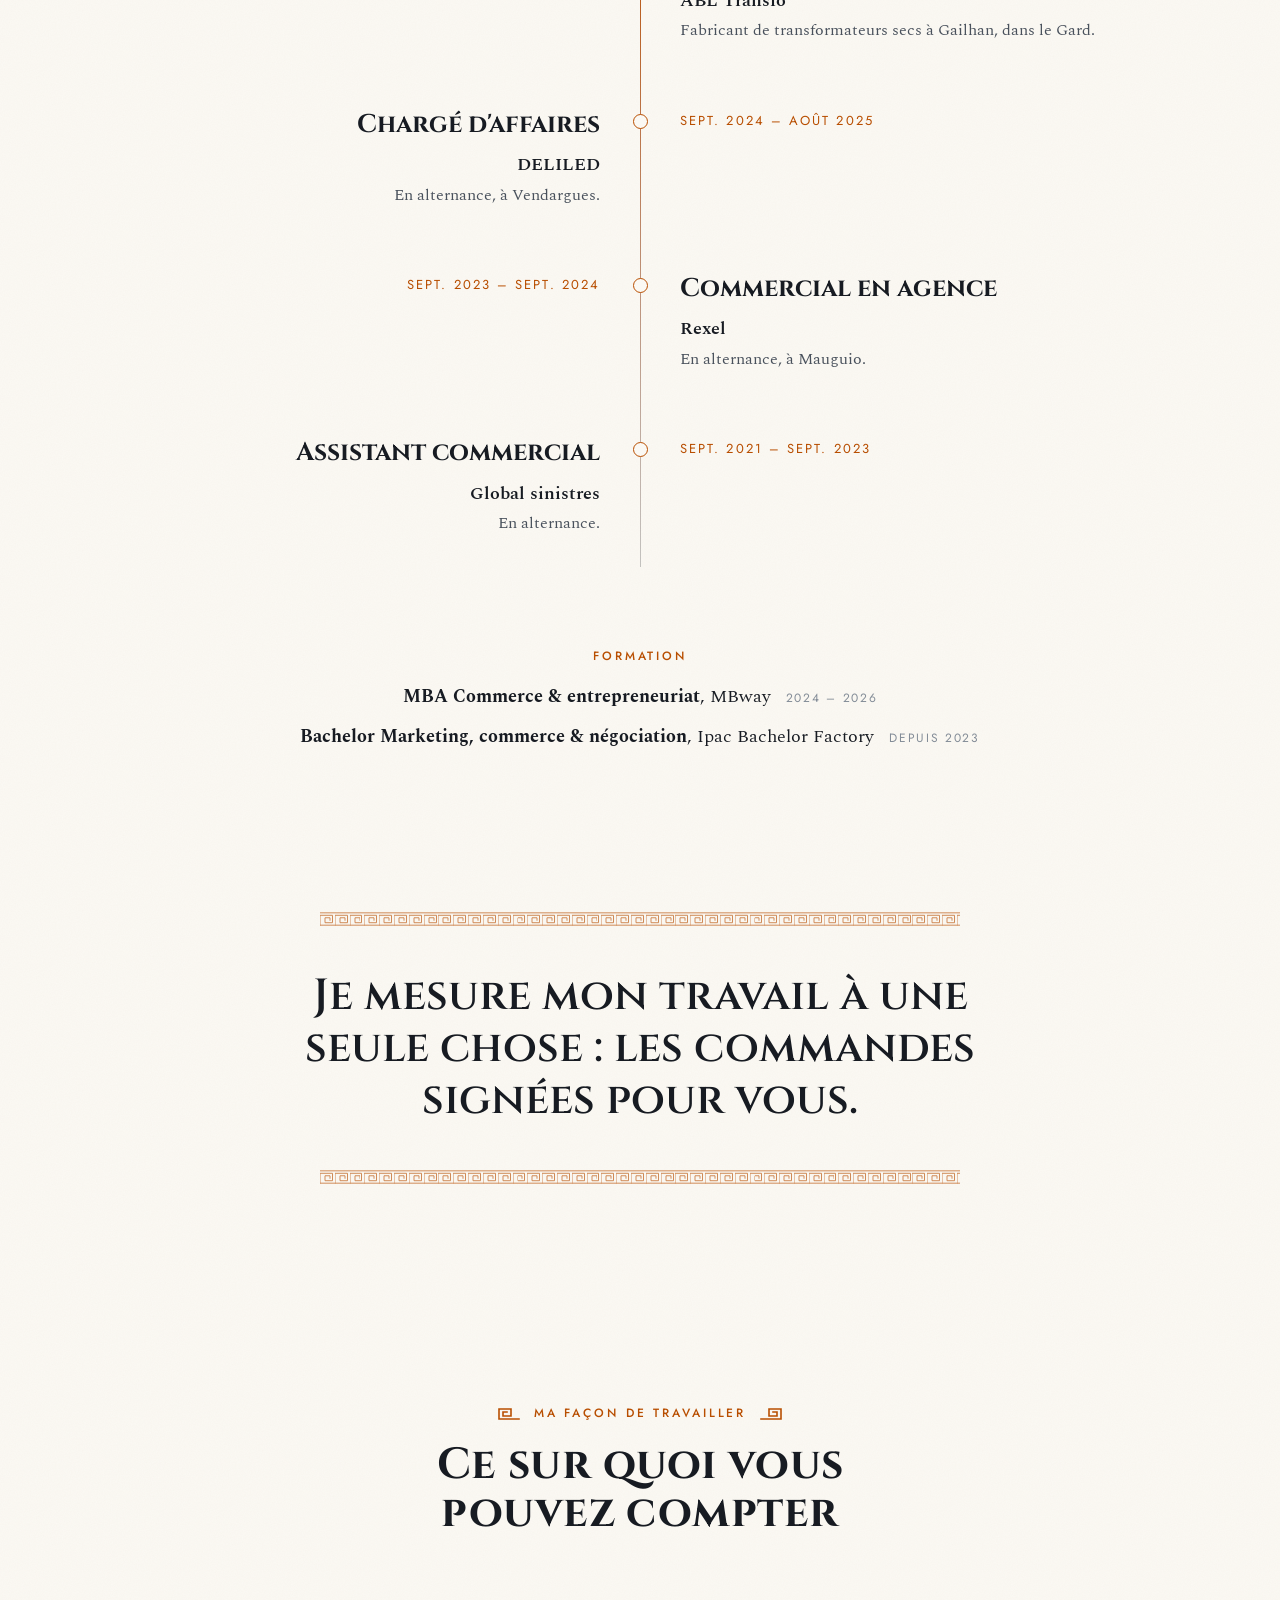
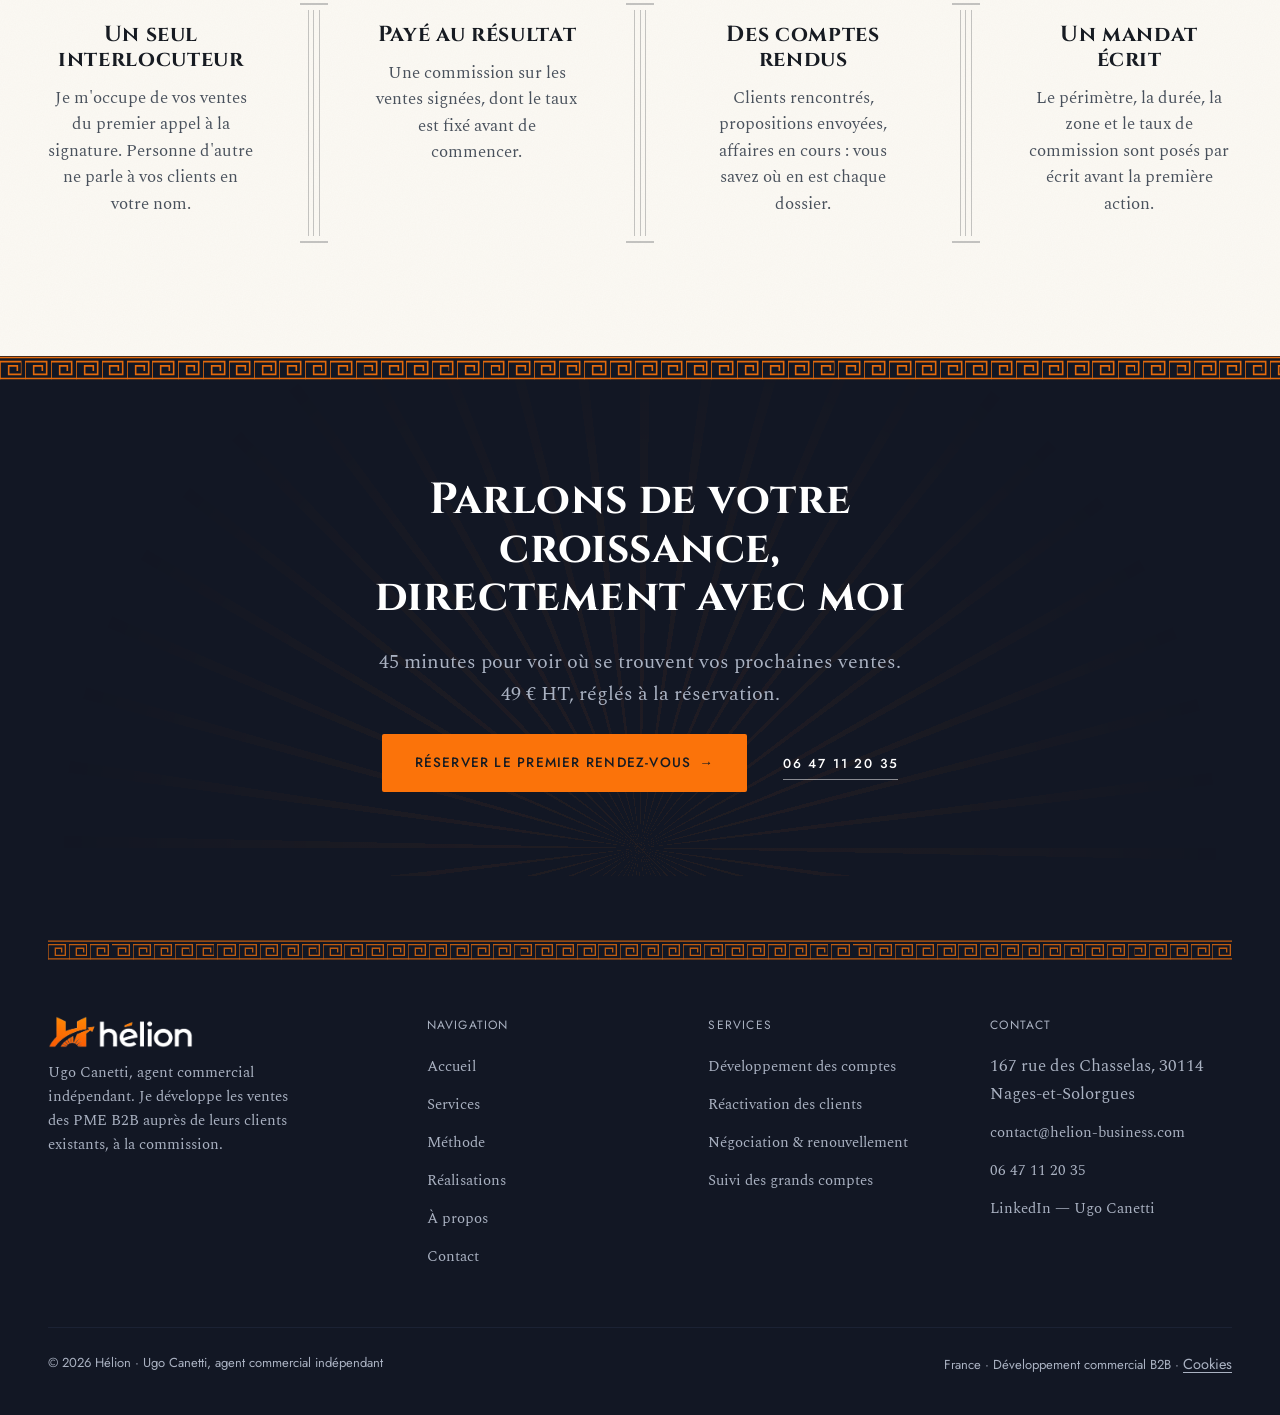
==== commit 214b10bf: "Premier rendez-vous payant (49 € HT), diagnostic approfondi ensuite Co-Authored-By: Claude Opus 5.5 " ====
--- a/a-propos.html
+++ b/a-propos.html
@@ -1544,7 +1544,7 @@
       <li><a href="#top">À propos</a></li>
       <li><a href="contact.html">Contact</a></li>
     </ul>
-    <a href="contact.html" class="btn btn-primary nav-cta">Diagnostic gratuit</a>
+    <a href="contact.html" class="btn btn-primary nav-cta">Prendre rendez-vous</a>
     <button class="nav-mobile-toggle" id="mobileToggle" aria-label="Ouvrir le menu" aria-expanded="false">☰</button>
   </div>
 </header>
@@ -1578,7 +1578,7 @@
     <p class="g-hero-id g-hero-id-light">Agent commercial indépendant <span aria-hidden="true">·</span> Montpellier</p>
     <p class="g-lede">Beaucoup d'entreprises ont des clients fidèles qui pourraient acheter bien davantage, mais personne n'a le temps de s'en occuper. J'ai créé Hélion pour tenir ce rôle&nbsp;: un diagnostic rapide, un mandat clair, puis du travail sur le terrain avec vos clients.</p>
     <div class="g-ctas">
-      <a href="contact.html" class="btn btn-primary btn-lg"><span>Réserver le diagnostic offert</span><span class="btn-arrow" aria-hidden="true">→</span></a>
+      <a href="contact.html" class="btn btn-primary btn-lg"><span>Réserver le premier rendez-vous</span><span class="btn-arrow" aria-hidden="true">→</span></a>
       <a href="https://www.linkedin.com/in/ugo-canetti-689666278/" target="_blank" rel="noopener" class="text-link text-link-light">Mon profil LinkedIn</a>
     </div>
   </div>
@@ -1638,9 +1638,9 @@
   <div class="frieze frieze-band" aria-hidden="true"></div>
   <div class="wrap g-band-inner">
     <h2>Parlons de votre croissance, directement avec moi</h2>
-    <p class="g-lede">45 minutes pour voir où se trouvent vos prochaines ventes. Offert et sans engagement.</p>
+    <p class="g-lede">45 minutes pour voir où se trouvent vos prochaines ventes. 49&nbsp;€ HT, réglés à la réservation.</p>
     <div class="g-ctas">
-      <a href="contact.html" class="btn btn-primary btn-lg"><span>Réserver mon diagnostic</span><span class="btn-arrow" aria-hidden="true">→</span></a>
+      <a href="contact.html" class="btn btn-primary btn-lg"><span>Réserver le premier rendez-vous</span><span class="btn-arrow" aria-hidden="true">→</span></a>
       <a href="tel:+33647112035" class="text-link text-link-light">06&nbsp;47&nbsp;11&nbsp;20&nbsp;35</a>
     </div>
   </div>
@@ -2369,7 +2369,7 @@
           '</div>' +
           '<p class="launch-intro">Une question sur un mandat&nbsp;? Choisissez le canal qui vous arrange, je vous réponds personnellement.</p>' +
           '<ul class="launch-list">' +
-            '<li><a class="chat-option-cta" href="' + contactHref() + '"><span>Réserver le diagnostic offert<small>45 minutes, sans engagement</small></span><span aria-hidden="true">→</span></a></li>' +
+            '<li><a class="chat-option-cta" href="' + contactHref() + '"><span>Réserver le premier rendez-vous<small>45 minutes, 49 € HT</small></span><span aria-hidden="true">→</span></a></li>' +
             '<li><a href="tel:+33647112035"><span>M\'appeler<small>06 47 11 20 35 · lun–ven, 9h–18h30</small></span><span aria-hidden="true">→</span></a></li>' +
             '<li><a href="mailto:contact@helion-business.com"><span>M\'écrire<small>contact@helion-business.com</small></span><span aria-hidden="true">→</span></a></li>' +
             '<li><a href="https://www.linkedin.com/in/ugo-canetti-689666278/" target="_blank" rel="noopener"><span>LinkedIn<small>Ugo Canetti</small></span><span aria-hidden="true">→</span></a></li>' +
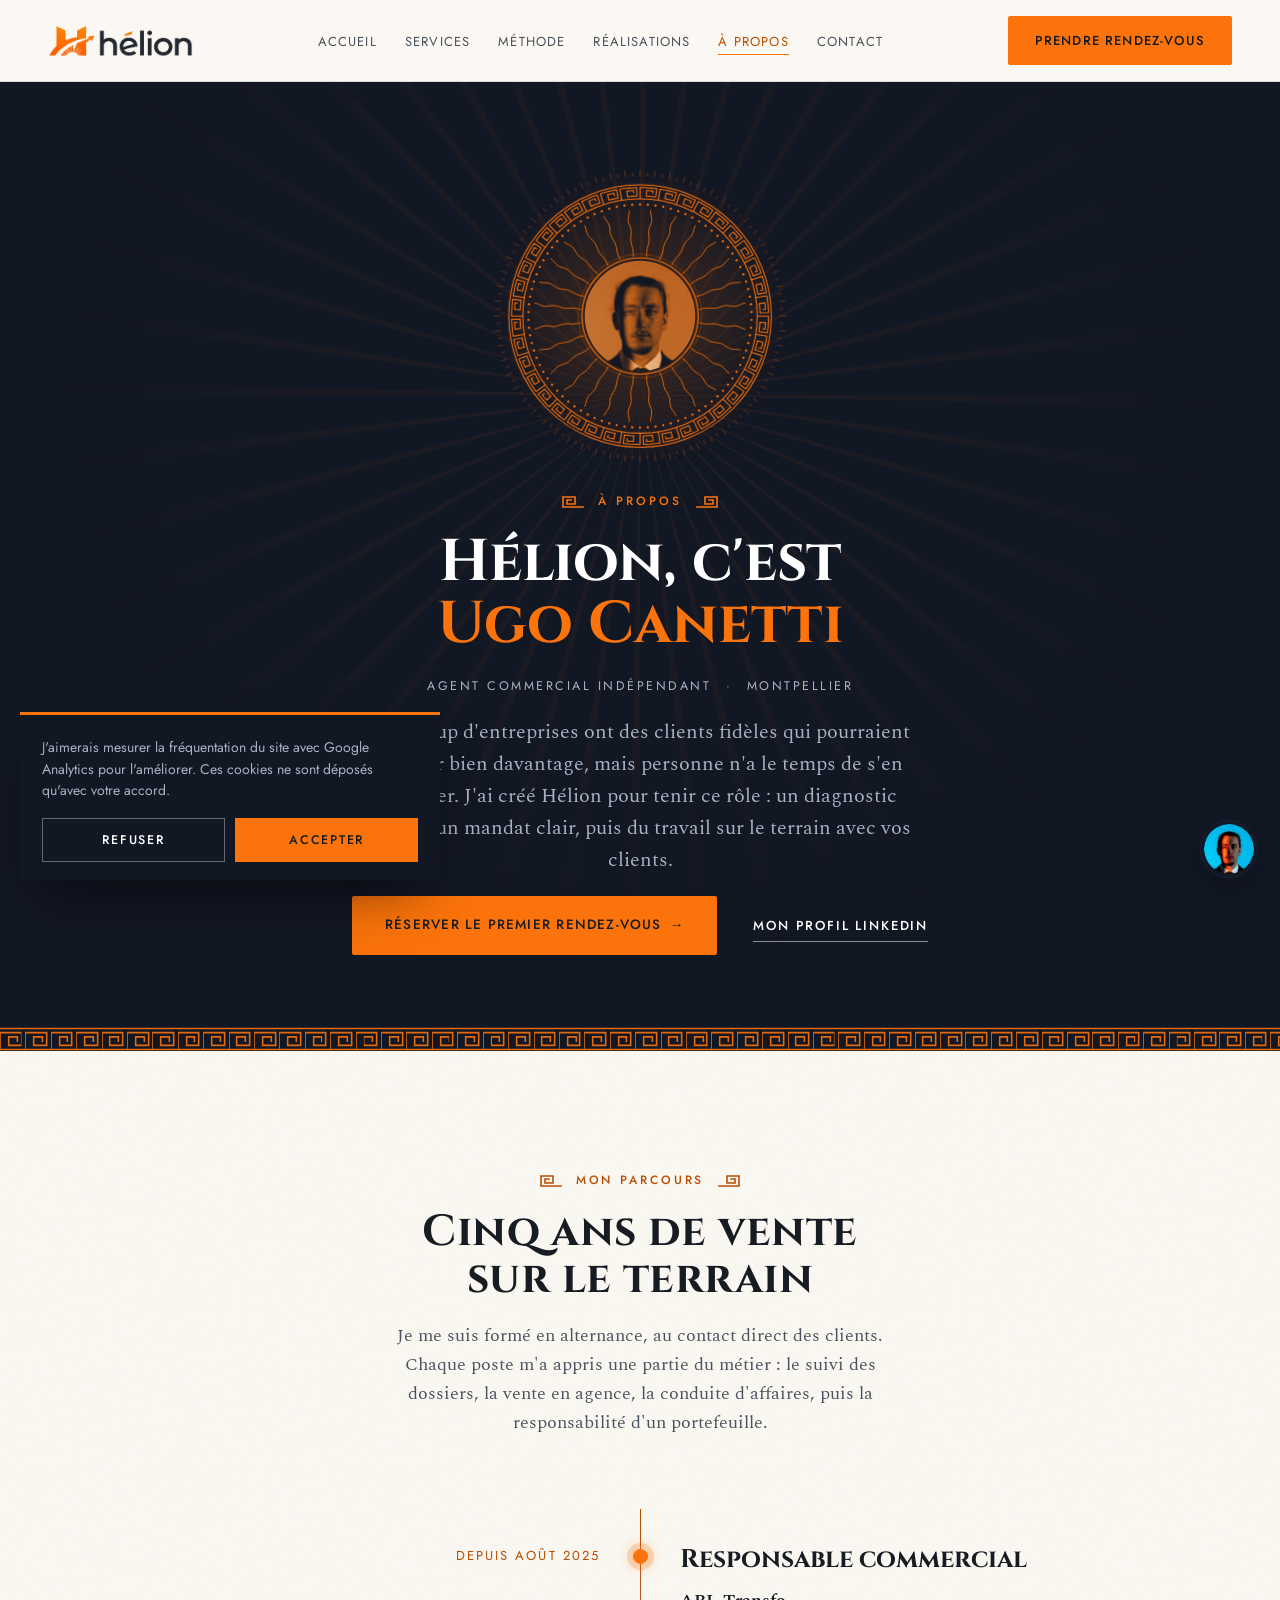
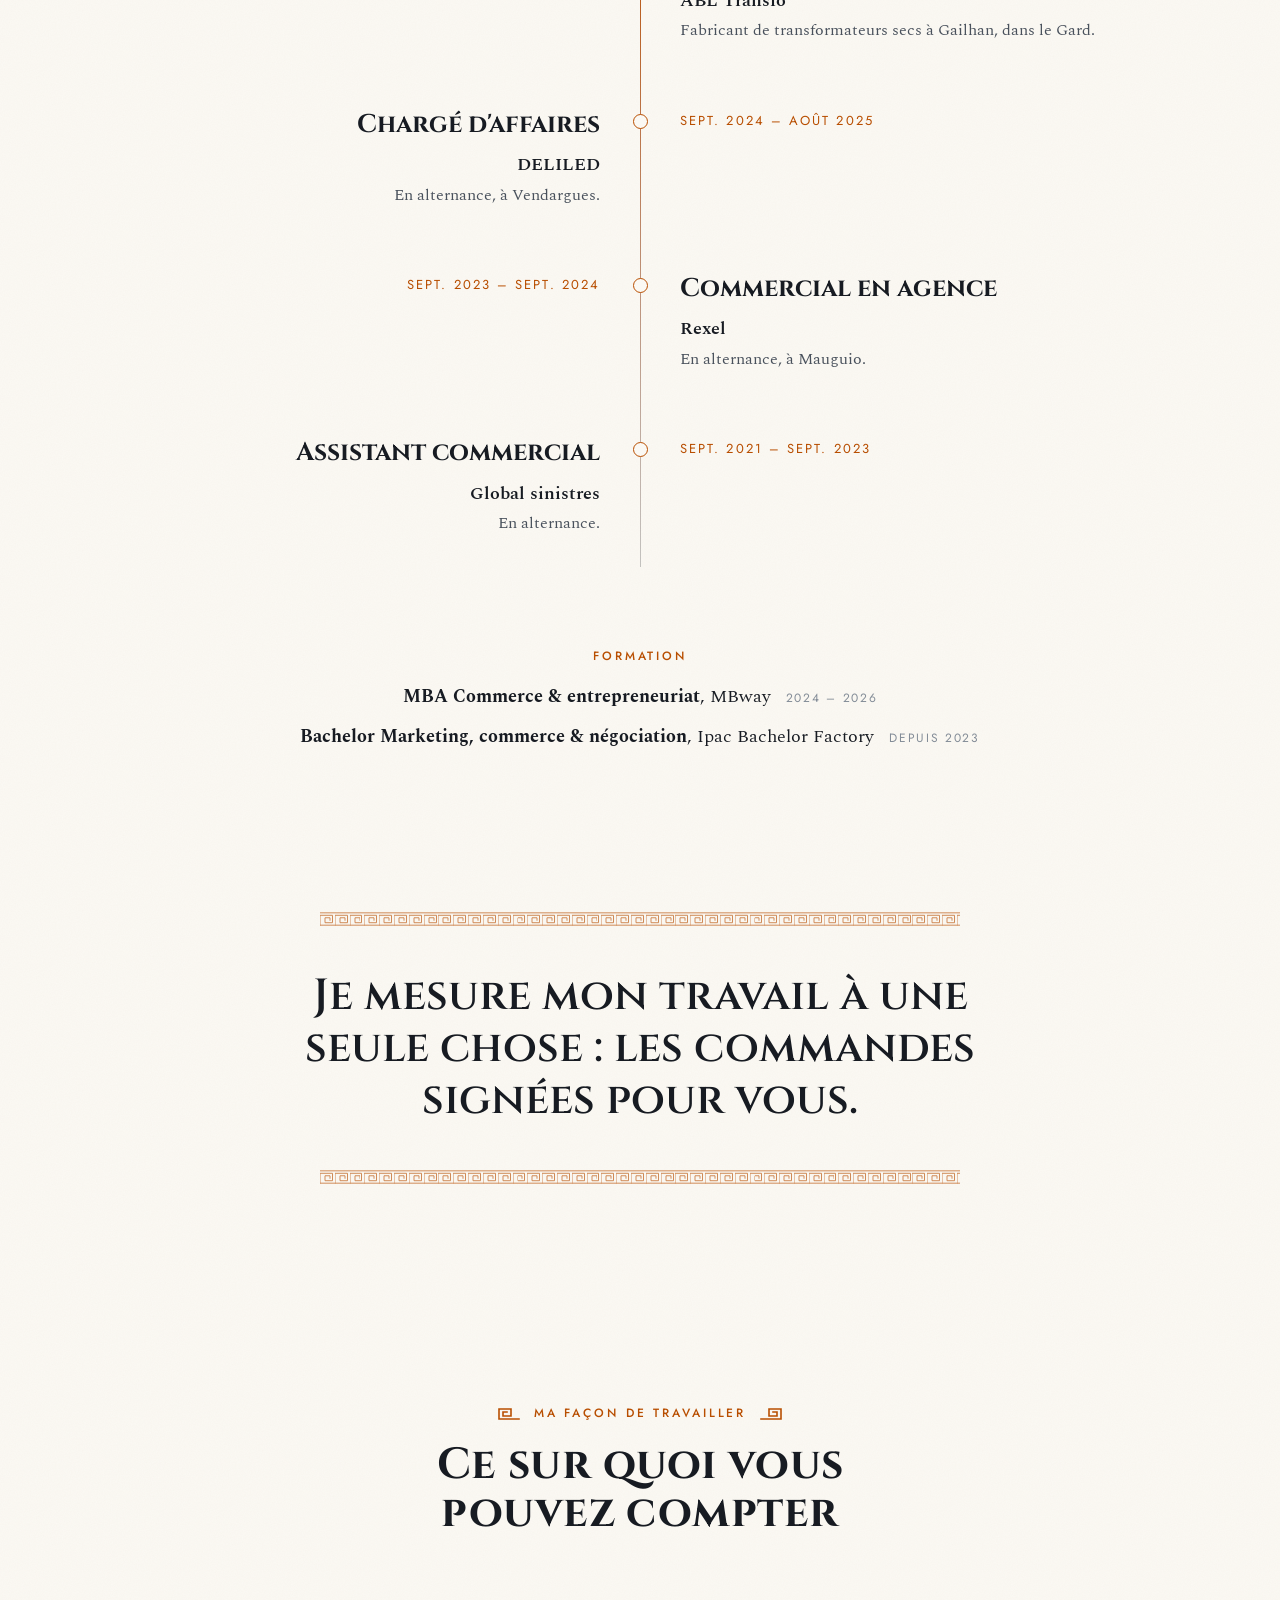
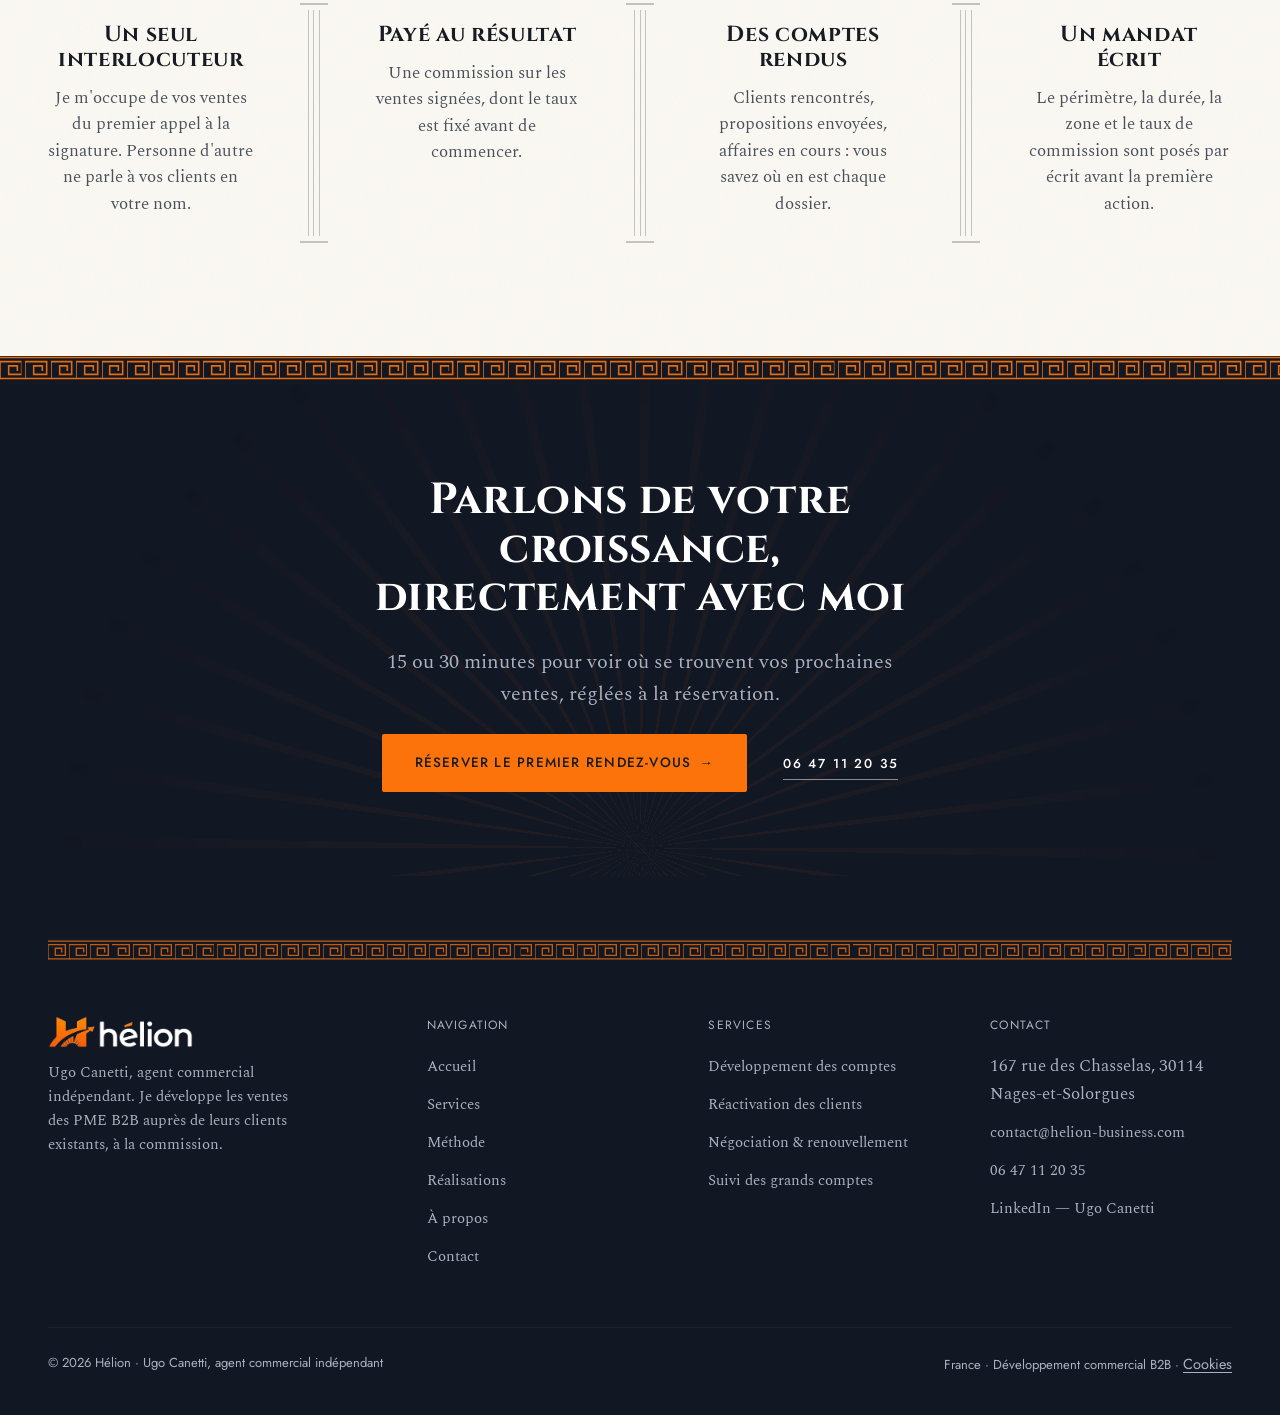
==== commit 402dc65b: "Réservation Cal.com : 15 min (30 €) ou 30 min (49 €), boutons reliés Co-Authored-By: Claude Opus 5.5" ====
--- a/a-propos.html
+++ b/a-propos.html
@@ -1521,6 +1521,16 @@
   .g-hero .g-lede strong{ color:var(--text); font-weight:600; }
   .g-hero h1{ font-size:clamp(27px,3.7vw,58px); max-width:30ch; line-height:1.08; }
   @media (max-width:640px){ .g-hero h1{ font-size:26px; } }
+  .formats{ display:grid; grid-template-columns:repeat(2,minmax(0,1fr)); gap:20px; width:100%; max-width:780px; margin:14px 0 4px; }
+  .format{ display:flex; flex-direction:column; align-items:center; gap:10px; padding:30px 26px 26px; border:1px solid rgba(255,255,255,.16); }
+  .format-main{ border-color:var(--accent-bright); background:rgba(251,115,10,.06); }
+  .format-time{ font-family:"Jost",sans-serif; font-size:12px; letter-spacing:.22em; text-transform:uppercase; color:var(--on-navy-soft); }
+  .format-price{ font-family:"Cinzel",serif; font-size:44px; font-weight:600; line-height:1; color:#fff; }
+  .format-desc{ font-size:15.5px; line-height:1.55; color:var(--on-navy-soft); max-width:30ch; flex:1; margin-bottom:8px; }
+  .format .btn{ margin-top:auto; }
+  @media (max-width:700px){ .formats{ grid-template-columns:1fr; } }
+  .contact-note a, #contact .prose a{ color:var(--accent-deep); }
+
 </style>
 
 <svg width="0" height="0" style="position:absolute" aria-hidden="true">
@@ -1544,7 +1554,7 @@
       <li><a href="#top">À propos</a></li>
       <li><a href="contact.html">Contact</a></li>
     </ul>
-    <a href="contact.html" class="btn btn-primary nav-cta">Prendre rendez-vous</a>
+    <a href="https://cal.com/canetti-fouache-ugo-oifue9" target="_blank" rel="noopener" class="btn btn-primary nav-cta">Prendre rendez-vous</a>
     <button class="nav-mobile-toggle" id="mobileToggle" aria-label="Ouvrir le menu" aria-expanded="false">☰</button>
   </div>
 </header>
@@ -1578,7 +1588,7 @@
     <p class="g-hero-id g-hero-id-light">Agent commercial indépendant <span aria-hidden="true">·</span> Montpellier</p>
     <p class="g-lede">Beaucoup d'entreprises ont des clients fidèles qui pourraient acheter bien davantage, mais personne n'a le temps de s'en occuper. J'ai créé Hélion pour tenir ce rôle&nbsp;: un diagnostic rapide, un mandat clair, puis du travail sur le terrain avec vos clients.</p>
     <div class="g-ctas">
-      <a href="contact.html" class="btn btn-primary btn-lg"><span>Réserver le premier rendez-vous</span><span class="btn-arrow" aria-hidden="true">→</span></a>
+      <a href="https://cal.com/canetti-fouache-ugo-oifue9" target="_blank" rel="noopener" class="btn btn-primary btn-lg"><span>Réserver le premier rendez-vous</span><span class="btn-arrow" aria-hidden="true">→</span></a>
       <a href="https://www.linkedin.com/in/ugo-canetti-689666278/" target="_blank" rel="noopener" class="text-link text-link-light">Mon profil LinkedIn</a>
     </div>
   </div>
@@ -1638,9 +1648,9 @@
   <div class="frieze frieze-band" aria-hidden="true"></div>
   <div class="wrap g-band-inner">
     <h2>Parlons de votre croissance, directement avec moi</h2>
-    <p class="g-lede">45 minutes pour voir où se trouvent vos prochaines ventes. 49&nbsp;€ HT, réglés à la réservation.</p>
+    <p class="g-lede">15 ou 30 minutes pour voir où se trouvent vos prochaines ventes, réglées à la réservation.</p>
     <div class="g-ctas">
-      <a href="contact.html" class="btn btn-primary btn-lg"><span>Réserver le premier rendez-vous</span><span class="btn-arrow" aria-hidden="true">→</span></a>
+      <a href="https://cal.com/canetti-fouache-ugo-oifue9" target="_blank" rel="noopener" class="btn btn-primary btn-lg"><span>Réserver le premier rendez-vous</span><span class="btn-arrow" aria-hidden="true">→</span></a>
       <a href="tel:+33647112035" class="text-link text-link-light">06&nbsp;47&nbsp;11&nbsp;20&nbsp;35</a>
     </div>
   </div>
@@ -2369,7 +2379,7 @@
           '</div>' +
           '<p class="launch-intro">Une question sur un mandat&nbsp;? Choisissez le canal qui vous arrange, je vous réponds personnellement.</p>' +
           '<ul class="launch-list">' +
-            '<li><a class="chat-option-cta" href="' + contactHref() + '"><span>Réserver le premier rendez-vous<small>45 minutes, 49 € HT</small></span><span aria-hidden="true">→</span></a></li>' +
+            '<li><a class="chat-option-cta" href="https://cal.com/canetti-fouache-ugo-oifue9" target="_blank" rel="noopener"><span>Réserver le premier rendez-vous<small>15 min (30 €) ou 30 min (49 €)</small></span><span aria-hidden="true">→</span></a></li>' +
             '<li><a href="tel:+33647112035"><span>M\'appeler<small>06 47 11 20 35 · lun–ven, 9h–18h30</small></span><span aria-hidden="true">→</span></a></li>' +
             '<li><a href="mailto:contact@helion-business.com"><span>M\'écrire<small>contact@helion-business.com</small></span><span aria-hidden="true">→</span></a></li>' +
             '<li><a href="https://www.linkedin.com/in/ugo-canetti-689666278/" target="_blank" rel="noopener"><span>LinkedIn<small>Ugo Canetti</small></span><span aria-hidden="true">→</span></a></li>' +
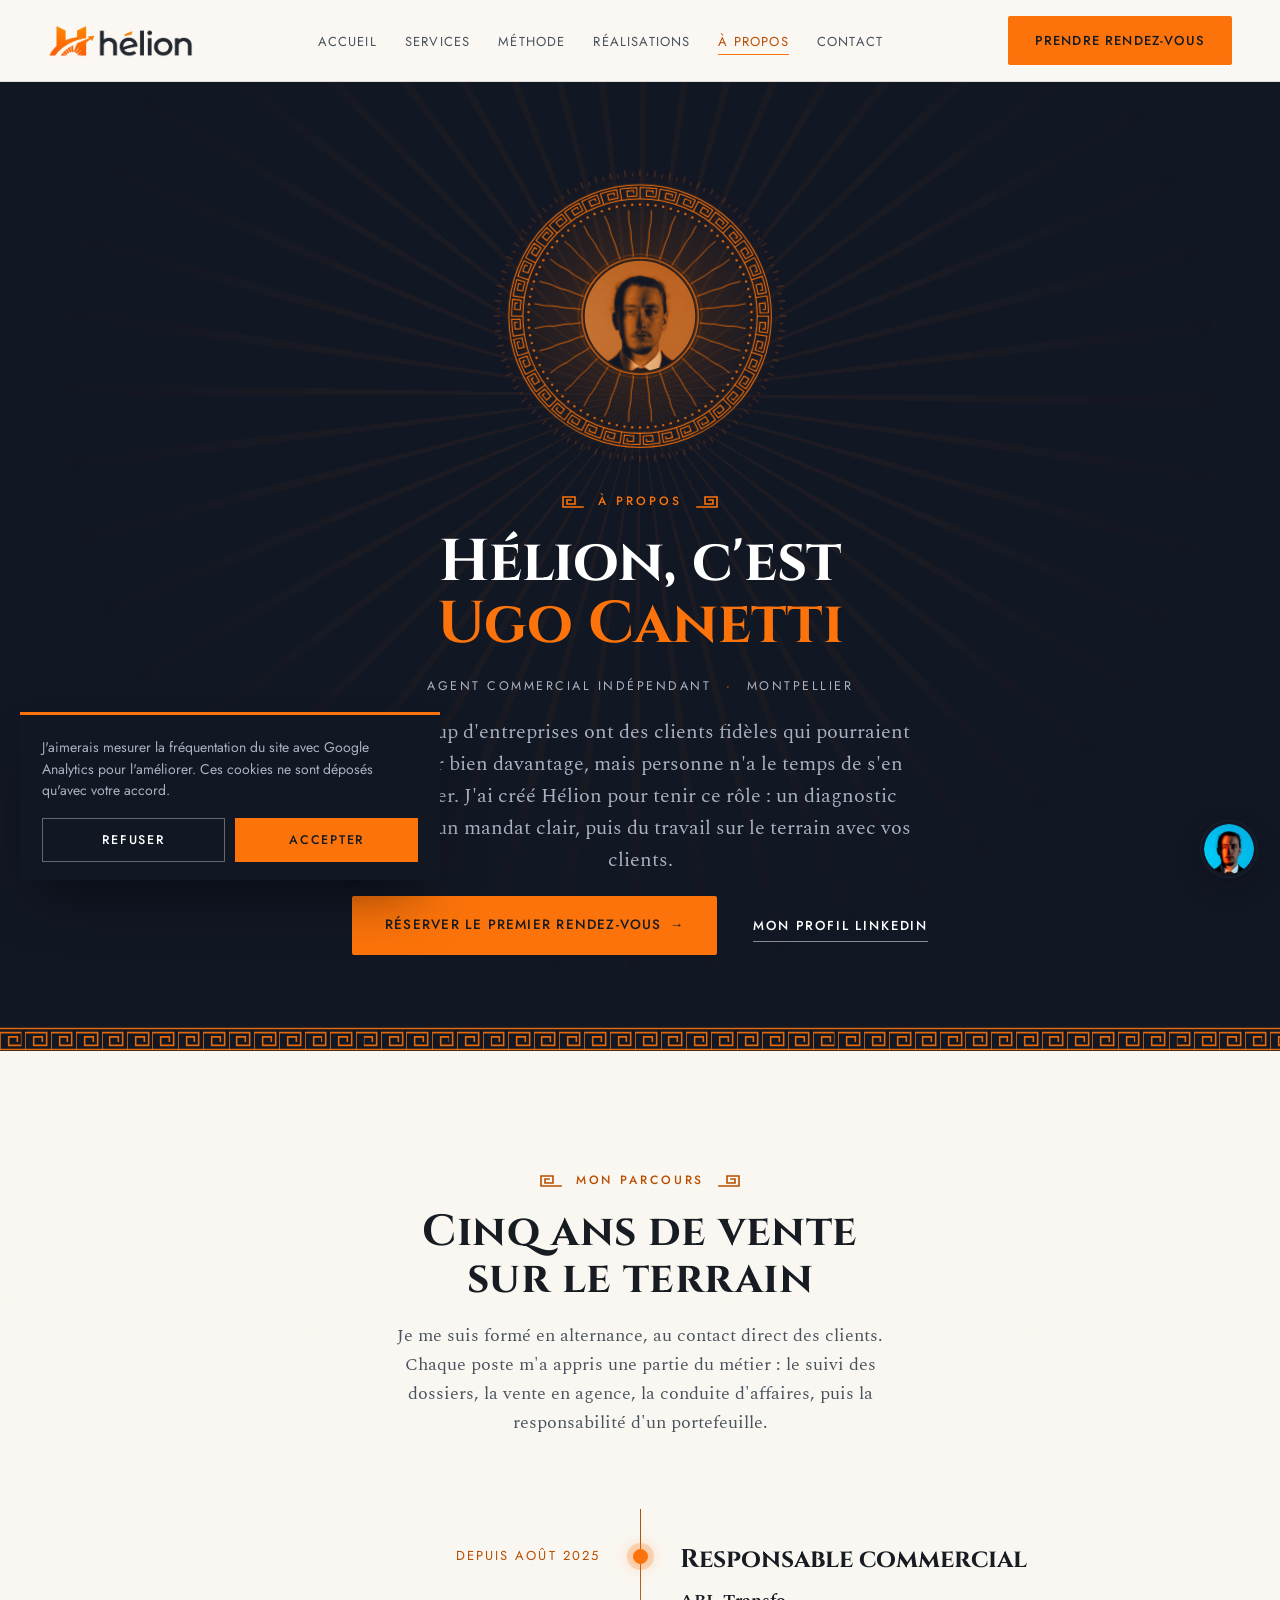
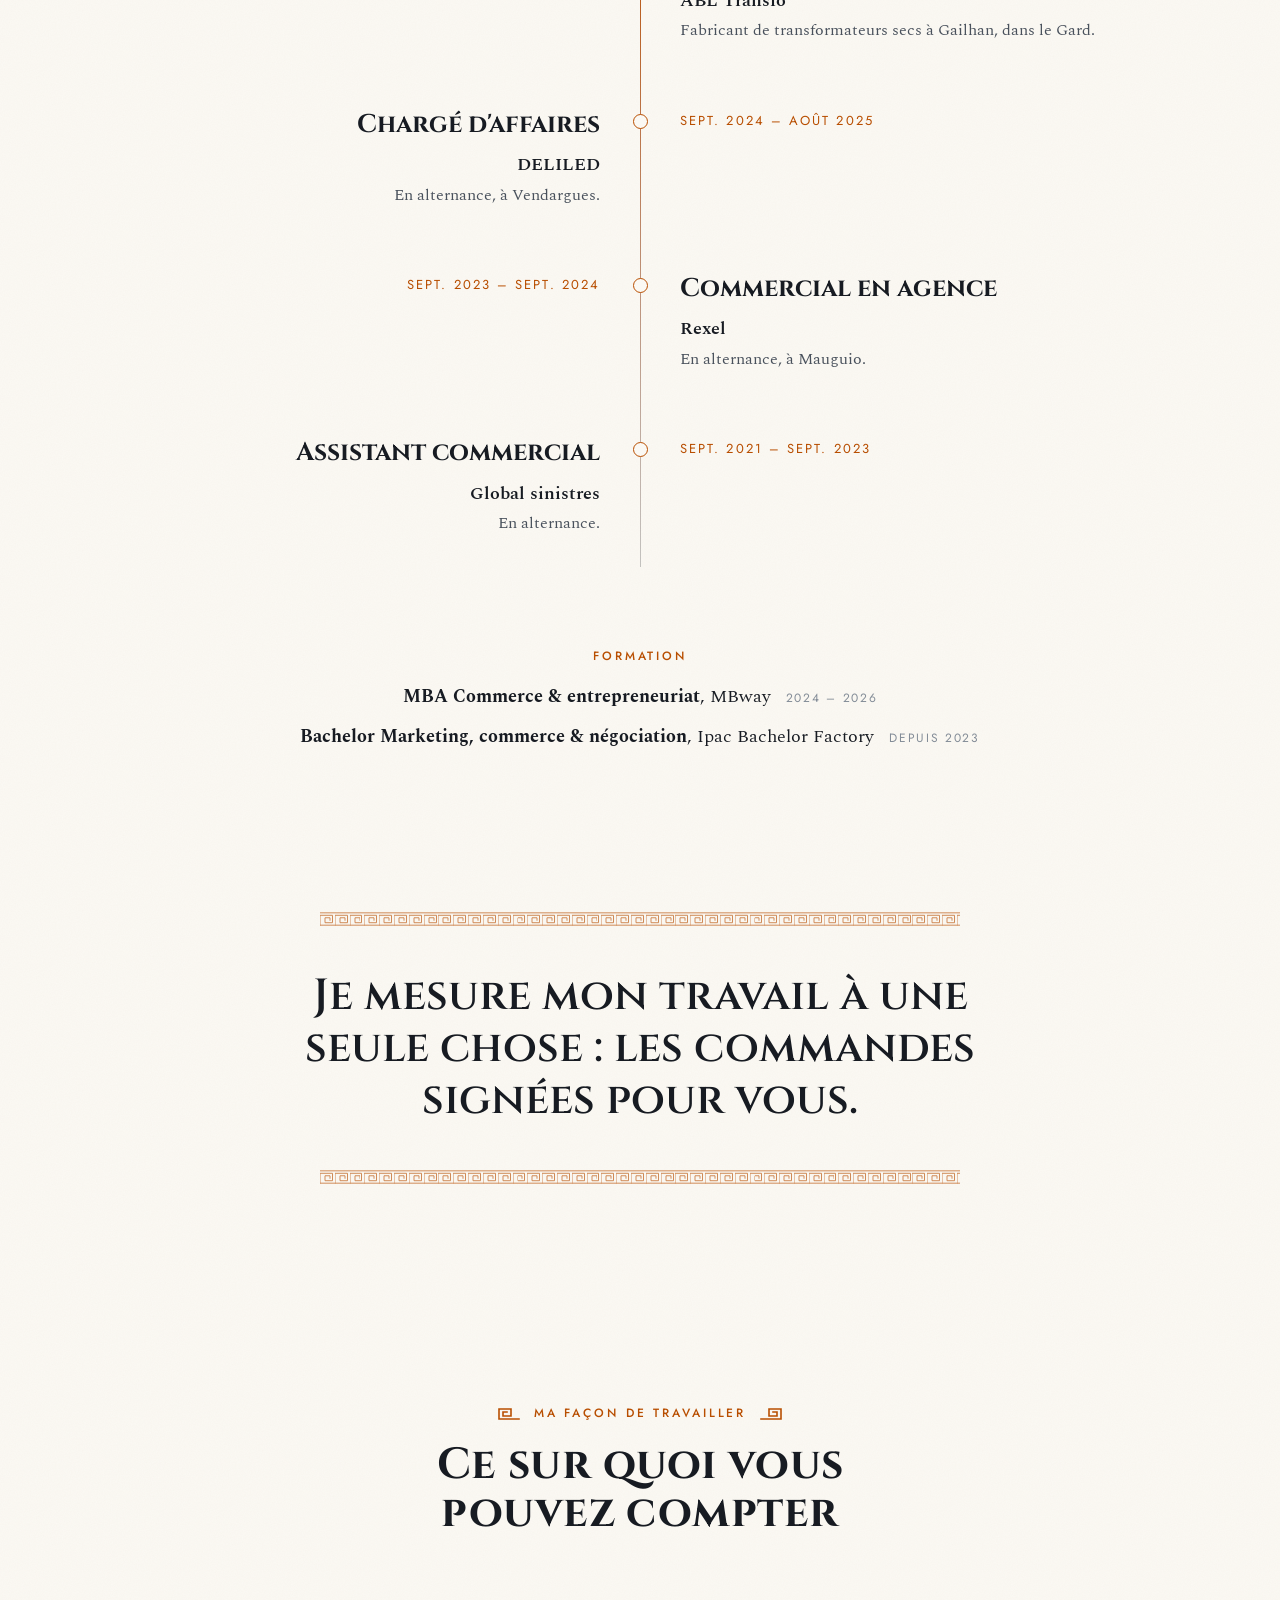
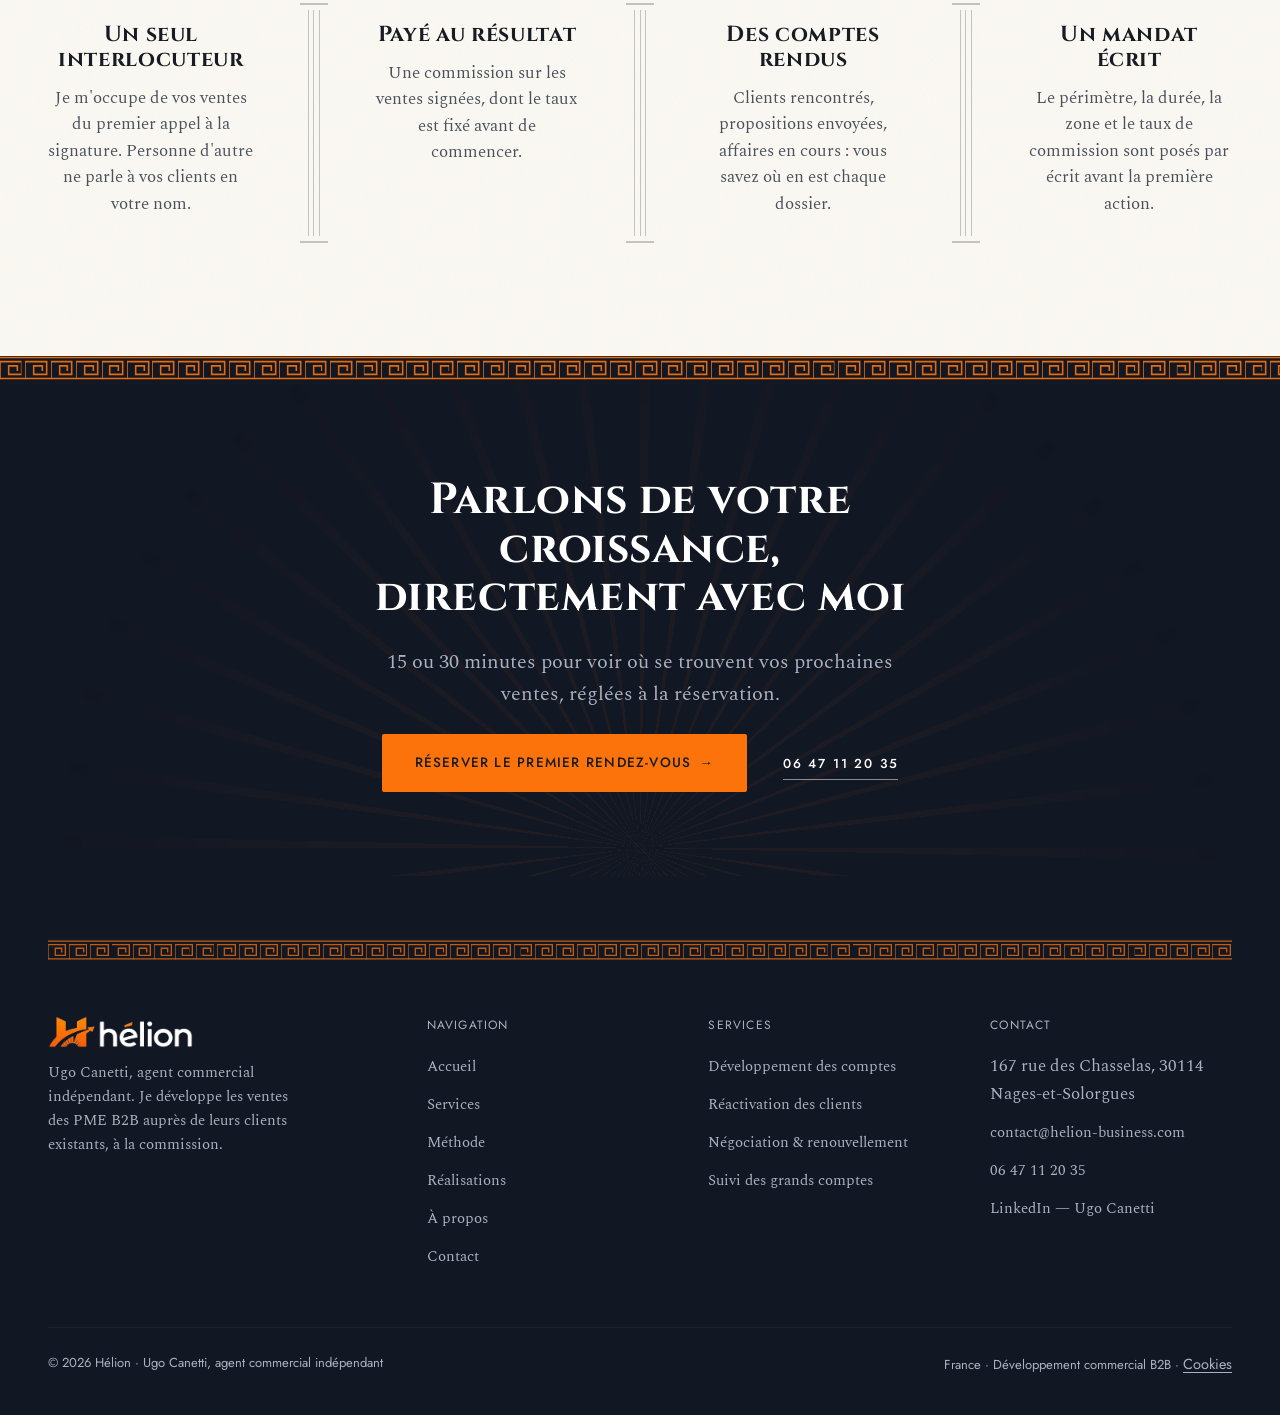
==== commit 13688739: "Nouveau lien Cal.com (ugo-canetti-helion) Co-Authored-By: Claude Opus 5.5 <noreply@anthropic.com> Cl" ====
--- a/a-propos.html
+++ b/a-propos.html
@@ -1554,7 +1554,7 @@
       <li><a href="#top">À propos</a></li>
       <li><a href="contact.html">Contact</a></li>
     </ul>
-    <a href="https://cal.com/canetti-fouache-ugo-oifue9" target="_blank" rel="noopener" class="btn btn-primary nav-cta">Prendre rendez-vous</a>
+    <a href="https://cal.com/ugo-canetti-helion-oifue9" target="_blank" rel="noopener" class="btn btn-primary nav-cta">Prendre rendez-vous</a>
     <button class="nav-mobile-toggle" id="mobileToggle" aria-label="Ouvrir le menu" aria-expanded="false">☰</button>
   </div>
 </header>
@@ -1588,7 +1588,7 @@
     <p class="g-hero-id g-hero-id-light">Agent commercial indépendant <span aria-hidden="true">·</span> Montpellier</p>
     <p class="g-lede">Beaucoup d'entreprises ont des clients fidèles qui pourraient acheter bien davantage, mais personne n'a le temps de s'en occuper. J'ai créé Hélion pour tenir ce rôle&nbsp;: un diagnostic rapide, un mandat clair, puis du travail sur le terrain avec vos clients.</p>
     <div class="g-ctas">
-      <a href="https://cal.com/canetti-fouache-ugo-oifue9" target="_blank" rel="noopener" class="btn btn-primary btn-lg"><span>Réserver le premier rendez-vous</span><span class="btn-arrow" aria-hidden="true">→</span></a>
+      <a href="https://cal.com/ugo-canetti-helion-oifue9" target="_blank" rel="noopener" class="btn btn-primary btn-lg"><span>Réserver le premier rendez-vous</span><span class="btn-arrow" aria-hidden="true">→</span></a>
       <a href="https://www.linkedin.com/in/ugo-canetti-689666278/" target="_blank" rel="noopener" class="text-link text-link-light">Mon profil LinkedIn</a>
     </div>
   </div>
@@ -1650,7 +1650,7 @@
     <h2>Parlons de votre croissance, directement avec moi</h2>
     <p class="g-lede">15 ou 30 minutes pour voir où se trouvent vos prochaines ventes, réglées à la réservation.</p>
     <div class="g-ctas">
-      <a href="https://cal.com/canetti-fouache-ugo-oifue9" target="_blank" rel="noopener" class="btn btn-primary btn-lg"><span>Réserver le premier rendez-vous</span><span class="btn-arrow" aria-hidden="true">→</span></a>
+      <a href="https://cal.com/ugo-canetti-helion-oifue9" target="_blank" rel="noopener" class="btn btn-primary btn-lg"><span>Réserver le premier rendez-vous</span><span class="btn-arrow" aria-hidden="true">→</span></a>
       <a href="tel:+33647112035" class="text-link text-link-light">06&nbsp;47&nbsp;11&nbsp;20&nbsp;35</a>
     </div>
   </div>
@@ -2379,7 +2379,7 @@
           '</div>' +
           '<p class="launch-intro">Une question sur un mandat&nbsp;? Choisissez le canal qui vous arrange, je vous réponds personnellement.</p>' +
           '<ul class="launch-list">' +
-            '<li><a class="chat-option-cta" href="https://cal.com/canetti-fouache-ugo-oifue9" target="_blank" rel="noopener"><span>Réserver le premier rendez-vous<small>15 min (30 €) ou 30 min (49 €)</small></span><span aria-hidden="true">→</span></a></li>' +
+            '<li><a class="chat-option-cta" href="https://cal.com/ugo-canetti-helion-oifue9" target="_blank" rel="noopener"><span>Réserver le premier rendez-vous<small>15 min (30 €) ou 30 min (49 €)</small></span><span aria-hidden="true">→</span></a></li>' +
             '<li><a href="tel:+33647112035"><span>M\'appeler<small>06 47 11 20 35 · lun–ven, 9h–18h30</small></span><span aria-hidden="true">→</span></a></li>' +
             '<li><a href="mailto:contact@helion-business.com"><span>M\'écrire<small>contact@helion-business.com</small></span><span aria-hidden="true">→</span></a></li>' +
             '<li><a href="https://www.linkedin.com/in/ugo-canetti-689666278/" target="_blank" rel="noopener"><span>LinkedIn<small>Ugo Canetti</small></span><span aria-hidden="true">→</span></a></li>' +
